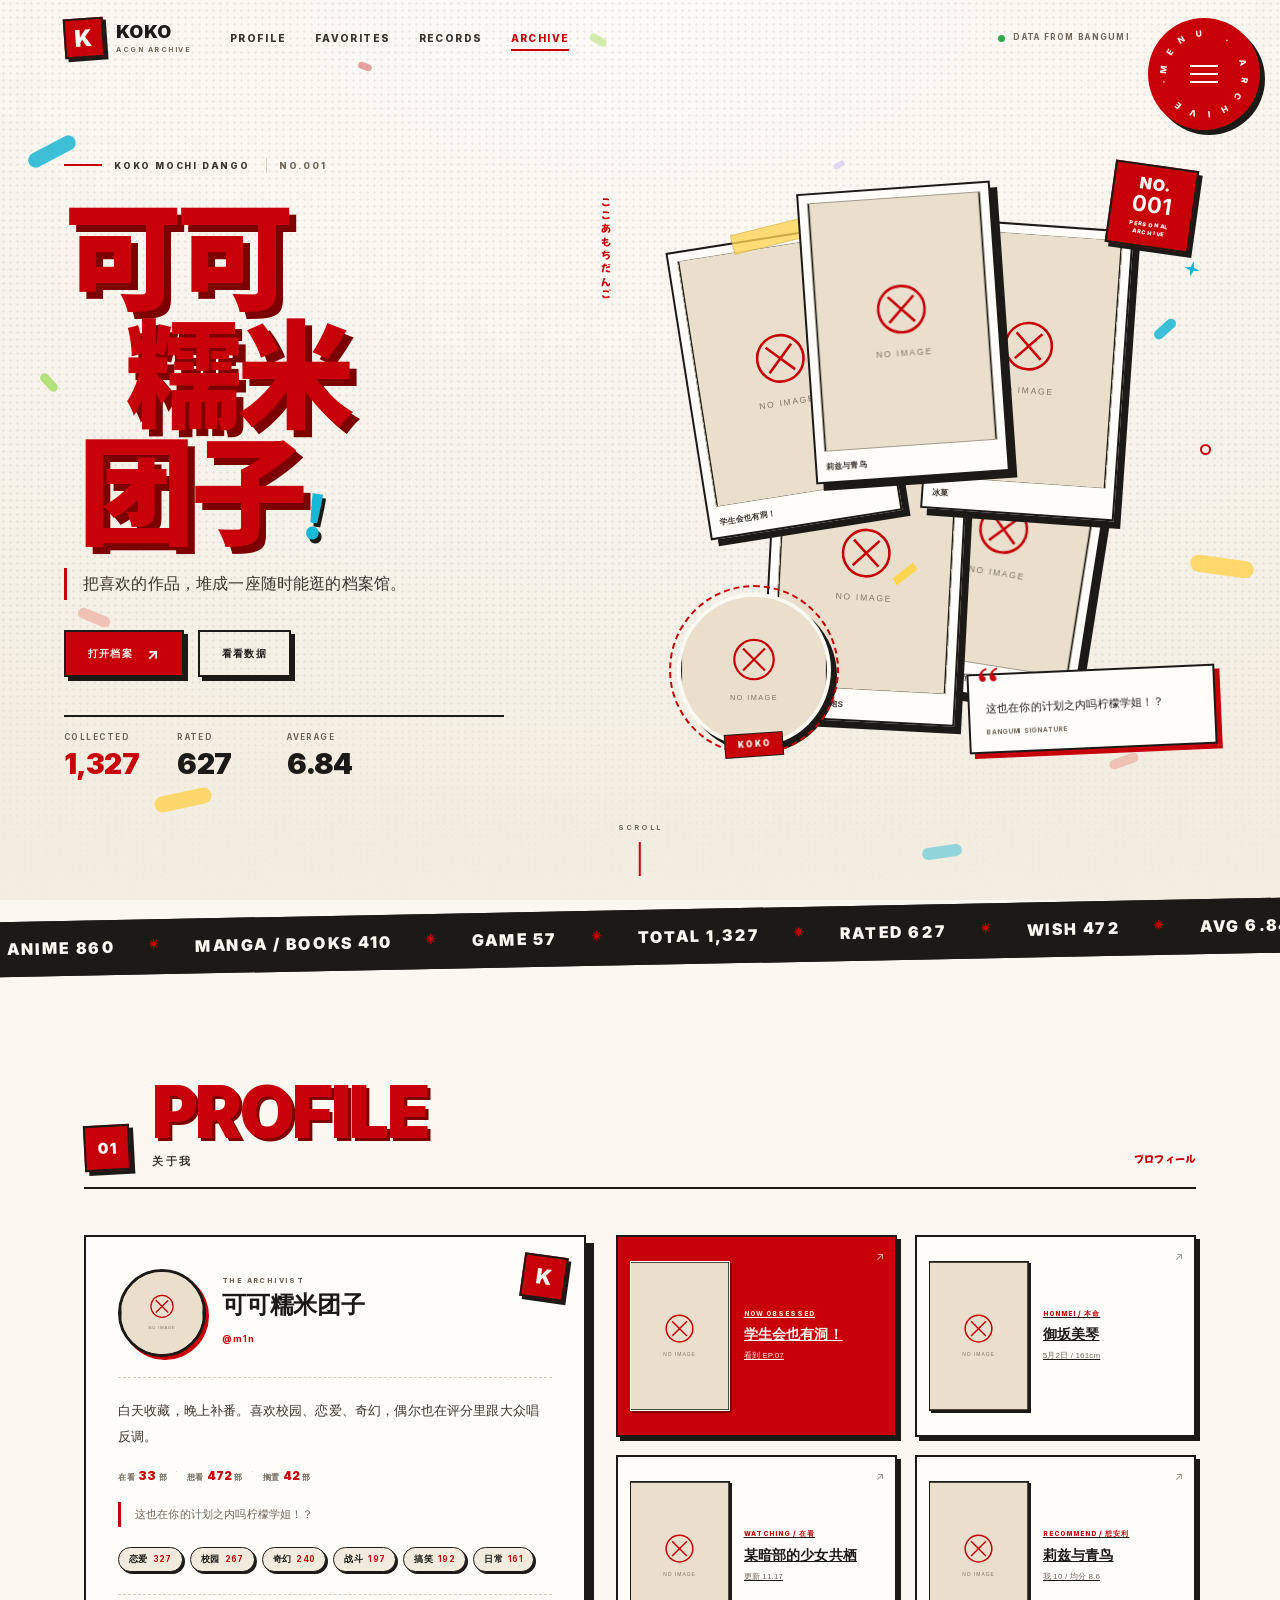
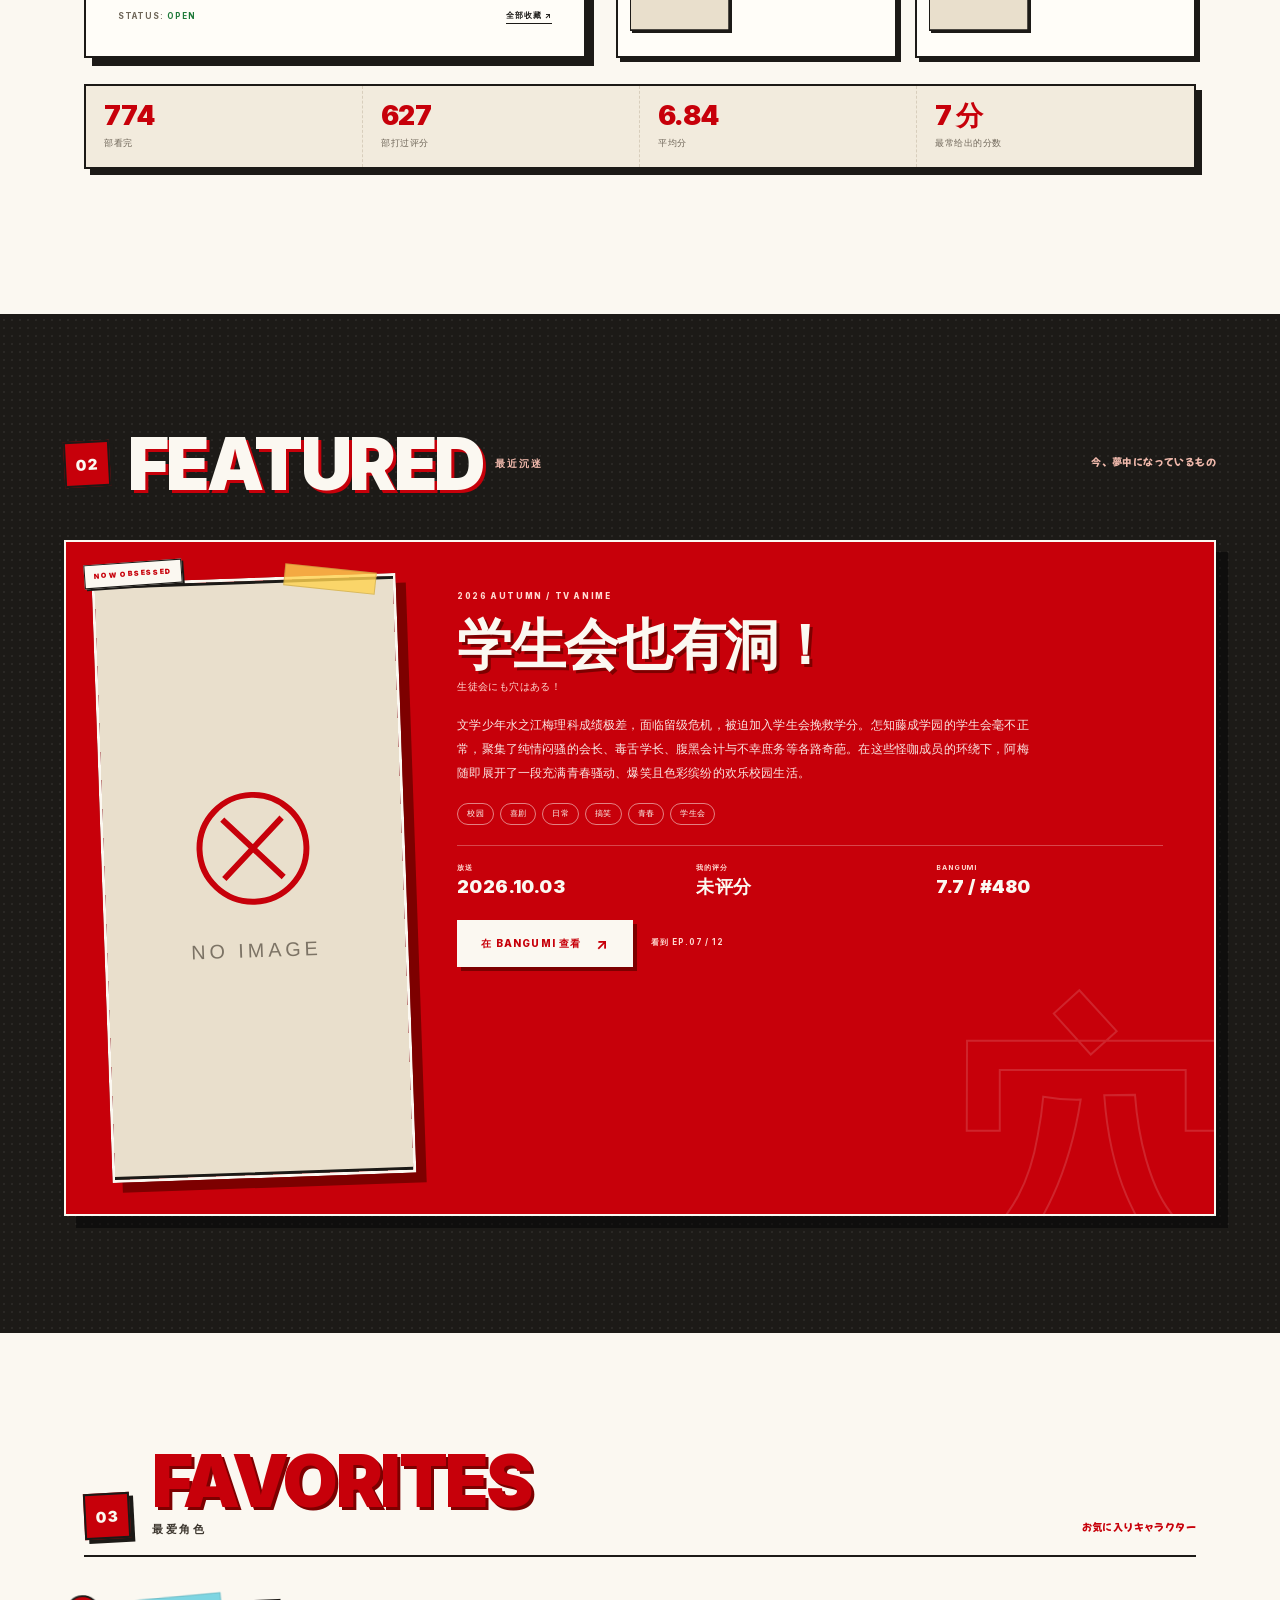
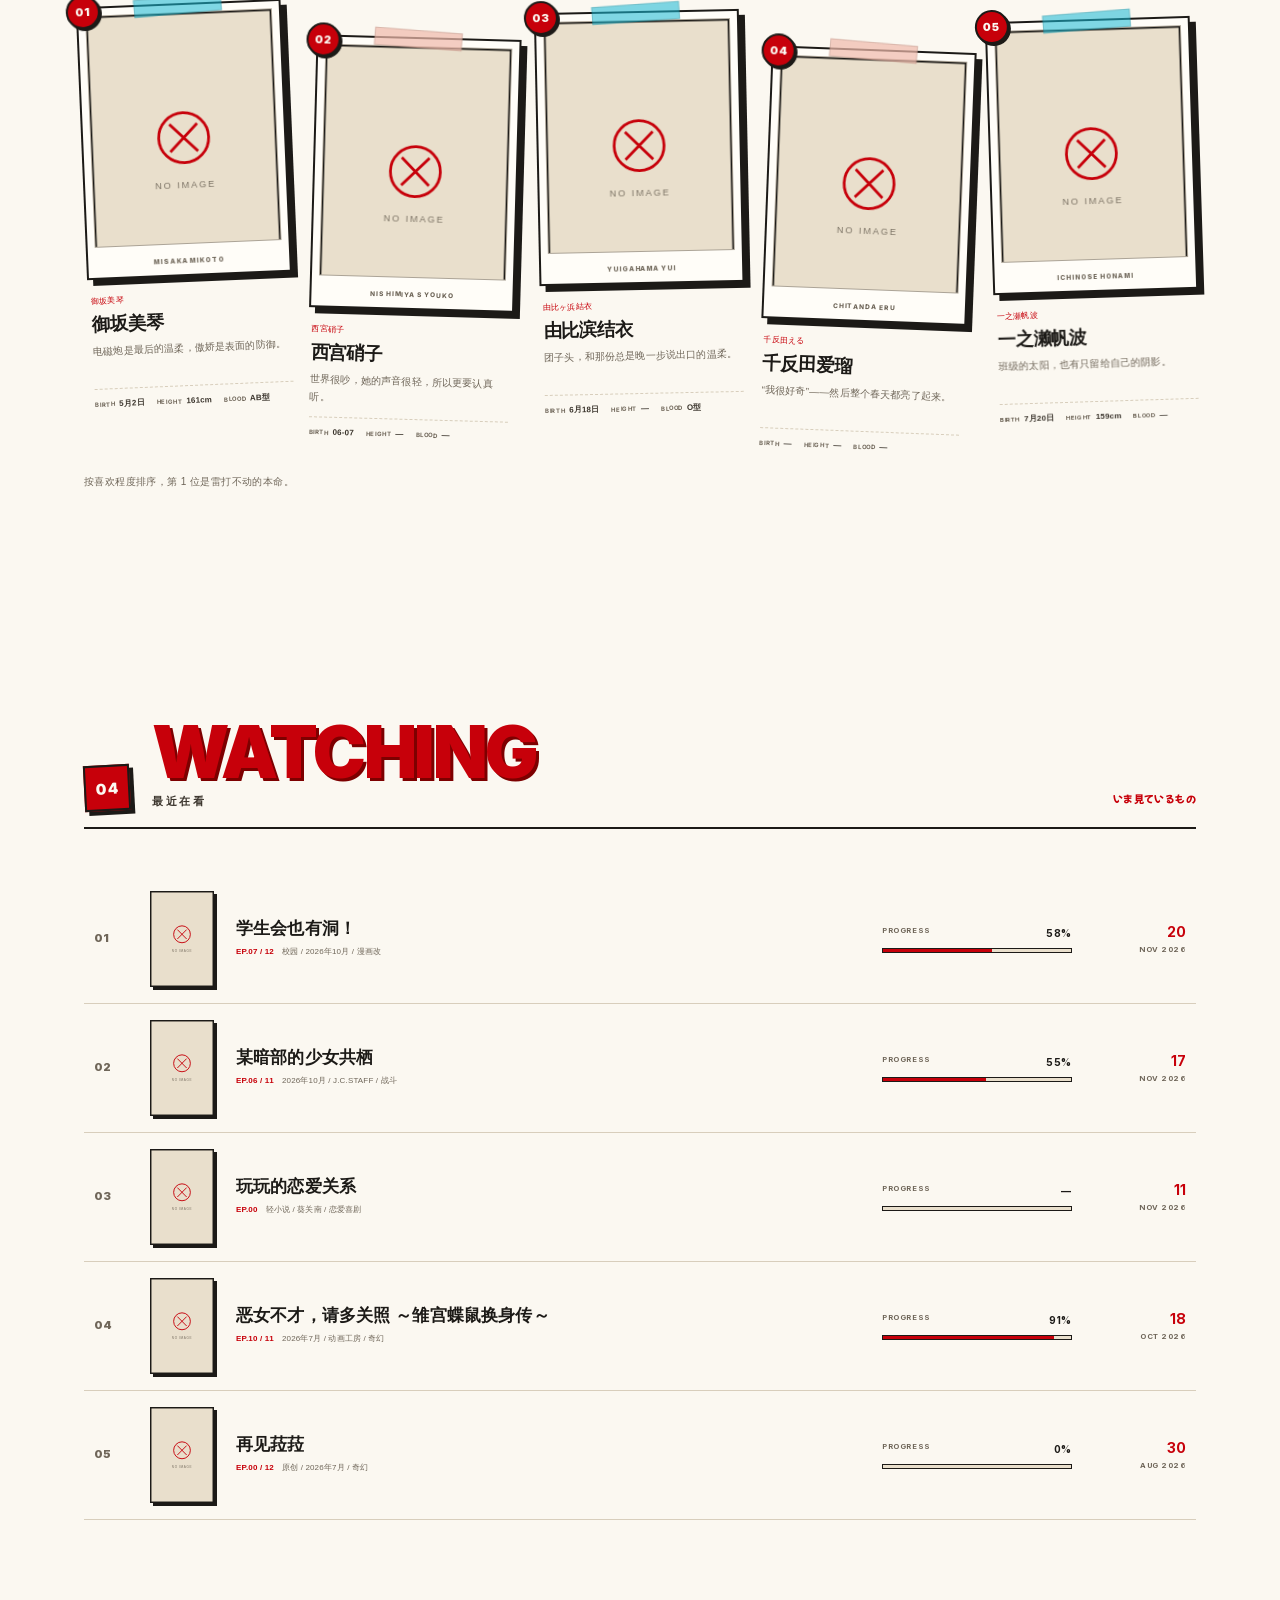
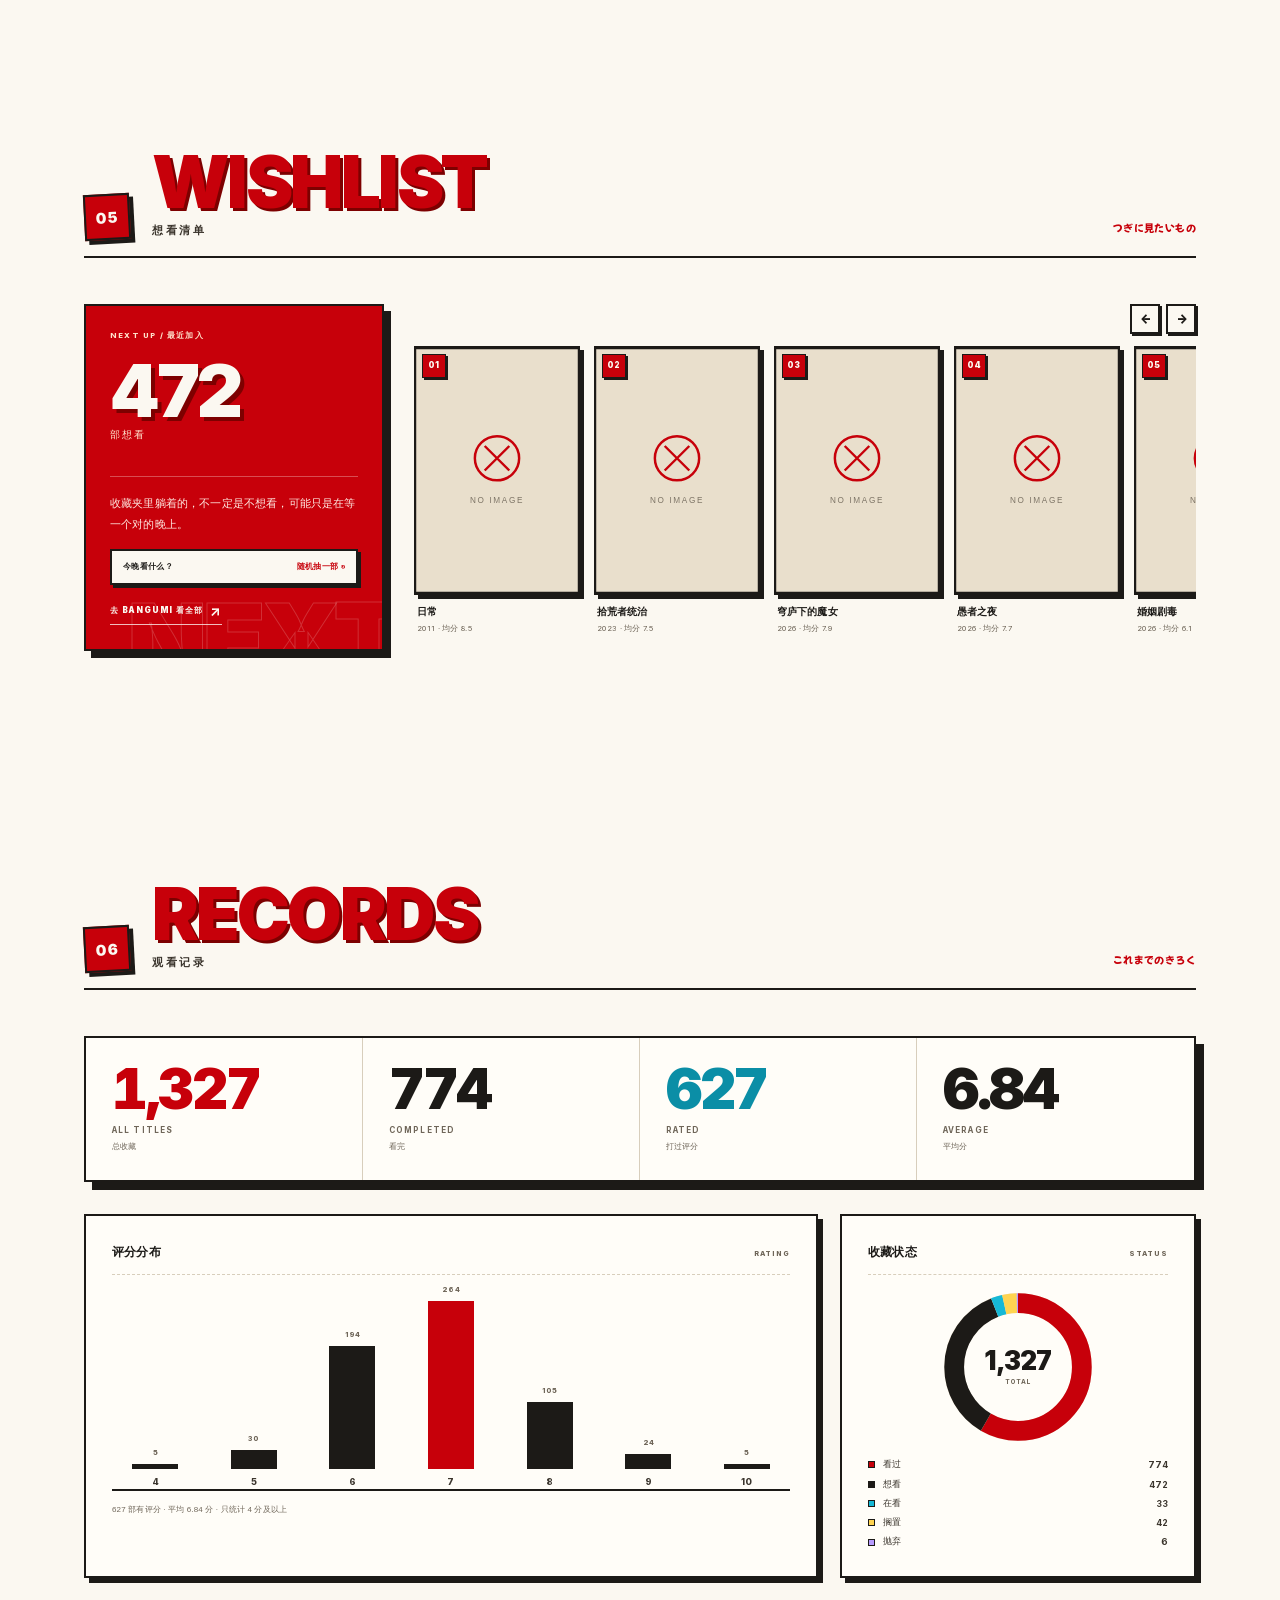
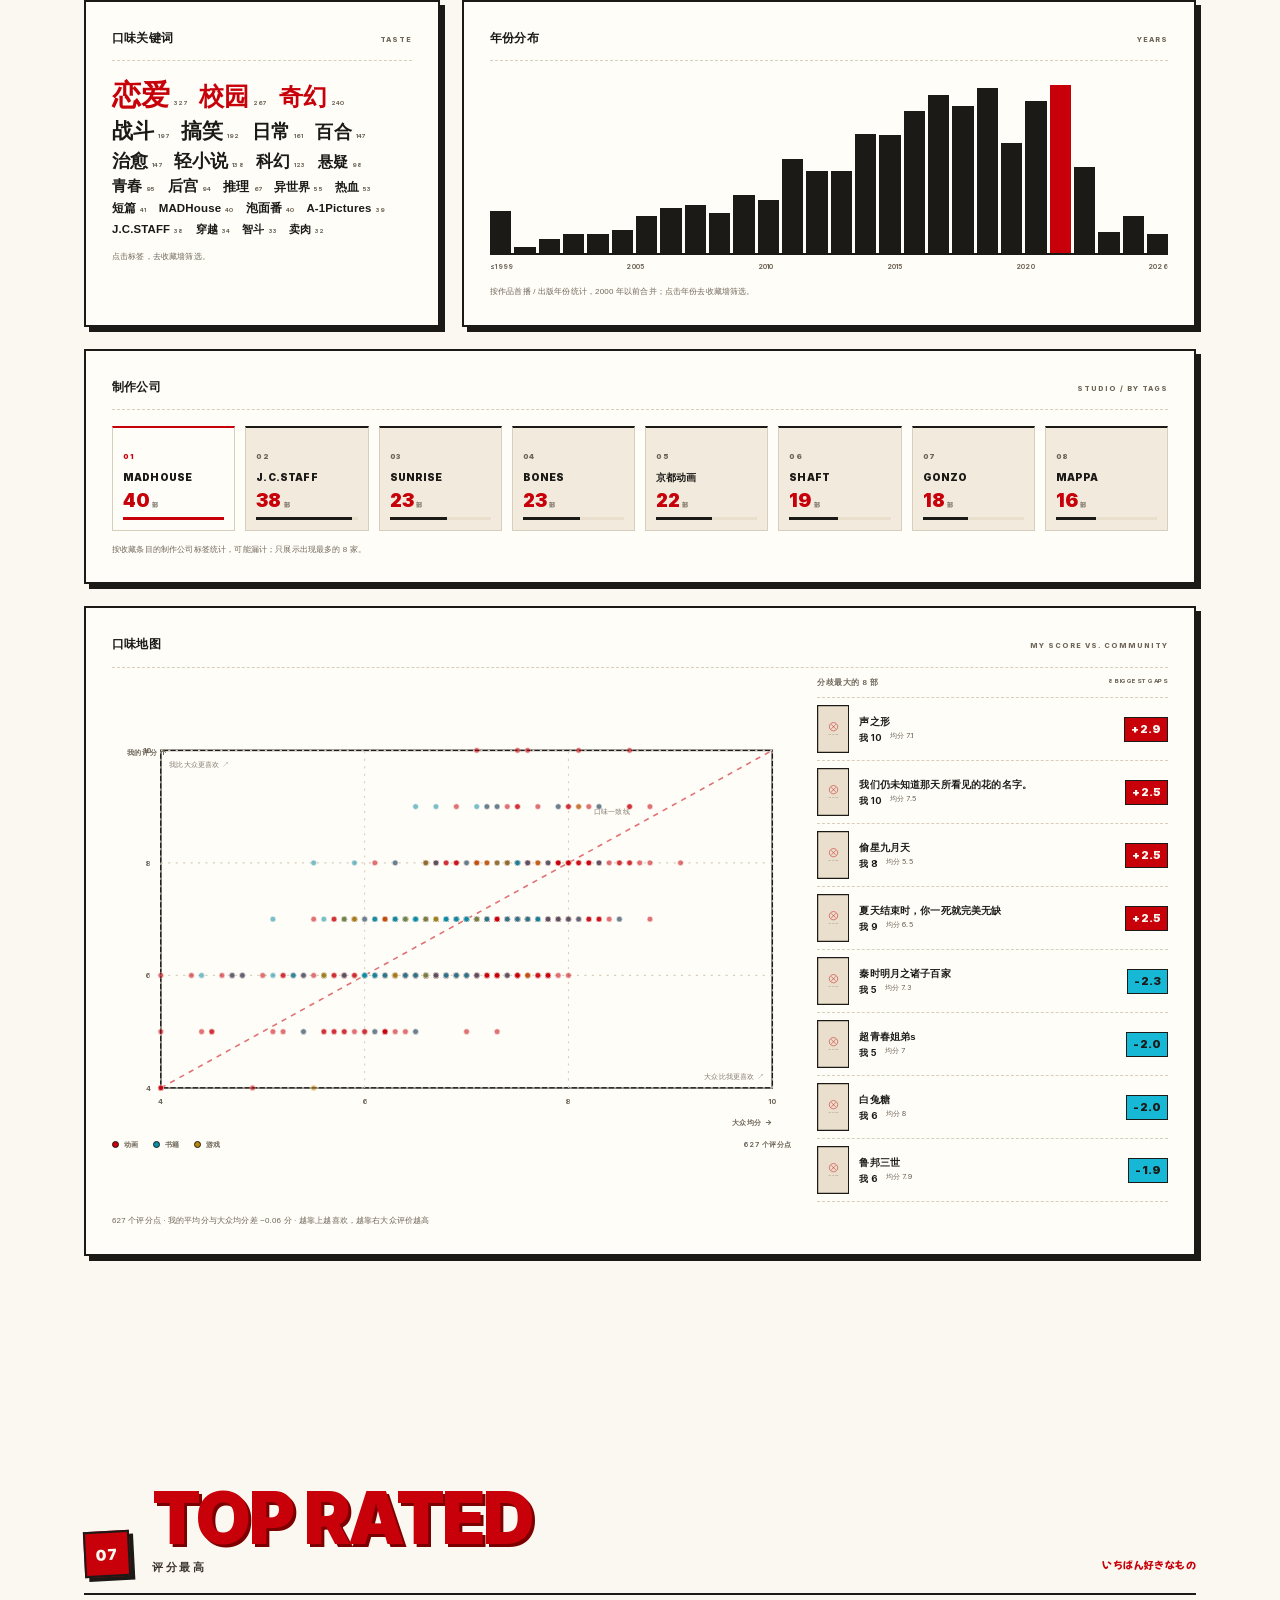
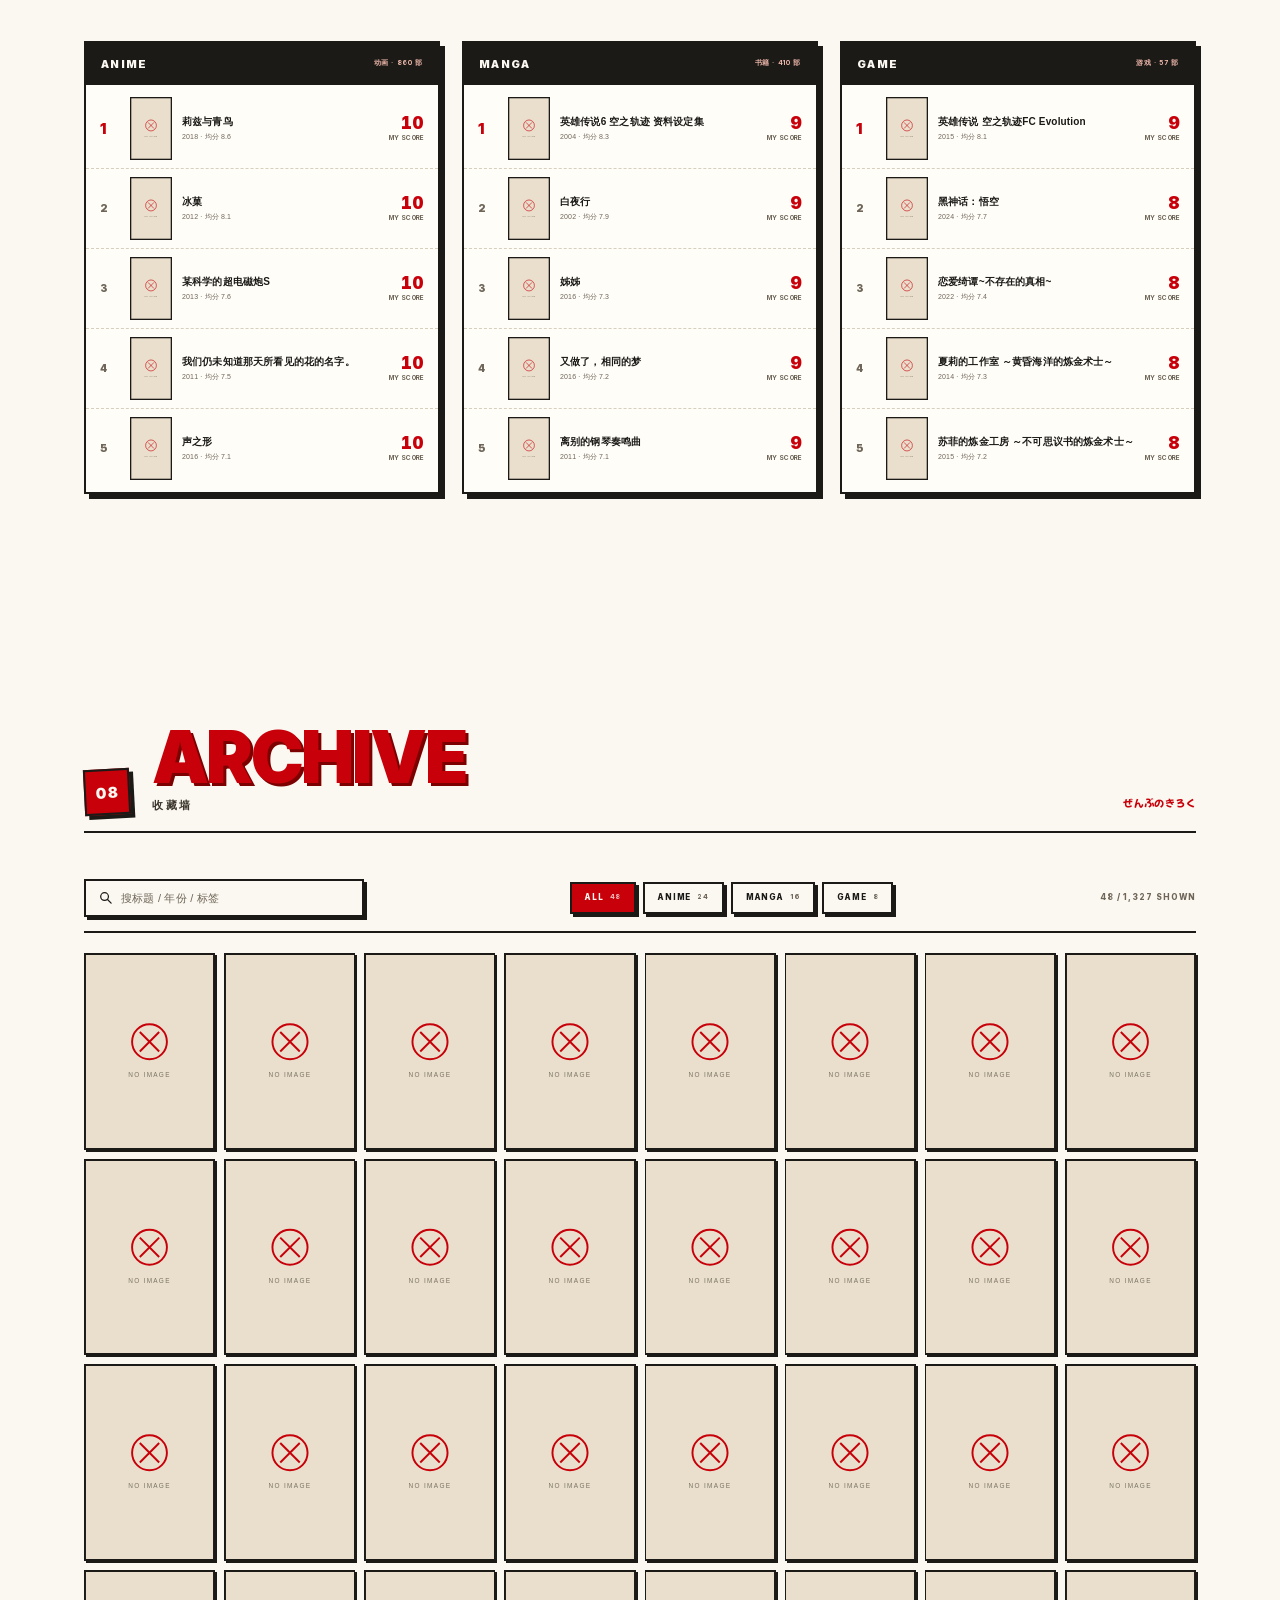
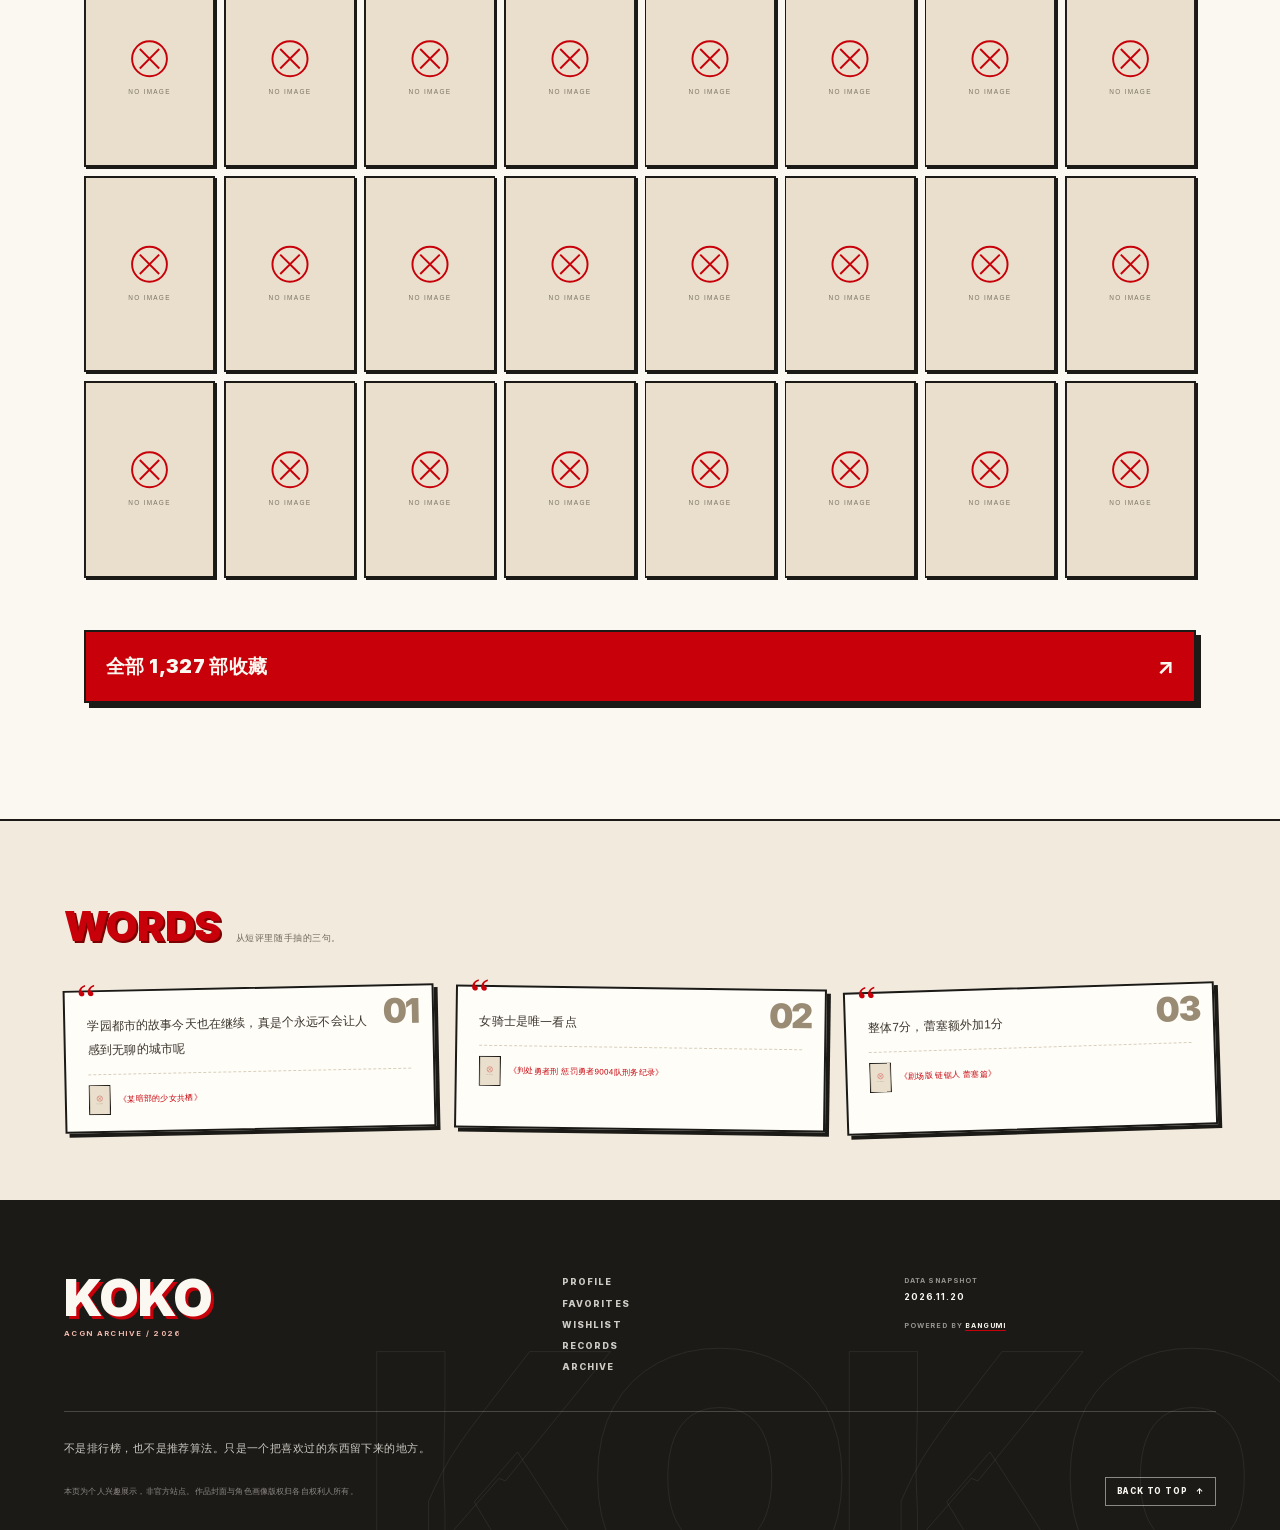
==== index.html @ bf2195f4 "feat: shareable work deep links and copy button" ====
<!DOCTYPE html>
<html lang="zh-CN">
<head>
<meta charset="UTF-8">
<meta name="viewport" content="width=device-width, initial-scale=1.0">
<title>可可糯米团子 · ACGN Archive</title>
<meta name="description" content="可可糯米团子的 ACGN 档案馆 — 动画、漫画、游戏，以及认真喜欢过的证据。">
<meta name="theme-color" content="#c7000a">
<meta property="og:type" content="website">
<meta property="og:title" content="可可糯米团子 · ACGN Archive">
<meta property="og:description" content="动画、漫画、游戏，以及认真喜欢过的证据。">
<meta property="og:image" content="https://lain.bgm.tv/pic/user/l/000/64/53/645372_wx312.jpg">
<meta name="twitter:card" content="summary_large_image">
<link rel="preconnect" href="https://lain.bgm.tv">
<link rel="icon" href="data:image/svg+xml,%3Csvg xmlns='http://www.w3.org/2000/svg' viewBox='0 0 64 64'%3E%3Crect width='64' height='64' rx='14' fill='%23c7000a'/%3E%3Ctext x='32' y='45' font-family='Arial Black,Arial' font-size='38' font-weight='900' text-anchor='middle' fill='%23fbf8f1'%3EK%3C/text%3E%3C/svg%3E">
<link rel="manifest" href="site.webmanifest">
<link rel="apple-touch-icon" href="assets/apple-touch-icon.png">
<meta name="application-name" content="KOKO">
<meta name="apple-mobile-web-app-title" content="KOKO">
<link rel="stylesheet" href="style.css">
<script>document.documentElement.classList.add('js');</script>
</head>
<body>

<a class="skip" href="#main">跳到主要内容</a>
<div class="progress" id="progress" aria-hidden="true"></div>

<!-- 纸张 / 点阵 / 纸屑 -->
<div class="paper" aria-hidden="true"></div>
<div class="dots" aria-hidden="true"></div>
<div class="confetti" aria-hidden="true">
  <i></i><i></i><i></i><i></i><i></i><i></i><i></i><i></i><i></i><i></i><i></i><i></i>
</div>

<!-- ================= 顶栏 ================= -->
<header class="site-head">
  <a class="brand" href="#top" aria-label="可可糯米团子，回到顶部">
    <span class="brand-mark">K</span>
    <span class="brand-word"><strong>KOKO</strong><small>ACGN ARCHIVE</small></span>
  </a>
  <nav class="head-nav" aria-label="主导航">
    <a href="#profile">PROFILE</a>
    <a href="#favorites">FAVORITES</a>
    <a href="#records">RECORDS</a>
    <a href="#archive">ARCHIVE</a>
  </nav>
  <p class="head-status"><i aria-hidden="true"></i><span>DATA FROM BANGUMI</span></p>
</header>

<button class="menu-stamp" id="menu-button" type="button" aria-expanded="false" aria-controls="menu">
    <svg class="stamp-ring" viewBox="0 0 100 100" aria-hidden="true">
      <defs><path id="ring-path" d="M50,50 m-37,0 a37,37 0 1,1 74,0 a37,37 0 1,1 -74,0"></path></defs>
      <text><textPath href="#ring-path" startOffset="0" textLength="228" lengthAdjust="spacing">MENU · ARCHIVE ·</textPath></text>
    </svg>
    <span class="stamp-bars" aria-hidden="true"><i></i><i></i><i></i></span>
    <span class="sr-only">打开菜单</span>
  </button>

<!-- ================= 全屏菜单 ================= -->
<div class="menu" id="menu" role="dialog" aria-modal="true" aria-label="站点菜单" aria-hidden="true">
  <div class="menu-pattern" aria-hidden="true"></div>
  <div class="menu-bigword" aria-hidden="true">ARCHIVE</div>
  <div class="menu-inner">
    <div class="menu-head">
      <a class="menu-brand" href="#top">
        <strong>KOKO</strong>
        <span>ACGN ARCHIVE / 2026</span>
      </a>
      <p class="menu-note">SELECT A SECTION<br>AND DIVE IN.</p>
    </div>
    <nav class="menu-list" aria-label="全站导航">
      <a class="menu-link" href="#top" data-i="0"><span class="menu-no">00</span><span class="menu-en">TOP</span><span class="menu-zh">回到开头</span></a>
      <a class="menu-link" href="#profile" data-i="1"><span class="menu-no">01</span><span class="menu-en">PROFILE</span><span class="menu-zh">关于我</span></a>
      <a class="menu-link" href="#feature" data-i="2"><span class="menu-no">02</span><span class="menu-en">FEATURED</span><span class="menu-zh">最近沉迷</span></a>
      <a class="menu-link" href="#favorites" data-i="3"><span class="menu-no">03</span><span class="menu-en">FAVORITES</span><span class="menu-zh">最爱角色</span></a>
      <a class="menu-link" href="#watching" data-i="4"><span class="menu-no">04</span><span class="menu-en">WATCHING</span><span class="menu-zh">最近在看</span></a>
      <a class="menu-link" href="#wishlist" data-i="5"><span class="menu-no">05</span><span class="menu-en">WISHLIST</span><span class="menu-zh">想看清单</span></a>
      <a class="menu-link" href="#records" data-i="6"><span class="menu-no">06</span><span class="menu-en">RECORDS</span><span class="menu-zh">观看记录</span></a>
      <a class="menu-link" href="#top-rated" data-i="7"><span class="menu-no">07</span><span class="menu-en">TOP RATED</span><span class="menu-zh">评分最高</span></a>
      <a class="menu-link" href="#archive" data-i="8"><span class="menu-no">08</span><span class="menu-en">ARCHIVE</span><span class="menu-zh">收藏墙</span></a>
    </nav>
    <div class="menu-foot">
      <div class="menu-social">
        <a href="https://bgm.tv/user/m1n" target="_blank" rel="noopener noreferrer">BANGUMI ↗</a>
      </div>
      <p>FAN-MADE, NOT AFFILIATED.<br>DATA © BANGUMI.TV</p>
    </div>
  </div>
</div>

<!-- ================= 作品详情 ================= -->
<div class="detail" id="detail" role="dialog" aria-modal="true" aria-labelledby="detail-title" aria-hidden="true">
  <div class="detail-backdrop" data-detail-close></div>
  <div class="detail-card">
    <button type="button" class="detail-close" id="detail-close" aria-label="关闭详情">×</button>

    <div class="detail-media">
      <img id="detail-cover" alt="" width="360" height="540" loading="eager" decoding="async" referrerpolicy="no-referrer">
      <span class="detail-status" id="detail-status">—</span>
    </div>

    <div class="detail-body">
      <p class="detail-kicker" id="detail-kicker">—</p>
      <h2 id="detail-title">—</h2>
      <p class="detail-jp" id="detail-jp" lang="ja"></p>
      <ul class="detail-tags" id="detail-tags"></ul>

      <dl class="detail-meta">
        <div><dt>YEAR</dt><dd id="detail-year">—</dd></div>
        <div><dt>MY SCORE</dt><dd id="detail-rate">—</dd></div>
        <div><dt>COMMUNITY</dt><dd id="detail-score">—</dd></div>
        <div><dt>PROGRESS</dt><dd id="detail-progress">—</dd></div>
      </dl>

      <p class="detail-note" id="detail-note"></p>

      <div class="detail-actions">
        <a class="btn btn-red detail-link" id="detail-link" href="https://bgm.tv" target="_blank" rel="noopener noreferrer">
          <span>在 BANGUMI 查看</span><b aria-hidden="true">↗</b>
        </a>
        <button type="button" class="btn btn-line detail-copy" id="detail-copy">复制链接</button>
      </div>
    </div>
  </div>
</div>

<main id="main">

  <!-- ================= HERO ================= -->
  <section class="hero" id="top">
    <div class="hero-copy">
      <p class="kicker">
        <span class="kicker-line" aria-hidden="true"></span>
        <span id="kicker">KOKO MOCHI DANGO</span>
        <span class="kicker-index">NO.001</span>
      </p>
      <div class="hero-title-wrap">
        <h1 class="hero-title" aria-label="可可糯米团子">
          <span class="line l1"><span>可可</span></span>
          <span class="line l2"><span>糯米</span></span>
          <span class="line l3"><span>团子</span><em aria-hidden="true">!</em></span>
        </h1>
        <span class="hero-furigana" lang="ja" aria-hidden="true">ここあもちだんご</span>
      </div>
      <p class="hero-tagline" id="tagline"></p>
      <div class="hero-actions">
        <a class="btn btn-red" href="#profile"><span>打开档案</span><b aria-hidden="true">↗</b></a>
        <a class="btn btn-line" href="#records">看看数据</a>
      </div>
      <dl class="hero-stats" id="hero-stats">
        <div><dt>COLLECTED</dt><dd>—</dd></div>
        <div><dt>RATED</dt><dd>—</dd></div>
        <div><dt>AVERAGE</dt><dd>—</dd></div>
      </dl>
    </div>

    <div class="hero-art">
      <div class="cover-stack" id="hero-stack" aria-hidden="true"></div>
      <div class="avatar-sticker">
        <img id="avatar" alt="可可糯米团子的头像" width="160" height="160" decoding="async" fetchpriority="high">
        <span class="avatar-ring" aria-hidden="true"></span>
        <span class="avatar-label">KOKO</span>
      </div>
      <div class="stamp-no" aria-hidden="true">NO.<b>001</b><small>PERSONAL<br>ARCHIVE</small></div>
      <div class="quote-note">
        <span class="quote-mark" aria-hidden="true">“</span>
        <p id="hero-quote"></p>
        <small id="hero-quote-from"></small>
      </div>
      <span class="art-spark s1" aria-hidden="true"></span>
      <span class="art-spark s2" aria-hidden="true"></span>
      <span class="art-spark s3" aria-hidden="true"></span>
    </div>

    <a class="scroll-cue" href="#profile"><span>SCROLL</span><i aria-hidden="true"></i></a>
  </section>

  <!-- ================= TICKER ================= -->
  <div class="ticker" aria-hidden="true">
    <div class="ticker-track" id="ticker-track"></div>
  </div>

  <!-- ================= PROFILE ================= -->
  <section class="section" id="profile">
    <header class="sec-head reveal">
      <span class="sec-no">01</span>
      <div class="sec-title"><p class="sec-en">PROFILE</p><h2>关于我</h2></div>
      <p class="sec-jp" lang="ja">プロフィール</p>
    </header>

    <div class="profile-grid">
      <article class="profile-card reveal">
        <div class="profile-top">
          <div class="profile-avatar"><img id="profile-avatar" alt="" width="96" height="96" loading="lazy"></div>
          <div class="profile-id">
            <p class="micro">THE ARCHIVIST</p>
            <h3 id="profile-name">—</h3>
            <a id="profile-handle" href="https://bgm.tv/user/m1n" target="_blank" rel="noopener noreferrer">@m1n</a>
          </div>
          <span class="profile-seal" aria-hidden="true">K</span>
        </div>
        <p class="profile-intro" id="profile-intro"></p>
        <p class="profile-now" id="profile-now"></p>
        <blockquote class="profile-quote" id="profile-quote"></blockquote>
        <div class="tag-row" id="profile-tags"></div>
        <div class="profile-foot">
          <span>STATUS: <b>OPEN</b></span>
          <a href="https://bgm.tv/user/m1n/collections" target="_blank" rel="noopener noreferrer">全部收藏 ↗</a>
        </div>
      </article>

      <div class="now-grid" id="now-grid"></div>
    </div>

    <div class="fact-strip" id="fact-strip"></div>
  </section>

  <!-- ================= FEATURED ================= -->
  <section class="feature" id="feature">
    <div class="feature-head reveal">
      <span class="sec-no">02</span>
      <p class="sec-en">FEATURED</p>
      <p class="feature-zh">最近沉迷</p>
      <p class="sec-jp" lang="ja">今、夢中になっているもの</p>
    </div>

    <div class="feature-card reveal">
      <div class="feature-media">
        <span class="feature-label">NOW OBSESSED</span>
        <img id="feature-cover" alt="" width="420" height="600" loading="lazy">
        <span class="feature-tape" aria-hidden="true"></span>
      </div>
      <div class="feature-body">
        <p class="feature-kicker" id="feature-kicker">2026 AUTUMN / TV ANIME</p>
        <h2 id="feature-title">—</h2>
        <p class="feature-jp" id="feature-jp" lang="ja">—</p>
        <p class="feature-summary" id="feature-summary"></p>
        <ul class="feature-tags" id="feature-tags"></ul>
        <dl class="feature-meta" id="feature-meta"></dl>
        <div class="feature-actions">
          <a class="btn btn-paper" id="feature-link" href="https://bgm.tv/subject/554779" target="_blank" rel="noopener noreferrer"><span>在 BANGUMI 查看</span><b aria-hidden="true">↗</b></a>
          <span class="feature-ep" id="feature-ep"></span>
        </div>
      </div>
      <span class="feature-watermark" aria-hidden="true">穴</span>
    </div>
  </section>

  <!-- ================= FAVORITES ================= -->
  <section class="section" id="favorites">
    <header class="sec-head reveal">
      <span class="sec-no">03</span>
      <div class="sec-title"><p class="sec-en">FAVORITES</p><h2>最爱角色</h2></div>
      <p class="sec-jp" lang="ja">お気に入りキャラクター</p>
    </header>

    <div class="char-grid" id="char-grid"></div>
    <p class="sec-footnote reveal">按喜欢程度排序，第 1 位是雷打不动的本命。</p>
  </section>

  <!-- ================= WATCHING ================= -->
  <section class="section" id="watching">
    <header class="sec-head reveal">
      <span class="sec-no">04</span>
      <div class="sec-title"><p class="sec-en">WATCHING</p><h2>最近在看</h2></div>
      <p class="sec-jp" lang="ja">いま見ているもの</p>
    </header>

    <div class="watch-board" id="watch-board"></div>
  </section>

  <!-- ================= WISHLIST ================= -->
  <section class="section" id="wishlist">
    <header class="sec-head reveal">
      <span class="sec-no">05</span>
      <div class="sec-title"><p class="sec-en">WISHLIST</p><h2>想看清单</h2></div>
      <p class="sec-jp" lang="ja">つぎに見たいもの</p>
    </header>

    <div class="wish-layout reveal">
      <aside class="wish-lead">
        <p class="wish-kicker">NEXT UP / 最近加入</p>
        <strong id="wish-total">—</strong>
        <span class="wish-unit">部想看</span>
        <p class="wish-note" id="wish-note"></p>
        <button type="button" class="wish-random" id="wish-random" aria-label="从想看清单随机抽一部">
          <span>今晚看什么？</span><b>随机抽一部 ↻</b>
        </button>
        <a class="wish-link" href="https://bgm.tv/user/m1n/collections" target="_blank" rel="noopener noreferrer">去 BANGUMI 看全部 <b aria-hidden="true">↗</b></a>
      </aside>

      <div class="wish-shelf">
        <div class="wish-grid" id="wish-grid" tabindex="0" aria-label="最近加入想看的作品"></div>
        <div class="wish-arrows">
          <button type="button" class="shelf-btn" data-dir="-1" aria-label="向前看">←</button>
          <button type="button" class="shelf-btn" data-dir="1" aria-label="向后看">→</button>
        </div>
      </div>
    </div>
  </section>

  <!-- ================= RECORDS ================= -->
  <section class="section" id="records">
    <header class="sec-head reveal">
      <span class="sec-no">06</span>
      <div class="sec-title"><p class="sec-en">RECORDS</p><h2>观看记录</h2></div>
      <p class="sec-jp" lang="ja">これまでのきろく</p>
    </header>

    <div class="number-row" id="number-row"></div>

    <div class="record-grid">
      <article class="panel panel-rating reveal">
        <div class="panel-head"><h3>评分分布</h3><span>RATING</span></div>
        <div class="rating-chart" id="rating-chart"></div>
        <p class="panel-note" id="rating-note"></p>
      </article>

      <article class="panel panel-status reveal">
        <div class="panel-head"><h3>收藏状态</h3><span>STATUS</span></div>
        <div class="status-wrap" id="status-donut"></div>
      </article>

      <article class="panel panel-tags reveal">
        <div class="panel-head"><h3>口味关键词</h3><span>TASTE</span></div>
        <div class="tag-cloud" id="tag-cloud"></div>
        <p class="panel-note">点击标签，去收藏墙筛选。</p>
      </article>

      <article class="panel panel-year reveal">
        <div class="panel-head"><h3>年份分布</h3><span>YEARS</span></div>
        <div class="year-chart" id="year-chart"></div>
        <p class="panel-note">按作品首播 / 出版年份统计，2000 年以前合并；点击年份去收藏墙筛选。</p>
      </article>

      <article class="panel panel-studio reveal">
        <div class="panel-head"><h3>制作公司</h3><span>STUDIO / BY TAGS</span></div>
        <div class="studio-grid" id="studio-grid"></div>
        <p class="panel-note">按收藏条目的制作公司标签统计，可能漏计；只展示出现最多的 8 家。</p>
      </article>

      <article class="panel panel-diff reveal">
        <div class="panel-head"><h3>口味地图</h3><span>MY SCORE VS. COMMUNITY</span></div>
        <div class="taste-grid">
          <div class="taste-scatter" id="taste-scatter"></div>
          <div class="taste-side">
            <p class="taste-caption">分歧最大的 8 部 <span>8 BIGGEST GAPS</span></p>
            <div class="diff-list" id="deviation-list"></div>
          </div>
        </div>
        <p class="panel-note" id="taste-note"></p>
      </article>
    </div>
  </section>

  <!-- ================= TOP RATED ================= -->
  <section class="section" id="top-rated">
    <header class="sec-head reveal">
      <span class="sec-no">07</span>
      <div class="sec-title"><p class="sec-en">TOP RATED</p><h2>评分最高</h2></div>
      <p class="sec-jp" lang="ja">いちばん好きなもの</p>
    </header>

    <div class="top-grid" id="top-grid"></div>
  </section>

  <!-- ================= ARCHIVE ================= -->
  <section class="section archive" id="archive">
    <header class="sec-head reveal">
      <span class="sec-no">08</span>
      <div class="sec-title"><p class="sec-en">ARCHIVE</p><h2>收藏墙</h2></div>
      <p class="sec-jp" lang="ja">ぜんぶのきろく</p>
    </header>

    <div class="archive-bar reveal">
      <div class="archive-search" role="search">
        <svg viewBox="0 0 24 24" aria-hidden="true"><circle cx="10.5" cy="10.5" r="6.2"></circle><path d="M15.2 15.2 21 21"></path></svg>
        <label class="sr-only" for="archive-search">在收藏里搜索</label>
        <input id="archive-search" type="search" placeholder="搜标题 / 年份 / 标签" autocomplete="off" spellcheck="false" aria-controls="archive-grid">
        <button type="button" class="search-clear" id="archive-clear" aria-label="清空搜索" hidden>×</button>
      </div>

      <div class="filters" id="archive-filters" role="group" aria-label="按类型筛选收藏">
        <button type="button" class="filter is-on" data-filter="all" aria-pressed="true">ALL <span>48</span></button>
        <button type="button" class="filter" data-filter="2" aria-pressed="false">ANIME <span>—</span></button>
        <button type="button" class="filter" data-filter="1" aria-pressed="false">MANGA <span>—</span></button>
        <button type="button" class="filter" data-filter="4" aria-pressed="false">GAME <span>—</span></button>
      </div>
      <p class="archive-count" id="archive-count" aria-live="polite">— / —</p>
    </div>

    <div class="archive-grid" id="archive-grid"></div>
    <p class="archive-empty" id="archive-empty" role="status" hidden></p>
    <div class="archive-load-wrap">
      <button type="button" class="archive-load" id="archive-load" aria-controls="archive-grid" hidden>
        显示更多 <span id="archive-load-count"></span>
      </button>
    </div>

    <a class="archive-more reveal" href="https://bgm.tv/user/m1n/collections" target="_blank" rel="noopener noreferrer">
      <span>全部 1327 部收藏</span><b aria-hidden="true">↗</b>
    </a>
  </section>

  <!-- ================= WORDS ================= -->
  <section class="words" id="words">
    <div class="words-head">
      <h2>WORDS</h2>
      <p>从短评里随手抽的三句。</p>
    </div>
    <div class="word-grid" id="word-grid"></div>
  </section>

</main>

<!-- ================= FOOTER ================= -->
<footer class="footer">
  <div class="footer-big" aria-hidden="true">KOKO</div>
  <div class="footer-inner">
    <div class="footer-brand">
      <p>KOKO</p>
      <span>ACGN ARCHIVE / 2026</span>
    </div>
    <div class="footer-nav">
      <a href="#profile">PROFILE</a>
      <a href="#favorites">FAVORITES</a>
      <a href="#wishlist">WISHLIST</a>
      <a href="#records">RECORDS</a>
      <a href="#archive">ARCHIVE</a>
    </div>
    <div class="footer-meta">
      <p>DATA SNAPSHOT<br><b id="snapshot-date">—</b></p>
      <p>POWERED BY <a href="https://bgm.tv" target="_blank" rel="noopener noreferrer">BANGUMI</a></p>
    </div>
  </div>
  <p class="footer-manifesto">不是排行榜，也不是推荐算法。只是一个把喜欢过的东西留下来的地方。</p>
  <div class="footer-bottom">
    <p>本页为个人兴趣展示，非官方站点。作品封面与角色画像版权归各自权利人所有。</p>
    <a href="#top" class="to-top">BACK TO TOP <span aria-hidden="true">↑</span></a>
  </div>
</footer>

<a class="to-top-fab" id="to-top" href="#top" aria-label="回到顶部">↑</a>

<noscript><p class="noscript">这个页面需要 JavaScript 来读取 Bangumi 数据。</p></noscript>

<script src="content.js"></script>
<script src="app.js"></script>
</body>
</html>
---- style.css ----
/* ============================================================
   KOKO / ACGN ARCHIVE
   A paper-zine take on an anime official site.
   Palette, type, stickers, stamp menu, dot grid.
   ============================================================ */

*, *::before, *::after { box-sizing: border-box; }

@font-face {
  font-family: "KOKO Inter";
  src: url("assets/fonts/inter-subset.woff2") format("woff2");
  font-weight: 100 900;
  font-style: normal;
  font-display: swap;
}
@font-face {
  font-family: "KOKO Pop";
  src: url("assets/fonts/mochiy-subset.woff2") format("woff2");
  font-weight: 400;
  font-style: normal;
  font-display: swap;
}
@font-face {
  font-family: "KOKO Display";
  src: url("assets/fonts/noto-display.woff2") format("woff2");
  font-weight: 900;
  font-style: normal;
  font-display: swap;
}

:root {
  --paper: #fbf8f1;
  --paper-2: #f2ebdd;
  --paper-3: #e9dfcc;
  --ink: #1c1a17;
  --ink-soft: #3b352d;
  --muted: #6f6659;
  --line: #d8cebc;
  --red: #c7000a;
  --red-deep: #7d0000;
  --red-soft: #f1d5cf;
  --cyan: #16b8d6;
  --pink: #f0b9ac;
  --yellow: #ffd451;
  --green: #a8e063;
  --violet: #b79cff;
  --white: #fffdf8;

  --wrap: 1240px;
  --pad: clamp(20px, 5vw, 64px);
  --r: 4px;

  --font-sans: "PingFang SC", "Hiragino Sans GB", "Microsoft YaHei", "Noto Sans SC", sans-serif;
  --font-en: "KOKO Inter", "Helvetica Neue", Arial, sans-serif;
  --font-jp: "KOKO Pop", "Hiragino Sans", "Yu Gothic", sans-serif;
  --font-jp-text: "Hiragino Sans", "Yu Gothic", "Noto Sans JP", "PingFang SC", sans-serif;
  --font-display: "KOKO Display", "PingFang SC", "Hiragino Sans GB", "Microsoft YaHei", sans-serif;

  --shadow: 8px 8px 0 var(--ink);
  --shadow-sm: 4px 4px 0 var(--ink);
  --shadow-red: 5px 5px 0 var(--red-deep);
}

::selection { background: var(--red); color: var(--paper); }

html {
  scroll-behavior: smooth;
  -webkit-text-size-adjust: 100%;
  overflow-x: hidden;
  overflow-x: clip;
}

body {
  margin: 0;
  min-height: 100vh;
  background: var(--paper);
  color: var(--ink);
  font-family: var(--font-sans);
  font-size: 16px;
  line-height: 1.7;
  letter-spacing: .01em;
  -webkit-font-smoothing: antialiased;
  overflow-x: hidden;
}

body.menu-open { overflow: hidden; }
body.menu-open .progress { opacity: 0; }

img { display: block; max-width: 100%; }
a { color: inherit; }
button { font: inherit; color: inherit; }
h1, h2, h3, h4, p, dl, dd, blockquote { margin: 0; }
ul { margin: 0; padding: 0; list-style: none; }

.sr-only {
  position: absolute !important;
  width: 1px; height: 1px;
  padding: 0; margin: -1px;
  overflow: hidden; clip: rect(0 0 0 0);
  white-space: nowrap; border: 0;
}

.skip {
  position: fixed;
  top: -100px; left: 16px;
  z-index: 2000;
  padding: 10px 18px;
  background: var(--ink);
  color: var(--paper);
  font-size: 12px;
  text-decoration: none;
  border: 2px solid var(--paper);
  transition: top .2s;
}
.skip:focus { top: 16px; }

:focus-visible {
  outline: 3px solid var(--yellow);
  outline-offset: 2px;
  box-shadow: 0 0 0 6px var(--ink);
}

/* ============================================================
   Background: paper, dots, confetti
   ============================================================ */
.paper {
  position: fixed;
  inset: 0;
  z-index: -3;
  pointer-events: none;
  background:
    radial-gradient(120% 90% at 50% 0%, #fffdf8 0%, var(--paper) 45%, #f6f0e4 100%);
}

.paper::after {
  content: "";
  position: absolute;
  inset: 0;
  opacity: .16;
  background-image: url("data:image/svg+xml,%3Csvg xmlns='http://www.w3.org/2000/svg' width='180' height='180'%3E%3Cfilter id='n'%3E%3CfeTurbulence type='fractalNoise' baseFrequency='.9' numOctaves='2' stitchTiles='stitch'/%3E%3CfeColorMatrix type='saturate' values='0'/%3E%3C/filter%3E%3Crect width='180' height='180' filter='url(%23n)' opacity='.45'/%3E%3C/svg%3E");
  mix-blend-mode: multiply;
}

.dots {
  position: fixed;
  inset: 0;
  z-index: -2;
  pointer-events: none;
  background-image: radial-gradient(rgba(28, 26, 23, .16) 1px, transparent 1.2px);
  background-size: 7px 7px;
  opacity: .42;
  -webkit-mask-image: linear-gradient(180deg, #000 0%, #000 70%, transparent 100%);
  mask-image: linear-gradient(180deg, #000 0%, #000 70%, transparent 100%);
}

.confetti {
  position: fixed;
  inset: 0;
  z-index: -1;
  pointer-events: none;
  overflow: hidden;
}
.confetti i {
  position: absolute;
  display: block;
  width: 42px;
  height: 13px;
  border-radius: 999px;
  opacity: .85;
  filter: saturate(.95);
  animation: drift 11s ease-in-out infinite alternate;
}
.confetti i:nth-child(1)  { left: 2%;  top: 16%; width: 52px; height: 15px; background: var(--cyan);   transform: rotate(-28deg); animation-delay: -1s; }
.confetti i:nth-child(2)  { left: 6%;  top: 68%; width: 34px; height: 11px; background: var(--pink);   transform: rotate(22deg);  animation-delay: -4s; }
.confetti i:nth-child(3)  { left: 12%; top: 88%; width: 58px; height: 16px; background: var(--yellow); transform: rotate(-12deg); animation-delay: -2s; }
.confetti i:nth-child(4)  { left: 3%;  top: 42%; width: 22px; height: 9px;  background: var(--green);  transform: rotate(48deg);  animation-delay: -6s; }
.confetti i:nth-child(5)  { right: 3%; top: 12%; width: 46px; height: 14px; background: var(--violet); transform: rotate(18deg);  animation-delay: -3s; }
.confetti i:nth-child(6)  { right: 8%; top: 36%; width: 26px; height: 10px; background: var(--cyan);   transform: rotate(-42deg); animation-delay: -7s; }
.confetti i:nth-child(7)  { right: 2%; top: 62%; width: 64px; height: 17px; background: var(--yellow); transform: rotate(8deg);   animation-delay: -5s; }
.confetti i:nth-child(8)  { right: 11%; top: 84%; width: 30px; height: 10px; background: var(--pink);  transform: rotate(-20deg); animation-delay: -9s; }
.confetti i:nth-child(9)  { left: 46%; top: 4%; width: 18px; height: 8px;  background: var(--green);  transform: rotate(30deg);  opacity: .5; animation-delay: -8s; }
.confetti i:nth-child(10) { left: 72%; top: 94%; width: 40px; height: 12px; background: var(--cyan);  transform: rotate(-8deg);  opacity: .45; animation-delay: -10s; }
.confetti i:nth-child(11) { left: 28%; top: 7%; width: 14px; height: 7px;  background: var(--red);   transform: rotate(20deg);  opacity: .35; animation-delay: -4s; }
.confetti i:nth-child(12) { right: 34%; top: 18%; width: 12px; height: 6px; background: var(--violet); transform: rotate(-30deg); opacity: .35; animation-delay: -6s; }

@keyframes drift {
  from { translate: 0 0; }
  to   { translate: 10px 26px; }
}

/* ============================================================
   Top bar
   ============================================================ */
.progress {
  position: fixed;
  transition: opacity .3s;
  top: 0; left: 0;
  z-index: 1100;
  width: 0;
  height: 3px;
  background: var(--red);
  box-shadow: 0 0 12px rgba(199, 0, 10, .4);
}

.site-head {
  position: fixed;
  top: 0; left: 0; right: 0;
  z-index: 900;
  display: flex;
  align-items: center;
  gap: clamp(18px, 3vw, 40px);
  padding: 18px var(--pad);
  padding-right: 150px;
  transition: background .35s, border-color .35s, backdrop-filter .35s, transform .38s cubic-bezier(.4, 0, .2, 1);
  border-bottom: 1px solid transparent;
  will-change: transform;
}
.site-head.is-hidden { transform: translateY(-110%); }
.site-head.is-scrolled {
  background: rgba(251, 248, 241, .9);
  -webkit-backdrop-filter: blur(14px);
  backdrop-filter: blur(14px);
  border-bottom-color: var(--line);
}

.brand {
  display: inline-flex;
  align-items: center;
  gap: 12px;
  text-decoration: none;
  flex-shrink: 0;
}
.brand-mark {
  width: 40px; height: 40px;
  display: grid;
  place-items: center;
  background: var(--red);
  color: var(--paper);
  font-family: var(--font-en);
  font-weight: 900;
  font-size: 23px;
  line-height: 1;
  border: 2px solid var(--ink);
  box-shadow: 3px 3px 0 var(--ink);
  transform: rotate(-4deg);
}
.brand-word { display: flex; flex-direction: column; line-height: 1; }
.brand-word strong {
  font-family: var(--font-en);
  font-weight: 900;
  font-size: 18px;
  letter-spacing: .02em;
}
.brand-word small {
  margin-top: 5px;
  font-family: var(--font-en);
  font-weight: 700;
  font-size: 7px;
  letter-spacing: .22em;
  color: var(--muted);
}

.head-nav { display: flex; align-items: center; gap: clamp(14px, 2.2vw, 30px); }
.head-nav a {
  position: relative;
  font-family: var(--font-en);
  font-weight: 800;
  font-size: 10px;
  letter-spacing: .14em;
  text-decoration: none;
  color: var(--ink-soft);
  padding: 4px 0;
}
.head-nav a::after {
  content: "";
  position: absolute;
  left: 0; bottom: 0;
  width: 100%; height: 2px;
  background: var(--red);
  transform: scaleX(0);
  transform-origin: left;
  transition: transform .25s;
}
.head-nav a:hover { color: var(--red); }
.head-nav a:hover::after { transform: scaleX(1); }

.head-status {
  display: flex;
  align-items: center;
  gap: 8px;
  margin-left: auto;
  font-family: var(--font-en);
  font-weight: 700;
  font-size: 8px;
  letter-spacing: .16em;
  color: var(--muted);
  white-space: nowrap;
}
.head-status i {
  width: 7px; height: 7px;
  border-radius: 50%;
  background: #2fa84f;
  box-shadow: 0 0 0 0 rgba(47, 168, 79, .5);
  animation: pulse 2.4s infinite;
}
@keyframes pulse {
  70% { box-shadow: 0 0 0 7px rgba(47, 168, 79, 0); }
  100% { box-shadow: 0 0 0 0 rgba(47, 168, 79, 0); }
}

/* Stamp menu button */
.menu-stamp {
  position: fixed;
  top: 18px; right: 20px;
  z-index: 1002;
  width: 112px; height: 112px;
  padding: 0;
  border: 0;
  border-radius: 50%;
  background: var(--red);
  color: var(--paper);
  cursor: pointer;
  display: grid;
  place-items: center;
  box-shadow: 5px 5px 0 var(--ink);
  transition: transform .3s cubic-bezier(.2, .9, .3, 1.3), background .3s, color .3s, box-shadow .3s;
}
.menu-stamp:hover { transform: translateY(-3px) rotate(-3deg); }
.menu-stamp:active { transform: translateY(1px) rotate(0); }

.stamp-ring {
  position: absolute;
  inset: 5px;
  width: calc(100% - 10px);
  height: calc(100% - 10px);
  overflow: visible;
  animation: spin 20s linear infinite;
  transition: opacity .3s;
}
.stamp-ring text {
  fill: currentColor;
  font-family: var(--font-en);
  font-weight: 800;
  font-size: 8.4px;
  letter-spacing: 1.5px;
}
.menu-stamp:hover .stamp-ring { animation-duration: 7s; }
@keyframes spin { to { transform: rotate(360deg); } }

.stamp-bars {
  position: relative;
  display: flex;
  flex-direction: column;
  gap: 6px;
  width: 28px;
}
.stamp-bars i {
  display: block;
  width: 100%;
  height: 2px;
  background: currentColor;
  transition: transform .4s cubic-bezier(.7, 0, .2, 1), opacity .3s;
}
.menu-stamp[aria-expanded="true"] { background: var(--paper); color: var(--red); box-shadow: 5px 5px 0 var(--red-deep); }
.menu-stamp[aria-expanded="true"] .stamp-ring { opacity: 0; }
.menu-stamp[aria-expanded="true"] .stamp-bars i:nth-child(1) { transform: translateY(8px) rotate(45deg); }
.menu-stamp[aria-expanded="true"] .stamp-bars i:nth-child(2) { opacity: 0; transform: scaleX(0); }
.menu-stamp[aria-expanded="true"] .stamp-bars i:nth-child(3) { transform: translateY(-8px) rotate(-45deg); }

/* ============================================================
   Fullscreen menu
   ============================================================ */
.menu {
  position: fixed;
  inset: 0;
  z-index: 1000;
  background: var(--red);
  color: var(--paper);
  clip-path: circle(0 at calc(100% - 76px) 74px);
  visibility: hidden;
  overflow: hidden;
  transition: clip-path .75s cubic-bezier(.77, 0, .18, 1), visibility 0s .75s;
}
.menu.is-open {
  clip-path: circle(155% at calc(100% - 76px) 74px);
  visibility: visible;
  transition: clip-path .8s cubic-bezier(.77, 0, .18, 1), visibility 0s;
}

.menu-pattern {
  position: absolute;
  inset: 0;
  background-image: radial-gradient(rgba(255, 253, 248, .22) 1.2px, transparent 1.4px);
  background-size: 8px 8px;
  opacity: .7;
}
.menu-bigword {
  position: absolute;
  left: -2vw;
  bottom: -9vw;
  font-family: var(--font-en);
  font-weight: 900;
  font-size: 23vw;
  line-height: .8;
  letter-spacing: -.06em;
  color: transparent;
  -webkit-text-stroke: 1px rgba(255, 253, 248, .16);
  pointer-events: none;
  white-space: nowrap;
}

.menu-inner {
  position: relative;
  z-index: 2;
  height: 100%;
  max-width: var(--wrap);
  margin: 0 auto;
  padding: 34px var(--pad) 30px;
  display: flex;
  flex-direction: column;
  overflow-y: auto;
  overscroll-behavior: contain;
}
.menu-head {
  display: flex;
  justify-content: space-between;
  align-items: flex-start;
  gap: 20px;
  padding-right: 110px;
}
.menu-brand { display: flex; flex-direction: column; text-decoration: none; line-height: 1; }
.menu-brand strong {
  font-family: var(--font-en);
  font-weight: 900;
  font-size: 26px;
  letter-spacing: .02em;
}
.menu-brand span {
  margin-top: 7px;
  font-family: var(--font-en);
  font-weight: 700;
  font-size: 8px;
  letter-spacing: .2em;
  opacity: .8;
}
.menu-note {
  font-family: var(--font-en);
  font-weight: 800;
  font-size: 8px;
  line-height: 1.9;
  letter-spacing: .16em;
  text-align: right;
  opacity: .8;
}

.menu-list {
  flex: 1;
  display: flex;
  flex-direction: column;
  justify-content: center;
  margin: 20px 0;
}
.menu-link {
  position: relative;
  display: grid;
  grid-template-columns: 46px 1fr auto;
  align-items: center;
  gap: 18px;
  padding: 5px 0 7px;
  text-decoration: none;
  color: var(--paper);
  border-bottom: 1px solid rgba(255, 253, 248, .25);
  opacity: 0;
  transform: translateY(28px);
  transition: transform .5s cubic-bezier(.22, 1, .36, 1), opacity .5s;
}
.menu.is-open .menu-link {
  opacity: 1;
  transform: none;
}
.menu.is-open .menu-link:nth-child(1) { transition-delay: .18s; }
.menu.is-open .menu-link:nth-child(2) { transition-delay: .23s; }
.menu.is-open .menu-link:nth-child(3) { transition-delay: .28s; }
.menu.is-open .menu-link:nth-child(4) { transition-delay: .33s; }
.menu.is-open .menu-link:nth-child(5) { transition-delay: .38s; }
.menu.is-open .menu-link:nth-child(6) { transition-delay: .43s; }
.menu.is-open .menu-link:nth-child(7) { transition-delay: .48s; }
.menu.is-open .menu-link:nth-child(8) { transition-delay: .53s; }

.menu-no {
  font-family: var(--font-en);
  font-weight: 700;
  font-size: 9px;
  letter-spacing: .1em;
  opacity: .65;
}
.menu-en {
  font-family: var(--font-en);
  font-weight: 900;
  font-size: clamp(2rem, 5.1vw, 4rem);
  line-height: .95;
  letter-spacing: -.03em;
  text-shadow: 3px 3px 0 var(--red-deep);
  transition: transform .35s cubic-bezier(.22, 1, .36, 1), color .35s;
}
.menu-zh {
  font-size: 10px;
  letter-spacing: .14em;
  opacity: .75;
}
.menu-link::after {
  content: "↗";
  position: absolute;
  right: 0;
  font-family: var(--font-en);
  font-size: 22px;
  opacity: 0;
  transform: translate(-8px, 8px);
  transition: .3s;
}
.menu-link:hover .menu-en { transform: translateX(12px); color: #ffe5a3; }
.menu-link:hover::after { opacity: 1; transform: none; }
.menu-link:hover { border-bottom-color: var(--paper); }

.menu :focus-visible,
.detail :focus-visible {
  outline: 2px solid var(--yellow);
  outline-offset: 2px;
  box-shadow: none;
}
.menu-link:focus-visible { outline-offset: -2px; }

.menu-foot {
  display: flex;
  justify-content: space-between;
  align-items: flex-end;
  gap: 20px;
  border-top: 1px solid rgba(255, 253, 248, .3);
  padding-top: 16px;
}
.menu-social { display: flex; flex-wrap: wrap; gap: 14px; }
.menu-social a {
  font-family: var(--font-en);
  font-weight: 900;
  font-size: 13px;
  letter-spacing: .08em;
  text-decoration: none;
  border-bottom: 2px solid var(--paper);
  padding-bottom: 2px;
}
.menu-foot p {
  font-family: var(--font-en);
  font-weight: 700;
  font-size: 7px;
  line-height: 2;
  letter-spacing: .16em;
  text-align: right;
  opacity: .7;
}

/* ============================================================
   HERO
   ============================================================ */
.hero {
  position: relative;
  max-width: 1440px;
  min-height: 100vh;
  min-height: 100svh;
  margin: 0 auto;
  padding: clamp(118px, 14vh, 160px) var(--pad) 90px;
  display: grid;
  grid-template-columns: minmax(0, 1.02fr) minmax(0, .98fr);
  gap: clamp(20px, 4vw, 60px);
  align-items: center;
}

.hero-copy { position: relative; z-index: 3; }

.kicker {
  display: flex;
  align-items: center;
  gap: 12px;
  font-family: var(--font-en);
  font-weight: 800;
  font-size: 9px;
  letter-spacing: .2em;
  color: var(--ink-soft);
}
.kicker-line { width: 38px; height: 2px; background: var(--red); }
.kicker-index {
  margin-left: 4px;
  padding-left: 12px;
  border-left: 1px solid var(--line);
  color: var(--muted);
}

.hero-title-wrap { position: relative; margin: 18px 0 24px; }

.hero-title {
  font-family: var(--font-display);
  position: relative;
  display: flex;
  flex-direction: column;
  align-items: flex-start;
  font-weight: 900;
  font-size: clamp(4.4rem, 9.2vw, 8.6rem);
  line-height: 1;
  letter-spacing: -.055em;
  color: var(--red);
  text-shadow: 7px 7px 0 var(--red-deep);
  margin: 0;
}
.hero-title .line { display: block; position: relative; }
.hero-title .l2 { position: relative; padding-left: .52em; }
.hero-title .l3 { position: relative; padding-left: .12em; }
.hero-title em {
  position: absolute;
  left: calc(100% + .03em);
  bottom: .02em;
  display: inline-block;
  font-style: normal;
  font-size: .5em;
  line-height: 1;
  color: var(--cyan);
  text-shadow: 4px 4px 0 var(--ink);
  transform: rotate(8deg);
  margin: 0;
}

.hero-furigana {
  position: absolute;
  top: 6px;
  right: 2%;
  writing-mode: vertical-rl;
  font-family: var(--font-jp);
  font-size: 10px;
  letter-spacing: .32em;
  color: var(--red);
}

.hero-tagline {
  max-width: 27em;
  font-size: clamp(.95rem, 1.25vw, 1.08rem);
  font-weight: 500;
  line-height: 2;
  color: var(--ink-soft);
  padding-left: 16px;
  border-left: 3px solid var(--red);
}

.hero-actions {
  display: flex;
  flex-wrap: wrap;
  align-items: center;
  gap: 14px;
  margin: 30px 0 38px;
}

.btn {
  display: inline-flex;
  align-items: center;
  justify-content: center;
  gap: 14px;
  padding: 13px 22px;
  border: 2px solid var(--ink);
  background: var(--paper);
  color: var(--ink);
  font-family: var(--font-en);
  font-weight: 800;
  font-size: 10px;
  letter-spacing: .12em;
  text-decoration: none;
  cursor: pointer;
  box-shadow: 4px 4px 0 var(--ink);
  transition: transform .18s, box-shadow .18s, background .18s, color .18s;
  white-space: nowrap;
}
.btn b { font-size: 15px; line-height: 1; }
.btn:hover { transform: translate(3px, 3px); box-shadow: 1px 1px 0 var(--ink); }
.btn:active { transform: translate(4px, 4px); box-shadow: 0 0 0 var(--ink); }
.btn-red { background: var(--red); color: var(--paper); }
.btn-red:hover { background: var(--red-deep); }
.btn-line { background: transparent; }
.btn-line:hover { background: var(--ink); color: var(--paper); }
.btn-paper { background: var(--paper); color: var(--red); border-color: var(--paper); box-shadow: 4px 4px 0 var(--red-deep); }
.btn-paper:hover { background: var(--ink); color: var(--paper); border-color: var(--ink); box-shadow: 1px 1px 0 var(--ink); }

.hero-stats {
  display: flex;
  flex-wrap: wrap;
  gap: clamp(18px, 3vw, 38px);
  padding-top: 14px;
  border-top: 2px solid var(--ink);
  max-width: 440px;
}
.hero-stats div { min-width: 72px; }
.hero-stats dt {
  font-family: var(--font-en);
  font-weight: 700;
  font-size: 8px;
  letter-spacing: .18em;
  color: var(--muted);
}
.hero-stats dd {
  margin: 5px 0 0;
  font-family: var(--font-en);
  font-weight: 900;
  font-size: clamp(1.25rem, 2.3vw, 1.8rem);
  line-height: 1;
  letter-spacing: -.02em;
}
.hero-stats div:nth-child(1) dd { color: var(--red); }

/* Hero art */
.hero-art {
  position: relative;
  height: clamp(440px, 56vw, 610px);
  min-height: 420px;
}

.cover-stack { position: absolute; inset: 0; }
.stack-card {
  position: absolute;
  width: 36%;
  max-width: 196px;
  aspect-ratio: 2 / 3;
  padding: 8px 8px 30px;
  background: var(--white);
  border: 2px solid var(--ink);
  box-shadow: 7px 7px 0 var(--ink);
  transform: rotate(var(--r, 0deg));
  transition: transform .5s cubic-bezier(.2, .9, .3, 1.2), box-shadow .4s;
  z-index: var(--z, 1);
}
.stack-card img {
  width: 100%;
  height: 100%;
  object-fit: cover;
  background: var(--paper-3);
  border: 1px solid rgba(28, 26, 23, .35);
}
.stack-card .stack-title {
  position: absolute;
  left: 9px; right: 9px; bottom: 9px;
  font-size: 8px;
  line-height: 1.25;
  font-weight: 700;
  white-space: nowrap;
  overflow: hidden;
  text-overflow: ellipsis;
  color: var(--ink-soft);
}
.stack-card:nth-child(1) { left: 2%;  top: 12%; --r: -9deg;  --z: 5; }
.stack-card:nth-child(2) { left: 24%; top: 4%;  --r: -4deg;  --z: 6; }
.stack-card:nth-child(3) { left: 47%; top: 10%; --r: 4deg;   --z: 4; }
.stack-card:nth-child(4) { left: 17%; top: 44%; --r: 3deg;   --z: 3; }
.stack-card:nth-child(5) { left: 42%; top: 40%; --r: 9deg;   --z: 2; }
.stack-card:hover { transform: rotate(0deg) translateY(-12px); box-shadow: 10px 12px 0 var(--red-deep); z-index: 12; }

.stack-card:nth-child(1)::before {
  content: "";
  position: absolute;
  top: -13px; left: 34%;
  width: 46%; height: 20px;
  background: rgba(255, 212, 81, .78);
  border: 1px solid rgba(28, 26, 23, .12);
  transform: rotate(-5deg);
  z-index: 2;
}

.avatar-sticker {
  position: absolute;
  left: 0;
  bottom: 26px;
  z-index: 15;
  width: clamp(108px, 13vw, 154px);
  aspect-ratio: 1;
  border-radius: 50%;
  border: 4px solid var(--paper);
  box-shadow: 6px 6px 0 var(--ink);
  background: var(--paper-3);
}
.avatar-sticker img {
  width: 100%; height: 100%;
  border-radius: 50%;
  object-fit: cover;
}
.avatar-ring {
  position: absolute;
  inset: -12px;
  border: 2px dashed var(--red);
  border-radius: 50%;
  animation: spin 26s linear infinite reverse;
}
.avatar-label {
  position: absolute;
  left: 50%; bottom: -14px;
  transform: translateX(-50%) rotate(-4deg);
  background: var(--red);
  color: var(--paper);
  font-family: var(--font-en);
  font-weight: 900;
  font-size: 8px;
  letter-spacing: .16em;
  padding: 4px 12px;
  border: 1.5px solid var(--ink);
  white-space: nowrap;
}

.stamp-no {
  position: absolute;
  top: 2px; right: 4%;
  z-index: 8;
  width: 84px;
  padding: 9px 8px 8px;
  text-align: center;
  background: var(--red);
  color: var(--paper);
  border: 2px solid var(--ink);
  box-shadow: 4px 4px 0 var(--ink);
  transform: rotate(8deg);
  font-family: var(--font-en);
  font-weight: 900;
  line-height: 1;
}
.stamp-no b { display: block; font-size: 22px; margin: 2px 0 5px; }
.stamp-no small { display: block; font-size: 5.5px; letter-spacing: .15em; line-height: 1.5; color: var(--paper); opacity: 1; }

.quote-note {
  position: absolute;
  right: 0;
  bottom: 4%;
  z-index: 10;
  width: min(252px, 46%);
  padding: 14px 16px 13px;
  background: var(--white);
  border: 2px solid var(--ink);
  box-shadow: 5px 5px 0 var(--red);
  transform: rotate(-2.5deg);
}
.quote-mark {
  position: absolute;
  top: -15px; left: 8px;
  font-family: Georgia, serif;
  font-size: 52px;
  line-height: 1;
  color: var(--red);
}
.quote-note p {
  font-size: 11px;
  line-height: 1.8;
  font-weight: 500;
  padding-top: 10px;
}
.quote-note small {
  display: block;
  margin-top: 8px;
  font-family: var(--font-en);
  font-weight: 700;
  font-size: 6.5px;
  letter-spacing: .14em;
  color: var(--muted);
}

.art-spark { position: absolute; z-index: 20; pointer-events: none; }
.art-spark.s1 {
  width: 16px; height: 16px;
  top: 16%; right: 3%;
  background: var(--cyan);
  clip-path: polygon(50% 0, 61% 39%, 100% 50%, 61% 61%, 50% 100%, 39% 61%, 0 50%, 39% 39%);
  transform: rotate(12deg);
}
.art-spark.s2 {
  width: 26px; height: 8px;
  bottom: 32%; left: 40%;
  background: var(--yellow);
  transform: rotate(-38deg);
}
.art-spark.s3 {
  width: 11px; height: 11px;
  top: 46%; right: 1%;
  border: 2px solid var(--red);
  border-radius: 50%;
}

.scroll-cue {
  position: absolute;
  left: 50%;
  bottom: 24px;
  transform: translateX(-50%);
  display: flex;
  flex-direction: column;
  align-items: center;
  gap: 8px;
  font-family: var(--font-en);
  font-weight: 700;
  font-size: 7px;
  letter-spacing: .32em;
  text-decoration: none;
  color: var(--muted);
}
.scroll-cue i {
  width: 2px; height: 34px;
  background: linear-gradient(var(--red) 50%, transparent 50%);
  background-size: 100% 200%;
  animation: cue 2s linear infinite;
}
@keyframes cue {
  from { background-position: 0 0; }
  to { background-position: 0 -200%; }
}

/* ============================================================
   Ticker
   ============================================================ */
.ticker {
  position: relative;
  z-index: 4;
  width: 104vw;
  margin: 10px 0 0 -2vw;
  padding: 12px 0;
  background: var(--ink);
  color: var(--paper);
  border-top: 2px solid var(--ink);
  border-bottom: 2px solid var(--ink);
  overflow: hidden;
  transform: rotate(-1.1deg);
}
.ticker-track {
  display: flex;
  align-items: center;
  gap: 34px;
  width: max-content;
  font-family: var(--font-en);
  font-weight: 900;
  font-size: clamp(.8rem, 1.4vw, 1rem);
  letter-spacing: .1em;
  white-space: nowrap;
  animation: ticker 32s linear infinite;
}
.ticker-track span { display: inline-flex; align-items: center; gap: 34px; }
.ticker-track b { color: var(--red); font-size: .6em; transform: translateY(-1px); }
.ticker-track em { font-style: normal; color: var(--yellow); }
@keyframes ticker { to { transform: translateX(-50%); } }

/* ============================================================
   Section shell
   ============================================================ */
.section {
  position: relative;
  max-width: var(--wrap);
  margin: 0 auto;
  padding: clamp(72px, 9vw, 126px) var(--pad);
}

.sec-head {
  display: grid;
  grid-template-columns: auto 1fr auto;
  align-items: end;
  gap: 22px;
  padding-bottom: 16px;
  border-bottom: 2px solid var(--ink);
  margin-bottom: clamp(30px, 4vw, 46px);
}
.sec-no {
  display: inline-grid;
  place-items: center;
  width: 46px; height: 46px;
  background: var(--red);
  color: var(--paper);
  border: 2px solid var(--ink);
  box-shadow: 4px 4px 0 var(--ink);
  font-family: var(--font-en);
  font-weight: 900;
  font-size: 15px;
  line-height: 1;
  transform: rotate(-3deg);
  flex-shrink: 0;
}
.sec-title { min-width: 0; }
.sec-en {
  font-family: var(--font-en);
  font-weight: 900;
  font-size: clamp(2.6rem, 5.6vw, 4.7rem);
  line-height: .9;
  letter-spacing: -.035em;
  color: var(--red);
  text-shadow: 3px 3px 0 var(--red-deep);
}
.sec-title h2 {
  margin-top: 7px;
  font-size: 11px;
  font-weight: 700;
  letter-spacing: .24em;
  color: var(--ink-soft);
}
.sec-jp {
  font-family: var(--font-jp);
  font-size: 10px;
  letter-spacing: .04em;
  color: var(--red);
  white-space: nowrap;
  padding-bottom: 4px;
}

.sec-footnote {
  margin-top: 20px;
  font-size: 10px;
  color: var(--muted);
  letter-spacing: .04em;
}

/* reveal */
.js .reveal { opacity: 0; transform: translateY(26px); }
.js .reveal.in {
  opacity: 1;
  transform: none;
  transition: opacity .8s cubic-bezier(.2, 1, .3, 1), transform .8s cubic-bezier(.2, 1, .3, 1);
  transition-delay: var(--d, 0s);
}

/* ============================================================
   Profile
   ============================================================ */
.profile-grid {
  display: grid;
  grid-template-columns: 1.02fr 1.18fr;
  gap: clamp(18px, 2.4vw, 30px);
  align-items: stretch;
}

.profile-card {
  position: relative;
  padding: clamp(22px, 3vw, 32px);
  background: var(--white);
  border: 2px solid var(--ink);
  box-shadow: var(--shadow);
  transform: rotate(-.5deg);
}
.profile-top {
  display: flex;
  align-items: center;
  gap: 16px;
  padding-bottom: 20px;
  border-bottom: 1px dashed var(--line);
}
.profile-avatar {
  width: 88px; height: 88px;
  flex-shrink: 0;
  border: 3px solid var(--ink);
  border-radius: 50%;
  overflow: hidden;
  background: var(--paper-3);
  box-shadow: 3px 3px 0 var(--red);
}
.profile-avatar img { width: 100%; height: 100%; object-fit: cover; }
.profile-id { min-width: 0; }
.micro {
  font-family: var(--font-en);
  font-weight: 800;
  font-size: 7px;
  letter-spacing: .2em;
  color: var(--muted);
}
.profile-id h3 {
  margin: 4px 0 3px;
  font-size: clamp(1.2rem, 2vw, 1.5rem);
  font-weight: 900;
  line-height: 1.2;
  letter-spacing: -.01em;
}
.profile-id a {
  font-family: var(--font-en);
  font-weight: 700;
  font-size: 9px;
  letter-spacing: .1em;
  color: var(--red);
  text-decoration: none;
}
.profile-id a:hover { text-decoration: underline; }
.profile-seal {
  position: absolute;
  top: 18px; right: 18px;
  width: 44px; height: 44px;
  display: grid;
  place-items: center;
  background: var(--red);
  color: var(--paper);
  font-family: var(--font-en);
  font-weight: 900;
  font-size: 21px;
  border: 2px solid var(--ink);
  box-shadow: 3px 3px 0 var(--ink);
  transform: rotate(8deg);
}

.profile-intro {
  margin: 20px 0 16px;
  font-size: 13px;
  line-height: 2;
  color: var(--ink-soft);
}
.profile-now {
  display: flex;
  flex-wrap: wrap;
  gap: 4px 8px;
  margin: 0 0 16px;
  font-family: var(--font-en);
  font-size: 8px;
  font-weight: 700;
  letter-spacing: .08em;
  color: var(--muted);
}
.profile-now b {
  font-size: 12px;
  font-weight: 900;
  color: var(--red);
  letter-spacing: 0;
}
.profile-now i {
  font-style: normal;
  color: var(--line);
}

.profile-quote {
  margin: 0 0 20px;
  padding: 2px 0 2px 14px;
  border-left: 3px solid var(--red);
  font-size: 11px;
  line-height: 1.9;
  color: var(--muted);
}
.tag-row { display: flex; flex-wrap: wrap; gap: 7px; }
.tag {
  display: inline-flex;
  align-items: center;
  gap: 5px;
  padding: 4px 10px;
  background: var(--paper-2);
  border: 1.5px solid var(--ink);
  border-radius: 999px;
  font-size: 9px;
  font-weight: 700;
  letter-spacing: .04em;
  box-shadow: 2px 2px 0 var(--ink);
}
.tag b { color: var(--red); font-family: var(--font-en); font-size: 8px; }

.profile-foot {
  display: flex;
  justify-content: space-between;
  align-items: center;
  gap: 12px;
  margin-top: 22px;
  padding-top: 14px;
  border-top: 1px dashed var(--line);
  font-family: var(--font-en);
  font-size: 8px;
  font-weight: 700;
  letter-spacing: .12em;
  color: var(--muted);
}
.profile-foot b { color: #1f7a3a; }
.profile-foot a { color: var(--ink); text-decoration: none; border-bottom: 1px solid var(--ink); }
.profile-foot a:hover { color: var(--red); border-color: var(--red); }

.now-grid {
  display: grid;
  grid-template-columns: 1fr 1fr;
  gap: clamp(12px, 1.6vw, 18px);
}
.now-card {
  position: relative;
  display: grid;
  grid-template-columns: 100px minmax(0, 1fr);
  gap: 14px;
  align-items: center;
  padding: 12px;
  background: var(--white);
  border: 2px solid var(--ink);
  box-shadow: 4px 4px 0 var(--ink);
  transition: transform .25s, box-shadow .25s;
}
.now-card:hover { transform: translate(-2px, -2px); box-shadow: 6px 6px 0 var(--ink); }
.now-card.is-red { background: var(--red); color: var(--paper); }
.now-card.is-red .now-label { color: #ffe3cd; }
.now-card.is-red .now-meta { color: #ffe9e2; }
.now-card.is-red .now-title { color: var(--paper); }
.now-card.is-red .now-cover { border-color: var(--paper); box-shadow: 2px 2px 0 var(--red-deep); }
.now-card.is-red .now-arrow { color: var(--paper); }

.now-cover {
  width: 100px;
  aspect-ratio: 2 / 3;
  object-fit: cover;
  border: 1.5px solid var(--ink);
  box-shadow: 2px 2px 0 var(--ink);
  background: var(--paper-3);
}
.now-text { min-width: 0; }
.now-label {
  display: block;
  font-family: var(--font-en);
  font-weight: 800;
  font-size: 6.5px;
  letter-spacing: .16em;
  color: var(--red);
  margin-bottom: 4px;
}
.now-title {
  display: -webkit-box;
  -webkit-line-clamp: 2;
  -webkit-box-orient: vertical;
  overflow: hidden;
  font-size: 14px;
  font-weight: 800;
  line-height: 1.45;
  color: var(--ink);
}
.now-meta {
  display: block;
  margin-top: 5px;
  font-size: 8px;
  letter-spacing: .02em;
  color: var(--muted);
  white-space: nowrap;
  overflow: hidden;
  text-overflow: ellipsis;
}
.now-arrow {
  position: absolute;
  top: 10px; right: 10px;
  font-family: var(--font-en);
  font-size: 11px;
  color: var(--muted);
  opacity: .7;
}

.fact-strip {
  display: grid;
  grid-template-columns: repeat(4, 1fr);
  margin-top: 26px;
  background: var(--paper-2);
  border: 2px solid var(--ink);
  box-shadow: 6px 6px 0 var(--ink);
}
.fact-strip div {
  padding: 16px 18px;
  border-right: 1px dashed var(--line);
}
.fact-strip div:last-child { border-right: 0; }
.fact-strip b {
  display: block;
  font-family: var(--font-en);
  font-weight: 900;
  font-size: clamp(1.35rem, 2.3vw, 1.7rem);
  line-height: 1;
  color: var(--red);
  letter-spacing: -.02em;
}
.fact-strip span {
  display: block;
  margin-top: 7px;
  font-size: 9px;
  letter-spacing: .06em;
  color: var(--muted);
}

/* ============================================================
   Featured
   ============================================================ */
.feature {
  position: relative;
  background: var(--ink);
  color: var(--paper);
  padding: clamp(70px, 9vw, 118px) var(--pad);
  overflow: hidden;
  margin: 30px 0 0;
  border-top: 2px solid var(--ink);
  border-bottom: 2px solid var(--ink);
}
.feature::before {
  content: "";
  position: absolute;
  inset: 0;
  background-image: radial-gradient(rgba(251, 248, 241, .1) 1px, transparent 1.2px);
  background-size: 8px 8px;
  opacity: .6;
}
.feature-head {
  position: relative;
  z-index: 2;
  max-width: var(--wrap);
  margin: 0 auto;
  display: flex;
  align-items: center;
  gap: 18px;
}
.feature-head .sec-no { background: var(--red); }
.feature-head .sec-en { color: var(--paper); text-shadow: 3px 3px 0 var(--red); }
.feature-head .sec-jp { color: var(--pink); margin-left: auto; }
.feature-zh { font-size: 10px; font-weight: 700; letter-spacing: .2em; color: var(--pink); margin-left: -6px; }

.feature-card {
  position: relative;
  z-index: 2;
  max-width: var(--wrap);
  margin: clamp(26px, 4vw, 44px) auto 0;
  display: grid;
  grid-template-columns: minmax(240px, 340px) minmax(0, 1fr);
  background: var(--red);
  border: 2px solid var(--paper);
  box-shadow: 12px 12px 0 rgba(0, 0, 0, .45);
  overflow: hidden;
}
.feature-media {
  position: relative;
  padding: 36px 0 36px 36px;
  align-self: center;
}
.feature-media img {
  width: 100%;
  aspect-ratio: 2 / 3;
  object-fit: cover;
  border: 3px solid var(--paper);
  box-shadow: 10px 10px 0 var(--red-deep);
  transform: rotate(-2deg);
  transition: transform .4s;
  background: var(--red-deep);
}
.feature-media img:hover { transform: rotate(0); }
.feature-label {
  position: absolute;
  top: 20px; left: 18px;
  z-index: 3;
  padding: 5px 9px;
  background: var(--paper);
  color: var(--red);
  font-family: var(--font-en);
  font-weight: 900;
  font-size: 7px;
  letter-spacing: .14em;
  border: 1.5px solid var(--ink);
  box-shadow: 2px 2px 0 var(--ink);
  transform: rotate(-4deg);
}
.feature-tape {
  position: absolute;
  top: 26px; right: 30px;
  width: 92px; height: 22px;
  background: rgba(255, 212, 81, .8);
  border: 1px solid rgba(28, 26, 23, .15);
  transform: rotate(6deg);
  z-index: 3;
}
.feature-body {
  position: relative;
  z-index: 2;
  padding: clamp(28px, 4.4vw, 48px) clamp(24px, 4vw, 52px);
}
.feature-kicker {
  font-family: var(--font-en);
  font-weight: 800;
  font-size: 8px;
  letter-spacing: .2em;
  color: #ffd9d1;
}
.feature-body h2 {
  text-wrap: balance;
  margin: 12px 0 4px;
  font-size: clamp(2.1rem, 4.3vw, 3.6rem);
  font-weight: 900;
  line-height: 1.06;
  letter-spacing: -.03em;
  color: var(--paper);
  text-shadow: 3px 3px 0 var(--red-deep);
}
.feature-jp {
  font-family: var(--font-jp-text);
  font-size: 10px;
  letter-spacing: .04em;
  color: #ffd9d1;
}
.feature-summary {
  max-width: 48em;
  margin: 18px 0;
  font-size: 12px;
  line-height: 2;
  color: rgba(255, 253, 248, .9);
}
.feature-tags { display: flex; flex-wrap: wrap; gap: 6px; }
.feature-tags li {
  padding: 3px 9px;
  border: 1px solid rgba(255, 253, 248, .5);
  border-radius: 999px;
  font-size: 8px;
  letter-spacing: .04em;
}
.feature-meta {
  display: grid;
  margin: 20px 0 0;
  grid-template-columns: repeat(3, 1fr);
  gap: 12px;
  margin-top: 20px;
  padding-top: 16px;
  border-top: 1px solid rgba(255, 253, 248, .28);
}
.feature-meta dt {
  font-family: var(--font-en);
  font-weight: 700;
  font-size: 7px;
  letter-spacing: .14em;
  color: #ffd9d1;
}
.feature-meta dd {
  margin: 4px 0 0;
  font-family: var(--font-en);
  font-weight: 900;
  font-size: 18px;
  line-height: 1;
}
.feature-actions {
  display: flex;
  flex-wrap: wrap;
  align-items: center;
  gap: 18px;
  margin-top: 24px;
}
.feature-ep {
  font-family: var(--font-en);
  font-weight: 700;
  font-size: 8px;
  letter-spacing: .12em;
  color: #ffd9d1;
}
.feature-watermark {
  position: absolute;
  right: -20px;
  bottom: -80px;
  z-index: 1;
  font-size: 290px;
  font-weight: 900;
  line-height: 1;
  color: transparent;
  -webkit-text-stroke: 2px rgba(255, 253, 248, .14);
  pointer-events: none;
  user-select: none;
}

/* ============================================================
   Favorites
   ============================================================ */
.char-grid {
  display: grid;
  grid-template-columns: repeat(5, minmax(0, 1fr));
  gap: clamp(12px, 1.8vw, 22px);
  align-items: start;
}
.char-card {
  position: relative;
  transform: rotate(var(--tilt, 0deg));
  margin-top: var(--offset, 0);
  transition: transform .45s cubic-bezier(.2, .9, .3, 1.1), filter .3s;
}
.char-card:hover { transform: rotate(0) translateY(-10px); z-index: 3; }

.char-pic {
  position: relative;
  padding: 7px 7px 30px;
  aspect-ratio: 3 / 4;
  background: var(--white);
  border: 2px solid var(--ink);
  box-shadow: 6px 6px 0 var(--ink);
  transition: box-shadow .3s;
}
.char-card:hover .char-pic { box-shadow: 8px 10px 0 var(--red-deep); }
.char-pic img {
  width: 100%; height: 100%;
  object-fit: cover;
  object-position: top center;
  border: 1px solid rgba(28, 26, 23, .3);
  background: var(--paper-3);
  transition: transform .6s cubic-bezier(.2, .9, .3, 1.1), filter .4s;
}
.char-card:hover .char-pic img { transform: scale(1.04); filter: saturate(1.08); }
.char-pic::before {
  content: "";
  position: absolute;
  top: -9px; left: 50%;
  width: 44%; height: 18px;
  background: rgba(22, 184, 214, .55);
  border: 1px solid rgba(28, 26, 23, .12);
  transform: translateX(-50%) rotate(-3deg);
  z-index: 3;
}
.char-card:nth-child(2n) .char-pic::before { background: rgba(240, 185, 172, .7); transform: translateX(-50%) rotate(3deg); }
.char-no {
  position: absolute;
  top: -12px; left: -10px;
  z-index: 4;
  width: 34px; height: 34px;
  display: grid;
  place-items: center;
  background: var(--red);
  color: var(--paper);
  font-family: var(--font-en);
  font-weight: 900;
  font-size: 11px;
  border: 2px solid var(--ink);
  border-radius: 50%;
  box-shadow: 2px 2px 0 var(--ink);
}
.char-open {
  position: absolute;
  top: 12px; right: 12px;
  z-index: 5;
  width: 26px; height: 26px;
  display: grid;
  place-items: center;
  background: var(--paper);
  color: var(--red);
  border: 1.5px solid var(--ink);
  border-radius: 50%;
  box-shadow: 2px 2px 0 var(--ink);
  font-family: var(--font-en);
  font-size: 12px;
  font-weight: 900;
  line-height: 1;
  text-decoration: none;
  opacity: 0;
  transform: translate(-4px, 4px);
  transition: opacity .25s, transform .25s, background .2s, color .2s;
}
.char-card:hover .char-open, .char-open:focus-visible { opacity: 1; transform: none; }
.char-open:hover { background: var(--red); color: var(--paper); }

.char-name-onpic {
  position: absolute;
  left: 8px; right: 8px; bottom: 7px;
  font-family: var(--font-en);
  font-weight: 800;
  font-size: 6.5px;
  letter-spacing: .14em;
  color: var(--muted);
  text-align: center;
  white-space: nowrap;
  overflow: hidden;
  text-overflow: ellipsis;
}
.char-info { padding: 15px 3px 0; }
.char-jp {
  font-family: var(--font-jp-text);
  font-size: 8px;
  color: var(--red);
  letter-spacing: .02em;
  white-space: nowrap;
  overflow: hidden;
  text-overflow: ellipsis;
}
.char-name {
  margin: 4px 0 7px;
  font-size: clamp(1rem, 1.5vw, 1.15rem);
  font-weight: 900;
  line-height: 1.25;
  letter-spacing: -.01em;
}
.char-note {
  min-height: 3.6em;
  font-size: 10px;
  line-height: 1.8;
  color: var(--muted);
}
.char-meta {
  display: flex;
  flex-wrap: wrap;
  gap: 7px 12px;
  margin-top: 10px;
  padding-top: 8px;
  border-top: 1px dashed var(--line);
}
.char-meta div { display: flex; align-items: baseline; gap: 4px; }
.char-meta dt {
  font-family: var(--font-en);
  font-weight: 700;
  font-size: 6px;
  letter-spacing: .1em;
  color: var(--muted);
}
.char-meta dd {
  margin: 0;
  font-size: 8px;
  font-weight: 700;
  color: var(--ink-soft);
}

/* ============================================================
   Watching
   ============================================================ */
.watch-board { border-top: 0; }
.watch-row {
  position: relative;
  display: grid;
  grid-template-columns: 34px 64px minmax(0, 1fr) minmax(140px, 190px) 92px;
  align-items: center;
  gap: clamp(12px, 2vw, 22px);
  padding: 16px 10px;
  border-bottom: 1px solid var(--line);
  text-decoration: none;
  transition: background .25s, padding .25s;
}
.watch-row:hover { background: var(--paper-2); padding-left: 16px; }
.watch-no {
  font-family: var(--font-en);
  font-weight: 900;
  font-size: 11px;
  color: var(--muted);
}
.watch-cover {
  width: 64px;
  aspect-ratio: 2 / 3;
  object-fit: cover;
  border: 1.5px solid var(--ink);
  box-shadow: 3px 3px 0 var(--ink);
  background: var(--paper-3);
}
.watch-main { min-width: 0; }
.watch-main h3 {
  font-size: clamp(.9rem, 1.4vw, 1.05rem);
  font-weight: 800;
  line-height: 1.35;
  white-space: nowrap;
  overflow: hidden;
  text-overflow: ellipsis;
}
.watch-sub {
  display: flex;
  flex-wrap: wrap;
  gap: 8px;
  margin-top: 4px;
  font-size: 8px;
  color: var(--muted);
}
.watch-sub b { color: var(--red); font-weight: 800; }
.watch-progress { min-width: 0; }
.watch-progress p {
  display: flex;
  justify-content: space-between;
  font-family: var(--font-en);
  font-weight: 700;
  font-size: 7.5px;
  letter-spacing: .08em;
  color: var(--muted);
  margin-bottom: 6px;
}
.watch-progress p b { color: var(--ink); font-size: 10px; }
.watch-bar { height: 5px; background: var(--paper-3); border: 1px solid var(--ink); }
.watch-bar i { display: block; height: 100%; background: var(--red); }
.watch-date {
  font-family: var(--font-en);
  font-weight: 700;
  font-size: 7.5px;
  letter-spacing: .06em;
  color: var(--muted);
  text-align: right;
}
.watch-date b { display: block; color: var(--red); font-size: 14px; letter-spacing: 0; }

/* ============================================================
   Wishlist
   ============================================================ */
.wish-layout {
  display: grid;
  grid-template-columns: 300px minmax(0, 1fr);
  gap: clamp(18px, 2.4vw, 30px);
  align-items: stretch;
}
.wish-lead {
  position: relative;
  overflow: hidden;
  display: flex;
  flex-direction: column;
  min-height: 300px;
  padding: 24px;
  background: var(--red);
  color: var(--paper);
  border: 2px solid var(--ink);
  box-shadow: 7px 7px 0 var(--ink);
}
.wish-lead::after {
  content: "NEXT";
  position: absolute;
  right: -18px;
  bottom: -34px;
  font-family: var(--font-en);
  font-weight: 900;
  font-size: 104px;
  line-height: .8;
  letter-spacing: -.05em;
  color: transparent;
  -webkit-text-stroke: 1px rgba(255, 253, 248, .18);
  pointer-events: none;
}
.wish-kicker {
  position: relative;
  z-index: 2;
  font-family: var(--font-en);
  font-weight: 800;
  font-size: 7.5px;
  letter-spacing: .16em;
  color: #ffe3cd;
}
.wish-lead strong {
  position: relative;
  z-index: 2;
  display: block;
  margin: 18px 0 4px;
  font-family: var(--font-en);
  font-weight: 900;
  font-size: clamp(3.6rem, 5.6vw, 5rem);
  line-height: .85;
  letter-spacing: -.04em;
  color: var(--paper);
  text-shadow: 4px 4px 0 var(--red-deep);
}
.wish-unit {
  position: relative;
  z-index: 2;
  font-size: 10px;
  letter-spacing: .2em;
  color: #ffe3cd;
}
.wish-note {
  position: relative;
  z-index: 2;
  margin-top: auto;
  padding-top: 16px;
  border-top: 1px solid rgba(255, 253, 248, .3);
  font-size: 11px;
  line-height: 1.9;
  color: #ffe9e2;
}
.wish-random {
  position: relative;
  z-index: 2;
  display: flex;
  align-items: center;
  justify-content: space-between;
  gap: 8px;
  width: 100%;
  margin-top: 14px;
  padding: 9px 11px;
  background: var(--paper);
  color: var(--ink);
  border: 2px solid var(--ink);
  box-shadow: 3px 3px 0 var(--ink);
  font-family: var(--font-sans);
  font-size: 8px;
  font-weight: 800;
  letter-spacing: .04em;
  text-align: left;
  cursor: pointer;
  transition: transform .2s, box-shadow .2s, background .2s, color .2s;
}
.wish-random b {
  font-family: var(--font-en);
  font-size: 8px;
  letter-spacing: .04em;
  color: var(--red);
  white-space: nowrap;
  transition: color .2s;
}
.wish-random:hover { background: var(--ink); color: var(--paper); transform: translate(2px, 2px); box-shadow: 1px 1px 0 var(--ink); }
.wish-random:hover b { color: var(--yellow); }

.wish-link {
  position: relative;
  z-index: 2;
  display: inline-flex;
  align-items: center;
  gap: 8px;
  width: fit-content;
  margin-top: 14px;
  padding-bottom: 2px;
  border-bottom: 1px solid rgba(255, 253, 248, .75);
  font-family: var(--font-en);
  font-weight: 900;
  font-size: 8px;
  letter-spacing: .1em;
  color: var(--paper);
  text-decoration: none;
}
.wish-link b { font-size: 14px; }
.wish-link:hover { color: var(--yellow); border-color: var(--yellow); }

.wish-shelf { position: relative; min-width: 0; padding-top: 38px; }
.wish-grid {
  display: flex;
  gap: 14px;
  overflow-x: auto;
  scroll-snap-type: x mandatory;
  padding: 4px 4px 16px;
  scrollbar-width: thin;
  scrollbar-color: var(--red) var(--paper-3);
}
.wish-grid::-webkit-scrollbar { height: 6px; }
.wish-grid::-webkit-scrollbar-track { background: var(--paper-3); }
.wish-grid::-webkit-scrollbar-thumb { background: var(--red); }
.wish-grid:focus-visible { outline-offset: 5px; }

.wish-card {
  flex: 0 0 clamp(140px, 15vw, 166px);
  scroll-snap-align: start;
  min-width: 0;
  text-decoration: none;
  color: inherit;
}
.wish-pic {
  position: relative;
  display: block;
  aspect-ratio: 2 / 3;
  overflow: hidden;
  background: var(--paper-3);
  border: 2px solid var(--ink);
  box-shadow: 4px 4px 0 var(--ink);
  transition: transform .3s, box-shadow .3s;
}
.wish-pic img {
  width: 100%; height: 100%;
  object-fit: cover;
  transition: transform .5s cubic-bezier(.2, .9, .3, 1.1);
}
.wish-no {
  position: absolute;
  top: 6px; left: 6px;
  width: 24px; height: 24px;
  display: grid;
  place-items: center;
  background: var(--red);
  color: var(--paper);
  border: 1.5px solid var(--ink);
  box-shadow: 2px 2px 0 var(--ink);
  font-family: var(--font-en);
  font-weight: 900;
  font-size: 8px;
}
.wish-info { display: block; padding: 10px 3px 0; }
.wish-info strong {
  display: -webkit-box;
  -webkit-line-clamp: 2;
  -webkit-box-orient: vertical;
  overflow: hidden;
  font-size: 10px;
  font-weight: 700;
  line-height: 1.45;
  letter-spacing: .01em;
}
.wish-info small {
  display: block;
  margin-top: 3px;
  font-family: var(--font-en);
  font-size: 7.5px;
  letter-spacing: .04em;
  color: var(--muted);
}
.wish-card:hover .wish-pic { transform: translateY(-4px); box-shadow: 6px 8px 0 var(--red-deep); }
.wish-card:hover .wish-pic img { transform: scale(1.05); }

.wish-arrows { position: absolute; top: 0; right: 0; display: flex; gap: 6px; }
.shelf-btn {
  width: 30px; height: 30px;
  display: grid;
  place-items: center;
  padding: 0;
  background: var(--paper);
  color: var(--ink);
  border: 2px solid var(--ink);
  box-shadow: 2px 2px 0 var(--ink);
  font-family: var(--font-en);
  font-weight: 900;
  font-size: 12px;
  cursor: pointer;
  transition: background .2s, color .2s, transform .2s;
}
.shelf-btn:hover { background: var(--red); color: var(--paper); transform: translate(1px, 1px); box-shadow: 1px 1px 0 var(--ink); }

/* ============================================================
   Records
   ============================================================ */
.number-row {
  display: grid;
  grid-template-columns: repeat(4, 1fr);
  background: var(--white);
  border: 2px solid var(--ink);
  box-shadow: var(--shadow);
  margin-bottom: clamp(22px, 3vw, 32px);
}
.number-row div {
  padding: clamp(16px, 2.4vw, 26px);
  border-right: 1px solid var(--line);
}
.number-row div:last-child { border-right: 0; }
.number-row strong {
  display: block;
  font-family: var(--font-en);
  font-weight: 900;
  font-size: clamp(2.1rem, 4.4vw, 3.6rem);
  line-height: .9;
  letter-spacing: -.04em;
  color: var(--red);
  font-variant-numeric: tabular-nums;
}
.number-row div:nth-child(2) strong { color: var(--ink); }
.number-row div:nth-child(3) strong { color: #0b8ea6; }
.number-row div:nth-child(4) strong { color: var(--ink); }
.number-row span {
  display: block;
  margin-top: 9px;
  font-family: var(--font-en);
  font-weight: 700;
  font-size: 8px;
  letter-spacing: .14em;
  color: var(--muted);
}
.number-row small {
  display: block;
  margin-top: 3px;
  font-size: 8px;
  color: var(--muted);
}

.record-grid {
  display: grid;
  grid-template-columns: repeat(3, minmax(0, 1fr));
  gap: clamp(14px, 2vw, 22px);
}
.panel {
  position: relative;
  background: var(--white);
  border: 2px solid var(--ink);
  box-shadow: 5px 5px 0 var(--ink);
  padding: clamp(18px, 2.4vw, 26px);
  min-width: 0;
}
.panel-head {
  display: flex;
  justify-content: space-between;
  align-items: baseline;
  gap: 10px;
  padding-bottom: 12px;
  border-bottom: 1px dashed var(--line);
}
.panel-head h3 { font-size: 12px; font-weight: 900; letter-spacing: .02em; }
.panel-head span {
  font-family: var(--font-en);
  font-weight: 800;
  font-size: 7px;
  letter-spacing: .14em;
  color: var(--muted);
  text-align: right;
}
.panel-note {
  margin-top: 12px;
  font-size: 8px;
  line-height: 1.7;
  color: var(--muted);
}
.panel-rating { grid-column: span 2; }
.panel-year { grid-column: span 2; }
.panel-studio { grid-column: span 3; }
.panel-diff { grid-column: span 3; }

/* rating histogram */
.rating-chart {
  display: flex;
  align-items: stretch;
  gap: clamp(5px, 1vw, 12px);
  height: 190px;
  margin-top: 26px;
  padding-bottom: 20px;
  border-bottom: 2px solid var(--ink);
  position: relative;
}
.bar-col {
  flex: 1;
  display: flex;
  flex-direction: column;
  justify-content: flex-end;
  align-items: center;
  height: 100%;
  position: relative;
}
.bar-col .bar {
  width: 100%;
  max-width: 46px;
  min-height: 2px;
  background: var(--ink);
  position: relative;
  transition: height .9s cubic-bezier(.2, 1, .3, 1), background .2s;
}
.bar-col.is-hot .bar { background: var(--red); }
.bar-col:hover .bar { background: var(--red); }
.bar-col .bar-count {
  position: absolute;
  top: -17px;
  left: 50%;
  transform: translateX(-50%);
  font-family: var(--font-en);
  font-weight: 800;
  font-size: 7px;
  color: var(--muted);
}
.bar-col .bar-x {
  position: absolute;
  bottom: -20px;
  font-family: var(--font-en);
  font-weight: 800;
  font-size: 9px;
  color: var(--ink-soft);
}

/* donut */
.status-wrap {
  display: flex;
  flex-direction: column;
  align-items: center;
  gap: 14px;
  padding-top: 16px;
}
.donut { position: relative; width: 152px; height: 152px; }
.donut svg { width: 100%; height: 100%; transform: rotate(-90deg); }
.donut circle { fill: none; stroke-width: 13; }
.donut .track { stroke: var(--paper-3); }
.donut .seg { transition: stroke-dasharray 1s cubic-bezier(.2, 1, .3, 1); }
.donut-center {
  position: absolute;
  inset: 0;
  display: flex;
  flex-direction: column;
  align-items: center;
  justify-content: center;
  line-height: 1;
}
.donut-center b {
  font-family: var(--font-en);
  font-weight: 900;
  font-size: 26px;
  letter-spacing: -.03em;
}
.donut-center span {
  margin-top: 5px;
  font-family: var(--font-en);
  font-weight: 700;
  font-size: 6.5px;
  letter-spacing: .16em;
  color: var(--muted);
}
.status-legend { width: 100%; display: grid; gap: 4px; }
.status-legend li {
  display: grid;
  grid-template-columns: 8px 1fr auto;
  align-items: center;
  gap: 7px;
  font-size: 9px;
  color: var(--ink-soft);
}
.status-legend .dot { width: 7px; height: 7px; border: 1px solid var(--ink); }
.status-legend b {
  font-family: var(--font-en);
  font-size: 9px;
  font-variant-numeric: tabular-nums;
}

/* year chart */
.year-chart { margin-top: 24px; }
.year-bars {
  display: flex;
  align-items: flex-end;
  gap: 3px;
  height: 170px;
  border-bottom: 2px solid var(--ink);
  position: relative;
}
.year-col {
  flex: 1;
  color: inherit;
  text-decoration: none;
  -webkit-tap-highlight-color: transparent;
  display: flex;
  flex-direction: column;
  justify-content: flex-end;
  align-items: center;
  height: 100%;
  position: relative;
}
.year-col .ybar {
  width: 100%;
  min-height: 1px;
  background: var(--ink);
  transition: height .9s cubic-bezier(.2, 1, .3, 1), background .2s;
}
.year-col.is-peak .ybar { background: var(--red); }
a.year-col { cursor: pointer; }
.year-col:hover .ybar { background: var(--red); }
.year-col .ycount {
  position: absolute;
  top: -15px;
  font-family: var(--font-en);
  font-weight: 700;
  font-size: 6px;
  color: var(--muted);
  opacity: 0;
  transition: opacity .2s;
}
.year-col:hover .ycount { opacity: 1; }
.year-label {
  display: flex;
  justify-content: space-between;
  margin-top: 7px;
  font-family: var(--font-en);
  font-weight: 700;
  font-size: 6.5px;
  letter-spacing: .04em;
  color: var(--muted);
}

/* tags */
.tag-cloud {
  display: flex;
  flex-wrap: wrap;
  align-items: baseline;
  gap: 5px 12px;
  padding-top: 18px;
}
.cloud-tag {
  display: inline-flex;
  align-items: baseline;
  gap: 4px;
  font-weight: 900;
  line-height: 1.15;
  color: var(--ink);
  text-decoration: none;
  border-bottom: 2px solid transparent;
  transition: color .2s, border-color .2s, transform .2s;
}
.cloud-tag sup {
  font-family: var(--font-en);
  font-weight: 700;
  font-size: 6px;
  color: var(--muted);
  top: -.5em;
}
.cloud-tag:hover { color: var(--red); border-color: var(--red); transform: translateY(-2px); }

/* deviations */
.diff-list {
  display: grid;
  grid-template-columns: 1fr 1fr;
  gap: 0 28px;
  margin-top: 6px;
}
.diff-row {
  display: grid;
  grid-template-columns: 32px minmax(0, 1fr) auto;
  align-items: center;
  gap: 10px;
  padding: 10px 0;
  border-bottom: 1px dashed var(--line);
  text-decoration: none;
}
.diff-row:hover .diff-title { color: var(--red); }
.diff-row img {
  width: 32px;
  aspect-ratio: 2 / 3;
  object-fit: cover;
  border: 1px solid var(--ink);
  background: var(--paper-3);
}
.diff-main { min-width: 0; }
.diff-title {
  display: block;
  font-size: 10px;
  font-weight: 700;
  white-space: nowrap;
  overflow: hidden;
  text-overflow: ellipsis;
  transition: color .2s;
}
.diff-scores {
  display: flex;
  gap: 8px;
  font-family: var(--font-en);
  font-size: 7px;
  color: var(--muted);
}
.diff-scores b { color: var(--ink); font-size: 9px; }
.diff-badge {
  font-family: var(--font-en);
  font-weight: 900;
  font-size: 11px;
  padding: 2px 6px;
  border: 1.5px solid var(--ink);
  white-space: nowrap;
}
.diff-badge.up { background: var(--red); color: var(--paper); }
.diff-badge.down { background: var(--cyan); color: var(--ink); }

/* studio panel */
.studio-grid {
  display: grid;
  grid-template-columns: repeat(8, minmax(0, 1fr));
  gap: 10px;
  margin-top: 16px;
}
.studio-item {
  min-width: 0;
  padding: 12px 10px 10px;
  background: var(--paper-2);
  border: 1px solid var(--line);
  border-top: 2px solid var(--ink);
}
.studio-item.is-top { border-top-color: var(--red); background: var(--white); }
.studio-rank {
  font-family: var(--font-en);
  font-weight: 900;
  font-size: 7px;
  letter-spacing: .1em;
  color: var(--muted);
}
.studio-item.is-top .studio-rank { color: var(--red); }
.studio-name {
  display: block;
  margin-top: 4px;
  font-family: var(--font-en);
  font-size: 10px;
  font-weight: 900;
  line-height: 1.25;
  white-space: nowrap;
  overflow: hidden;
  text-overflow: ellipsis;
}
.studio-count {
  display: block;
  margin-top: 7px;
  font-family: var(--font-en);
  font-weight: 900;
  font-size: 19px;
  line-height: 1;
  color: var(--red);
}
.studio-count small {
  margin-left: 2px;
  font-size: 6px;
  font-weight: 700;
  color: var(--muted);
  letter-spacing: .06em;
}
.studio-bar { display: block; height: 3px; margin-top: 7px; background: var(--paper-3); overflow: hidden; }
.studio-bar i { display: block; height: 100%; background: var(--ink); }
.studio-item.is-top .studio-bar i { background: var(--red); }

/* taste map */
.taste-grid {
  display: grid;
  grid-template-columns: minmax(0, 1.55fr) minmax(240px, .8fr);
  gap: clamp(16px, 2.2vw, 26px);
  align-items: center;
  margin-top: 8px;
}
.taste-scatter { min-width: 0; }
.taste-scatter svg { display: block; width: 100%; height: auto; overflow: visible; }
.scatter-tick {
  font-family: var(--font-en);
  font-weight: 700;
  font-size: 7px;
  fill: var(--muted);
}
.scatter-axis-label {
  font-family: var(--font-en);
  font-weight: 800;
  font-size: 7px;
  letter-spacing: .08em;
  fill: var(--muted);
}
.scatter-side-label {
  font-family: var(--font-sans);
  font-size: 6.5px;
  fill: var(--muted);
  opacity: .85;
}
.scatter-dot {
  opacity: .55;
  stroke: var(--paper);
  stroke-width: .6;
  transition: opacity .15s;
}
.scatter-dot:hover { opacity: 1; }
.taste-legend {
  display: flex;
  flex-wrap: wrap;
  align-items: center;
  gap: 8px 14px;
  margin-top: 8px;
  font-family: var(--font-en);
  font-weight: 700;
  font-size: 7px;
  letter-spacing: .06em;
  color: var(--muted);
}
.taste-legend span { display: inline-flex; align-items: center; gap: 5px; }
.taste-legend i { width: 7px; height: 7px; border-radius: 50%; border: 1px solid var(--ink); }
.taste-legend-count { margin-left: auto; }
.taste-side { min-width: 0; }
.taste-caption {
  display: flex;
  justify-content: space-between;
  gap: 6px;
  padding-bottom: 8px;
  border-bottom: 1px dashed var(--line);
  font-size: 8px;
  font-weight: 700;
  letter-spacing: .06em;
  color: var(--muted);
}
.taste-caption span {
  font-family: var(--font-en);
  font-size: 6px;
  letter-spacing: .08em;
}
.taste-side .diff-list { grid-template-columns: 1fr; margin-top: 0; }
.taste-side .diff-row { padding: 7px 0; }
.taste-side .diff-title { font-size: 9.5px; }

/* ============================================================
   Top rated
   ============================================================ */
.top-grid {
  display: grid;
  grid-template-columns: repeat(3, minmax(0, 1fr));
  gap: clamp(14px, 2vw, 22px);
  align-items: start;
}
.top-column {
  background: var(--white);
  border: 2px solid var(--ink);
  box-shadow: 5px 5px 0 var(--ink);
}
.top-head {
  display: flex;
  justify-content: space-between;
  align-items: center;
  gap: 10px;
  padding: 12px 15px;
  background: var(--ink);
  color: var(--paper);
}
.top-head h3 {
  font-family: var(--font-en);
  font-weight: 900;
  font-size: 11px;
  letter-spacing: .12em;
}
.top-head span {
  font-family: var(--font-en);
  font-weight: 700;
  font-size: 6.5px;
  letter-spacing: .1em;
  color: var(--pink);
}
.top-list { padding: 4px 0; }
.top-item {
  display: grid;
  grid-template-columns: 20px 42px minmax(0, 1fr) auto;
  align-items: center;
  gap: 10px;
  padding: 8px 14px;
  text-decoration: none;
  border-bottom: 1px dashed var(--line);
  transition: background .2s, padding .2s;
}
.top-item:last-child { border-bottom: 0; }
.top-item:hover { background: var(--paper-2); padding-left: 18px; }
.top-rank {
  font-family: var(--font-en);
  font-weight: 900;
  font-size: 10px;
  color: var(--muted);
}
.top-item:nth-child(1) .top-rank { color: var(--red); font-size: 14px; }
.top-cover {
  width: 42px;
  aspect-ratio: 2 / 3;
  object-fit: cover;
  border: 1px solid var(--ink);
  background: var(--paper-3);
}
.top-main { min-width: 0; }
.top-title {
  display: -webkit-box;
  -webkit-line-clamp: 2;
  -webkit-box-orient: vertical;
  overflow: hidden;
  font-size: 10px;
  font-weight: 700;
  line-height: 1.4;
}
.top-sub {
  display: block;
  margin-top: 2px;
  font-size: 7px;
  color: var(--muted);
}
.top-score {
  text-align: right;
  font-family: var(--font-en);
  font-weight: 900;
  font-size: 17px;
  line-height: 1;
  color: var(--red);
  font-variant-numeric: tabular-nums;
}
.top-score small {
  display: block;
  margin-top: 3px;
  font-size: 6.5px;
  font-weight: 700;
  color: var(--muted);
}

/* ============================================================
   Archive
   ============================================================ */
.archive-bar {
  display: flex;
  justify-content: space-between;
  align-items: center;
  flex-wrap: wrap;
  gap: 14px;
  padding-bottom: 14px;
  margin-bottom: 20px;
  border-bottom: 2px solid var(--ink);
}
.archive-search {
  display: flex;
  align-items: center;
  gap: 8px;
  flex: 0 1 280px;
  min-width: 220px;
  height: 38px;
  padding: 0 10px 0 12px;
  background: var(--paper);
  border: 2px solid var(--ink);
  box-shadow: 3px 3px 0 var(--ink);
  transition: border-color .2s, box-shadow .2s;
}
.archive-search:focus-within {
  border-color: var(--red);
  box-shadow: 3px 3px 0 var(--red-deep);
}
.archive-search svg {
  width: 15px; height: 15px;
  flex-shrink: 0;
  fill: none;
  stroke: var(--ink);
  stroke-width: 2;
  stroke-linecap: round;
}
.archive-search input {
  flex: 1;
  min-width: 0;
  height: 100%;
  padding: 0;
  border: 0;
  background: transparent;
  color: var(--ink);
  font-family: var(--font-sans);
  font-size: 11px;
  font-weight: 500;
  letter-spacing: .02em;
  outline: none;
  appearance: none;
}
.archive-search input::placeholder { color: var(--muted); opacity: 1; }
.archive-search input::-webkit-search-cancel-button,
.archive-search input::-webkit-search-decoration { display: none; }
.archive-search input:focus-visible { outline: none; box-shadow: none; }
.search-clear {
  width: 22px; height: 22px;
  flex-shrink: 0;
  display: grid;
  place-items: center;
  padding: 0;
  border: 1.5px solid var(--ink);
  border-radius: 50%;
  background: var(--paper-2);
  color: var(--ink);
  font-family: var(--font-en);
  font-size: 14px;
  font-weight: 700;
  line-height: 1;
  cursor: pointer;
  transition: background .2s, color .2s;
}
.search-clear:hover { background: var(--red); color: var(--paper); border-color: var(--red); }
.search-clear[hidden] { display: none; }
.archive-empty {
  margin: 0 0 24px;
  padding: 46px 20px;
  border: 2px dashed var(--line);
  background: var(--paper-2);
  text-align: center;
  font-size: 11px;
  line-height: 1.9;
  color: var(--muted);
}
.archive-grid.is-empty { display: none; }

.filters { display: flex; flex-wrap: wrap; gap: 7px; }
.filter {
  display: inline-flex;
  align-items: center;
  gap: 6px;
  padding: 7px 13px;
  background: var(--paper);
  border: 2px solid var(--ink);
  box-shadow: 3px 3px 0 var(--ink);
  cursor: pointer;
  font-family: var(--font-en);
  font-weight: 800;
  font-size: 8px;
  letter-spacing: .1em;
  transition: transform .18s, box-shadow .18s, background .18s, color .18s;
}
.filter span { font-size: 6.5px; color: var(--muted); }
.filter:hover { transform: translate(2px, 2px); box-shadow: 1px 1px 0 var(--ink); }
.filter.is-on { background: var(--red); color: var(--paper); }
.filter.is-on span { color: rgba(255, 253, 248, .7); }
.archive-count {
  font-family: var(--font-en);
  font-weight: 800;
  font-size: 8px;
  letter-spacing: .12em;
  color: var(--muted);
}

.archive-grid {
  display: grid;
  grid-template-columns: repeat(8, minmax(0, 1fr));
  gap: 9px;
}
.arch-item {
  position: relative;
  display: block;
  aspect-ratio: 2 / 3;
  overflow: hidden;
  background: var(--paper-3);
  border: 1.5px solid var(--ink);
  box-shadow: 2px 2px 0 var(--ink);
  transition: transform .25s, box-shadow .25s;
}
.arch-item img {
  width: 100%; height: 100%;
  object-fit: cover;
  transition: transform .5s cubic-bezier(.2, .9, .3, 1.1), filter .3s;
}
.arch-item:hover { transform: translateY(-4px) rotate(-1deg); box-shadow: 5px 6px 0 var(--ink); z-index: 2; }
.arch-item:hover img { transform: scale(1.06); filter: saturate(1.1); }
.arch-info {
  position: absolute;
  inset: auto 0 0;
  padding: 22px 6px 6px;
  background: linear-gradient(to top, rgba(16, 14, 12, .92), rgba(16, 14, 12, 0));
  opacity: 0;
  transition: opacity .25s;
}
.arch-item:hover .arch-info { opacity: 1; }
.arch-title {
  display: -webkit-box;
  -webkit-line-clamp: 2;
  -webkit-box-orient: vertical;
  overflow: hidden;
  font-size: 7.5px;
  font-weight: 700;
  line-height: 1.4;
  color: var(--paper);
}
.arch-score {
  position: absolute;
  top: 4px; right: 4px;
  padding: 2px 5px;
  background: var(--red);
  color: var(--paper);
  font-family: var(--font-en);
  font-weight: 900;
  font-size: 7px;
  border: 1px solid var(--paper);
  opacity: 0;
  transform: translateY(-4px);
  transition: .25s;
}
.arch-item:hover .arch-score { opacity: 1; transform: none; }
.arch-item.is-hidden { display: none; }

.archive-load-wrap {
  display: flex;
  justify-content: center;
  margin-top: 24px;
}
.archive-load {
  display: inline-flex;
  align-items: center;
  gap: 8px;
  padding: 10px 18px;
  background: var(--paper);
  color: var(--ink);
  border: 2px solid var(--ink);
  box-shadow: 3px 3px 0 var(--ink);
  font-family: var(--font-en);
  font-weight: 800;
  font-size: 9px;
  letter-spacing: .08em;
  cursor: pointer;
  transition: transform .18s, box-shadow .18s, background .18s, color .18s;
}
.archive-load span { color: var(--muted); font-size: 7px; letter-spacing: .04em; }
.archive-load:hover { background: var(--red); color: var(--paper); transform: translate(2px, 2px); box-shadow: 1px 1px 0 var(--ink); }
.archive-load:hover span { color: rgba(255, 253, 248, .8); }
.archive-load[hidden] { display: none; }

.archive-more {
  display: flex;
  justify-content: space-between;
  align-items: center;
  gap: 16px;
  margin-top: 28px;
  padding: 16px 20px;
  background: var(--red);
  color: var(--paper);
  border: 2px solid var(--ink);
  box-shadow: 5px 5px 0 var(--ink);
  text-decoration: none;
  font-family: var(--font-en);
  font-weight: 900;
  font-size: clamp(.95rem, 1.8vw, 1.2rem);
  letter-spacing: .02em;
  transition: transform .18s, box-shadow .18s, background .18s;
}
.archive-more b { font-size: 22px; }
.archive-more:hover { transform: translate(3px, 3px); box-shadow: 2px 2px 0 var(--ink); background: var(--red-deep); }

/* ============================================================
   Words
   ============================================================ */
.words {
  position: relative;
  background: var(--paper-2);
  border-top: 2px solid var(--ink);
  border-bottom: 2px solid var(--ink);
  padding: clamp(46px, 6vw, 70px) var(--pad);
}
.words-head {
  max-width: var(--wrap);
  margin: 0 auto;
  display: flex;
  align-items: baseline;
  gap: 16px;
}
.words-head h2 {
  font-family: var(--font-en);
  font-weight: 900;
  font-size: clamp(1.6rem, 3.4vw, 2.6rem);
  letter-spacing: -.02em;
  color: var(--red);
  text-shadow: 2px 2px 0 var(--red-deep);
}
.words-head p { font-size: 9px; color: var(--muted); letter-spacing: .06em; }
.word-grid {
  max-width: var(--wrap);
  margin: 26px auto 0;
  display: grid;
  grid-template-columns: repeat(3, 1fr);
  gap: clamp(12px, 2vw, 20px);
}
.word-card {
  position: relative;
  background: var(--white);
  border: 2px solid var(--ink);
  box-shadow: 4px 4px 0 var(--ink);
  padding: 22px 22px 16px;
  min-height: 132px;
  transform: rotate(var(--r, 0deg));
  transition: transform .3s;
}
.word-index {
  position: absolute;
  top: 8px; right: 13px;
  font-family: var(--font-en);
  font-weight: 900;
  font-size: 34px;
  line-height: 1;
  color: #9a8b74;
  letter-spacing: -.04em;
}
.word-card:hover { transform: rotate(0); }
.word-card:nth-child(1) { --r: -1.2deg; }
.word-card:nth-child(2) { --r: .8deg; }
.word-card:nth-child(3) { --r: -1.8deg; }
.word-card blockquote {
  max-width: calc(100% - 34px);
  font-size: 12px;
  line-height: 2;
  color: var(--ink-soft);
}
.word-card cite {
  display: flex;
  align-items: center;
  gap: 8px;
  margin-top: 12px;
  padding-top: 10px;
  border-top: 1px dashed var(--line);
  font-style: normal;
  font-size: 8px;
  color: var(--red);
  letter-spacing: .04em;
}
.word-card cite img {
  width: 22px;
  height: 30px;
  object-fit: cover;
  border: 1px solid var(--ink);
  background: var(--paper-3);
}
.word-quote-mark {
  position: absolute;
  top: -14px; left: 12px;
  font-family: Georgia, serif;
  font-size: 44px;
  line-height: 1;
  color: var(--red);
}

/* ============================================================
   Footer
   ============================================================ */
.footer {
  position: relative;
  overflow: hidden;
  background: var(--ink);
  color: var(--paper);
  padding: clamp(46px, 6vw, 72px) var(--pad) 24px;
}
.footer-big {
  position: absolute;
  right: -2vw;
  bottom: -6vw;
  font-family: var(--font-en);
  font-weight: 900;
  font-size: 27vw;
  line-height: .75;
  letter-spacing: -.06em;
  color: transparent;
  -webkit-text-stroke: 1px rgba(251, 248, 241, .07);
  pointer-events: none;
  user-select: none;
}
.footer-inner {
  position: relative;
  z-index: 2;
  max-width: var(--wrap);
  margin: 0 auto;
  display: grid;
  grid-template-columns: 1.5fr 1fr 1fr;
  gap: 30px;
  padding-bottom: 36px;
  border-bottom: 1px solid rgba(251, 248, 241, .2);
}
.footer-brand p {
  font-family: var(--font-en);
  font-weight: 900;
  font-size: clamp(2.4rem, 4vw, 3.4rem);
  line-height: .9;
  letter-spacing: -.03em;
  text-shadow: 3px 3px 0 var(--red);
}
.footer-brand span {
  display: block;
  margin-top: 8px;
  font-family: var(--font-en);
  font-weight: 700;
  font-size: 7.5px;
  letter-spacing: .18em;
  color: var(--pink);
}
.footer-nav { display: flex; flex-direction: column; gap: 6px; }
.footer-nav a {
  width: fit-content;
  font-family: var(--font-en);
  font-weight: 800;
  font-size: 9px;
  letter-spacing: .12em;
  text-decoration: none;
  color: var(--paper);
  opacity: .8;
}
.footer-nav a:hover { color: var(--yellow); opacity: 1; }
.footer-meta { display: flex; flex-direction: column; gap: 14px; }
.footer-meta p {
  font-family: var(--font-en);
  font-weight: 700;
  font-size: 7px;
  line-height: 1.9;
  letter-spacing: .12em;
  color: rgba(251, 248, 241, .55);
}
.footer-meta b { color: var(--paper); font-size: 9px; }
.footer-meta a { color: var(--paper); text-decoration: none; border-bottom: 1px solid var(--red); }
.footer-manifesto {
  position: relative;
  z-index: 2;
  max-width: var(--wrap);
  margin: 26px auto 0;
  font-size: 11px;
  line-height: 1.9;
  letter-spacing: .04em;
  color: rgba(251, 248, 241, .78);
}

.footer-bottom {
  position: relative;
  z-index: 2;
  max-width: var(--wrap);
  margin: 18px auto 0;
  display: flex;
  justify-content: space-between;
  align-items: center;
  gap: 16px;
  font-size: 8px;
  color: rgba(251, 248, 241, .5);
}
.to-top {
  font-family: var(--font-en);
  font-weight: 800;
  font-size: 8px;
  letter-spacing: .1em;
  color: var(--paper);
  text-decoration: none;
  border: 1.5px solid rgba(251, 248, 241, .5);
  padding: 7px 11px;
  white-space: nowrap;
  transition: .2s;
}
.to-top:hover { background: var(--red); border-color: var(--red); }
.to-top span { margin-left: 6px; }

.noscript {
  position: fixed;
  bottom: 0; left: 0; right: 0;
  z-index: 3000;
  padding: 12px;
  background: var(--red);
  color: var(--paper);
  font-size: 12px;
  text-align: center;
}

/* ============================================================
   Work detail dialog
   ============================================================ */
.detail {
  position: fixed;
  inset: 0;
  z-index: 1200;
  display: grid;
  place-items: center;
  padding: 24px;
  visibility: hidden;
  opacity: 0;
  transition: opacity .25s, visibility 0s .25s;
}
.detail.is-open {
  visibility: visible;
  opacity: 1;
  transition: opacity .25s, visibility 0s;
}
.detail-backdrop {
  position: absolute;
  inset: 0;
  background: rgba(18, 15, 12, .64);
  -webkit-backdrop-filter: blur(6px);
  backdrop-filter: blur(6px);
}
.detail-card {
  position: relative;
  z-index: 2;
  display: grid;
  grid-template-columns: 330px minmax(0, 1fr);
  width: min(920px, 100%);
  max-height: min(88vh, 780px);
  overflow: auto;
  overscroll-behavior: contain;
  background: var(--paper);
  border: 2px solid var(--ink);
  box-shadow: 12px 12px 0 rgba(0, 0, 0, .35);
  transform: translateY(10px) scale(.985);
  transition: transform .3s cubic-bezier(.2, 1, .3, 1);
}
.detail.is-open .detail-card { transform: none; }
.detail-card::-webkit-scrollbar { width: 6px; }
.detail-card::-webkit-scrollbar-thumb { background: var(--red); }

.detail-close {
  position: absolute;
  top: 12px; right: 12px;
  z-index: 6;
  width: 34px; height: 34px;
  display: grid;
  place-items: center;
  padding: 0;
  background: var(--red);
  color: var(--paper);
  border: 2px solid var(--ink);
  border-radius: 50%;
  box-shadow: 2px 2px 0 var(--ink);
  font-family: var(--font-en);
  font-size: 18px;
  font-weight: 700;
  line-height: 1;
  cursor: pointer;
  transition: background .2s, transform .2s;
}
.detail-close:hover { background: var(--ink); transform: rotate(90deg); }

.detail-media {
  position: relative;
  align-self: center;
  padding: 30px 0 30px 30px;
}
.detail-media img {
  width: 100%;
  height: auto;
  aspect-ratio: 2 / 3;
  object-fit: cover;
  background: var(--paper-3);
  border: 2px solid var(--ink);
  box-shadow: 8px 8px 0 var(--ink);
  transform: rotate(-1.5deg);
}
.detail-status {
  position: absolute;
  top: 16px; left: 16px;
  z-index: 3;
  padding: 5px 10px;
  background: var(--red);
  color: var(--paper);
  border: 1.5px solid var(--ink);
  box-shadow: 2px 2px 0 var(--ink);
  font-family: var(--font-en);
  font-weight: 900;
  font-size: 7px;
  letter-spacing: .12em;
}

.detail-body {
  min-width: 0;
  padding: 36px 38px 32px;
}
.detail-kicker {
  font-family: var(--font-en);
  font-weight: 800;
  font-size: 8px;
  letter-spacing: .16em;
  color: var(--red);
}
.detail-body h2 {
  text-wrap: balance;
  margin: 10px 0 4px;
  font-size: clamp(1.5rem, 3vw, 2.3rem);
  font-weight: 900;
  line-height: 1.18;
  letter-spacing: -.02em;
}
.detail-jp {
  font-family: var(--font-jp-text);
  font-size: 9px;
  color: var(--muted);
  line-height: 1.7;
}
.detail-tags {
  display: flex;
  flex-wrap: wrap;
  gap: 5px;
  margin: 15px 0 0;
  padding: 0;
  list-style: none;
}
.detail-tags li {
  padding: 3px 9px;
  border: 1px solid var(--line);
  border-radius: 999px;
  font-size: 8px;
  color: var(--ink-soft);
  background: var(--paper-2);
}
.detail-meta {
  display: grid;
  grid-template-columns: repeat(4, minmax(0, 1fr));
  gap: 10px;
  margin: 18px 0;
  padding: 14px 0;
  border-top: 1px dashed var(--line);
  border-bottom: 1px dashed var(--line);
}
.detail-meta dt {
  font-family: var(--font-en);
  font-weight: 700;
  font-size: 6px;
  letter-spacing: .12em;
  color: var(--muted);
}
.detail-meta dd {
  margin: 4px 0 0;
  font-family: var(--font-en);
  font-weight: 900;
  font-size: 15px;
  line-height: 1.1;
  color: var(--ink);
  white-space: nowrap;
  overflow: hidden;
  text-overflow: ellipsis;
}
.detail-note {
  min-height: 2.2em;
  margin: 0 0 20px;
  padding-left: 12px;
  border-left: 2px solid var(--red);
  font-size: 11px;
  line-height: 1.9;
  color: var(--muted);
}
.detail-actions { display: flex; flex-wrap: wrap; gap: 10px; align-items: center; }
.detail-link { width: fit-content; }
.detail-copy { padding: 11px 16px; }
body.detail-open { overflow: hidden; }
body.detail-open .to-top-fab,
body.detail-open .menu-stamp,
body.detail-open .site-head { opacity: 0; visibility: hidden; pointer-events: none; }

/* floating back to top */
.to-top-fab {
  position: fixed;
  right: 22px;
  bottom: 22px;
  z-index: 950;
  width: 46px;
  height: 46px;
  display: grid;
  place-items: center;
  background: var(--red);
  color: var(--paper);
  border: 2px solid var(--ink);
  border-radius: 50%;
  box-shadow: 4px 4px 0 var(--ink);
  font-family: var(--font-en);
  font-weight: 900;
  font-size: 18px;
  line-height: 1;
  text-decoration: none;
  visibility: hidden;
  opacity: 0;
  transform: translateY(12px);
  transition: opacity .25s, transform .25s, visibility 0s .25s, background .2s;
}
.to-top-fab.is-visible {
  visibility: visible;
  opacity: 1;
  transform: none;
  transition: opacity .25s, transform .25s, visibility 0s, background .2s;
}
.to-top-fab:hover { background: var(--ink); color: var(--paper); }
body.menu-open .to-top-fab { opacity: 0; visibility: hidden; pointer-events: none; }

/* ============================================================
   Loading & error
   ============================================================ */
.data-error {
  max-width: var(--wrap);
  margin: 24px auto;
  padding: 16px 20px;
  background: var(--red);
  color: var(--paper);
  border: 2px solid var(--ink);
  box-shadow: 4px 4px 0 var(--ink);
  font-size: 12px;
  line-height: 1.8;
}
.data-error code { background: rgba(0, 0, 0, .2); padding: 1px 5px; }

.cloud-tag.is-top { color: var(--red); }
.empty {
  padding: 26px 0;
  font-size: 11px;
  color: var(--muted);
  letter-spacing: .04em;
}
.img-fallback { object-fit: cover; }
section[id] { scroll-margin-top: 92px; }
.head-nav a.is-active { color: var(--red); }
.head-nav a.is-active::after { transform: scaleX(1); }

/* ============================================================
   Responsive
   ============================================================ */
@media (hover: none) {
  .char-open { opacity: 1; transform: none; }
}

@media (max-width: 1120px) {
  .char-grid { grid-template-columns: repeat(6, minmax(0, 1fr)); gap: 24px 18px; }
  .char-card { grid-column: span 2; margin-top: 0; }
  .char-card:nth-child(4) { grid-column: 2 / span 2; }
  .char-card:nth-child(5) { grid-column: 4 / span 2; }
  .panel-diff .panel-head span { display: none; }
  .archive-grid { grid-template-columns: repeat(6, minmax(0, 1fr)); }
}

@media (max-width: 980px) {
  .hero { grid-template-columns: 1fr; min-height: auto; padding-top: 120px; padding-bottom: 70px; }
  .hero-art { height: 500px; max-width: 540px; margin: 20px auto 0; width: 100%; }
  .hero-title { font-size: clamp(4.6rem, 13vw, 7.4rem); }
  .hero-tagline { max-width: 34em; }
  .scroll-cue { display: none; }
  .profile-grid { grid-template-columns: 1fr; }
  .fact-strip { grid-template-columns: repeat(2, 1fr); }
  .fact-strip div:nth-child(2) { border-right: 0; }
  .fact-strip div:nth-child(1), .fact-strip div:nth-child(2) { border-bottom: 1px dashed var(--line); }
  .record-grid { grid-template-columns: 1fr 1fr; }
  .panel-rating, .panel-year, .panel-studio { grid-column: span 2; }
  .panel-diff { grid-column: span 2; }
  .studio-grid { grid-template-columns: repeat(4, minmax(0, 1fr)); }
  .panel-tags, .panel-status { grid-column: span 1; }
  .wish-layout { grid-template-columns: 240px minmax(0, 1fr); gap: 20px; }
  .wish-lead { min-height: 280px; padding: 20px; }
  .wish-card { flex-basis: 150px; }
  .taste-grid { grid-template-columns: 1fr; }
  .taste-side .diff-list { grid-template-columns: 1fr 1fr; }
  .top-grid { grid-template-columns: 1fr; }
  .top-column { max-width: 620px; width: 100%; margin: 0 auto; }
  .feature-card { grid-template-columns: 260px minmax(0, 1fr); }
  .feature-media { padding: 26px 0 26px 26px; }
  .words .word-grid { grid-template-columns: 1fr; }
  .word-card { max-width: 620px; }
}

@media (max-width: 820px) {
  .site-head { padding-top: 14px; padding-bottom: 14px; }
  .head-nav, .head-status { display: none; }
  .menu-stamp { width: 92px; height: 92px; top: 14px; right: 14px; }
  .stamp-ring text { font-size: 8px; }
  .brand-mark { width: 36px; height: 36px; font-size: 21px; }
  .brand-word strong { font-size: 16px; }
  .menu-inner { padding-top: 26px; }
  .menu-link { grid-template-columns: 34px 1fr auto; gap: 12px; }
  .menu-en { font-size: clamp(1.8rem, 7vw, 3rem); }
  .feature-card { grid-template-columns: 1fr; }
  .feature-media { max-width: 250px; margin: 0 auto; padding: 28px 0 0; width: 60%; }
  .feature-body { padding-top: 26px; }
  .feature-watermark { font-size: 210px; bottom: -50px; }
  .watch-row { grid-template-columns: 28px 56px minmax(0, 1fr) 92px; }
  .watch-progress { display: none; }
  .watch-cover { width: 56px; }
  .archive-grid { grid-template-columns: repeat(5, minmax(0, 1fr)); }
  .footer-inner { grid-template-columns: 1fr 1fr; }
  .footer-brand { grid-column: span 2; }
}

@media (max-width: 640px) {
  :root { --pad: 18px; }
  .site-head { background: rgba(251, 248, 241, .9); -webkit-backdrop-filter: blur(14px); backdrop-filter: blur(14px); border-bottom-color: var(--line); padding-right: 100px; }
  .brand-word small { display: none; }
  .menu-stamp { width: 78px; height: 78px; top: 10px; right: 10px; box-shadow: 4px 4px 0 var(--ink); }
  .stamp-ring text { font-size: 7.6px; letter-spacing: 1px; }
  .stamp-bars { width: 22px; gap: 5px; }
  .menu-head { padding-right: 78px; }
  .menu-brand strong { font-size: 20px; }
  .menu-note { display: none; }
  .menu-inner { padding-bottom: 20px; }
  .menu-list { margin: 10px 0; }
  .menu-link { padding: 4px 0 5px; }
  .menu-en { font-size: 1.75rem; text-shadow: 2px 2px 0 var(--red-deep); }
  .menu-zh { font-size: 8px; }
  .menu-foot { flex-direction: column; align-items: flex-start; gap: 10px; }
  .menu-foot p { text-align: left; }

  .hero { padding-top: 105px; padding-bottom: 46px; gap: 20px; }
  .hero-title { font-size: clamp(3.5rem, 17.5vw, 5.2rem); line-height: 1.01; text-shadow: 5px 5px 0 var(--red-deep); }
  .hero-title .l2 { padding-left: .42em; }
  .hero-furigana { display: none; }
  .hero-tagline { font-size: .9rem; line-height: 1.9; padding-left: 12px; }
  .hero-actions { margin: 24px 0 28px; gap: 10px; }
  .btn { padding: 11px 16px; font-size: 9px; }
  .hero-stats { gap: 18px; }
  .hero-art { height: 390px; margin-top: 6px; }
  .stack-card { width: 38%; max-width: 140px; padding: 6px 6px 24px; box-shadow: 5px 5px 0 var(--ink); }
  .stack-card:nth-child(1) { left: 0; top: 10%; }
  .stack-card:nth-child(2) { left: 22%; top: 2%; }
  .stack-card:nth-child(3) { left: 44%; top: 9%; }
  .stack-card:nth-child(4) { left: 12%; top: 42%; }
  .stack-card:nth-child(5) { left: 36%; top: 38%; }
  .stack-card .stack-title { font-size: 6px; bottom: 6px; }
  .avatar-sticker { width: 96px; bottom: 10px; border-width: 3px; }
  .avatar-label { font-size: 6.5px; padding: 3px 8px; bottom: -11px; }
  .stamp-no { width: 64px; top: -8px; right: 0; padding: 6px; }
  .stamp-no b { font-size: 16px; }
  .stamp-no small { font-size: 4.5px; }
  .quote-note { width: 44%; padding: 10px 12px; bottom: 0; right: 0; }
  .quote-note p { font-size: 9px; line-height: 1.7; padding-top: 6px; }
  .quote-note small { font-size: 5.5px; margin-top: 5px; }
  .quote-mark { font-size: 38px; top: -10px; }

  .ticker { margin-top: 4px; }
  .ticker-track { gap: 20px; font-size: .7rem; }
  .ticker-track span { gap: 20px; }

  .section { padding-top: 62px; padding-bottom: 62px; }
  .sec-head { grid-template-columns: auto 1fr; gap: 14px; padding-bottom: 12px; margin-bottom: 26px; }
  .sec-no { width: 36px; height: 36px; font-size: 12px; box-shadow: 3px 3px 0 var(--ink); }
  .sec-en { font-size: clamp(2.2rem, 11vw, 3rem); text-shadow: 2px 2px 0 var(--red-deep); }
  .sec-title h2 { margin-top: 5px; font-size: 9px; letter-spacing: .18em; }
  .sec-jp { display: none; }

  .profile-card { padding: 18px; box-shadow: 6px 6px 0 var(--ink); }
  .profile-top { gap: 12px; padding-bottom: 14px; }
  .profile-avatar { width: 70px; height: 70px; }
  .profile-seal { width: 34px; height: 34px; font-size: 16px; top: 12px; right: 12px; }
  .profile-intro { font-size: 12px; margin: 16px 0 12px; }
  .profile-quote { font-size: 10px; }
  .now-grid { grid-template-columns: 1fr; gap: 10px; }
  .now-card { grid-template-columns: 58px minmax(0, 1fr); padding: 11px; }
  .now-cover { width: 58px; }
  .now-title { font-size: 12px; }
  .fact-strip { grid-template-columns: 1fr 1fr; }
  .fact-strip div { padding: 13px 14px; }
  .fact-strip b { font-size: 1.3rem; }

  .feature { padding-top: 56px; padding-bottom: 56px; }
  .feature-head { gap: 12px; }
  .feature-head .sec-en { font-size: 2.2rem; }
  .feature-head .sec-jp, .feature-zh { display: none; }
  .feature-media { width: 64%; max-width: 220px; padding-top: 22px; }
  .feature-body { padding: 22px 18px 26px; }
  .feature-body h2 { font-size: clamp(1.9rem, 8vw, 2.6rem); }
  .feature-summary { font-size: 11px; line-height: 1.9; margin: 14px 0; }
  .feature-meta { gap: 8px; }
  .feature-meta dd { font-size: 15px; }
  .feature-watermark { font-size: 160px; bottom: -30px; right: -10px; }
  .feature-actions { margin-top: 18px; }

  .char-grid { grid-template-columns: repeat(2, minmax(0, 1fr)); gap: 22px 12px; }
  .char-card { margin-top: 0 !important; grid-column: auto !important; }
  .char-card:last-child:nth-child(odd) { grid-column: 1 / span 2 !important; width: calc(50% - 6px); margin-inline: auto; }
  .char-pic { padding: 5px 5px 24px; box-shadow: 4px 4px 0 var(--ink); }
  .char-no { width: 27px; height: 27px; font-size: 9px; top: -9px; left: -7px; }
  .char-name-onpic { font-size: 5.5px; bottom: 5px; }
  .char-info { padding-top: 12px; }
  .char-jp { font-size: 7px; }
  .char-name { font-size: 1rem; }
  .char-note { min-height: 0; font-size: 9px; line-height: 1.7; }
  .char-meta { gap: 5px 8px; }
  .char-meta dt { font-size: 5.5px; }
  .char-meta dd { font-size: 7px; }

  .watch-row { grid-template-columns: 22px 52px minmax(0, 1fr); gap: 10px; padding: 13px 4px; }
  .watch-cover { width: 52px; }
  .watch-date { display: none; }
  .watch-main h3 { font-size: .9rem; }
  .watch-sub { font-size: 7px; }

  .number-row { grid-template-columns: 1fr 1fr; box-shadow: 5px 5px 0 var(--ink); }
  .number-row div:nth-child(2) { border-right: 0; }
  .number-row div:nth-child(1), .number-row div:nth-child(2) { border-bottom: 1px dashed var(--line); }
  .record-grid { grid-template-columns: 1fr; }
  .panel-rating, .panel-year, .panel-diff, .panel-tags, .panel-status, .panel-studio { grid-column: span 1; }
  .studio-grid { grid-template-columns: repeat(2, minmax(0, 1fr)); gap: 8px; }
  .panel { padding: 17px; box-shadow: 4px 4px 0 var(--ink); }
  .rating-chart { height: 160px; gap: 5px; }
  .year-bars { height: 140px; gap: 2px; }
  .year-col:nth-child(even) .ycount { display: none; }
  .diff-list { grid-template-columns: 1fr; }
  .donut { width: 140px; height: 140px; }

  .wish-layout { grid-template-columns: 1fr; }
  .wish-lead { min-height: 0; padding: 20px; }
  .wish-lead strong { font-size: 3.6rem; }
  .wish-shelf { padding-top: 0; }
  .wish-arrows { display: none; }
  .wish-note { margin-top: 18px; }
  .wish-grid { gap: 12px; padding-right: 0; }
  .wish-card { flex-basis: 42vw; max-width: 168px; }
  .taste-legend-count { width: 100%; margin-left: 0; }
  .taste-caption span { display: none; }
  .taste-side .diff-list { grid-template-columns: 1fr; }
  .scatter-tick { font-size: 14px; }
  .scatter-axis-label { font-size: 13px; }
  .scatter-side-label { display: none; }
  .scatter-dot { r: 4.5; }
  .archive-search { flex: 1 1 100%; order: -1; min-width: 0; height: 40px; }
  .archive-search input { font-size: 16px; }
  .archive-count { flex: 1 1 100%; text-align: right; margin-top: 2px; }
  .archive-grid { grid-template-columns: repeat(4, minmax(0, 1fr)); gap: 6px; }
  .filter { padding: 6px 9px; font-size: 7px; }
  .archive-count { font-size: 7px; }
  .archive-bar { gap: 10px; }
  .archive-more { font-size: .9rem; padding: 14px 15px; }

  .words { padding-top: 38px; padding-bottom: 38px; }
  .words-head { flex-direction: column; gap: 4px; }
  .word-card { padding: 16px; }

  .to-top-fab { right: 14px; bottom: 16px; width: 42px; height: 42px; font-size: 16px; }

  .detail { padding: 10px; }
  .detail-card { grid-template-columns: 108px minmax(0, 1fr); max-height: 92vh; align-items: start; }
  .detail-media { width: auto; max-width: none; margin: 0; padding: 18px 0 0 14px; align-self: start; }
  .detail-media img { transform: none; box-shadow: 3px 3px 0 var(--ink); }
  .detail-status { top: 22px; left: 14px; padding: 3px 5px; font-size: 5.5px; box-shadow: 1px 1px 0 var(--ink); }
  .detail-body { padding: 16px 34px 18px 12px; }
  .detail-kicker { font-size: 7px; }
  .detail-body h2 { margin-top: 6px; font-size: clamp(1.05rem, 5vw, 1.3rem); line-height: 1.25; }
  .detail-jp { font-size: 7px; }
  .detail-tags { gap: 3px; margin-top: 8px; }
  .detail-tags li { padding: 2px 6px; font-size: 6.5px; }
  .detail-meta { grid-template-columns: 1fr 1fr; gap: 6px 8px; margin: 10px 0; padding: 8px 0; }
  .detail-meta dt { font-size: 5.5px; }
  .detail-meta dd { font-size: 12px; }
  .detail-note { margin-bottom: 10px; padding-left: 8px; font-size: 9.5px; line-height: 1.7; }
  .detail-link { padding: 9px 12px; font-size: 8px; }
  .detail-close { top: 6px; right: 6px; width: 28px; height: 28px; font-size: 16px; }

  .footer { padding-top: 40px; }
  .footer-inner { grid-template-columns: 1fr; gap: 22px; padding-bottom: 24px; }
  .footer-brand { grid-column: span 1; }
  .footer-nav { flex-direction: row; flex-wrap: wrap; gap: 14px; }
  .footer-bottom { flex-direction: column; align-items: flex-start; gap: 12px; }
}

@media (max-width: 380px) {
  .hero-title { font-size: 3.2rem; }
  .char-grid { grid-template-columns: 1fr; }
  .char-card:last-child:nth-child(odd) { grid-column: auto !important; width: auto; margin-inline: 0; }
  .archive-grid { grid-template-columns: repeat(3, minmax(0, 1fr)); }
}

/* ============================================================
   Reduced motion
   ============================================================ */
@media (prefers-reduced-motion: reduce) {
  html { scroll-behavior: auto; }
  *, *::before, *::after {
    animation-duration: .001ms !important;
    animation-iteration-count: 1 !important;
    transition-duration: .001ms !important;
  }
  .js .reveal { opacity: 1; transform: none; }
  .ticker-track { animation: none; }
}
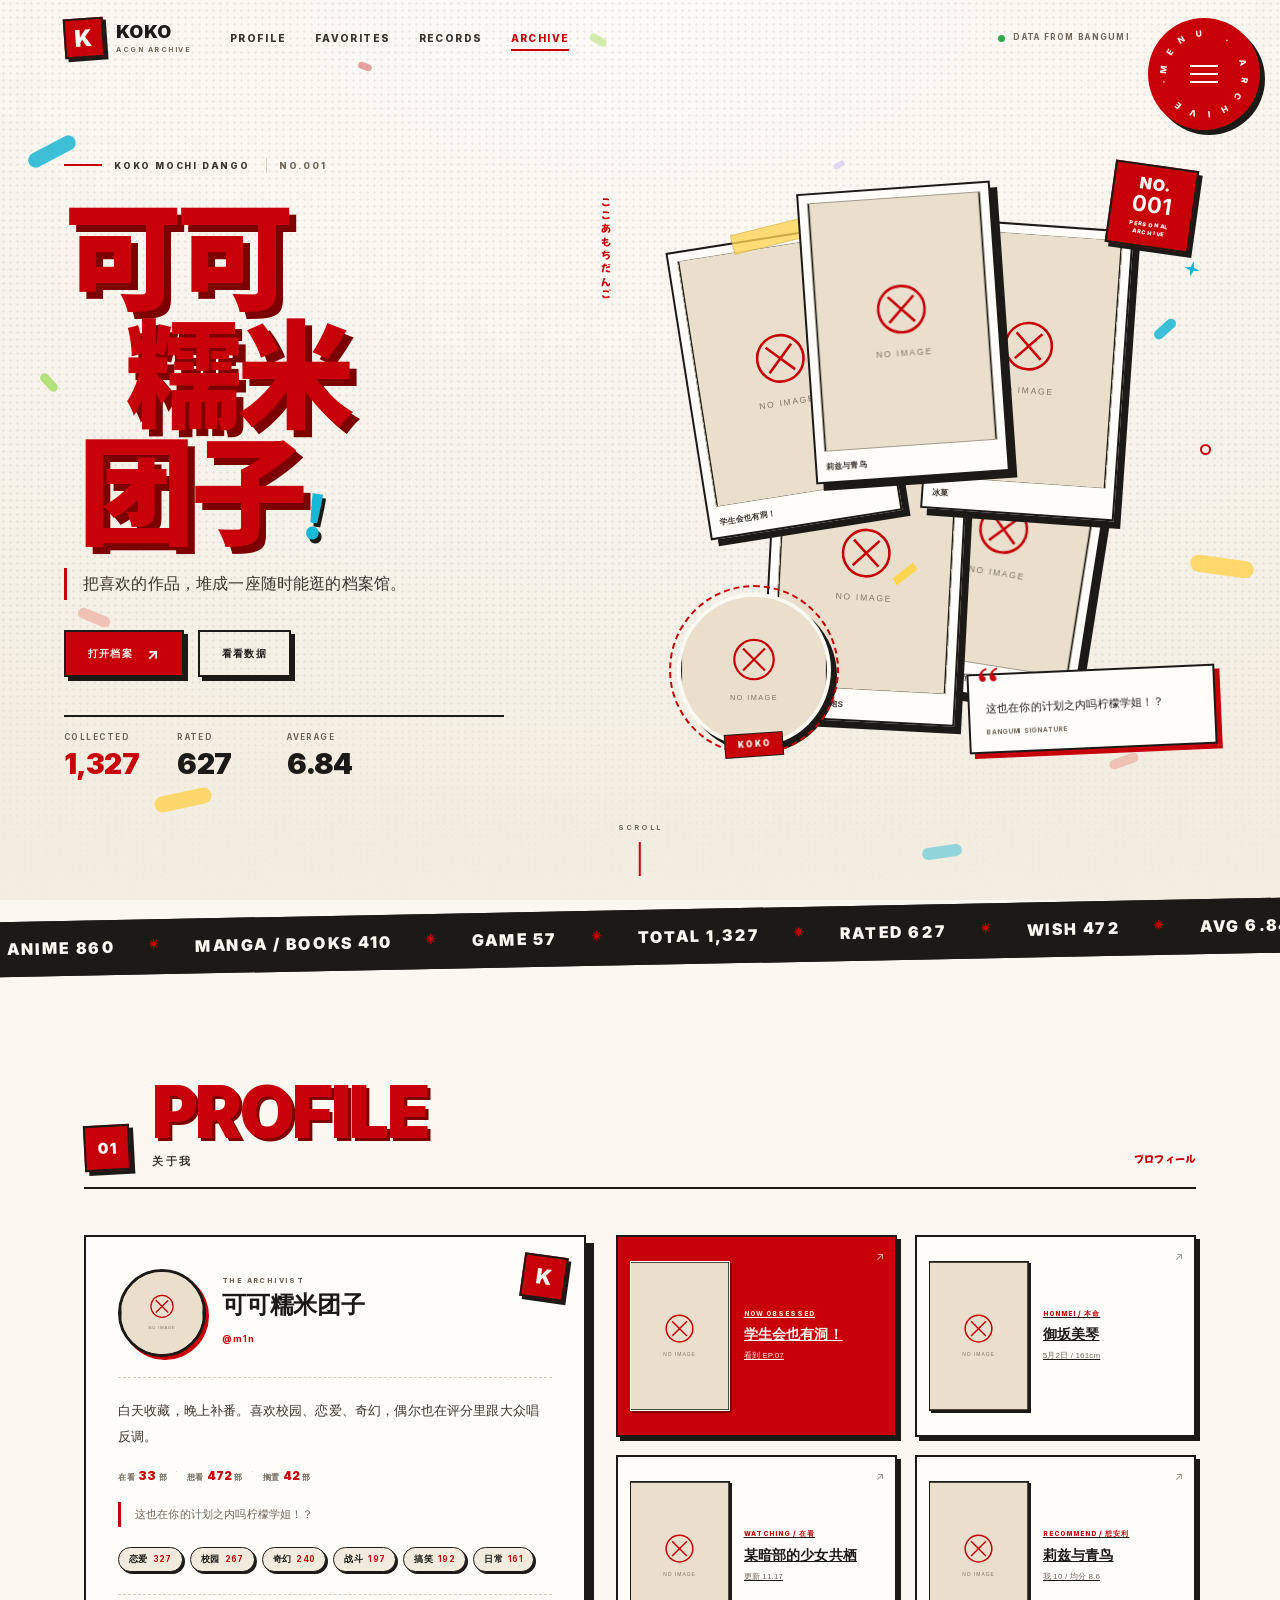
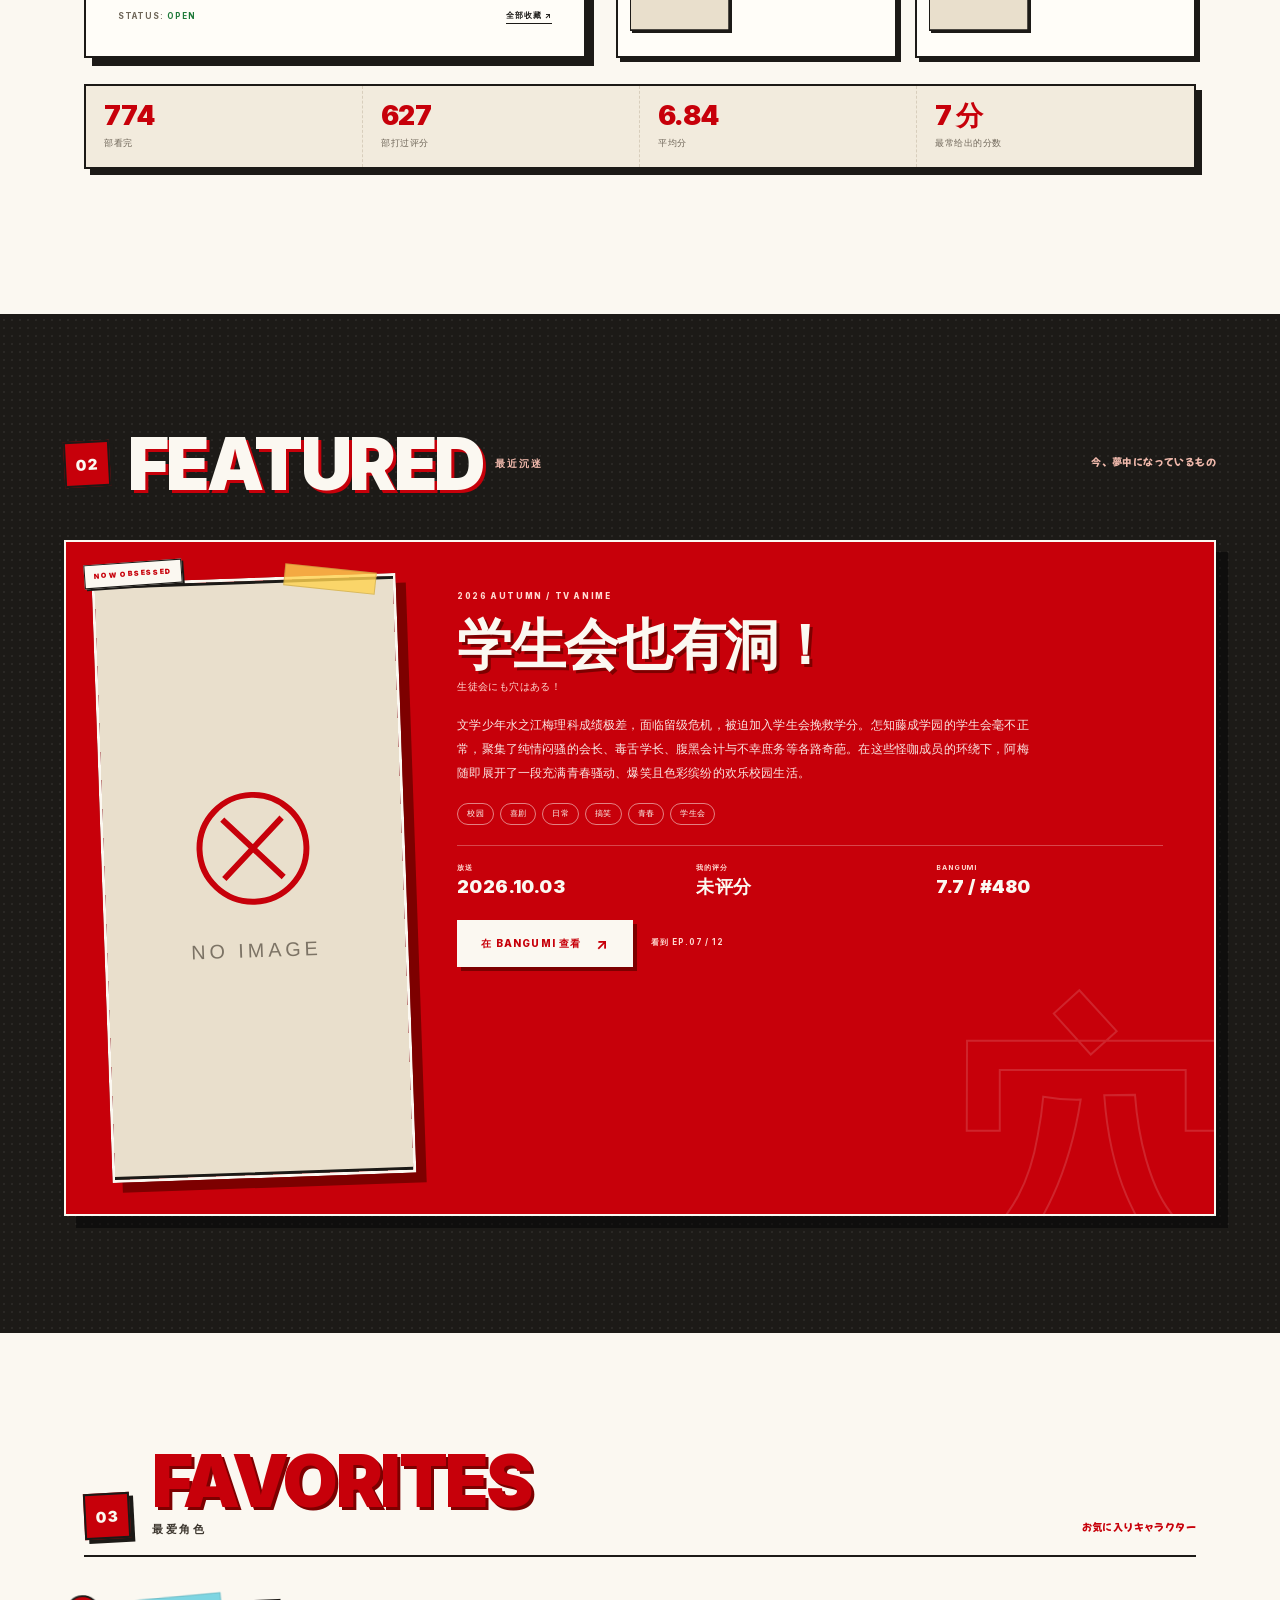
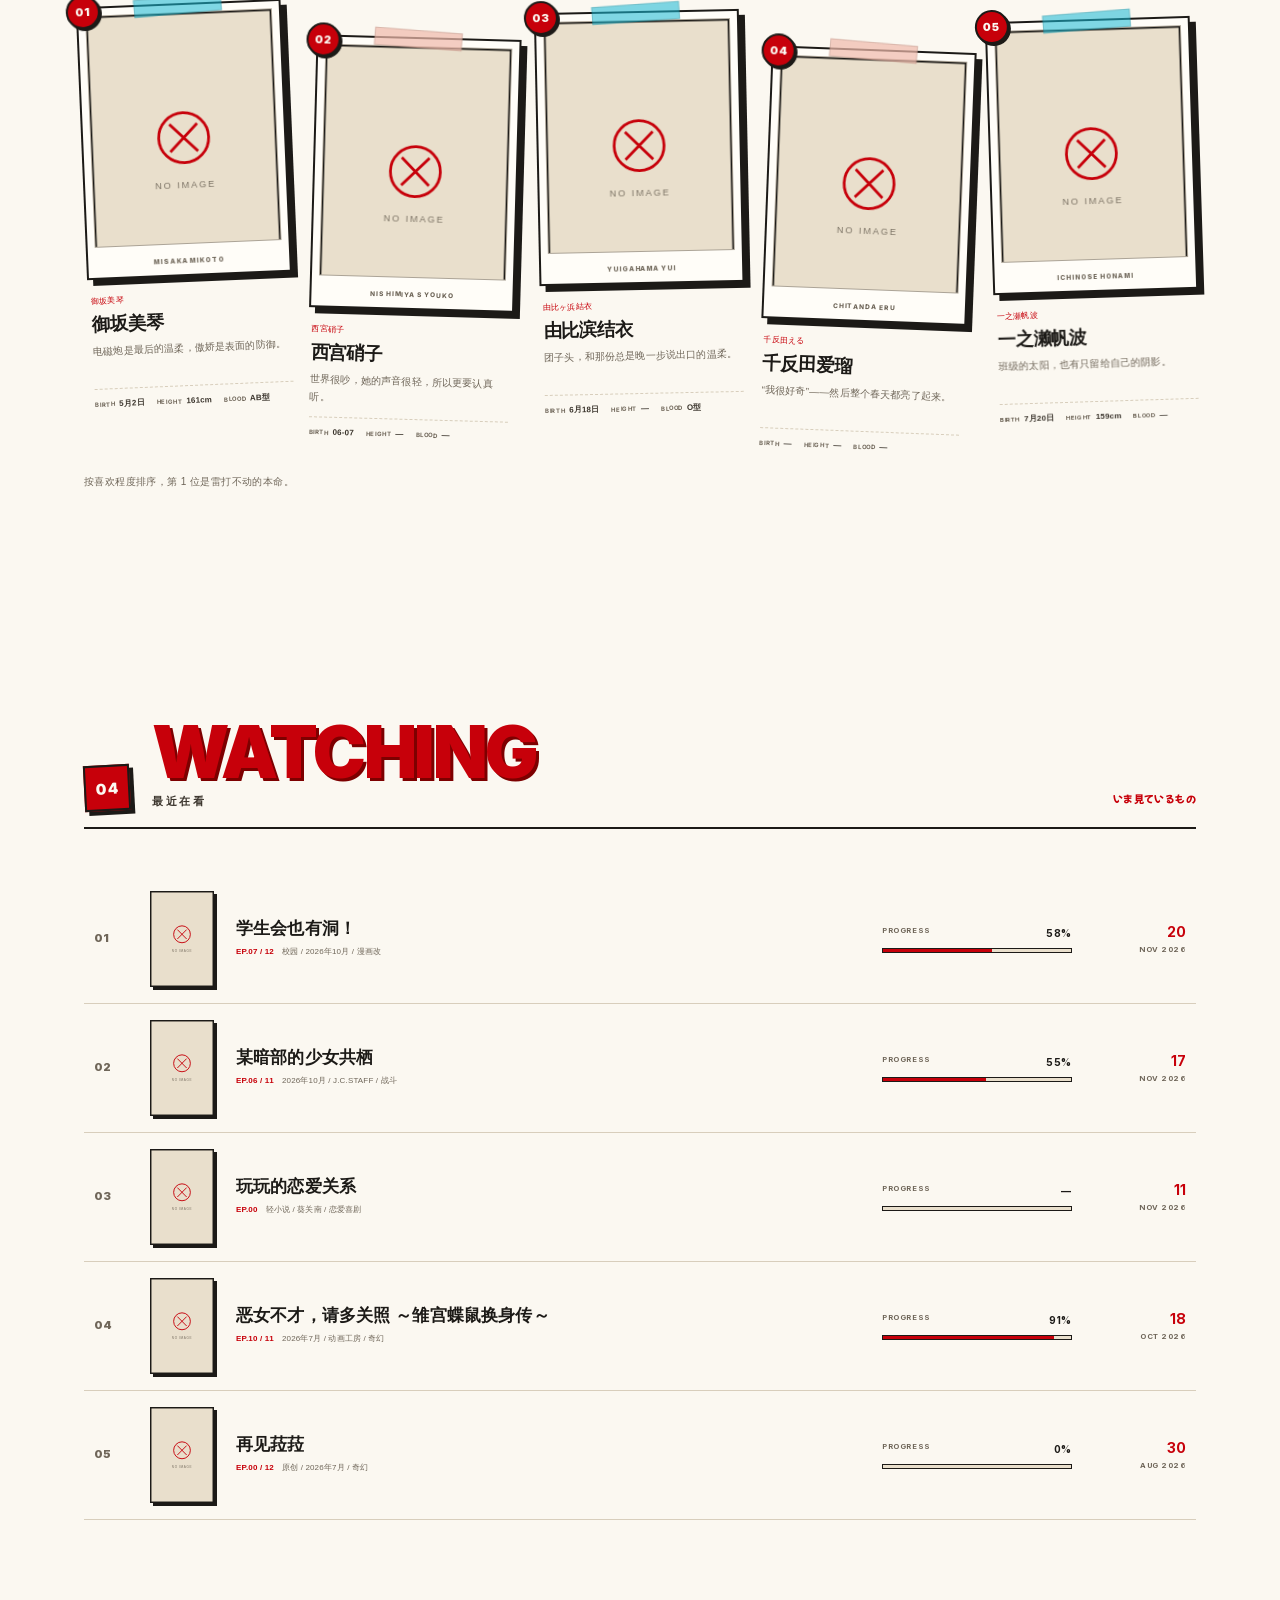
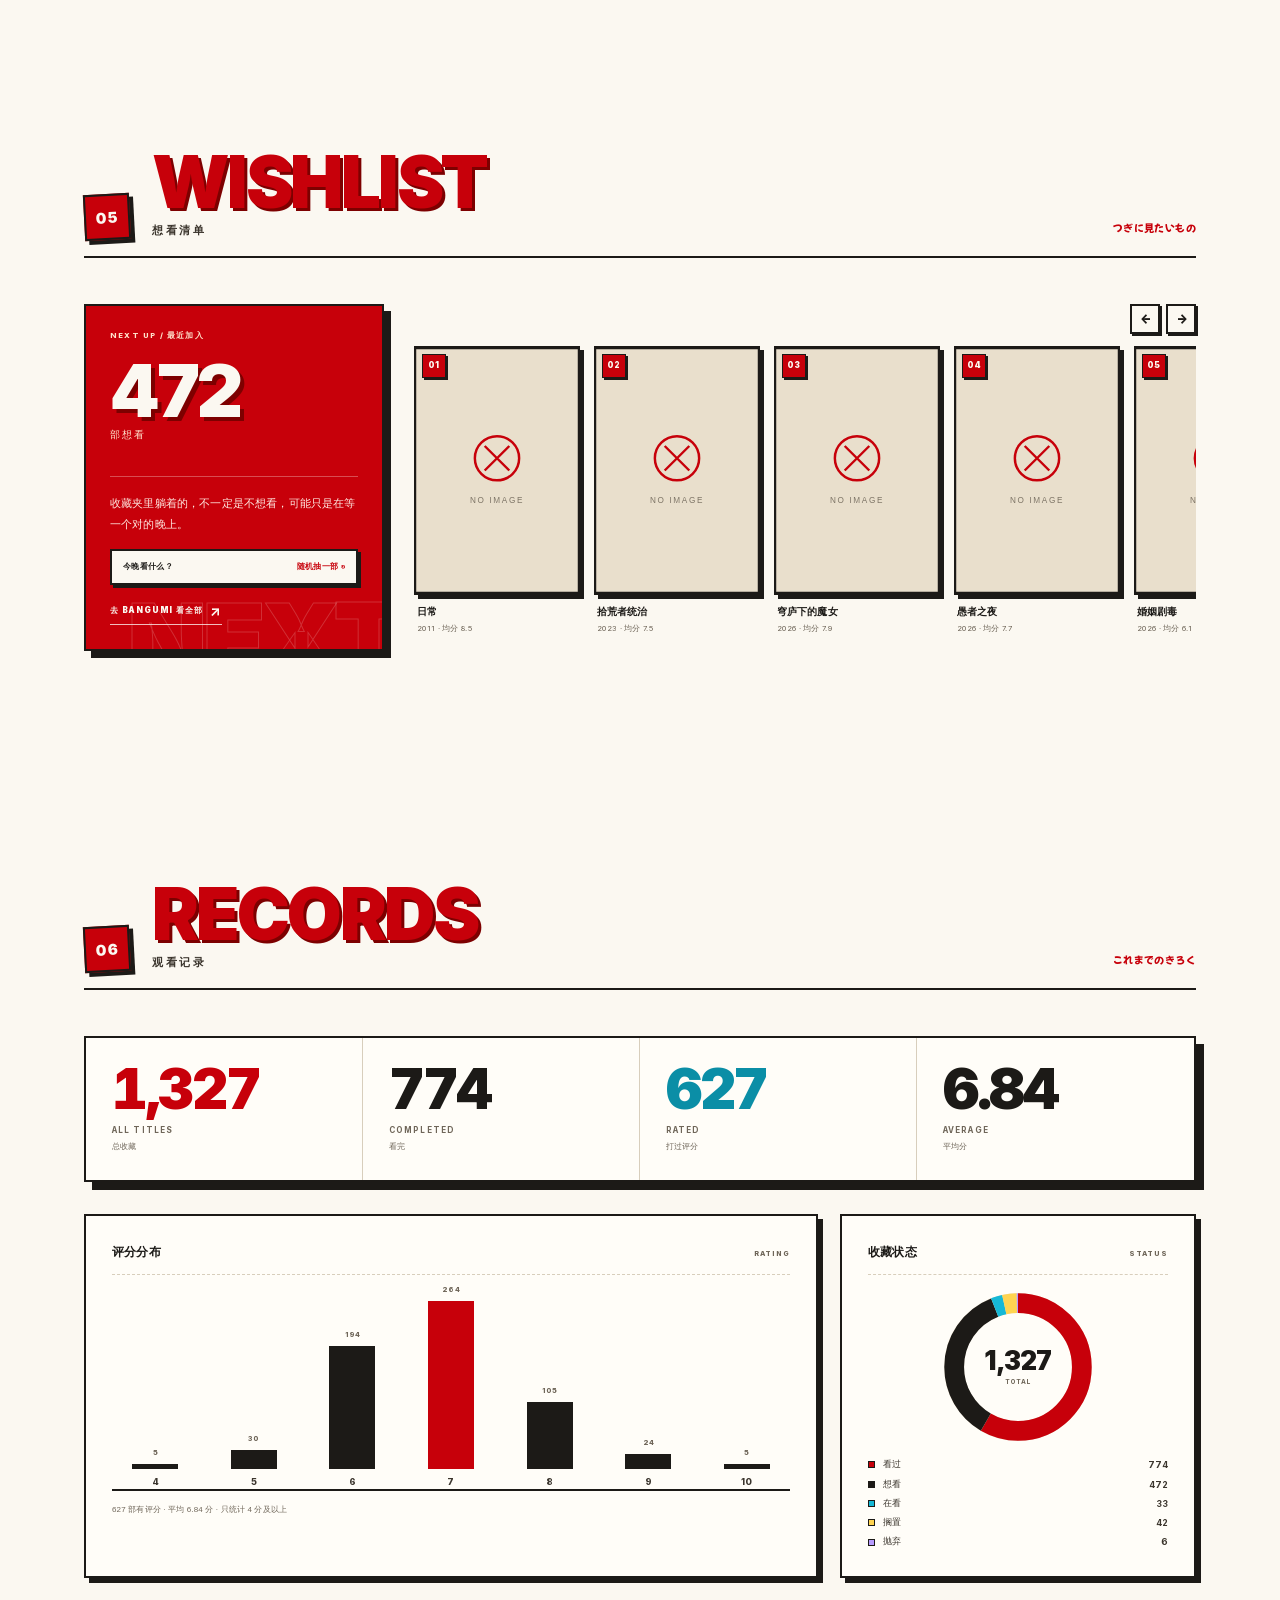
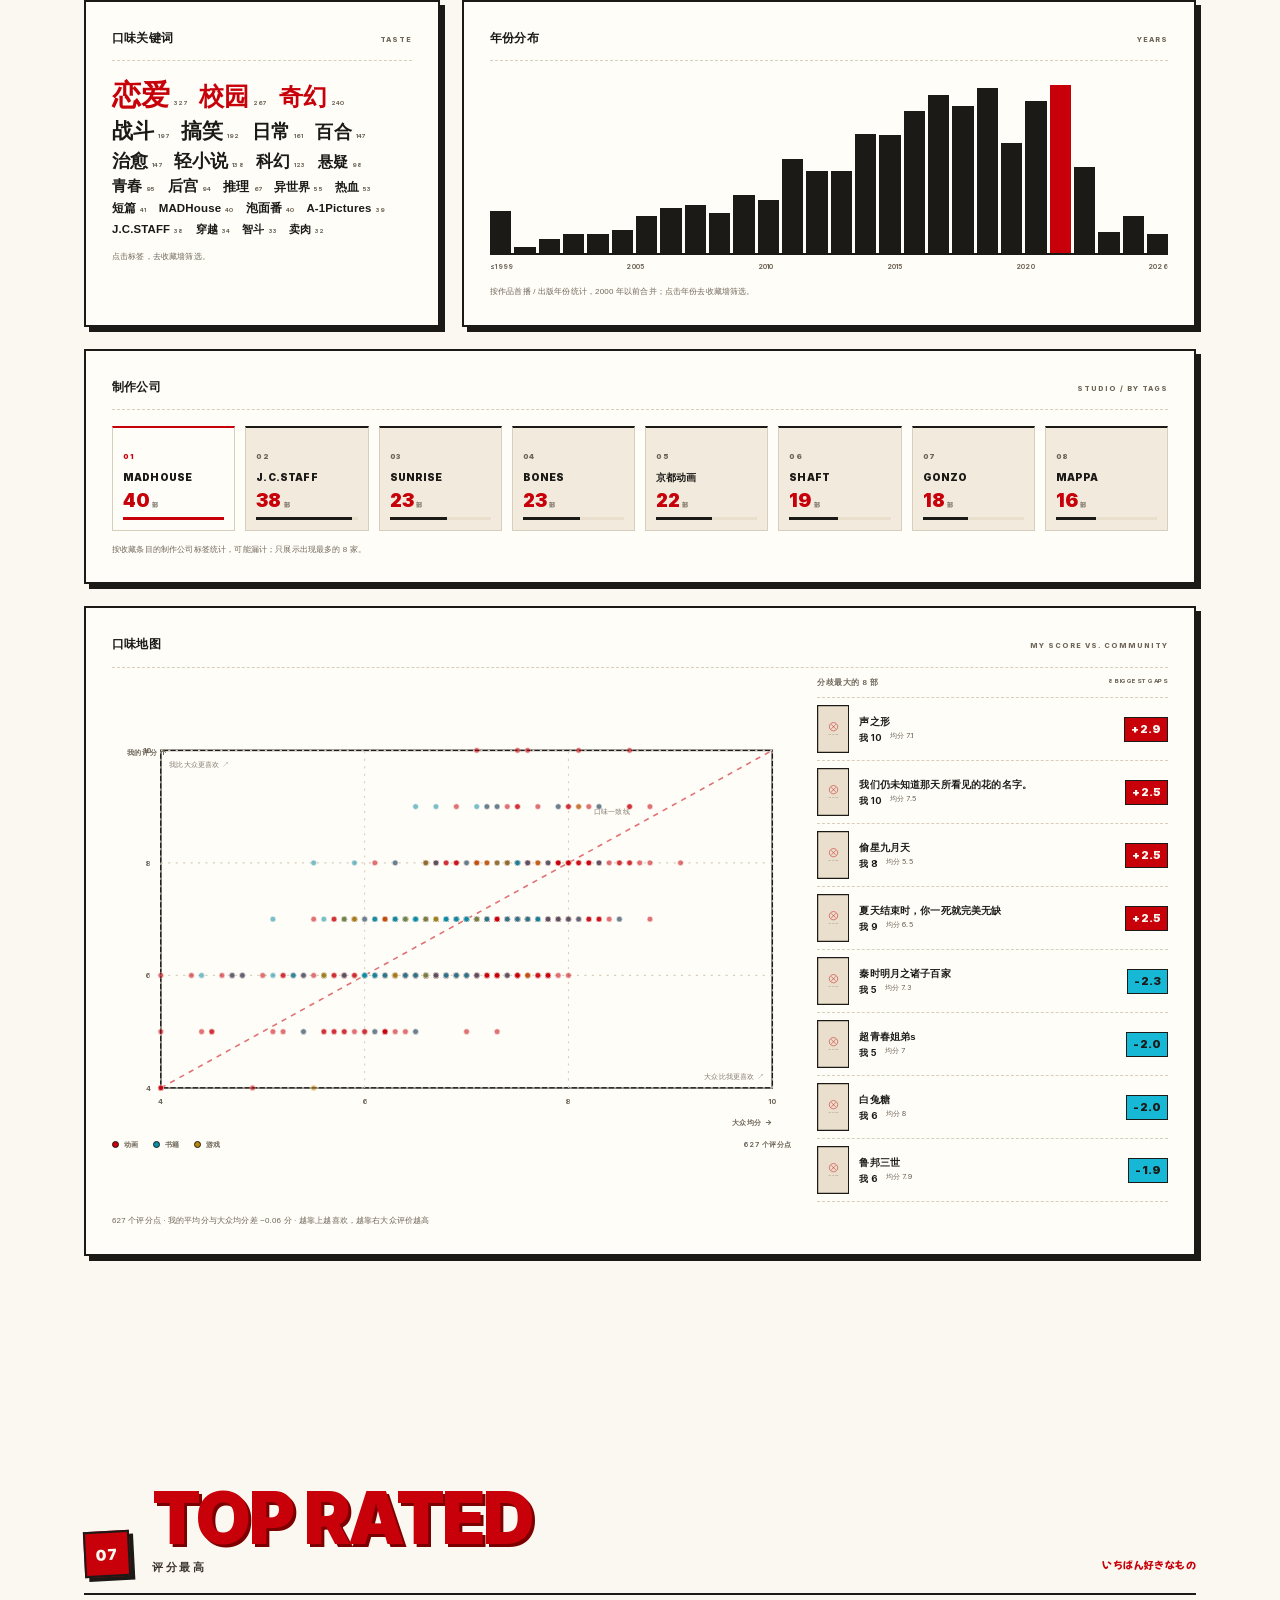
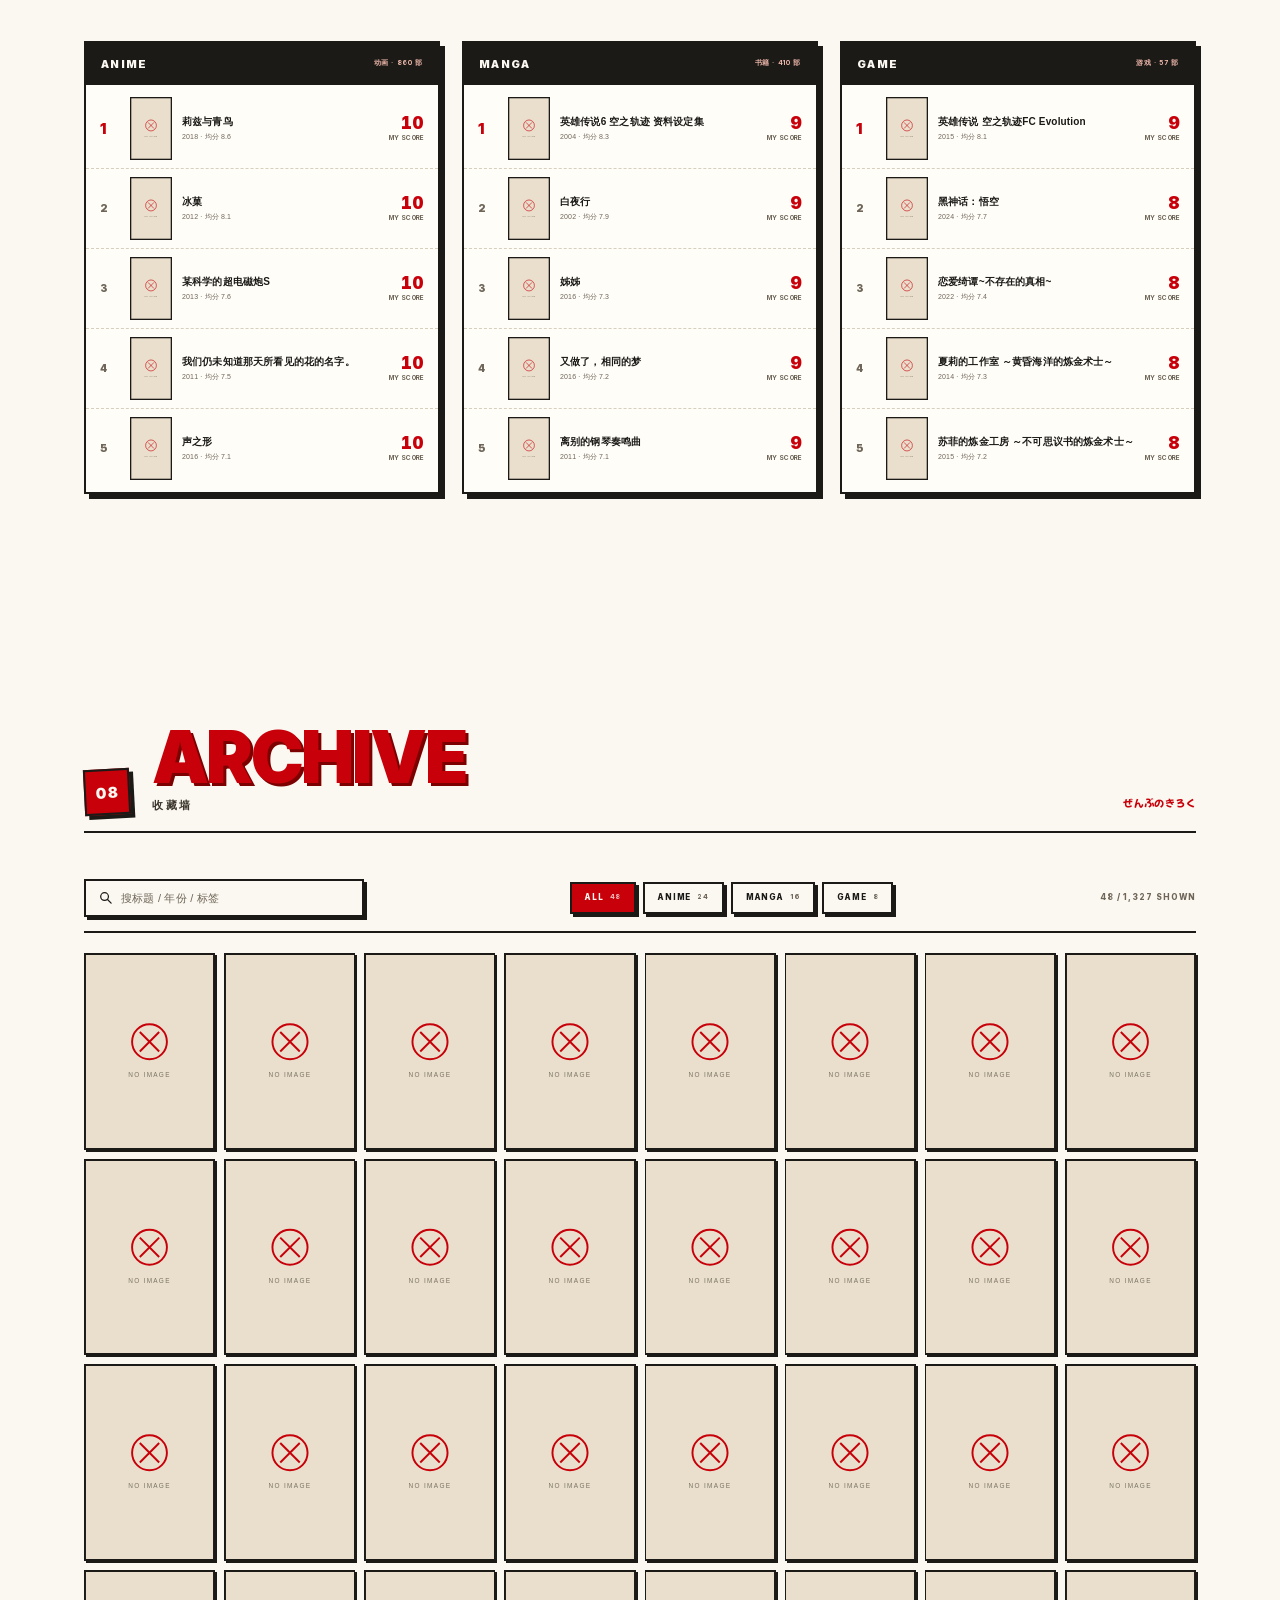
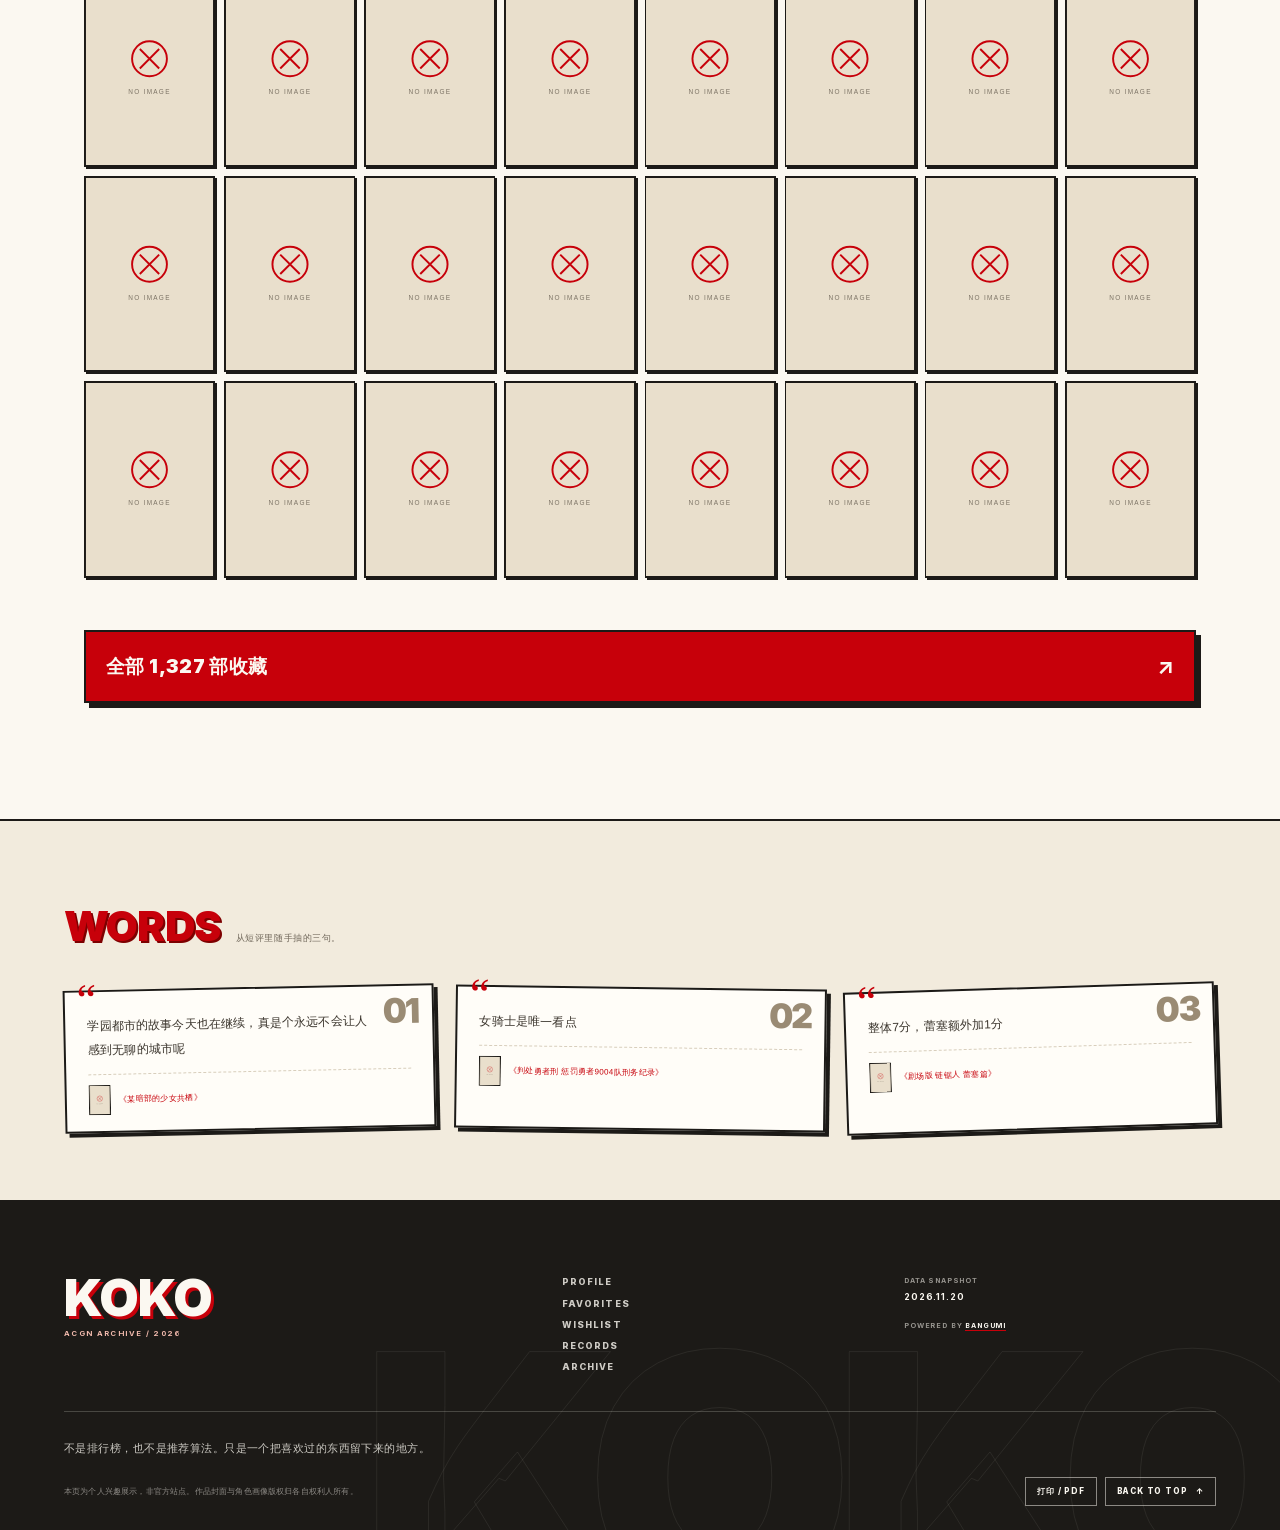
==== commit 23ef5da2: "feat: print / PDF stylesheet and footer action" ====
--- a/index.html
+++ b/index.html
@@ -148,14 +148,20 @@
         <a class="btn btn-line" href="#records">看看数据</a>
       </div>
       <dl class="hero-stats" id="hero-stats">
-        <div><dt>COLLECTED</dt><dd>—</dd></div>
-        <div><dt>RATED</dt><dd>—</dd></div>
-        <div><dt>AVERAGE</dt><dd>—</dd></div>
+        <div><dt>COLLECTED</dt><dd>1,327</dd></div>
+        <div><dt>RATED</dt><dd>627</dd></div>
+        <div><dt>AVERAGE</dt><dd>6.84</dd></div>
       </dl>
     </div>
 
     <div class="hero-art">
-      <div class="cover-stack" id="hero-stack" aria-hidden="true"></div>
+      <div class="cover-stack" id="hero-stack" aria-hidden="true">
+        <div class="stack-card"><img src="https://lain.bgm.tv/r/400/pic/cover/l/17/c7/554779_oPitO.jpg" alt="" loading="eager" fetchpriority="high" decoding="async" referrerpolicy="no-referrer"><span class="stack-title">学生会也有洞！</span></div>
+        <div class="stack-card"><img src="https://lain.bgm.tv/r/400/pic/cover/l/1d/35/216371_5926R.jpg" alt="" loading="eager" decoding="async" referrerpolicy="no-referrer"><span class="stack-title">莉兹与青鸟</span></div>
+        <div class="stack-card"><img src="https://lain.bgm.tv/r/400/pic/cover/l/cd/38/27364_1ZFmr.jpg" alt="" loading="lazy" decoding="async" referrerpolicy="no-referrer"><span class="stack-title">冰菓</span></div>
+        <div class="stack-card"><img src="https://lain.bgm.tv/r/400/pic/cover/l/99/8c/51928_wuG5D.jpg" alt="" loading="lazy" decoding="async" referrerpolicy="no-referrer"><span class="stack-title">某科学的超电磁炮S</span></div>
+        <div class="stack-card"><img src="https://lain.bgm.tv/r/400/pic/cover/l/6c/e8/10440_8HP6O.jpg" alt="" loading="lazy" decoding="async" referrerpolicy="no-referrer"><span class="stack-title">我们仍未知道那天所看见的花的名字。</span></div>
+      </div>
       <div class="avatar-sticker">
         <img id="avatar" alt="可可糯米团子的头像" width="160" height="160" decoding="async" fetchpriority="high">
         <span class="avatar-ring" aria-hidden="true"></span>
@@ -436,7 +442,10 @@
   <p class="footer-manifesto">不是排行榜，也不是推荐算法。只是一个把喜欢过的东西留下来的地方。</p>
   <div class="footer-bottom">
     <p>本页为个人兴趣展示，非官方站点。作品封面与角色画像版权归各自权利人所有。</p>
-    <a href="#top" class="to-top">BACK TO TOP <span aria-hidden="true">↑</span></a>
+    <div class="footer-actions">
+      <button type="button" class="print-link" id="print-page">打印 / PDF</button>
+      <a href="#top" class="to-top">BACK TO TOP <span aria-hidden="true">↑</span></a>
+    </div>
   </div>
 </footer>
 
--- a/style.css
+++ b/style.css
@@ -2836,6 +2836,21 @@
   font-size: 8px;
   color: rgba(251, 248, 241, .5);
 }
+.footer-actions { display: flex; align-items: center; gap: 8px; }
+.print-link {
+  padding: 7px 11px;
+  background: transparent;
+  color: var(--paper);
+  border: 1.5px solid rgba(251, 248, 241, .5);
+  font-family: var(--font-en);
+  font-weight: 800;
+  font-size: 8px;
+  letter-spacing: .1em;
+  cursor: pointer;
+  white-space: nowrap;
+  transition: background .2s, border-color .2s;
+}
+.print-link:hover { background: var(--red); border-color: var(--red); }
 .to-top {
   font-family: var(--font-en);
   font-weight: 800;
@@ -3362,3 +3377,67 @@
   .js .reveal { opacity: 1; transform: none; }
   .ticker-track { animation: none; }
 }
+
+/* ============================================================
+   Print
+   ============================================================ */
+@media print {
+  @page { size: A4; margin: 12mm; }
+  * { -webkit-print-color-adjust: exact; print-color-adjust: exact; }
+  html, body { background: #fff !important; color: #111 !important; }
+  body { font-size: 10pt; line-height: 1.6; }
+  .paper, .dots, .confetti, .progress, .site-head, .menu, .menu-stamp,
+  .ticker, .to-top-fab, .hero-art, .hero-actions, .scroll-cue, .skip,
+  .feature, .wishlist, #wishlist, .archive, .words, .detail, .footer-big,
+  .footer-manifesto, .footer-nav, .footer-actions, .print-link, .to-top,
+  .theme-switch { display: none !important; }
+  main { max-width: none; padding: 0; }
+  .hero { display: block; min-height: 0; padding: 0 0 8mm; }
+  .hero-copy { max-width: none; }
+  .hero-title { font-size: 56pt; line-height: 1; color: #c7000a; text-shadow: none; }
+  .hero-title em { color: #c7000a; text-shadow: none; }
+  .hero-title-wrap { margin: 4mm 0 3mm; }
+  .hero-furigana { display: none; }
+  .hero-tagline { max-width: none; font-size: 11pt; color: #333; border-left: 2px solid #c7000a; }
+  .hero-stats { border-top: 1px solid #999; padding-top: 3mm; }
+  .hero-stats dt { color: #555; }
+  .sec-head { border-bottom: 1px solid #999; padding-bottom: 2mm; margin-bottom: 4mm; break-after: avoid; }
+  .sec-no { background: #c7000a !important; color: #fff !important; border: 0; box-shadow: none; }
+  .sec-en { color: #c7000a; text-shadow: none; font-size: 22pt; }
+  .sec-title h2 { color: #111; }
+  .sec-jp { color: #c7000a; }
+  .section { max-width: none; padding: 6mm 0; }
+  .reveal { opacity: 1 !important; transform: none !important; }
+  .profile-grid { grid-template-columns: 1fr 1fr; gap: 4mm; }
+  .profile-card, .now-card, .fact-strip, .panel, .top-column, .number-row,
+  .char-pic, .watch-row { box-shadow: none !important; background: #fff !important; }
+  .profile-card, .now-card, .panel, .top-column { border: 1px solid #bbb; }
+  .now-grid { gap: 3mm; }
+  .now-card { break-inside: avoid; padding: 2mm; }
+  .tag { background: #fff; box-shadow: none; }
+  .fact-strip { border: 1px solid #bbb; }
+  .fact-strip div { border-color: #ddd; }
+  .char-grid { grid-template-columns: repeat(5, 1fr); gap: 3mm; }
+  .char-card { grid-column: auto !important; width: auto !important; margin: 0 !important; transform: none !important; break-inside: avoid; }
+  .char-pic { border: 1px solid #999; padding: 1mm 1mm 5mm; }
+  .char-pic::before, .char-no, .char-open { display: none !important; }
+  .char-note { min-height: 0; }
+  .watch-board { border-top: 1px solid #999; }
+  .watch-row { break-inside: avoid; grid-template-columns: 7mm 14mm 1fr 35mm 22mm; padding: 2mm 0; }
+  .watch-progress { display: block !important; }
+  .number-row { border: 1px solid #bbb; }
+  .record-grid { grid-template-columns: 1fr 1fr; gap: 3mm; }
+  .panel-rating, .panel-year, .panel-studio, .panel-diff { grid-column: span 2; }
+  .panel-diff { display: none; }
+  .panel { break-inside: avoid; padding: 3mm; }
+  .top-grid { grid-template-columns: repeat(3, 1fr); gap: 3mm; }
+  .top-item { grid-template-columns: 20px 1fr auto; }
+  .top-cover { display: none !important; }
+  .top-column { break-inside: avoid; }
+  .top-head { background: #111 !important; color: #fff !important; }
+  .footer { background: #fff !important; color: #111 !important; padding: 4mm 0 0; }
+  .footer-inner { border-top: 1px solid #999; padding: 3mm 0; }
+  .footer-meta p, .footer-bottom p { color: #555; }
+  a { color: #111 !important; text-decoration: none; }
+  * { animation: none !important; transition: none !important; }
+}
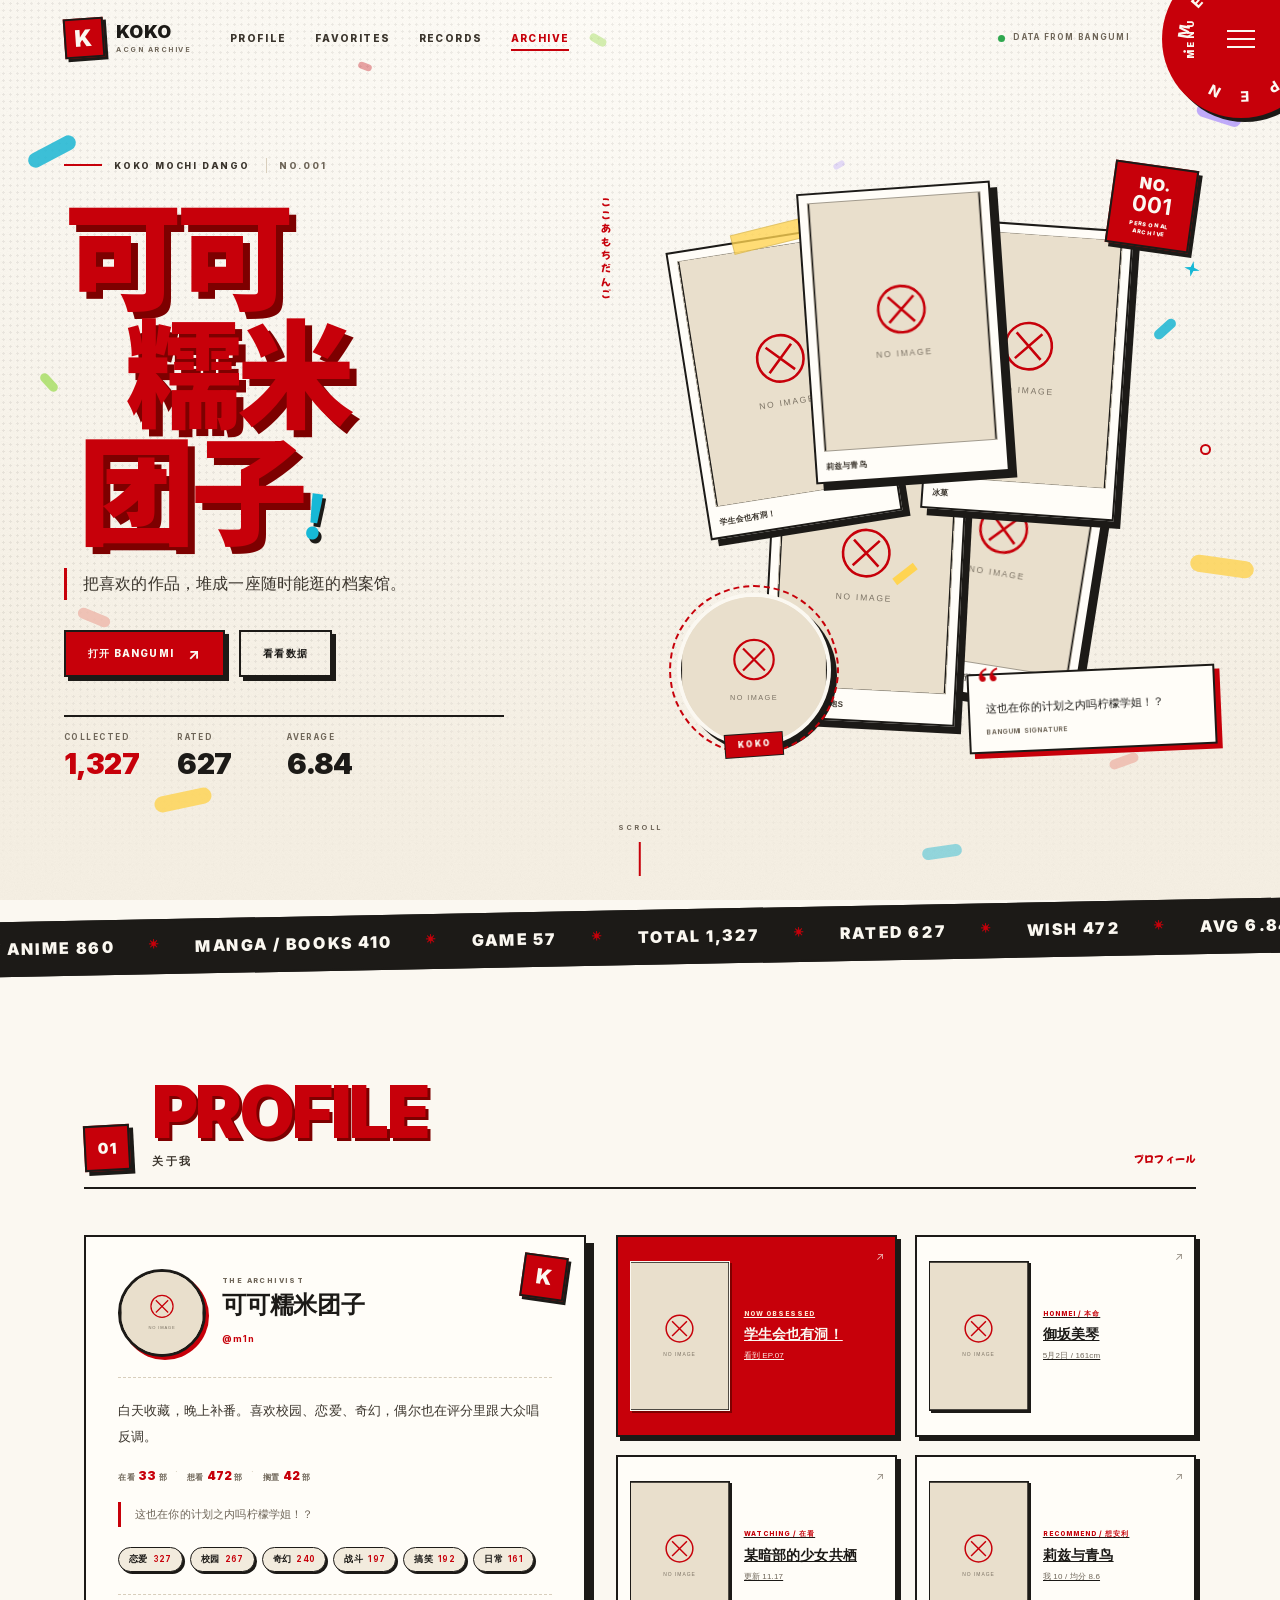
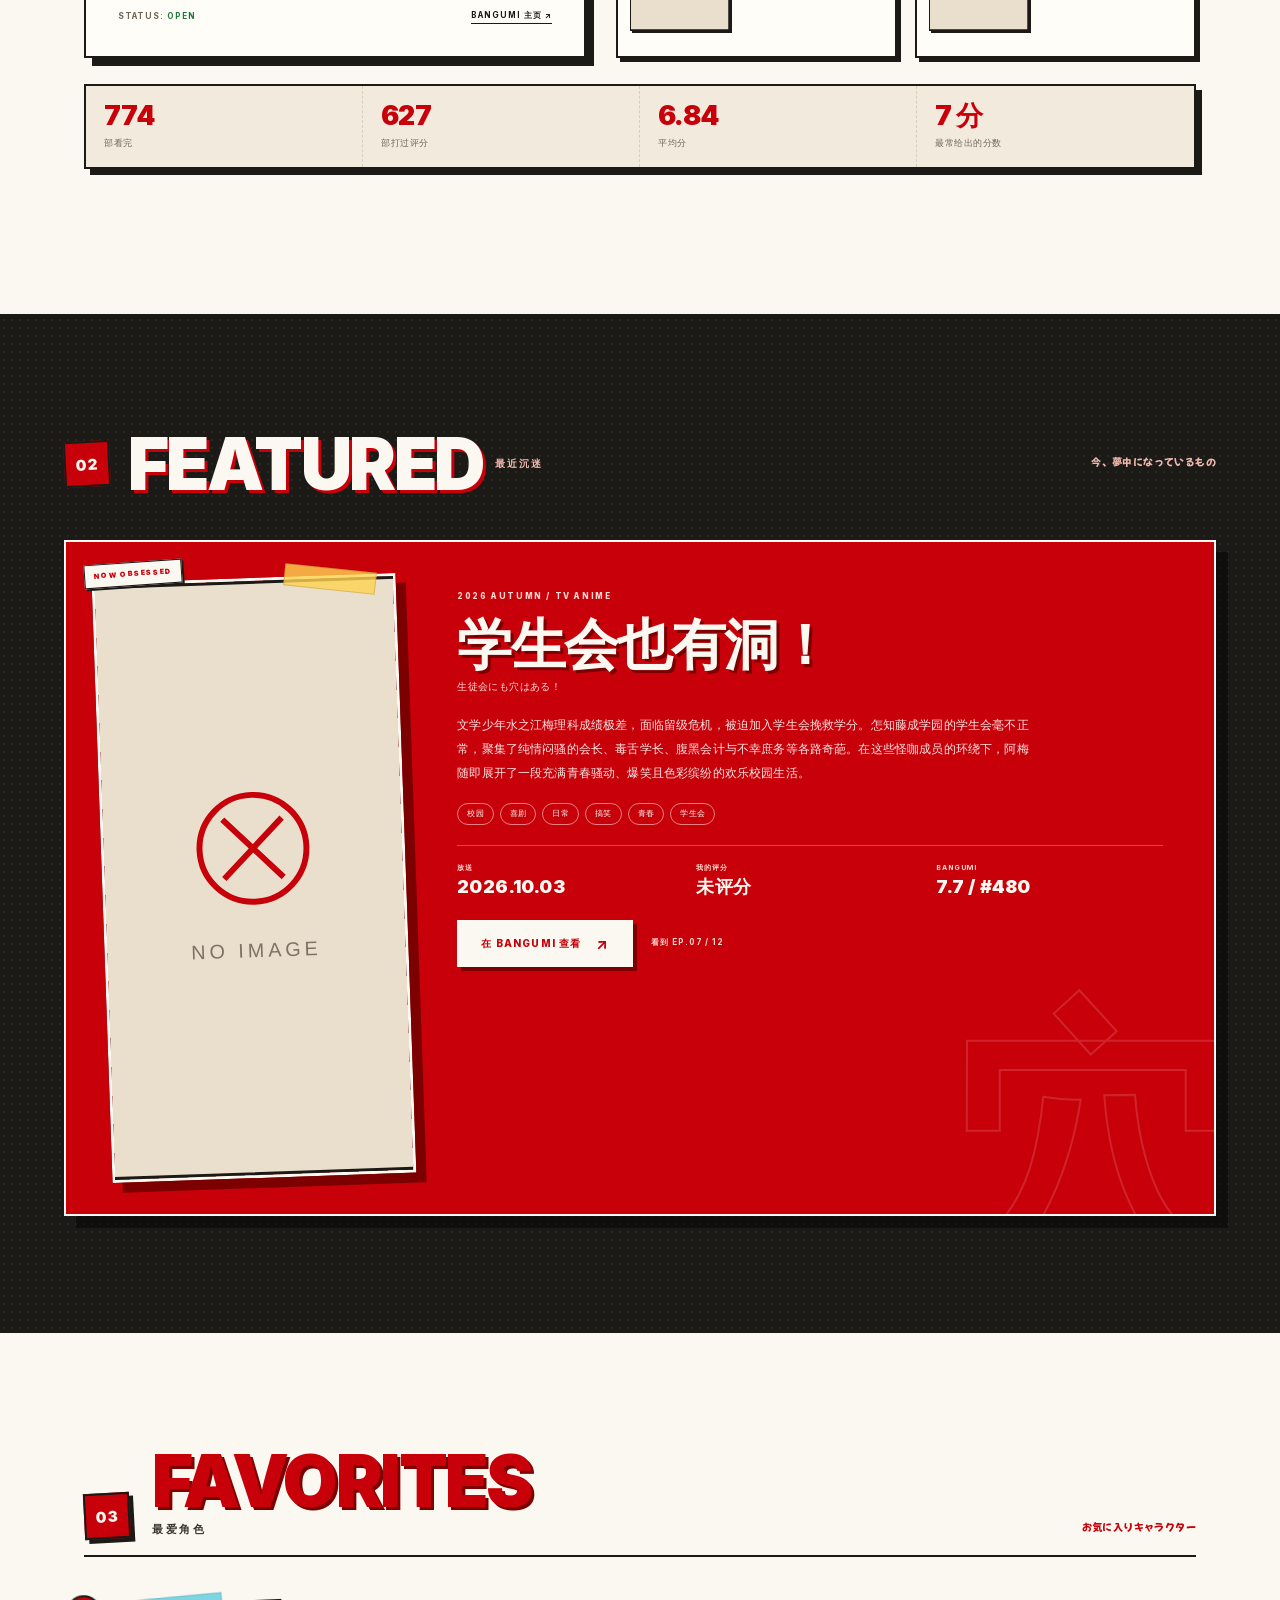
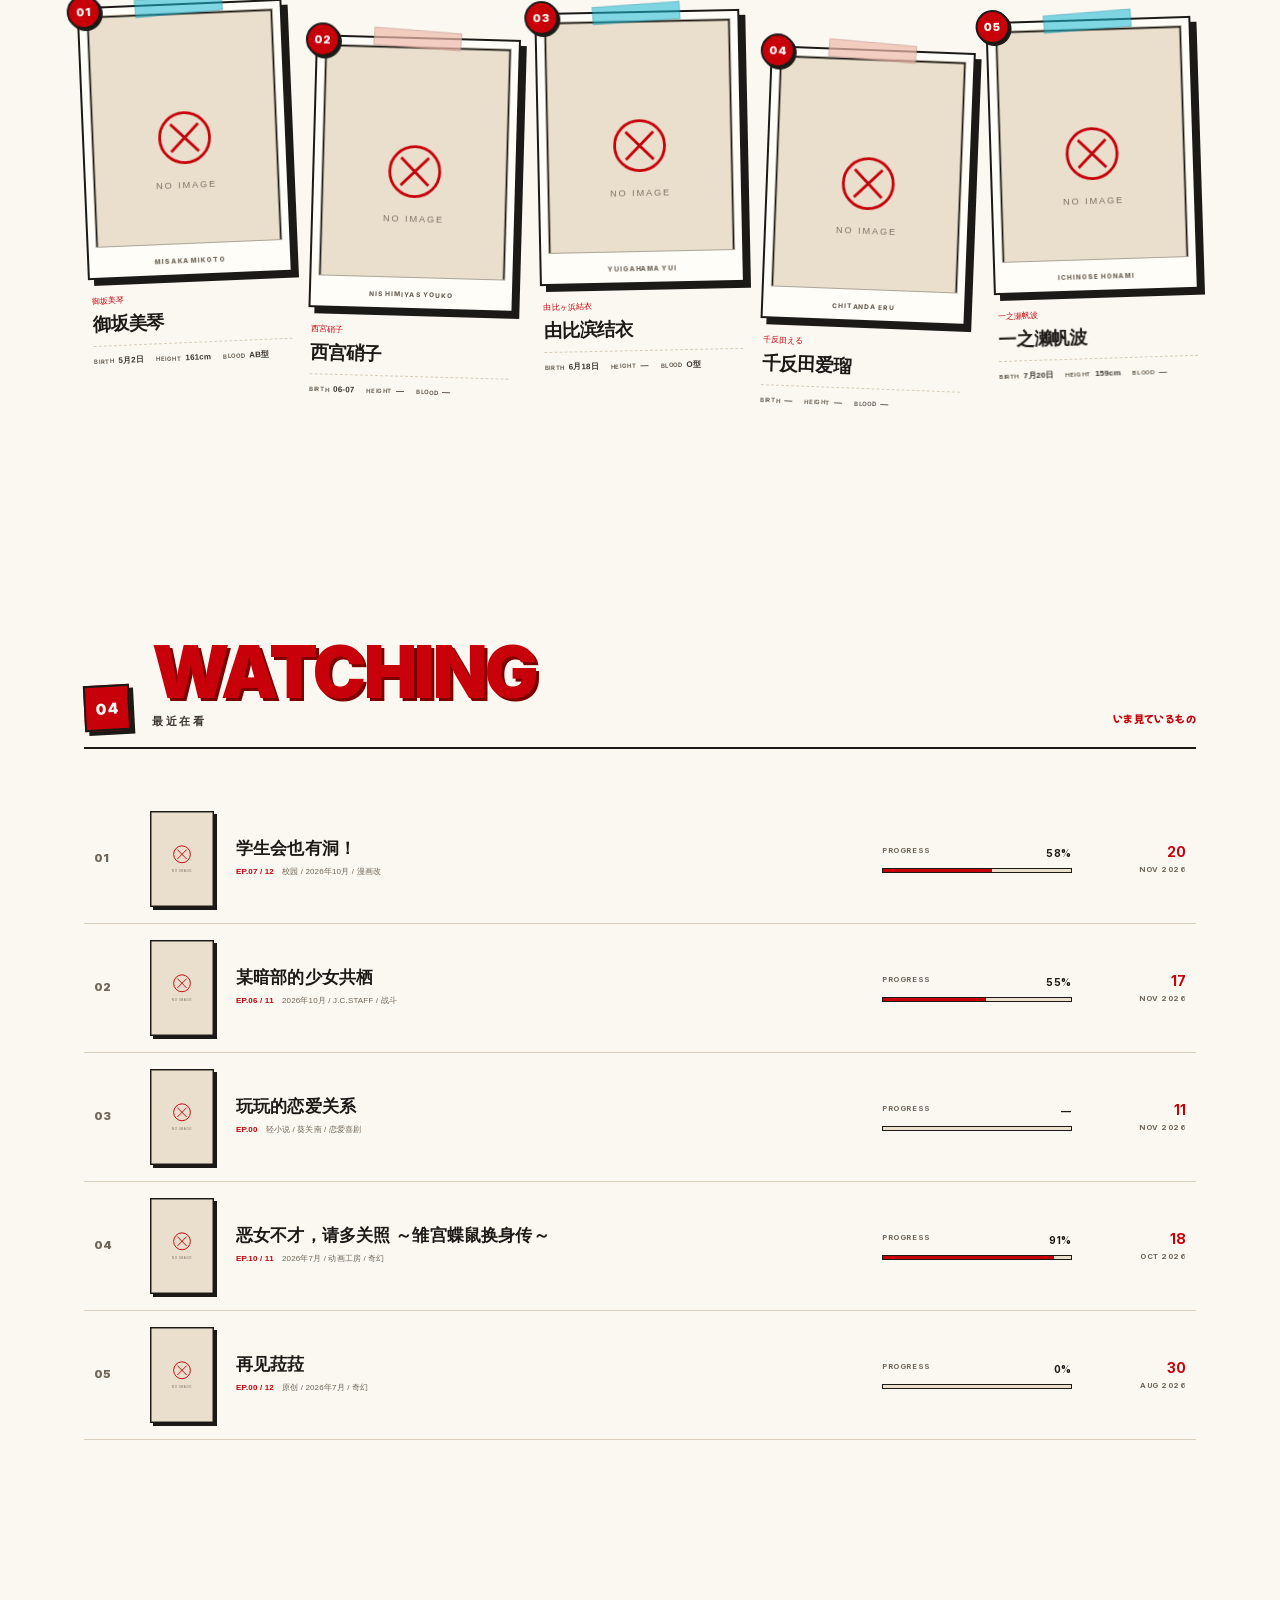
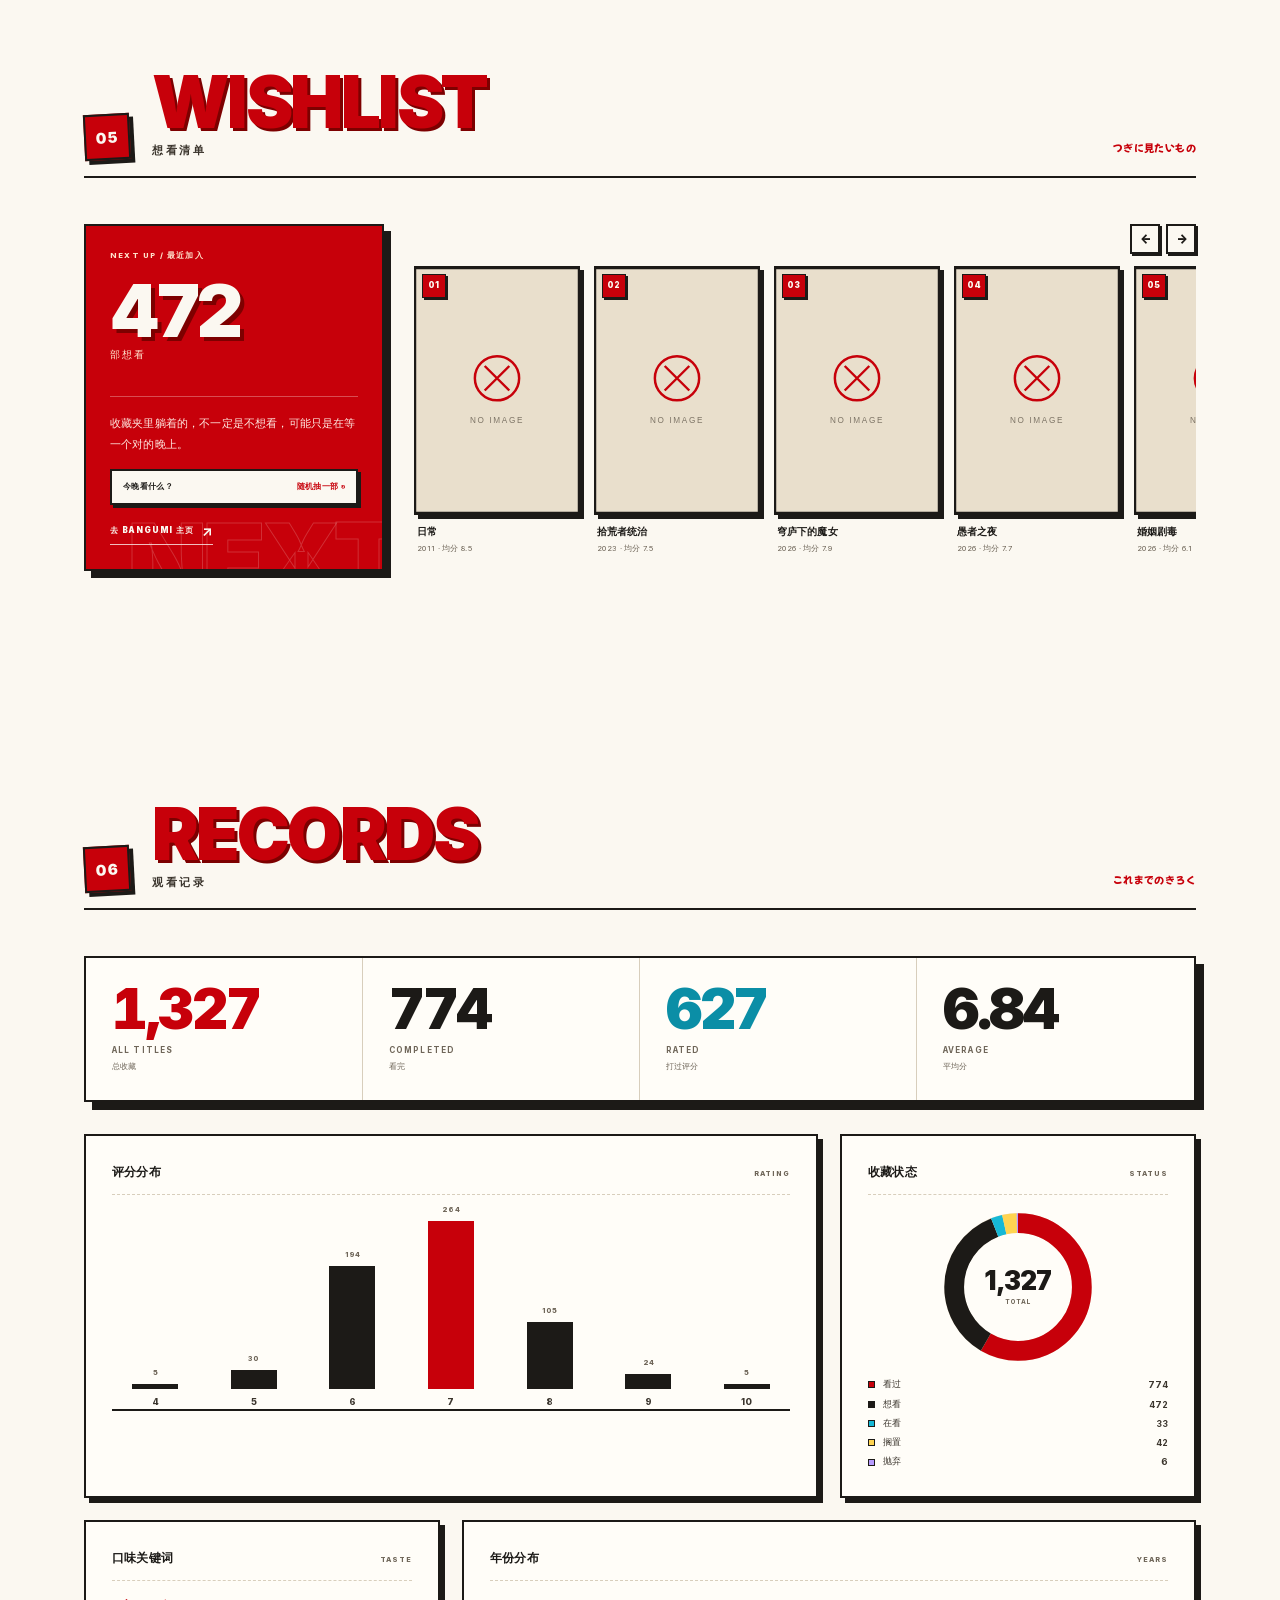
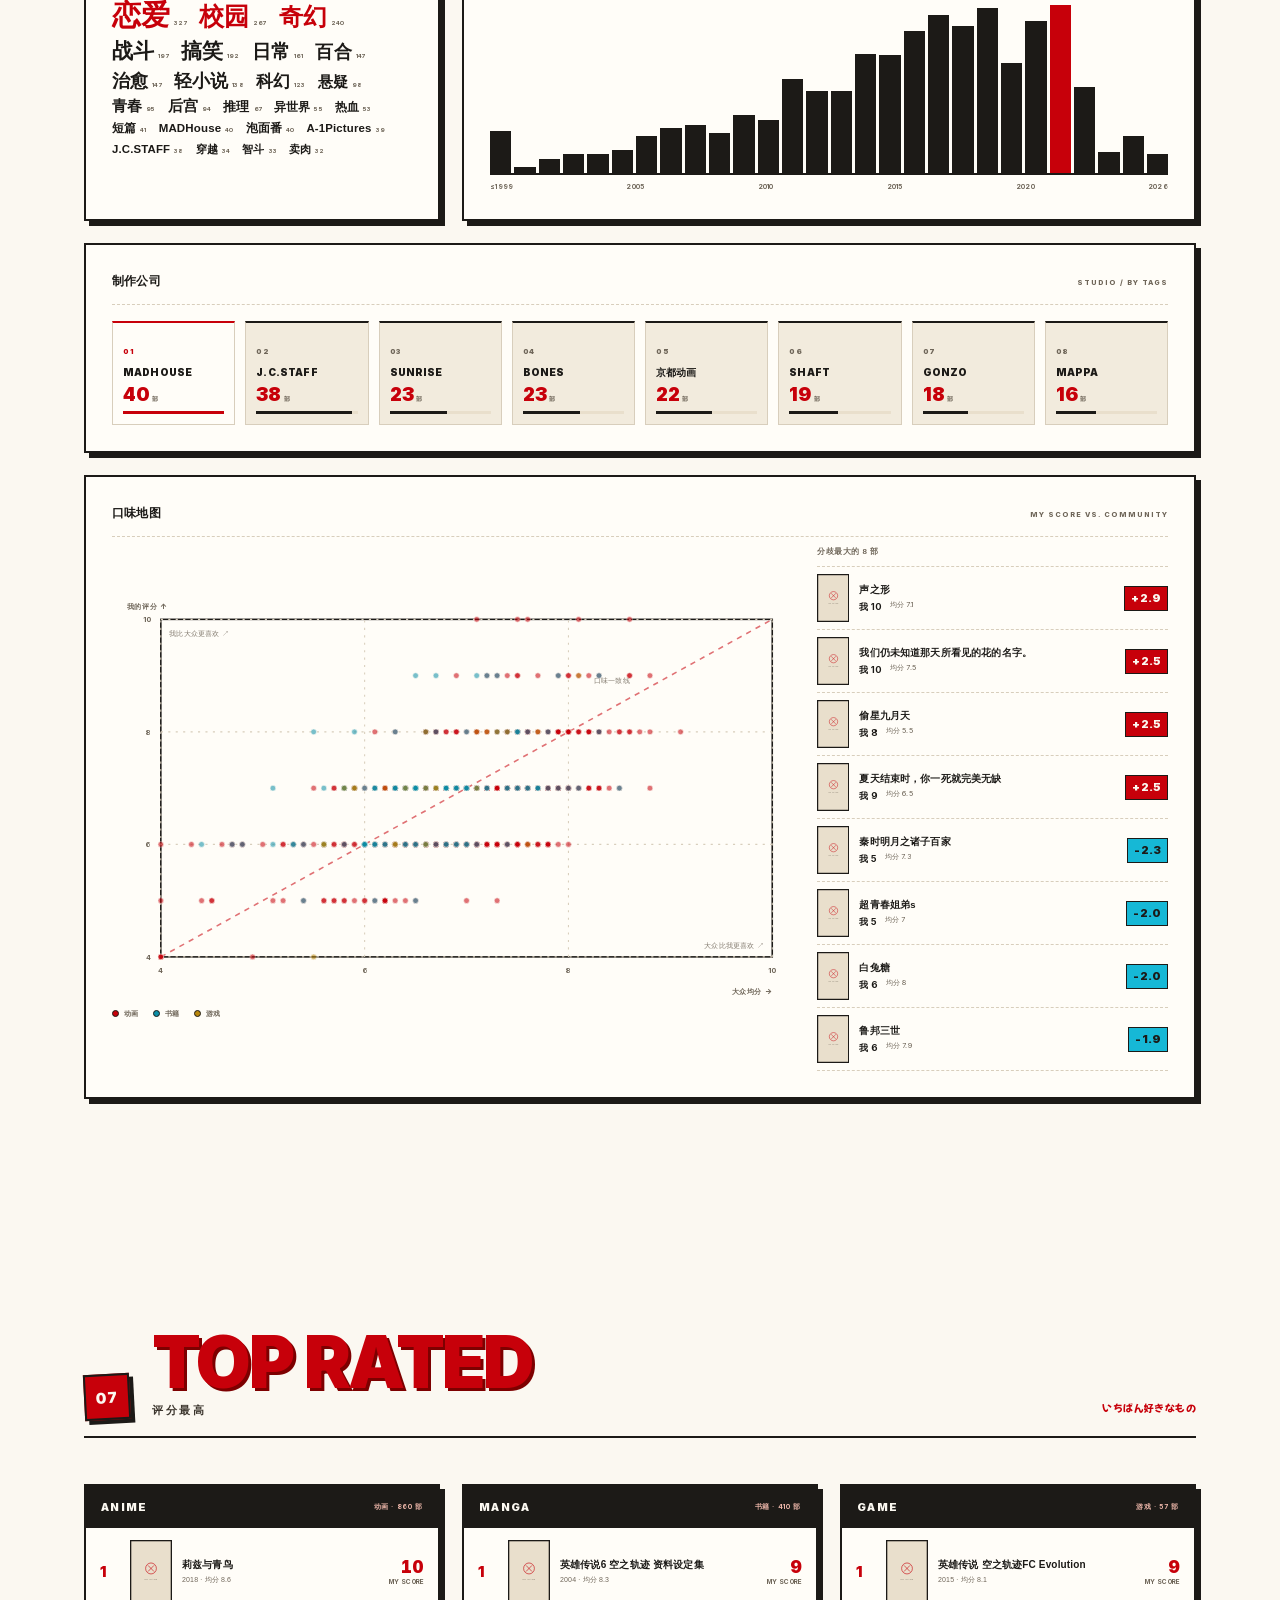
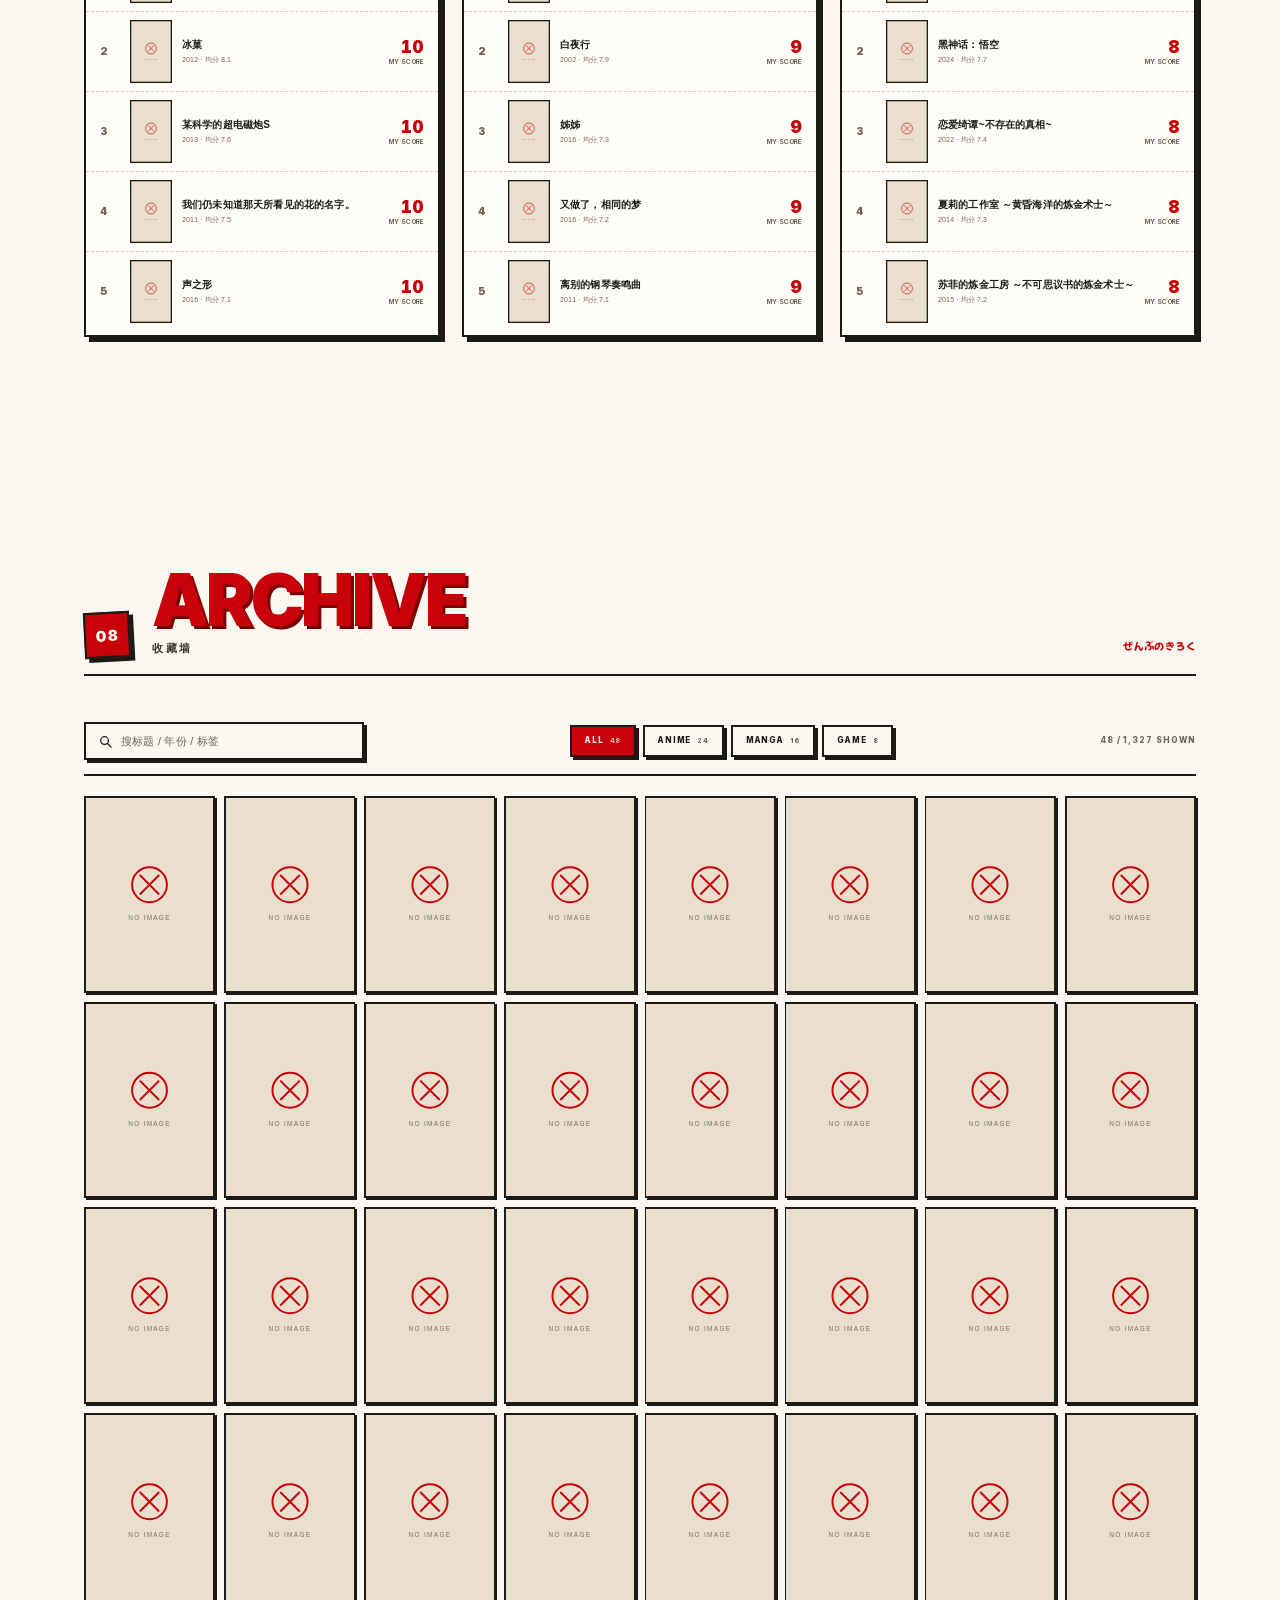
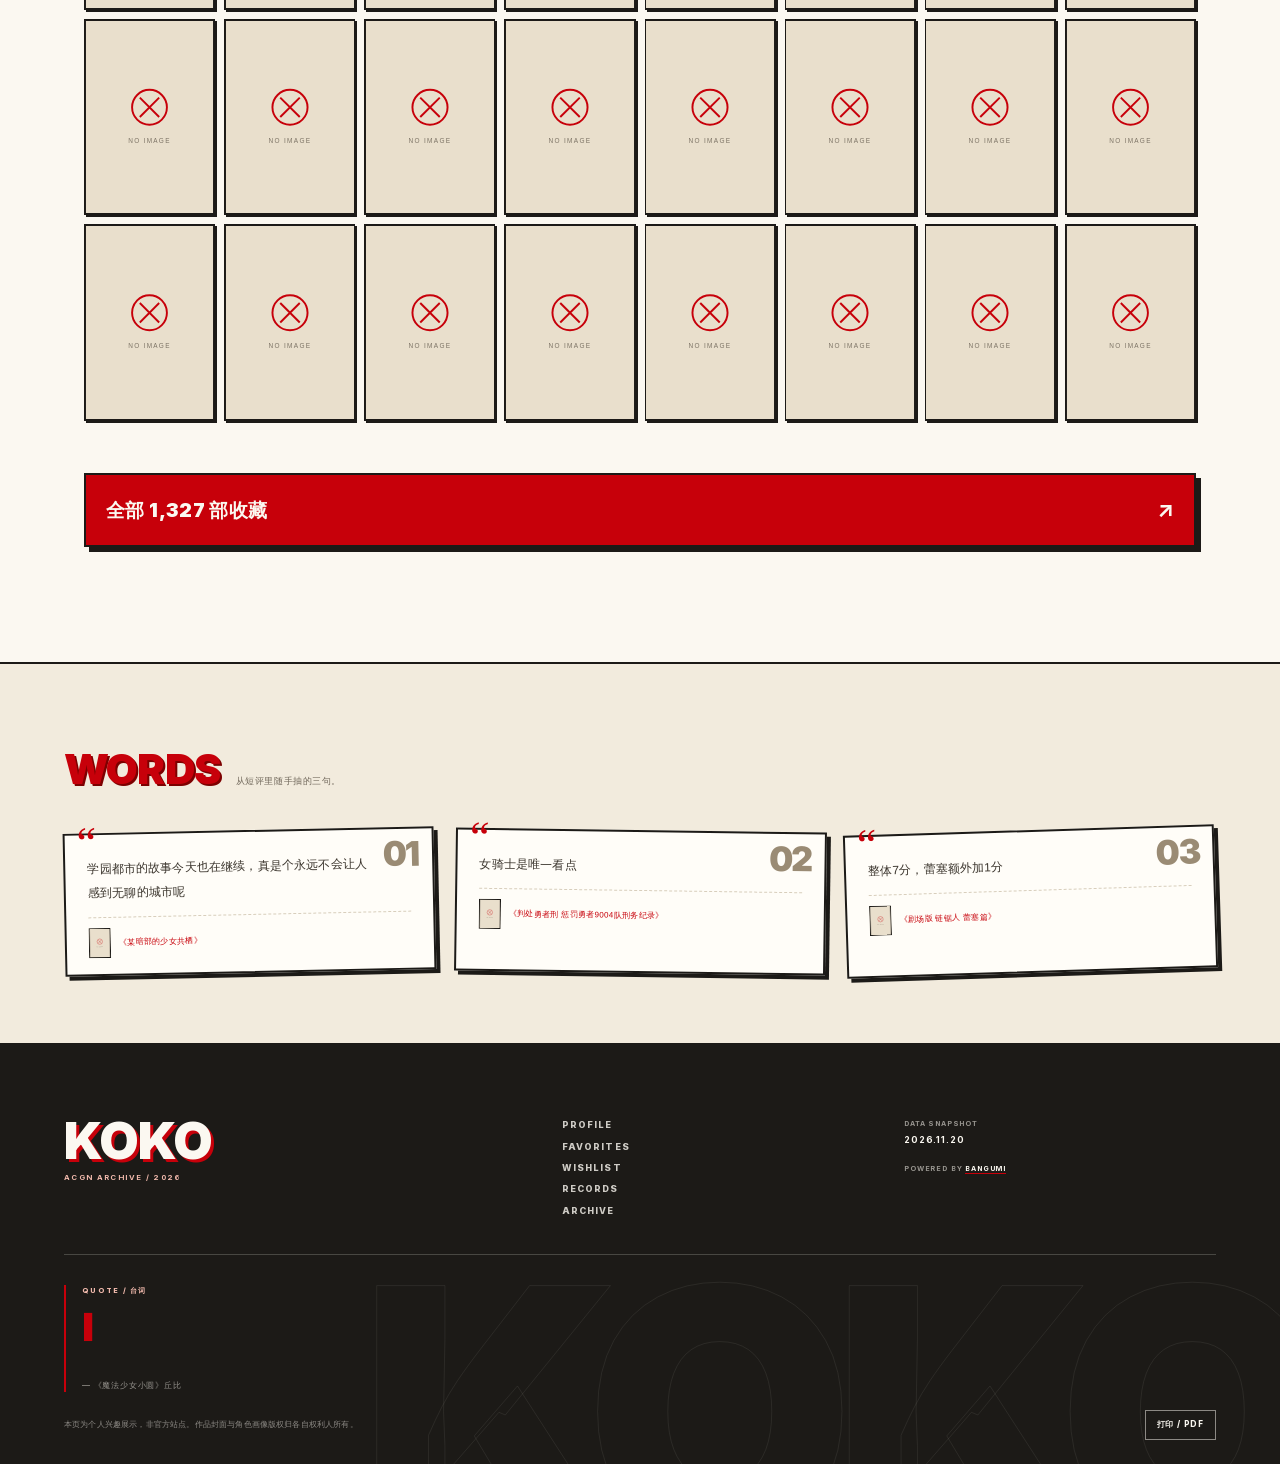
==== commit 7afc4c5e: "feat: feedback pass on menu, links and footer" ====
--- a/index.html
+++ b/index.html
@@ -47,12 +47,14 @@
   <p class="head-status"><i aria-hidden="true"></i><span>DATA FROM BANGUMI</span></p>
 </header>
 
-<button class="menu-stamp" id="menu-button" type="button" aria-expanded="false" aria-controls="menu">
+<button class="menu-stamp" id="menu-button" type="button" aria-expanded="false" aria-controls="menu" aria-haspopup="dialog">
     <svg class="stamp-ring" viewBox="0 0 100 100" aria-hidden="true">
       <defs><path id="ring-path" d="M50,50 m-37,0 a37,37 0 1,1 74,0 a37,37 0 1,1 -74,0"></path></defs>
-      <text><textPath href="#ring-path" startOffset="0" textLength="228" lengthAdjust="spacing">MENU · ARCHIVE ·</textPath></text>
+      <text class="ring-open"><textPath href="#ring-path" startOffset="0" textLength="228" lengthAdjust="spacing">MENU · OPEN ·</textPath></text>
+      <text class="ring-close"><textPath href="#ring-path" startOffset="0" textLength="228" lengthAdjust="spacing">CLOSE ·</textPath></text>
     </svg>
     <span class="stamp-bars" aria-hidden="true"><i></i><i></i><i></i></span>
+    <span class="stamp-edge" aria-hidden="true"><span class="edge-open">MENU</span><span class="edge-close">CLOSE</span></span>
     <span class="sr-only">打开菜单</span>
   </button>
 
@@ -61,28 +63,30 @@
   <div class="menu-pattern" aria-hidden="true"></div>
   <div class="menu-bigword" aria-hidden="true">ARCHIVE</div>
   <div class="menu-inner">
-    <div class="menu-head">
-      <a class="menu-brand" href="#top">
-        <strong>KOKO</strong>
-        <span>ACGN ARCHIVE / 2026</span>
-      </a>
-      <p class="menu-note">SELECT A SECTION<br>AND DIVE IN.</p>
-    </div>
-    <nav class="menu-list" aria-label="全站导航">
-      <a class="menu-link" href="#top" data-i="0"><span class="menu-no">00</span><span class="menu-en">TOP</span><span class="menu-zh">回到开头</span></a>
-      <a class="menu-link" href="#profile" data-i="1"><span class="menu-no">01</span><span class="menu-en">PROFILE</span><span class="menu-zh">关于我</span></a>
-      <a class="menu-link" href="#feature" data-i="2"><span class="menu-no">02</span><span class="menu-en">FEATURED</span><span class="menu-zh">最近沉迷</span></a>
-      <a class="menu-link" href="#favorites" data-i="3"><span class="menu-no">03</span><span class="menu-en">FAVORITES</span><span class="menu-zh">最爱角色</span></a>
-      <a class="menu-link" href="#watching" data-i="4"><span class="menu-no">04</span><span class="menu-en">WATCHING</span><span class="menu-zh">最近在看</span></a>
-      <a class="menu-link" href="#wishlist" data-i="5"><span class="menu-no">05</span><span class="menu-en">WISHLIST</span><span class="menu-zh">想看清单</span></a>
-      <a class="menu-link" href="#records" data-i="6"><span class="menu-no">06</span><span class="menu-en">RECORDS</span><span class="menu-zh">观看记录</span></a>
-      <a class="menu-link" href="#top-rated" data-i="7"><span class="menu-no">07</span><span class="menu-en">TOP RATED</span><span class="menu-zh">评分最高</span></a>
-      <a class="menu-link" href="#archive" data-i="8"><span class="menu-no">08</span><span class="menu-en">ARCHIVE</span><span class="menu-zh">收藏墙</span></a>
-    </nav>
+    <div class="menu-layout">
+      <div class="menu-left">
+        <p class="menu-kicker">KOKO / ACGN ARCHIVE / 2026</p>
+        <a class="menu-title" href="#top" aria-label="回到顶部">
+          <span>可可</span>
+          <span>糯米</span>
+          <span>团子</span>
+        </a>
+        <div class="menu-social" aria-label="社交链接"></div>
+      </div>
+
+      <nav class="menu-list" aria-label="全站导航">
+        <a class="menu-link" href="#profile"><span class="menu-en">PROFILE</span><span class="menu-jp" lang="ja">プロフィール</span></a>
+        <a class="menu-link" href="#feature"><span class="menu-en">FEATURED</span><span class="menu-jp" lang="ja">注目</span></a>
+        <a class="menu-link" href="#favorites"><span class="menu-en">FAVORITES</span><span class="menu-jp" lang="ja">お気に入り</span></a>
+        <a class="menu-link" href="#watching"><span class="menu-en">WATCHING</span><span class="menu-jp" lang="ja">視聴中</span></a>
+        <a class="menu-link" href="#wishlist"><span class="menu-en">WISHLIST</span><span class="menu-jp" lang="ja">観たいもの</span></a>
+        <a class="menu-link" href="#records"><span class="menu-en">RECORDS</span><span class="menu-jp" lang="ja">記録</span></a>
+        <a class="menu-link" href="#top-rated"><span class="menu-en">TOP RATED</span><span class="menu-jp" lang="ja">高評価</span></a>
+        <a class="menu-link" href="#archive"><span class="menu-en">ARCHIVE</span><span class="menu-jp" lang="ja">アーカイブ</span></a>
+      </nav>
+    </div>
+
     <div class="menu-foot">
-      <div class="menu-social">
-        <a href="https://bgm.tv/user/m1n" target="_blank" rel="noopener noreferrer">BANGUMI ↗</a>
-      </div>
       <p>FAN-MADE, NOT AFFILIATED.<br>DATA © BANGUMI.TV</p>
     </div>
   </div>
@@ -144,7 +148,7 @@
       </div>
       <p class="hero-tagline" id="tagline"></p>
       <div class="hero-actions">
-        <a class="btn btn-red" href="#profile"><span>打开档案</span><b aria-hidden="true">↗</b></a>
+        <a class="btn btn-red" href="https://bgm.tv/user/m1n" target="_blank" rel="noopener noreferrer"><span>打开 BANGUMI</span><b aria-hidden="true">↗</b></a>
         <a class="btn btn-line" href="#records">看看数据</a>
       </div>
       <dl class="hero-stats" id="hero-stats">
@@ -211,7 +215,7 @@
         <div class="tag-row" id="profile-tags"></div>
         <div class="profile-foot">
           <span>STATUS: <b>OPEN</b></span>
-          <a href="https://bgm.tv/user/m1n/collections" target="_blank" rel="noopener noreferrer">全部收藏 ↗</a>
+          <a href="https://bgm.tv/user/m1n" target="_blank" rel="noopener noreferrer">BANGUMI 主页 ↗</a>
         </div>
       </article>
 
@@ -261,7 +265,6 @@
     </header>
 
     <div class="char-grid" id="char-grid"></div>
-    <p class="sec-footnote reveal">按喜欢程度排序，第 1 位是雷打不动的本命。</p>
   </section>
 
   <!-- ================= WATCHING ================= -->
@@ -292,7 +295,7 @@
         <button type="button" class="wish-random" id="wish-random" aria-label="从想看清单随机抽一部">
           <span>今晚看什么？</span><b>随机抽一部 ↻</b>
         </button>
-        <a class="wish-link" href="https://bgm.tv/user/m1n/collections" target="_blank" rel="noopener noreferrer">去 BANGUMI 看全部 <b aria-hidden="true">↗</b></a>
+        <a class="wish-link" href="https://bgm.tv/user/m1n" target="_blank" rel="noopener noreferrer">去 BANGUMI 主页 <b aria-hidden="true">↗</b></a>
       </aside>
 
       <div class="wish-shelf">
@@ -319,7 +322,6 @@
       <article class="panel panel-rating reveal">
         <div class="panel-head"><h3>评分分布</h3><span>RATING</span></div>
         <div class="rating-chart" id="rating-chart"></div>
-        <p class="panel-note" id="rating-note"></p>
       </article>
 
       <article class="panel panel-status reveal">
@@ -330,19 +332,16 @@
       <article class="panel panel-tags reveal">
         <div class="panel-head"><h3>口味关键词</h3><span>TASTE</span></div>
         <div class="tag-cloud" id="tag-cloud"></div>
-        <p class="panel-note">点击标签，去收藏墙筛选。</p>
       </article>
 
       <article class="panel panel-year reveal">
         <div class="panel-head"><h3>年份分布</h3><span>YEARS</span></div>
         <div class="year-chart" id="year-chart"></div>
-        <p class="panel-note">按作品首播 / 出版年份统计，2000 年以前合并；点击年份去收藏墙筛选。</p>
       </article>
 
       <article class="panel panel-studio reveal">
         <div class="panel-head"><h3>制作公司</h3><span>STUDIO / BY TAGS</span></div>
         <div class="studio-grid" id="studio-grid"></div>
-        <p class="panel-note">按收藏条目的制作公司标签统计，可能漏计；只展示出现最多的 8 家。</p>
       </article>
 
       <article class="panel panel-diff reveal">
@@ -350,11 +349,10 @@
         <div class="taste-grid">
           <div class="taste-scatter" id="taste-scatter"></div>
           <div class="taste-side">
-            <p class="taste-caption">分歧最大的 8 部 <span>8 BIGGEST GAPS</span></p>
+            <p class="taste-caption">分歧最大的 8 部</p>
             <div class="diff-list" id="deviation-list"></div>
           </div>
         </div>
-        <p class="panel-note" id="taste-note"></p>
       </article>
     </div>
   </section>
@@ -403,8 +401,8 @@
       </button>
     </div>
 
-    <a class="archive-more reveal" href="https://bgm.tv/user/m1n/collections" target="_blank" rel="noopener noreferrer">
-      <span>全部 1327 部收藏</span><b aria-hidden="true">↗</b>
+    <a class="archive-more reveal" href="https://bgm.tv/user/m1n" target="_blank" rel="noopener noreferrer">
+      <span>去 BANGUMI 主页</span><b aria-hidden="true">↗</b>
     </a>
   </section>
 
@@ -435,16 +433,20 @@
       <a href="#archive">ARCHIVE</a>
     </div>
     <div class="footer-meta">
-      <p>DATA SNAPSHOT<br><b id="snapshot-date">—</b></p>
+      <p title="最后一次抓取 Bangumi 数据的时间；收藏更新后需要重新运行 scripts/fetch_bgm.py">DATA SNAPSHOT<br><b id="snapshot-date">—</b></p>
       <p>POWERED BY <a href="https://bgm.tv" target="_blank" rel="noopener noreferrer">BANGUMI</a></p>
     </div>
   </div>
-  <p class="footer-manifesto">不是排行榜，也不是推荐算法。只是一个把喜欢过的东西留下来的地方。</p>
+  <div class="footer-quote" id="footer-quote">
+    <p class="footer-quote-label">QUOTE / 台词</p>
+    <p class="footer-quote-text"><span id="quote-text"></span><span class="quote-cursor" aria-hidden="true">▌</span></p>
+    <p class="footer-quote-from" id="quote-from"></p>
+    <p class="sr-only" id="quote-sr" aria-live="polite"></p>
+  </div>
   <div class="footer-bottom">
     <p>本页为个人兴趣展示，非官方站点。作品封面与角色画像版权归各自权利人所有。</p>
     <div class="footer-actions">
       <button type="button" class="print-link" id="print-page">打印 / PDF</button>
-      <a href="#top" class="to-top">BACK TO TOP <span aria-hidden="true">↑</span></a>
     </div>
   </div>
 </footer>
--- a/style.css
+++ b/style.css
@@ -15,7 +15,7 @@
 }
 @font-face {
   font-family: "KOKO Pop";
-  src: url("assets/fonts/mochiy-subset.woff2") format("woff2");
+  src: url("assets/fonts/mochiy-subset-2.woff2") format("woff2");
   font-weight: 400;
   font-style: normal;
   font-display: swap;
@@ -362,7 +362,22 @@
   transition: transform .4s cubic-bezier(.7, 0, .2, 1), opacity .3s;
 }
 .menu-stamp[aria-expanded="true"] { background: var(--paper); color: var(--red); box-shadow: 5px 5px 0 var(--red-deep); }
-.menu-stamp[aria-expanded="true"] .stamp-ring { opacity: 0; }
+.stamp-edge {
+  position: absolute;
+  left: 9px;
+  top: 50%;
+  transform: translateY(-50%) rotate(-90deg);
+  font-family: var(--font-en);
+  font-weight: 900;
+  font-size: 9px;
+  letter-spacing: .28em;
+  color: currentColor;
+  pointer-events: none;
+  white-space: nowrap;
+}
+.stamp-edge .edge-close { display: none; }
+.menu-stamp[aria-expanded="true"] .stamp-edge .edge-open { display: none; }
+.menu-stamp[aria-expanded="true"] .stamp-edge .edge-close { display: inline; }
 .menu-stamp[aria-expanded="true"] .stamp-bars i:nth-child(1) { transform: translateY(8px) rotate(45deg); }
 .menu-stamp[aria-expanded="true"] .stamp-bars i:nth-child(2) { opacity: 0; transform: scaleX(0); }
 .menu-stamp[aria-expanded="true"] .stamp-bars i:nth-child(3) { transform: translateY(-8px) rotate(-45deg); }
@@ -1003,13 +1018,6 @@
   padding-bottom: 4px;
 }
 
-.sec-footnote {
-  margin-top: 20px;
-  font-size: 10px;
-  color: var(--muted);
-  letter-spacing: .04em;
-}
-
 /* reveal */
 .js .reveal { opacity: 0; transform: translateY(26px); }
 .js .reveal.in {
@@ -1563,12 +1571,6 @@
   font-weight: 900;
   line-height: 1.25;
   letter-spacing: -.01em;
-}
-.char-note {
-  min-height: 3.6em;
-  font-size: 10px;
-  line-height: 1.8;
-  color: var(--muted);
 }
 .char-meta {
   display: flex;
@@ -2813,16 +2815,6 @@
 }
 .footer-meta b { color: var(--paper); font-size: 9px; }
 .footer-meta a { color: var(--paper); text-decoration: none; border-bottom: 1px solid var(--red); }
-.footer-manifesto {
-  position: relative;
-  z-index: 2;
-  max-width: var(--wrap);
-  margin: 26px auto 0;
-  font-size: 11px;
-  line-height: 1.9;
-  letter-spacing: .04em;
-  color: rgba(251, 248, 241, .78);
-}
 
 .footer-bottom {
   position: relative;
@@ -3278,7 +3270,6 @@
   .char-info { padding-top: 12px; }
   .char-jp { font-size: 7px; }
   .char-name { font-size: 1rem; }
-  .char-note { min-height: 0; font-size: 9px; line-height: 1.7; }
   .char-meta { gap: 5px 8px; }
   .char-meta dt { font-size: 5.5px; }
   .char-meta dd { font-size: 7px; }
@@ -3359,8 +3350,6 @@
 
 @media (max-width: 380px) {
   .hero-title { font-size: 3.2rem; }
-  .char-grid { grid-template-columns: 1fr; }
-  .char-card:last-child:nth-child(odd) { grid-column: auto !important; width: auto; margin-inline: 0; }
   .archive-grid { grid-template-columns: repeat(3, minmax(0, 1fr)); }
 }
 
@@ -3389,7 +3378,7 @@
   .paper, .dots, .confetti, .progress, .site-head, .menu, .menu-stamp,
   .ticker, .to-top-fab, .hero-art, .hero-actions, .scroll-cue, .skip,
   .feature, .wishlist, #wishlist, .archive, .words, .detail, .footer-big,
-  .footer-manifesto, .footer-nav, .footer-actions, .print-link, .to-top,
+  .footer-quote, .footer-nav, .footer-actions, .print-link, .to-top,
   .theme-switch { display: none !important; }
   main { max-width: none; padding: 0; }
   .hero { display: block; min-height: 0; padding: 0 0 8mm; }
@@ -3412,6 +3401,8 @@
   .profile-card, .now-card, .fact-strip, .panel, .top-column, .number-row,
   .char-pic, .watch-row { box-shadow: none !important; background: #fff !important; }
   .profile-card, .now-card, .panel, .top-column { border: 1px solid #bbb; }
+  .fact-strip { display: none !important; }
+  .number-row, .char-card, .top-column, .panel, .now-card { break-inside: avoid; }
   .now-grid { gap: 3mm; }
   .now-card { break-inside: avoid; padding: 2mm; }
   .tag { background: #fff; box-shadow: none; }
@@ -3421,7 +3412,6 @@
   .char-card { grid-column: auto !important; width: auto !important; margin: 0 !important; transform: none !important; break-inside: avoid; }
   .char-pic { border: 1px solid #999; padding: 1mm 1mm 5mm; }
   .char-pic::before, .char-no, .char-open { display: none !important; }
-  .char-note { min-height: 0; }
   .watch-board { border-top: 1px solid #999; }
   .watch-row { break-inside: avoid; grid-template-columns: 7mm 14mm 1fr 35mm 22mm; padding: 2mm 0; }
   .watch-progress { display: block !important; }
@@ -3441,3 +3431,201 @@
   a { color: #111 !important; text-decoration: none; }
   * { animation: none !important; transition: none !important; }
 }
+
+/* ============================================================
+   Menu v2 / official-site layout
+   ============================================================ */
+.menu-stamp {
+  top: -40px;
+  right: -40px;
+  width: 158px;
+  height: 158px;
+  box-shadow: 4px 4px 0 var(--ink);
+}
+.stamp-ring { inset: 8px; width: calc(100% - 16px); height: calc(100% - 16px); }
+.stamp-ring text { font-size: 10.2px; letter-spacing: 2.1px; }
+.stamp-ring .ring-close { opacity: 0; transition: opacity .3s; }
+.menu-stamp[aria-expanded="true"] .ring-open { opacity: 0; }
+.menu-stamp[aria-expanded="true"] .ring-close { opacity: 1; }
+.menu-stamp[aria-expanded="true"] { background: var(--paper); color: var(--red); box-shadow: 4px 4px 0 var(--red-deep); }
+.menu-stamp[aria-expanded="true"] .stamp-ring { opacity: 0; }
+
+.menu.is-open { clip-path: circle(155% at calc(100% - 60px) 60px); }
+
+.menu-inner {
+  justify-content: center;
+  padding-top: 74px;
+  padding-bottom: 26px;
+}
+.menu-layout {
+  width: 100%;
+  display: grid;
+  grid-template-columns: minmax(260px, .82fr) minmax(0, 1.18fr);
+  gap: clamp(36px, 7vw, 110px);
+  align-items: center;
+}
+.menu-left { min-width: 0; }
+.menu-kicker {
+  margin: 0 0 16px;
+  font-family: var(--font-en);
+  font-weight: 800;
+  font-size: 8px;
+  letter-spacing: .18em;
+  color: rgba(251, 248, 241, .72);
+}
+.menu-title {
+  display: flex;
+  flex-direction: column;
+  width: fit-content;
+  color: var(--paper);
+  font-size: clamp(2.7rem, 4.4vw, 4.25rem);
+  font-weight: 900;
+  line-height: 1.08;
+  letter-spacing: -.045em;
+  text-decoration: none;
+  text-shadow: 4px 4px 0 var(--red-deep);
+}
+.menu-title span:nth-child(2) { padding-left: .38em; }
+.menu-title span:nth-child(3) { padding-left: .1em; }
+.menu-social {
+  display: flex;
+  flex-wrap: wrap;
+  gap: 8px 18px;
+  margin-top: clamp(24px, 4vw, 42px);
+}
+.menu-social a {
+  font-family: var(--font-en);
+  font-weight: 800;
+  font-size: 9px;
+  letter-spacing: .12em;
+  color: var(--paper);
+  text-decoration: none;
+  border-bottom: 1px solid rgba(251, 248, 241, .55);
+  padding-bottom: 2px;
+  transition: color .2s, border-color .2s;
+}
+.menu-social a:hover { color: var(--yellow); border-color: var(--yellow); }
+
+.menu-list {
+  flex: none;
+  margin: 0;
+  display: flex;
+  flex-direction: column;
+  justify-content: center;
+}
+.menu-link {
+  display: flex;
+  flex-direction: column;
+  align-items: flex-start;
+  gap: 2px;
+  grid-template-columns: none;
+  padding: 8px 0 9px;
+  border-bottom: 1px solid rgba(255, 253, 248, .25);
+}
+.menu-en {
+  font-size: clamp(2.1rem, 4.2vw, 3.5rem);
+  line-height: .95;
+  text-shadow: 3px 3px 0 var(--red-deep);
+}
+.menu-jp {
+  font-family: var(--font-jp);
+  font-size: 10px;
+  line-height: 1.4;
+  letter-spacing: .04em;
+  color: rgba(251, 248, 241, .72);
+  transition: color .25s;
+}
+.menu-link::after {
+  top: 50%;
+  right: 0;
+  transform: translate(-8px, -50%);
+  font-size: 16px;
+}
+.menu-link:hover .menu-en { transform: translateX(10px); color: #ffe5a3; }
+.menu-link:hover .menu-jp { transform: translateX(10px); color: var(--paper); }
+.menu-link:hover::after { transform: translate(0, -50%); }
+.menu-foot {
+  margin-top: auto;
+  padding-top: 16px;
+  border-top: 1px solid rgba(255, 253, 248, .3);
+  justify-content: flex-end;
+}
+.menu-foot p { text-align: right; }
+
+@media (max-width: 820px) {
+  .menu-stamp { top: -26px; right: -26px; width: 108px; height: 108px; }
+  .stamp-ring { inset: 6px; width: calc(100% - 12px); height: calc(100% - 12px); }
+  .stamp-ring text { font-size: 9.4px; letter-spacing: 1.4px; }
+  .stamp-edge { left: 7px; font-size: 7.5px; }
+  .menu-inner { padding-top: 42px; }
+  .menu-layout { grid-template-columns: 1fr; gap: 22px; align-content: start; }
+  .menu-title { font-size: clamp(2.4rem, 7.6vw, 3.1rem); line-height: 1.02; }
+  .menu-social { margin-top: 18px; }
+  .menu-list { margin-top: 6px; }
+  .menu-en { font-size: clamp(1.8rem, 7.4vw, 2.4rem); }
+  .menu-link { padding: 6px 0 7px; }
+  .menu-jp { font-size: 9px; }
+}
+
+@media (max-width: 640px) {
+  .menu-stamp { top: -20px; right: -20px; width: 94px; height: 94px; }
+  .menu-stamp .stamp-bars { width: 22px; gap: 5px; }
+  .stamp-ring text { font-size: 8.4px; letter-spacing: 1px; }
+  .menu-inner { padding-top: 36px; padding-bottom: 18px; }
+  .menu-layout { gap: 16px; }
+  .menu-kicker { font-size: 7px; margin-bottom: 10px; }
+  .menu-title { font-size: 2.25rem; line-height: 1.02; }
+  .menu-social { gap: 6px 14px; margin-top: 14px; }
+  .menu-social a { font-size: 8px; }
+  .menu-list { margin-top: 0; }
+  .menu-en { font-size: 1.7rem; }
+  .menu-jp { font-size: 8px; }
+  .menu-link { padding: 5px 0 6px; }
+  .menu-foot { padding-top: 10px; }
+}
+
+/* ============================================================
+   Footer quote
+   ============================================================ */
+.footer-quote {
+  position: relative;
+  z-index: 2;
+  max-width: var(--wrap);
+  margin: 30px auto 0;
+  padding: 0 0 0 16px;
+  border-left: 2px solid var(--red);
+}
+.footer-quote-label {
+  margin: 0 0 10px;
+  font-family: var(--font-en);
+  font-weight: 800;
+  font-size: 7px;
+  letter-spacing: .18em;
+  color: var(--pink);
+}
+.footer-quote-text {
+  min-height: 2.8em;
+  margin: 0;
+  font-size: clamp(1.05rem, 1.9vw, 1.45rem);
+  font-weight: 500;
+  line-height: 1.7;
+  color: var(--paper);
+}
+.quote-cursor {
+  display: inline-block;
+  margin-left: 2px;
+  color: var(--red);
+  animation: blink 1s steps(1) infinite;
+}
+@keyframes blink { 50% { opacity: 0; } }
+.footer-quote-from {
+  margin: 7px 0 0;
+  font-family: var(--font-en);
+  font-size: 8px;
+  letter-spacing: .1em;
+  color: rgba(251, 248, 241, .55);
+}
+@media (max-width: 640px) {
+  .footer-quote { margin-top: 20px; padding-left: 12px; }
+  .footer-quote-text { font-size: 1rem; }
+}
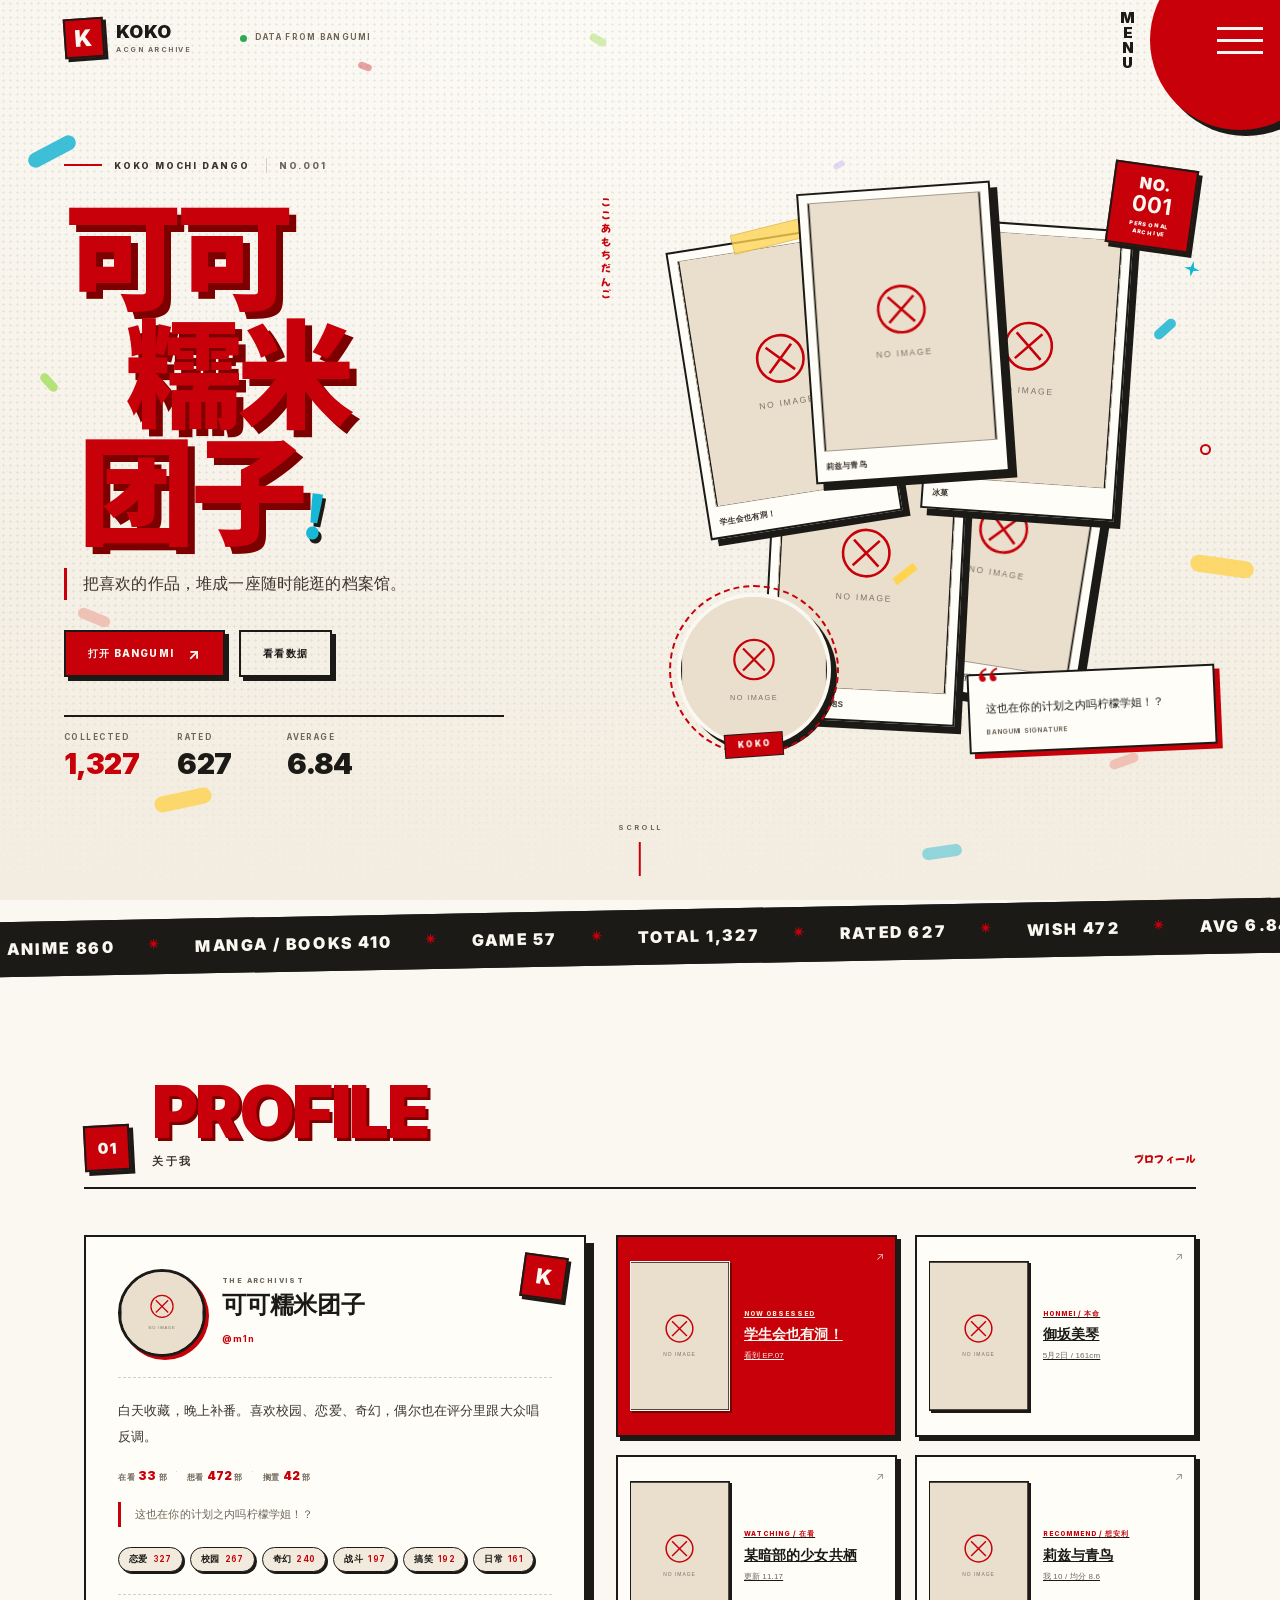
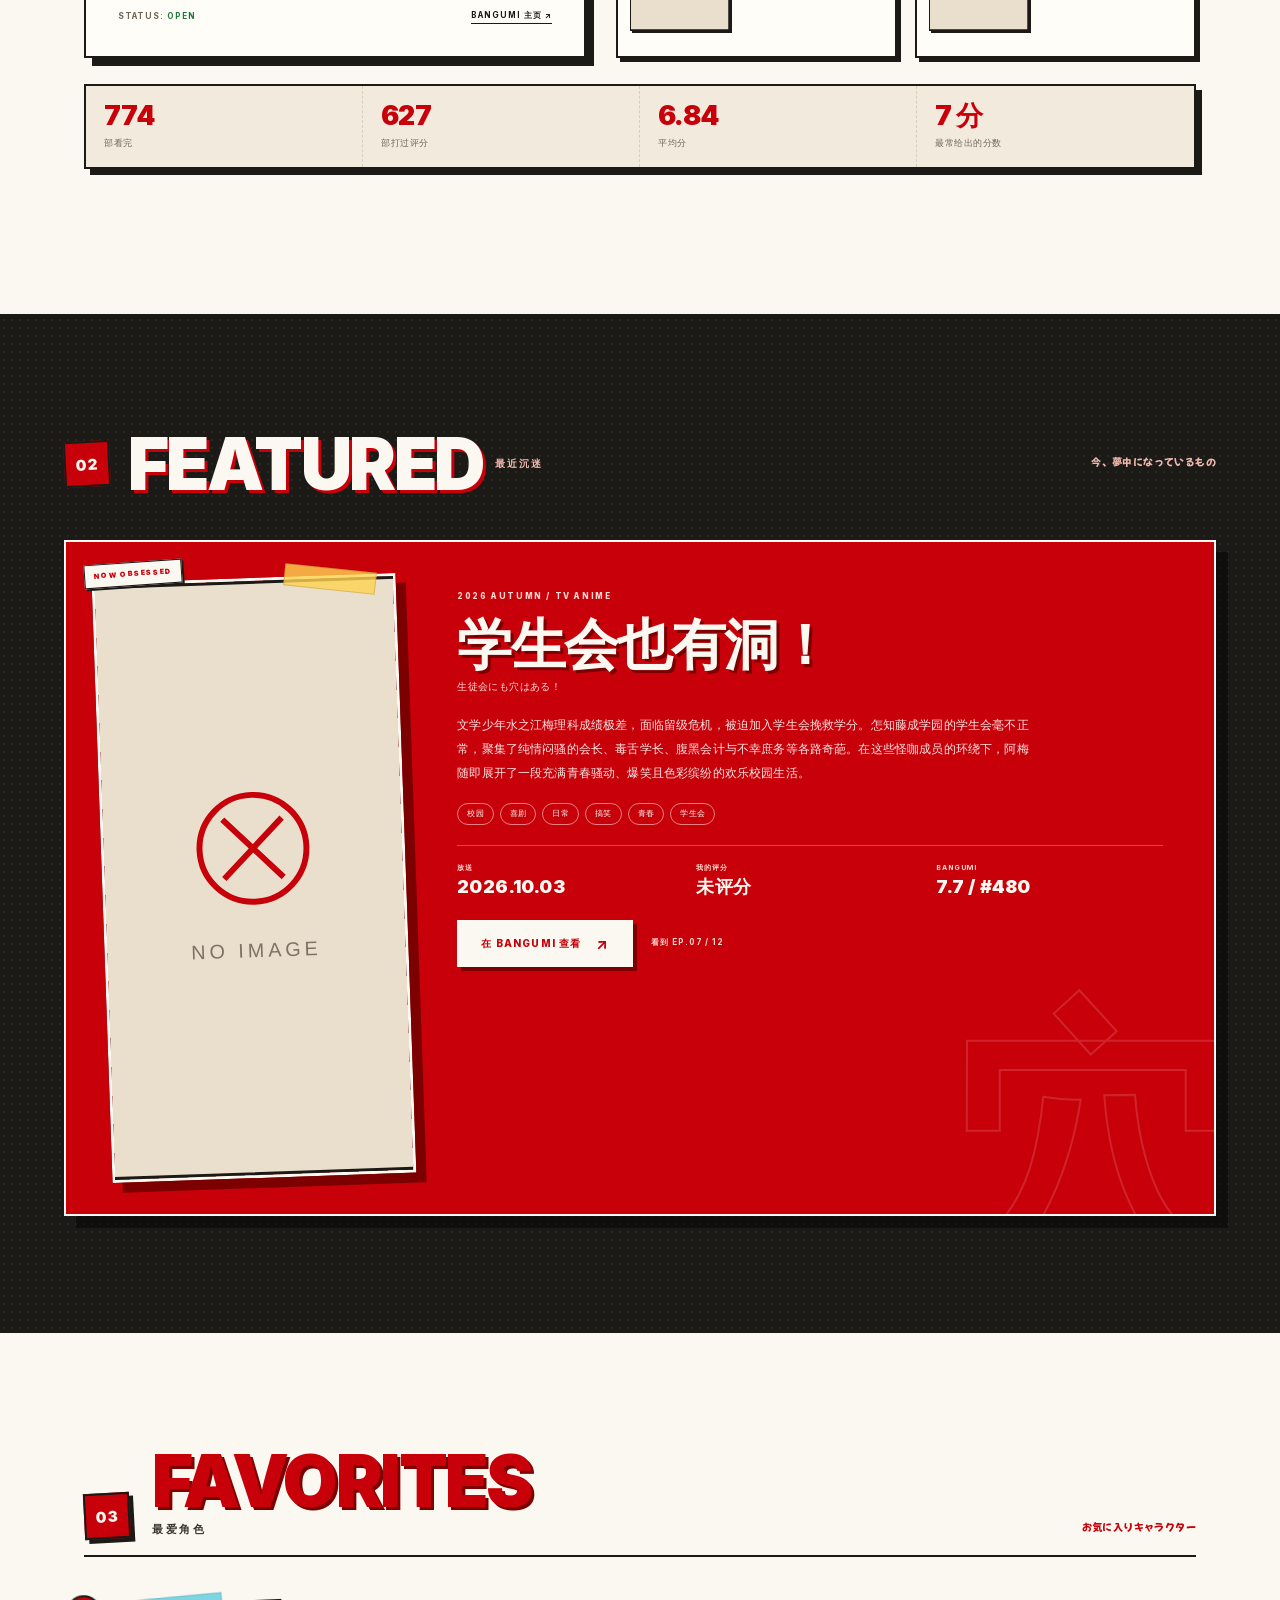
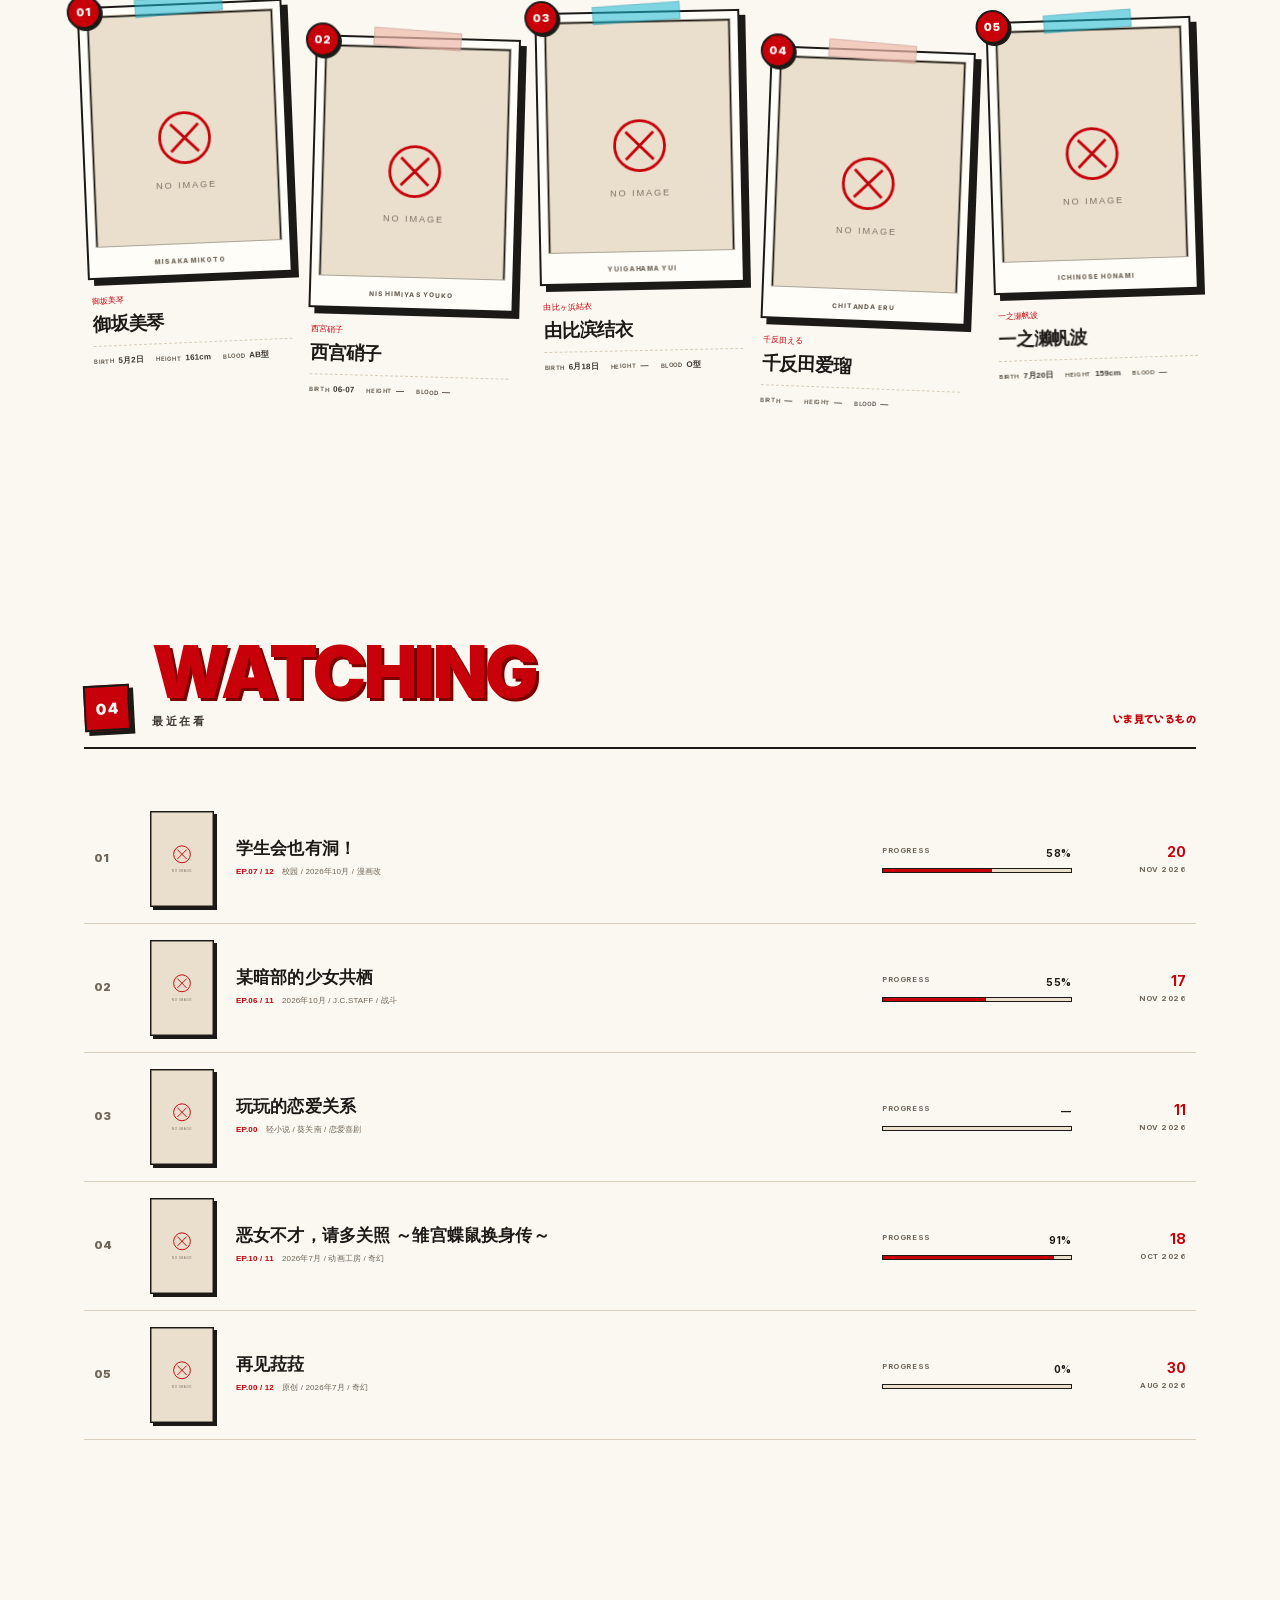
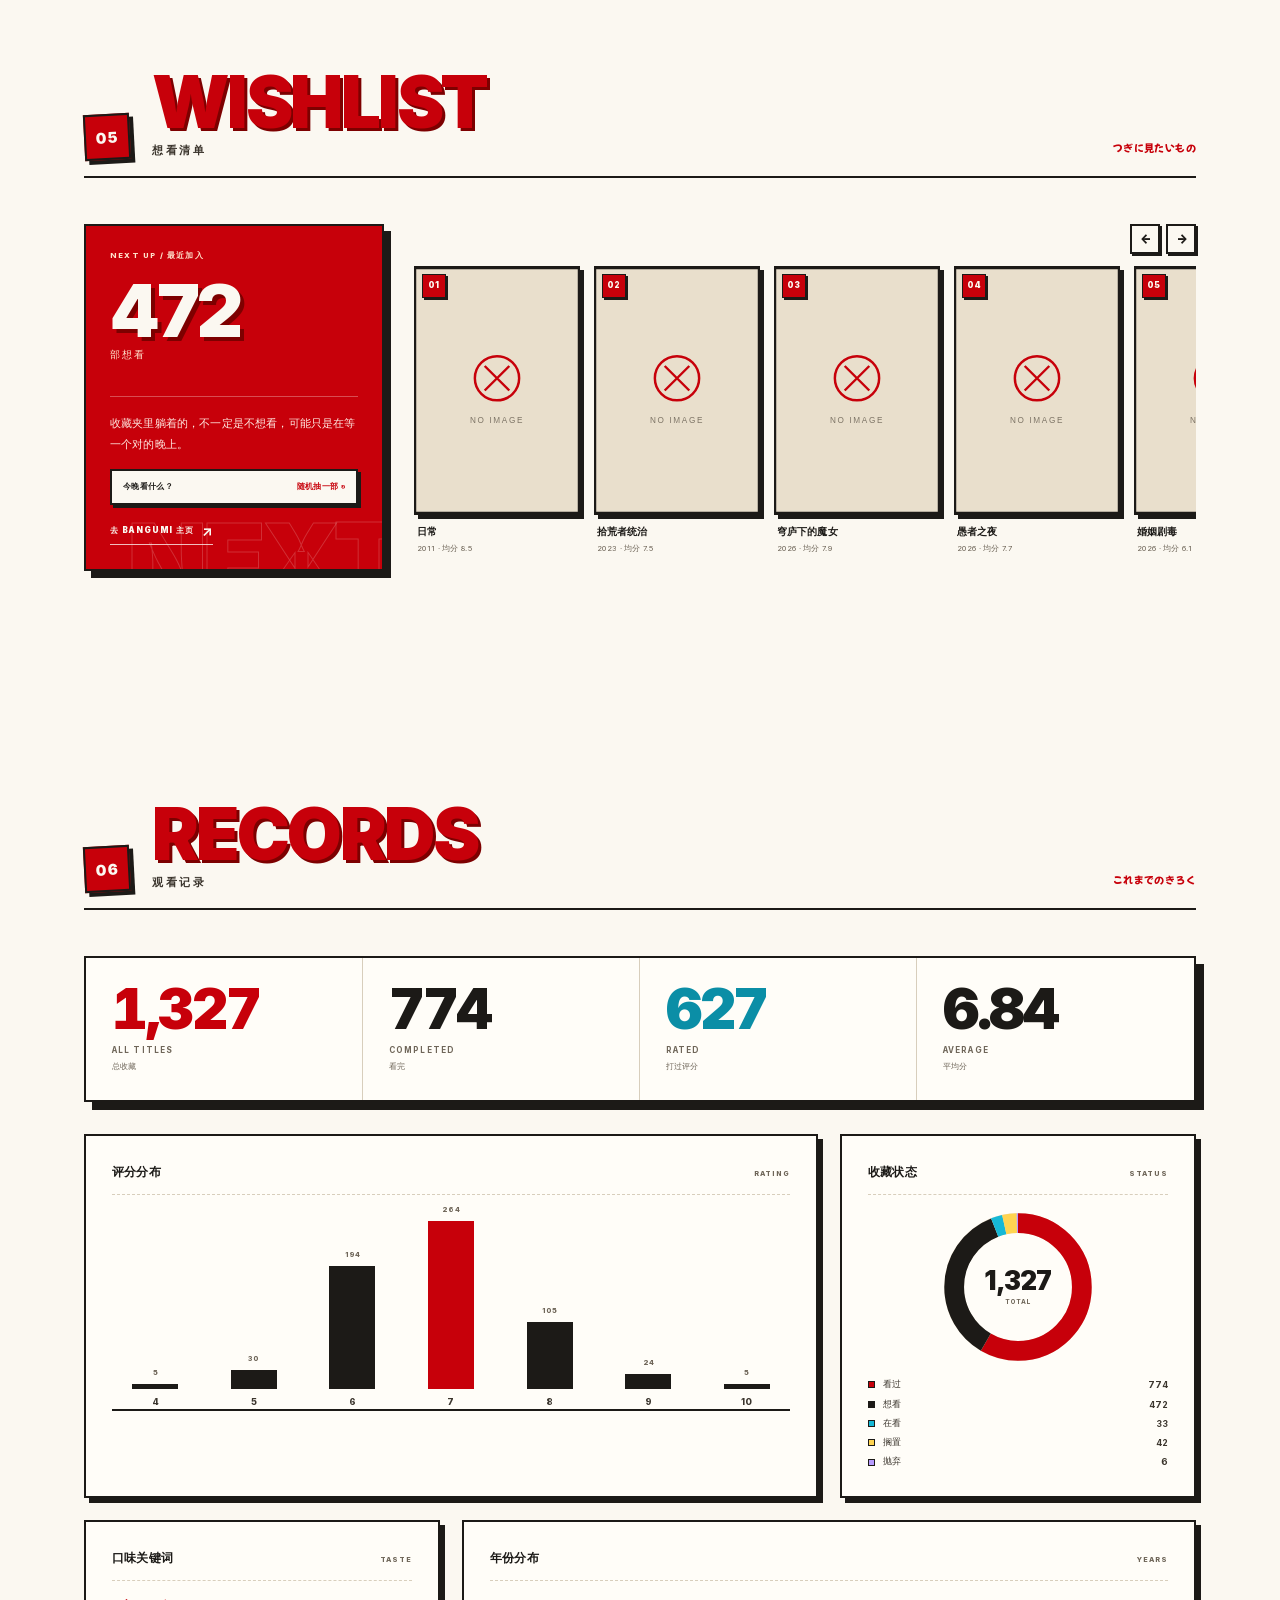
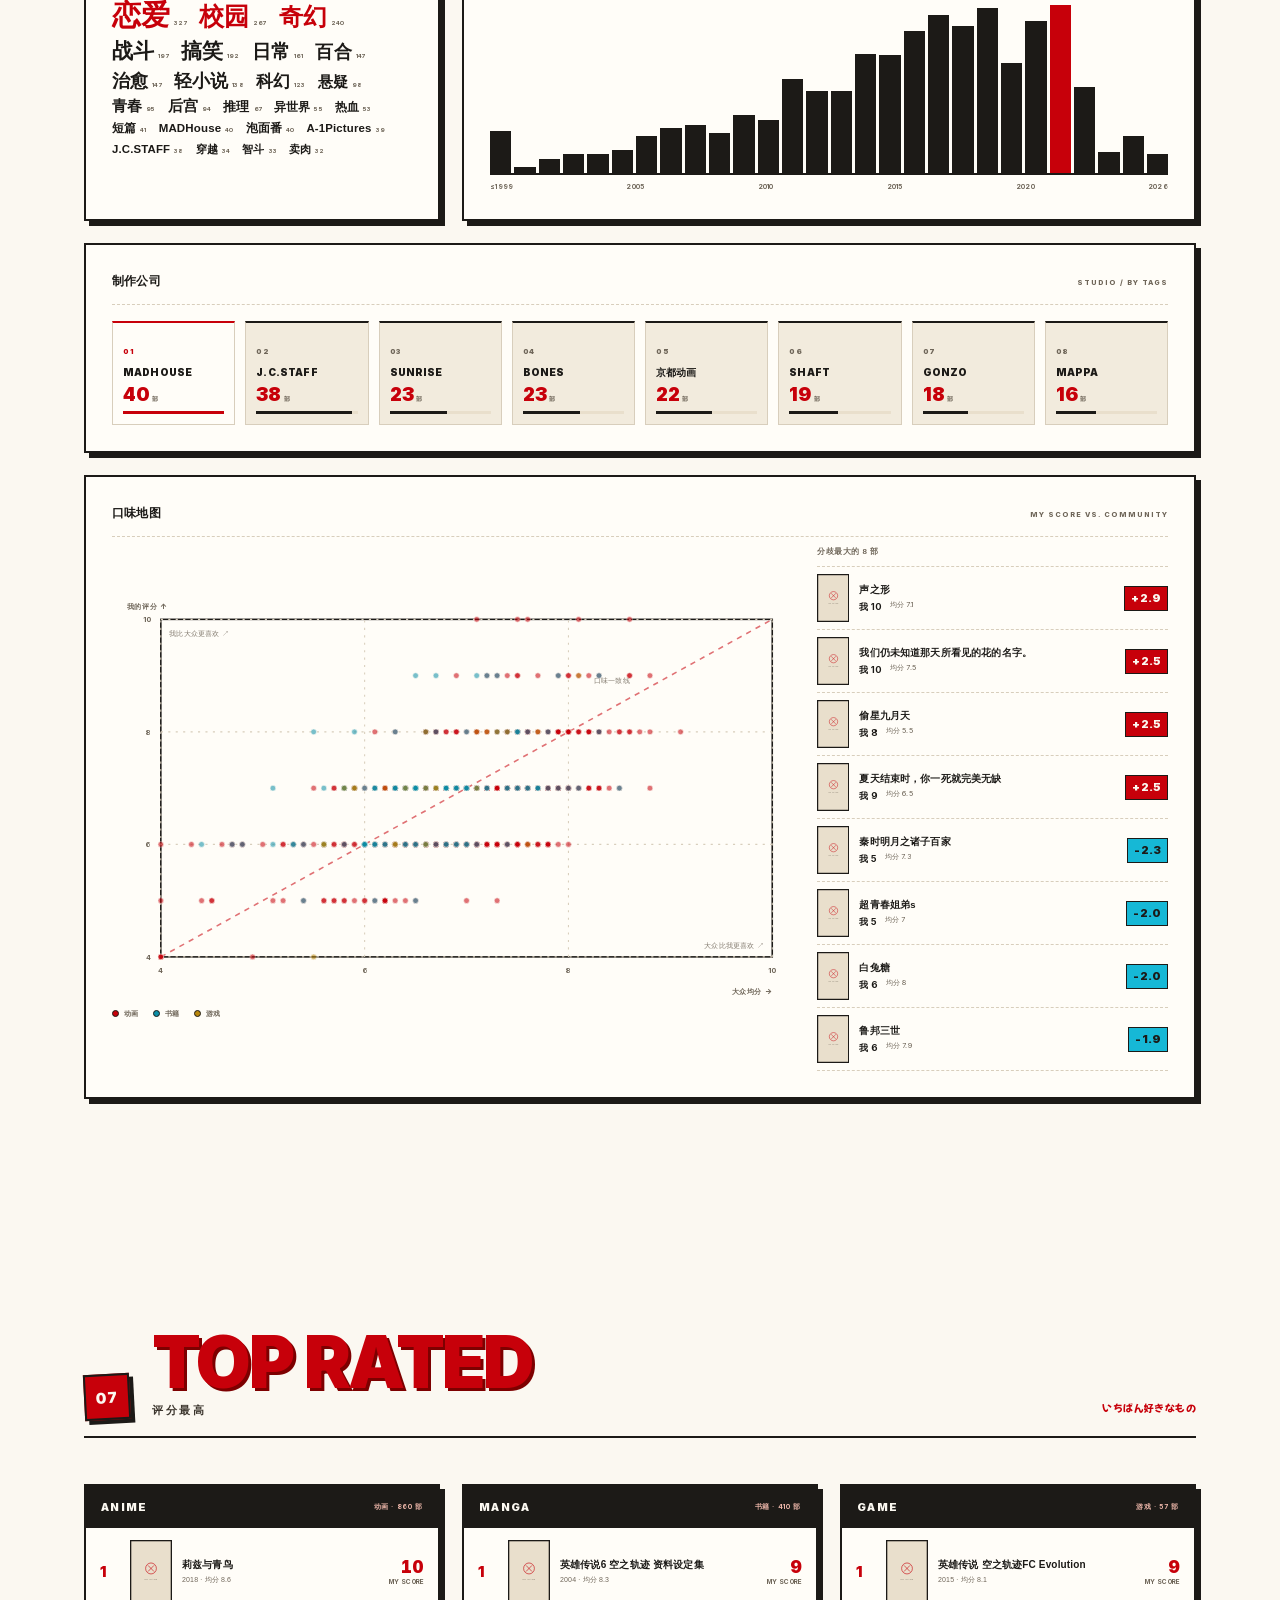
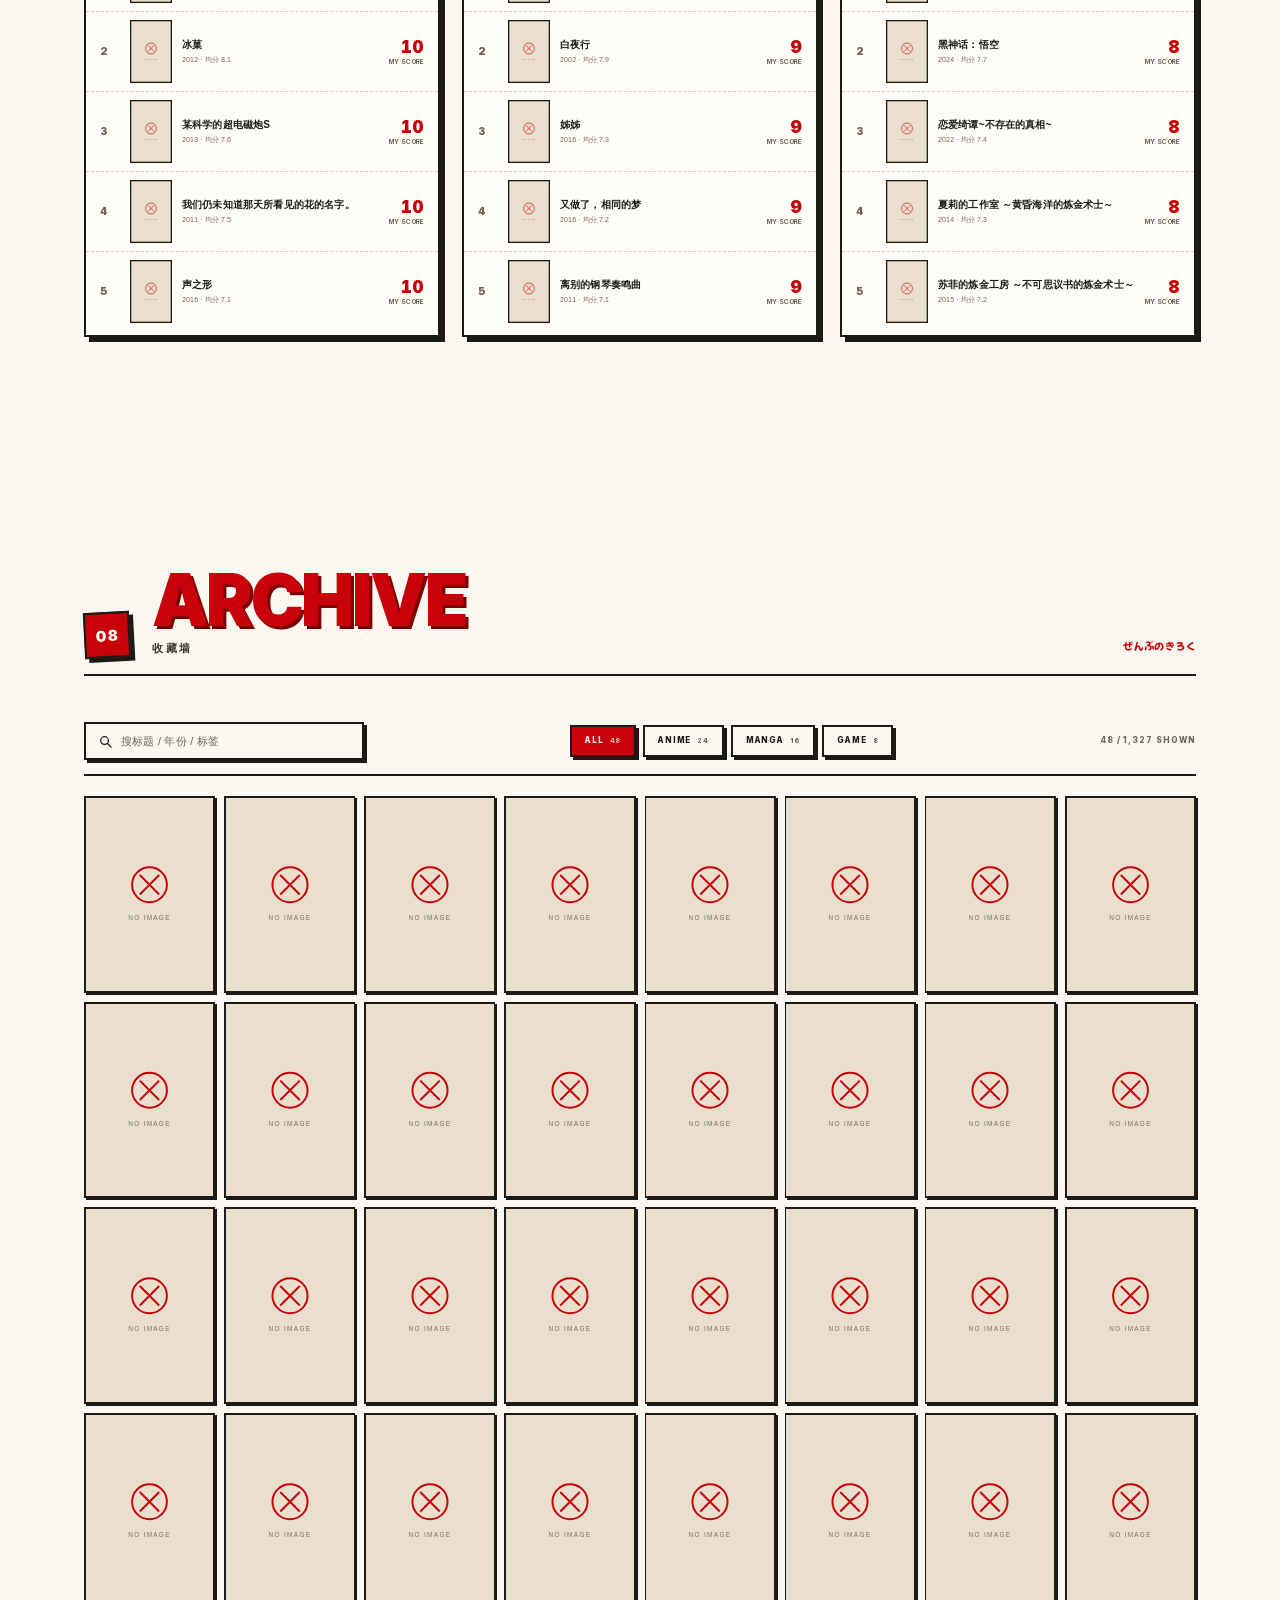
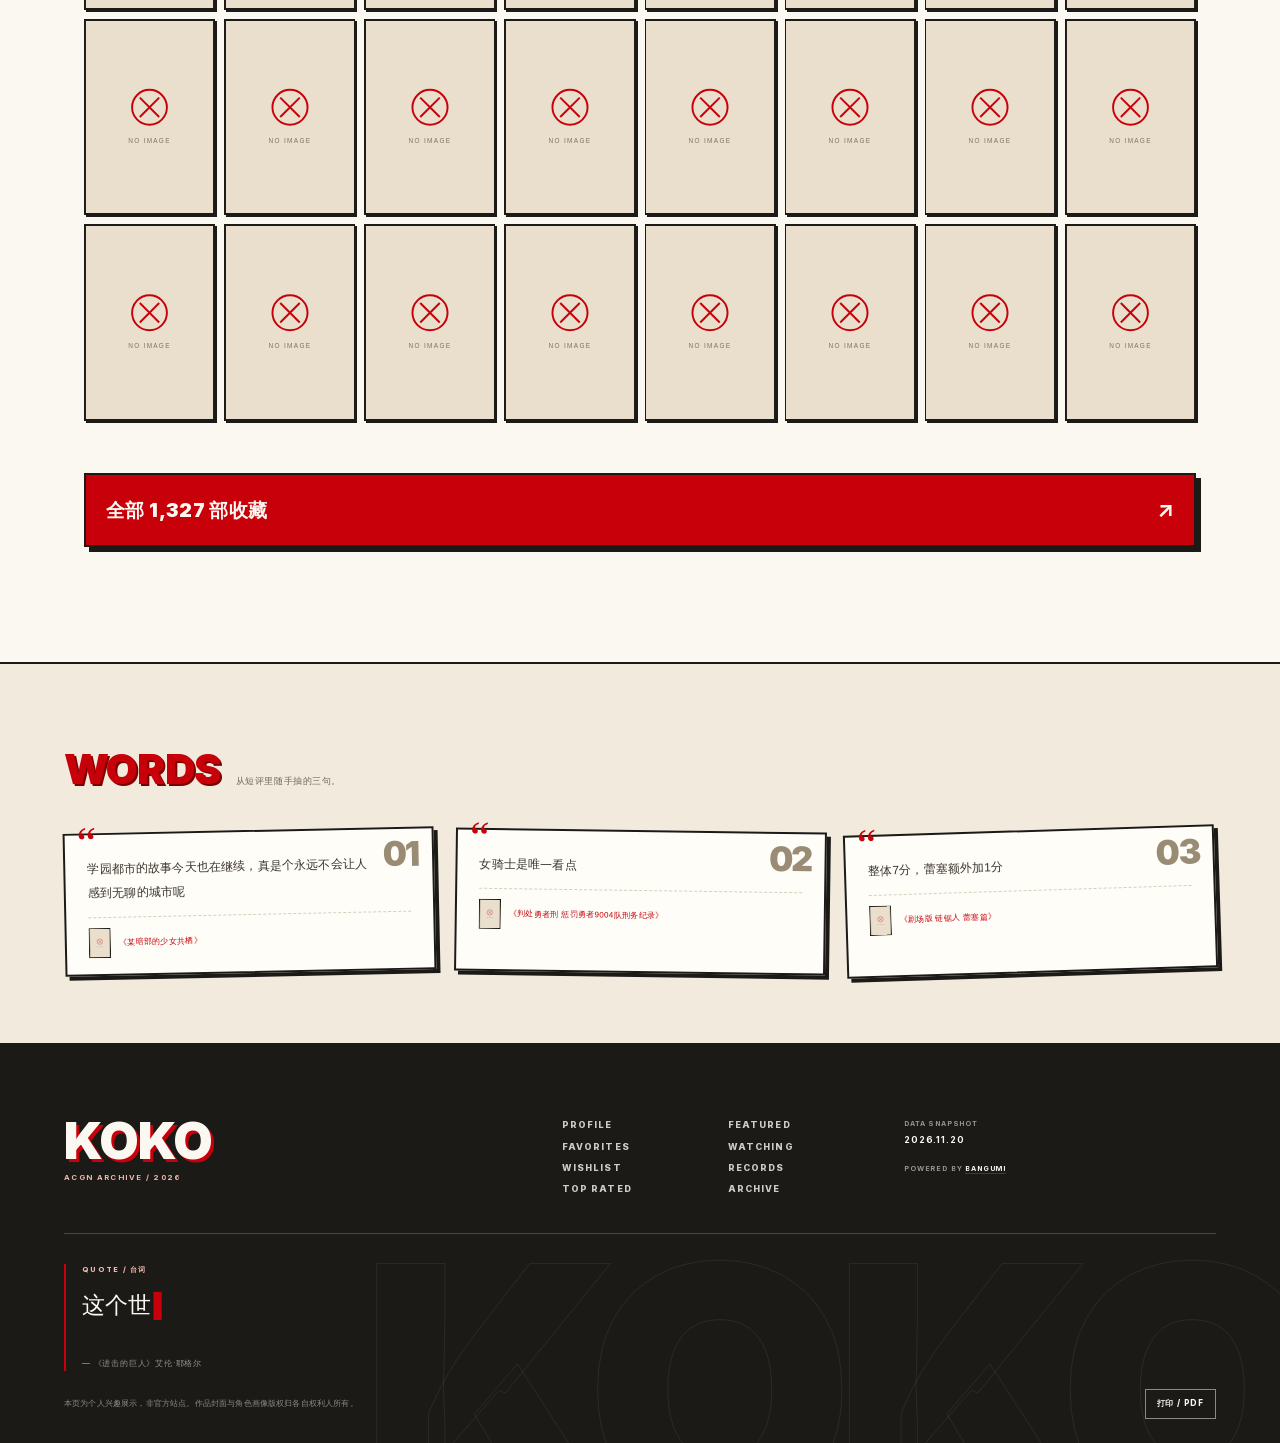
==== commit 0797de3b: "feat: refine menu lettering and complete navigation" ====
--- a/index.html
+++ b/index.html
@@ -38,23 +38,15 @@
     <span class="brand-mark">K</span>
     <span class="brand-word"><strong>KOKO</strong><small>ACGN ARCHIVE</small></span>
   </a>
-  <nav class="head-nav" aria-label="主导航">
-    <a href="#profile">PROFILE</a>
-    <a href="#favorites">FAVORITES</a>
-    <a href="#records">RECORDS</a>
-    <a href="#archive">ARCHIVE</a>
-  </nav>
   <p class="head-status"><i aria-hidden="true"></i><span>DATA FROM BANGUMI</span></p>
 </header>
 
 <button class="menu-stamp" id="menu-button" type="button" aria-expanded="false" aria-controls="menu" aria-haspopup="dialog">
-    <svg class="stamp-ring" viewBox="0 0 100 100" aria-hidden="true">
-      <defs><path id="ring-path" d="M50,50 m-37,0 a37,37 0 1,1 74,0 a37,37 0 1,1 -74,0"></path></defs>
-      <text class="ring-open"><textPath href="#ring-path" startOffset="0" textLength="228" lengthAdjust="spacing">MENU · OPEN ·</textPath></text>
-      <text class="ring-close"><textPath href="#ring-path" startOffset="0" textLength="228" lengthAdjust="spacing">CLOSE ·</textPath></text>
-    </svg>
     <span class="stamp-bars" aria-hidden="true"><i></i><i></i><i></i></span>
-    <span class="stamp-edge" aria-hidden="true"><span class="edge-open">MENU</span><span class="edge-close">CLOSE</span></span>
+    <span class="stamp-label" aria-hidden="true">
+      <span class="label-menu"><i>M</i><i>E</i><i>N</i><i>U</i></span>
+      <span class="label-close"><i>C</i><i>L</i><i>O</i><i>S</i><i>E</i></span>
+    </span>
     <span class="sr-only">打开菜单</span>
   </button>
 
@@ -65,30 +57,29 @@
   <div class="menu-inner">
     <div class="menu-layout">
       <div class="menu-left">
-        <p class="menu-kicker">KOKO / ACGN ARCHIVE / 2026</p>
+        <p class="menu-kicker">PERSONAL ACGN ARCHIVE / 2026</p>
         <a class="menu-title" href="#top" aria-label="回到顶部">
           <span>可可</span>
           <span>糯米</span>
           <span>团子</span>
         </a>
+        <p class="menu-title-en">KOKO MOCHI DANGO</p>
+        <p class="menu-title-sub">ACGN ARCHIVE / COLLECTOR</p>
         <div class="menu-social" aria-label="社交链接"></div>
       </div>
 
       <nav class="menu-list" aria-label="全站导航">
-        <a class="menu-link" href="#profile"><span class="menu-en">PROFILE</span><span class="menu-jp" lang="ja">プロフィール</span></a>
-        <a class="menu-link" href="#feature"><span class="menu-en">FEATURED</span><span class="menu-jp" lang="ja">注目</span></a>
-        <a class="menu-link" href="#favorites"><span class="menu-en">FAVORITES</span><span class="menu-jp" lang="ja">お気に入り</span></a>
-        <a class="menu-link" href="#watching"><span class="menu-en">WATCHING</span><span class="menu-jp" lang="ja">視聴中</span></a>
-        <a class="menu-link" href="#wishlist"><span class="menu-en">WISHLIST</span><span class="menu-jp" lang="ja">観たいもの</span></a>
-        <a class="menu-link" href="#records"><span class="menu-en">RECORDS</span><span class="menu-jp" lang="ja">記録</span></a>
-        <a class="menu-link" href="#top-rated"><span class="menu-en">TOP RATED</span><span class="menu-jp" lang="ja">高評価</span></a>
-        <a class="menu-link" href="#archive"><span class="menu-en">ARCHIVE</span><span class="menu-jp" lang="ja">アーカイブ</span></a>
+        <a class="menu-link" href="#profile"><span class="menu-no">01</span><span class="menu-en">PROFILE</span><span class="menu-jp" lang="ja">プロフィール</span></a>
+        <a class="menu-link" href="#feature"><span class="menu-no">02</span><span class="menu-en">FEATURED</span><span class="menu-jp" lang="ja">注目</span></a>
+        <a class="menu-link" href="#favorites"><span class="menu-no">03</span><span class="menu-en">FAVORITES</span><span class="menu-jp" lang="ja">お気に入り</span></a>
+        <a class="menu-link" href="#watching"><span class="menu-no">04</span><span class="menu-en">WATCHING</span><span class="menu-jp" lang="ja">視聴中</span></a>
+        <a class="menu-link" href="#wishlist"><span class="menu-no">05</span><span class="menu-en">WISHLIST</span><span class="menu-jp" lang="ja">観たいもの</span></a>
+        <a class="menu-link" href="#records"><span class="menu-no">06</span><span class="menu-en">RECORDS</span><span class="menu-jp" lang="ja">記録</span></a>
+        <a class="menu-link" href="#top-rated"><span class="menu-no">07</span><span class="menu-en">TOP RATED</span><span class="menu-jp" lang="ja">高評価</span></a>
+        <a class="menu-link" href="#archive"><span class="menu-no">08</span><span class="menu-en">ARCHIVE</span><span class="menu-jp" lang="ja">アーカイブ</span></a>
       </nav>
     </div>
 
-    <div class="menu-foot">
-      <p>FAN-MADE, NOT AFFILIATED.<br>DATA © BANGUMI.TV</p>
-    </div>
   </div>
 </div>
 
@@ -425,13 +416,16 @@
       <p>KOKO</p>
       <span>ACGN ARCHIVE / 2026</span>
     </div>
-    <div class="footer-nav">
+    <nav class="footer-nav" aria-label="页脚导航">
       <a href="#profile">PROFILE</a>
+      <a href="#feature">FEATURED</a>
       <a href="#favorites">FAVORITES</a>
+      <a href="#watching">WATCHING</a>
       <a href="#wishlist">WISHLIST</a>
       <a href="#records">RECORDS</a>
+      <a href="#top-rated">TOP RATED</a>
       <a href="#archive">ARCHIVE</a>
-    </div>
+    </nav>
     <div class="footer-meta">
       <p title="最后一次抓取 Bangumi 数据的时间；收藏更新后需要重新运行 scripts/fetch_bgm.py">DATA SNAPSHOT<br><b id="snapshot-date">—</b></p>
       <p>POWERED BY <a href="https://bgm.tv" target="_blank" rel="noopener noreferrer">BANGUMI</a></p>
--- a/style.css
+++ b/style.css
@@ -3629,3 +3629,160 @@
   .footer-quote { margin-top: 20px; padding-left: 12px; }
   .footer-quote-text { font-size: 1rem; }
 }
+
+/* ============================================================
+   Menu v3 / outside lettering, designed title
+   ============================================================ */
+.menu-stamp {
+  top: -50px;
+  right: -50px;
+  width: 180px;
+  height: 180px;
+  box-shadow: 6px 6px 0 var(--ink);
+}
+.stamp-bars { width: 46px; gap: 9px; }
+.stamp-bars i { height: 3px; }
+.stamp-label {
+  position: absolute;
+  left: -30px;
+  top: 50%;
+  transform: translateY(-50%);
+  display: flex;
+  flex-direction: column;
+  align-items: center;
+  color: var(--ink);
+  font-family: var(--font-en);
+  font-weight: 900;
+  cursor: pointer;
+}
+.label-menu, .label-close { display: flex; flex-direction: column; line-height: .92; }
+.label-menu i, .label-close i {
+  display: block;
+  font-style: normal;
+  font-size: 15px;
+  line-height: 1;
+  letter-spacing: .02em;
+}
+.label-close { display: none; }
+.menu-stamp[aria-expanded="true"] .label-menu { display: none; }
+.menu-stamp[aria-expanded="true"] .label-close { display: flex; }
+.menu-stamp[aria-expanded="true"] .stamp-label { color: var(--paper); }
+.menu-stamp[aria-expanded="true"] .stamp-bars i:nth-child(1) { transform: translateY(12px) rotate(45deg); }
+.menu-stamp[aria-expanded="true"] .stamp-bars i:nth-child(3) { transform: translateY(-12px) rotate(-45deg); }
+
+.head-status { margin-left: 10px; margin-right: auto; }
+
+.menu-layout {
+  grid-template-columns: minmax(300px, .9fr) minmax(0, 1.1fr);
+  gap: clamp(38px, 6vw, 90px);
+}
+.menu-left { margin-left: clamp(0px, 16vw, 240px); }
+.menu-title {
+  font-family: var(--font-display);
+  font-size: clamp(3rem, 4.9vw, 4.8rem);
+  line-height: 1;
+  letter-spacing: -.055em;
+  text-shadow: 5px 5px 0 var(--red-deep);
+}
+.menu-title span:nth-child(2) { padding-left: .3em; }
+.menu-title span:nth-child(3) { padding-left: .08em; }
+.menu-title-en {
+  margin: 24px 0 0;
+  font-family: var(--font-en);
+  font-weight: 900;
+  font-size: 10px;
+  letter-spacing: .26em;
+  color: var(--paper);
+}
+.menu-title-sub {
+  margin: 6px 0 0;
+  font-family: var(--font-en);
+  font-weight: 800;
+  font-size: 7px;
+  letter-spacing: .18em;
+  color: rgba(251, 248, 241, .62);
+}
+.menu-list { margin-top: 2px; }
+.menu-link {
+  display: grid;
+  grid-template-columns: 34px minmax(0, 1fr);
+  column-gap: 14px;
+  align-items: start;
+  padding: 9px 0 10px;
+}
+.menu-no {
+  grid-row: 1 / span 2;
+  padding-top: 7px;
+  font-family: var(--font-en);
+  font-weight: 800;
+  font-size: 9px;
+  letter-spacing: .08em;
+  color: var(--pink);
+}
+.menu-en { grid-column: 2; font-size: clamp(2.1rem, 4.2vw, 3.55rem); }
+.menu-jp {
+  grid-column: 2;
+  margin-top: 3px;
+  font-size: 13px;
+  color: rgba(251, 248, 241, .86);
+}
+.menu-link::after { right: -2px; }
+.menu-link:hover .menu-en, .menu-link:hover .menu-jp { transform: translateX(8px); }
+
+.footer-nav {
+  display: grid;
+  grid-template-columns: repeat(2, minmax(0, 1fr));
+  gap: 6px 20px;
+}
+
+@media (max-width: 820px) {
+  .menu-stamp { top: -34px; right: -34px; width: 128px; height: 128px; }
+  .stamp-bars { width: 32px; gap: 6px; }
+  .stamp-bars i { height: 2px; }
+  .stamp-label { left: -22px; }
+  .label-menu i, .label-close i { font-size: 11px; }
+  .menu-stamp[aria-expanded="true"] .stamp-bars i:nth-child(1) { transform: translateY(8px) rotate(45deg); }
+  .menu-stamp[aria-expanded="true"] .stamp-bars i:nth-child(3) { transform: translateY(-8px) rotate(-45deg); }
+  .menu-left { margin-left: 0; }
+  .menu-layout { grid-template-columns: 1fr; gap: 24px; }
+  .menu-title { font-size: clamp(2.5rem, 8vw, 3.1rem); }
+  .menu-title-en { margin-top: 16px; font-size: 8px; }
+  .menu-title-sub { font-size: 6px; }
+  .menu-list { margin-top: 0; }
+  .menu-link { grid-template-columns: 26px minmax(0, 1fr); column-gap: 10px; padding: 7px 0 8px; }
+  .menu-no { padding-top: 5px; font-size: 8px; }
+  .menu-en { font-size: clamp(1.75rem, 7.2vw, 2.35rem); }
+  .menu-jp { font-size: 11px; }
+  .footer-nav { grid-template-columns: repeat(2, minmax(0, 1fr)); }
+}
+
+@media (max-width: 640px) {
+  .menu-stamp { top: -26px; right: -26px; width: 108px; height: 108px; }
+  .stamp-bars { width: 28px; gap: 5px; }
+  .stamp-label { left: -18px; }
+  .label-menu i, .label-close i { font-size: 9px; }
+  .menu-stamp[aria-expanded="true"] .stamp-bars i:nth-child(1) { transform: translateY(7px) rotate(45deg); }
+  .menu-stamp[aria-expanded="true"] .stamp-bars i:nth-child(3) { transform: translateY(-7px) rotate(-45deg); }
+  .menu-inner { padding-top: 34px; padding-bottom: 16px; }
+  .menu-title { font-size: 2.25rem; }
+  .menu-title-en { font-size: 7px; letter-spacing: .2em; }
+  .menu-title-sub { font-size: 5.5px; }
+  .menu-social { margin-top: 14px; }
+  .menu-en { font-size: 1.65rem; }
+  .menu-jp { font-size: 10px; }
+  .menu-link { padding: 6px 0 7px; }
+}
+
+/* Menu v3.1: top-align the title with the directory, tighten 320 */
+.menu-layout { align-items: start; }
+.menu-left { align-self: start; }
+@media (max-width: 640px) {
+  .menu-inner { padding-top: 28px; padding-bottom: 12px; }
+  .menu-kicker { margin-bottom: 8px; }
+  .menu-title { font-size: 2.15rem; }
+  .menu-title-en { margin-top: 12px; }
+  .menu-social { margin-top: 10px; }
+  .menu-link { padding: 5px 0 6px; }
+  .menu-en { font-size: 1.6rem; }
+  .menu-jp { font-size: 9.5px; }
+}
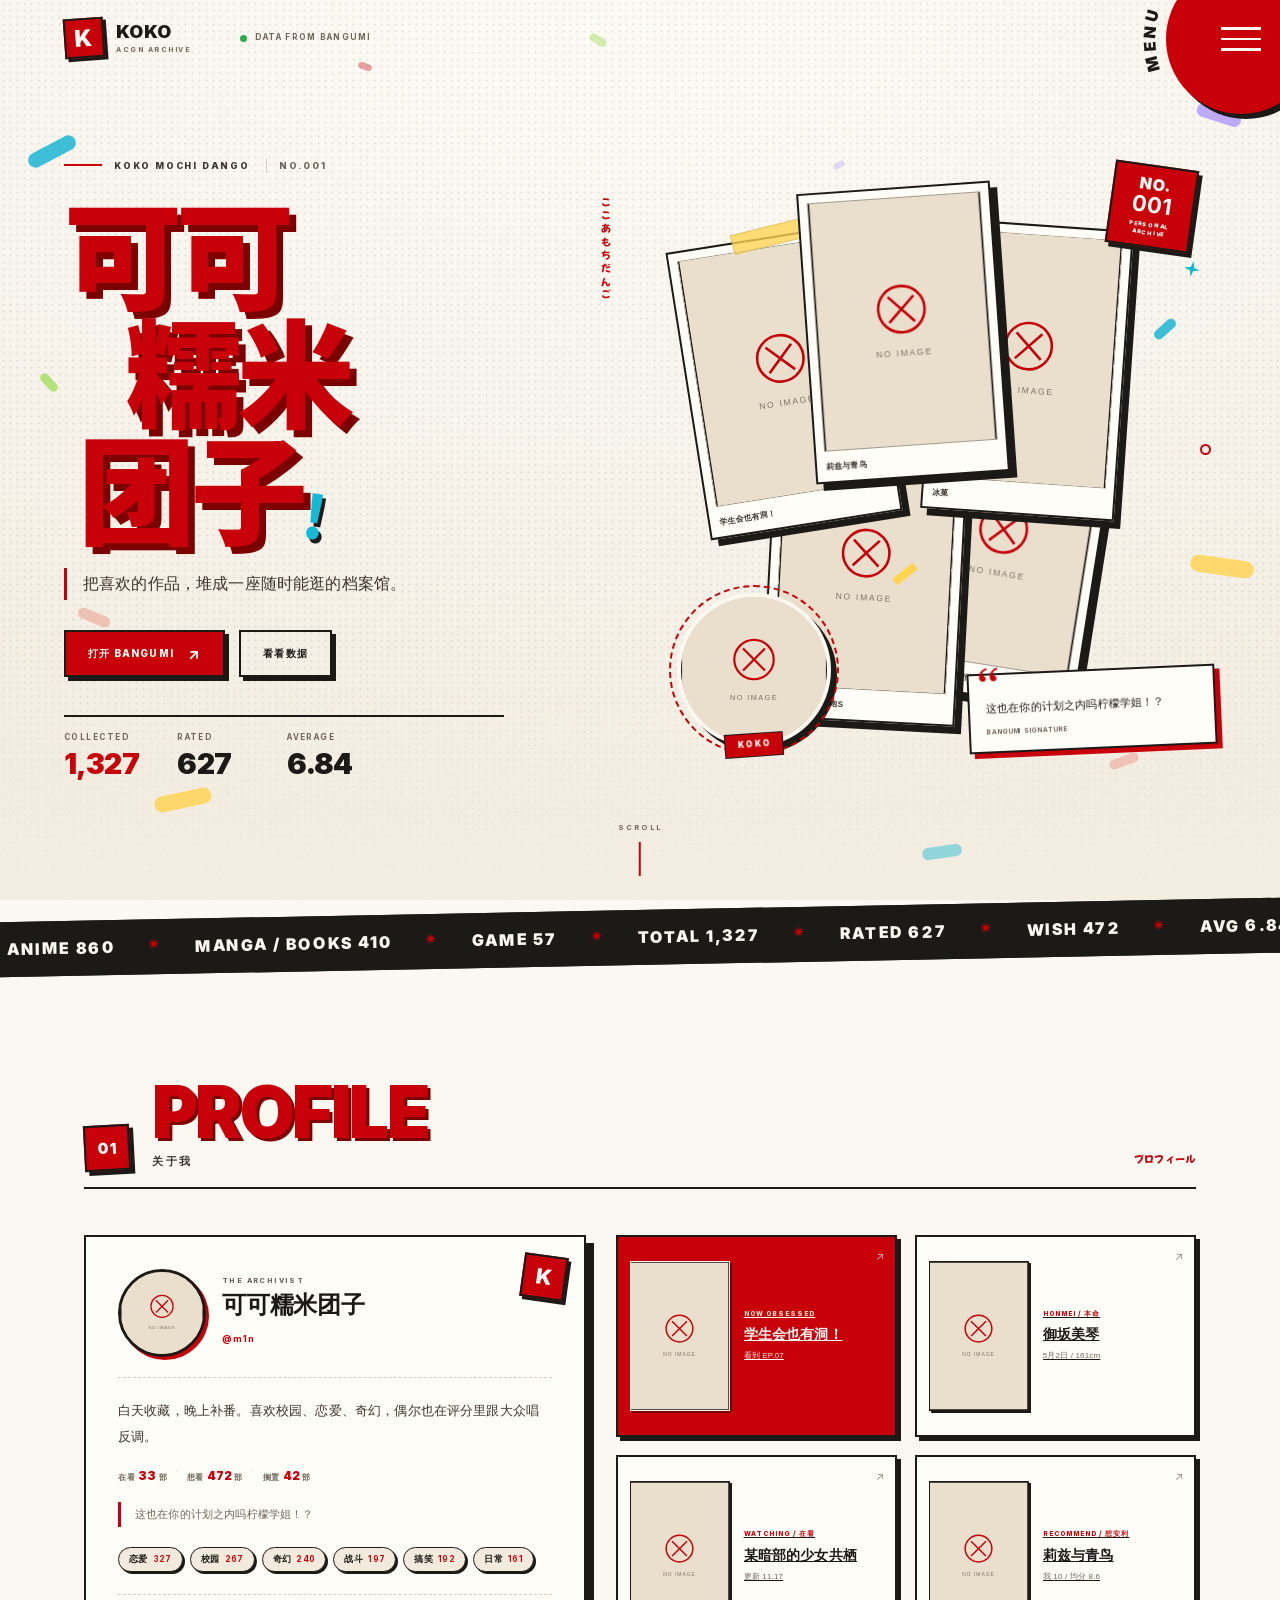
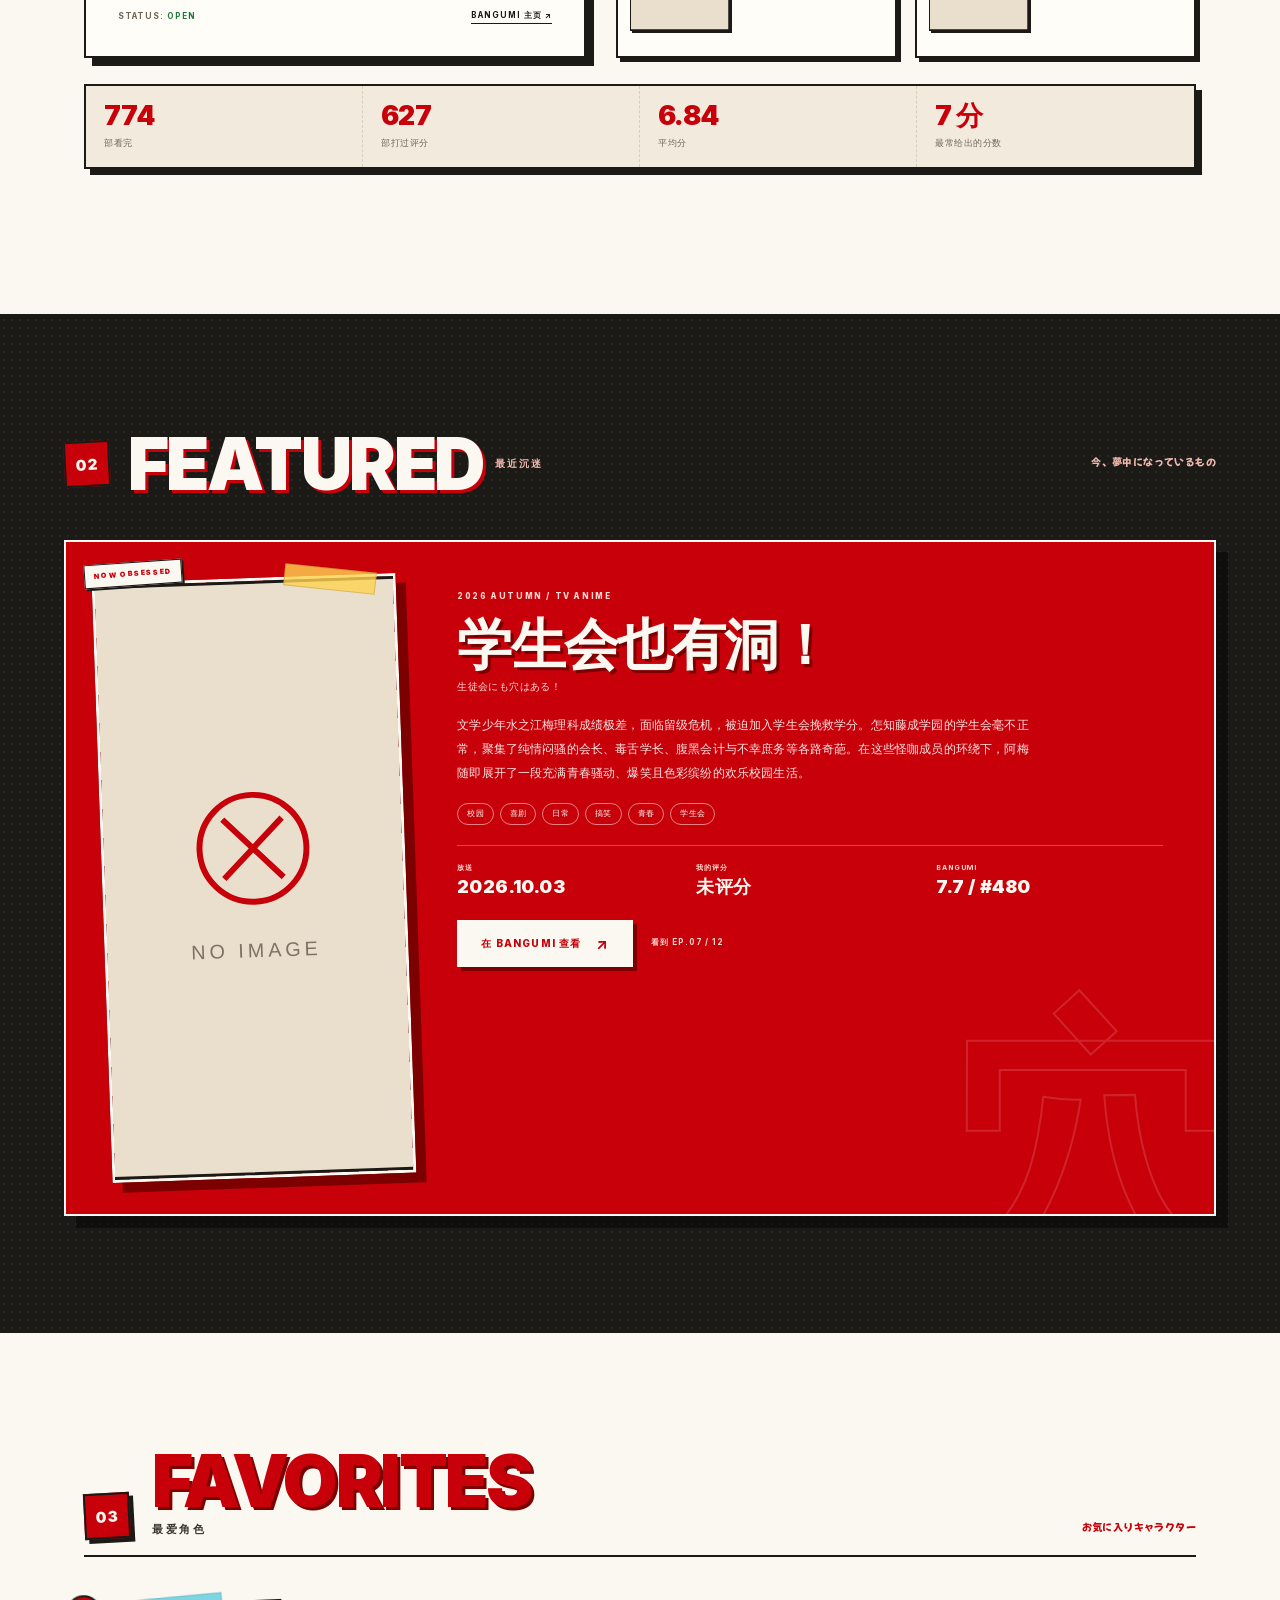
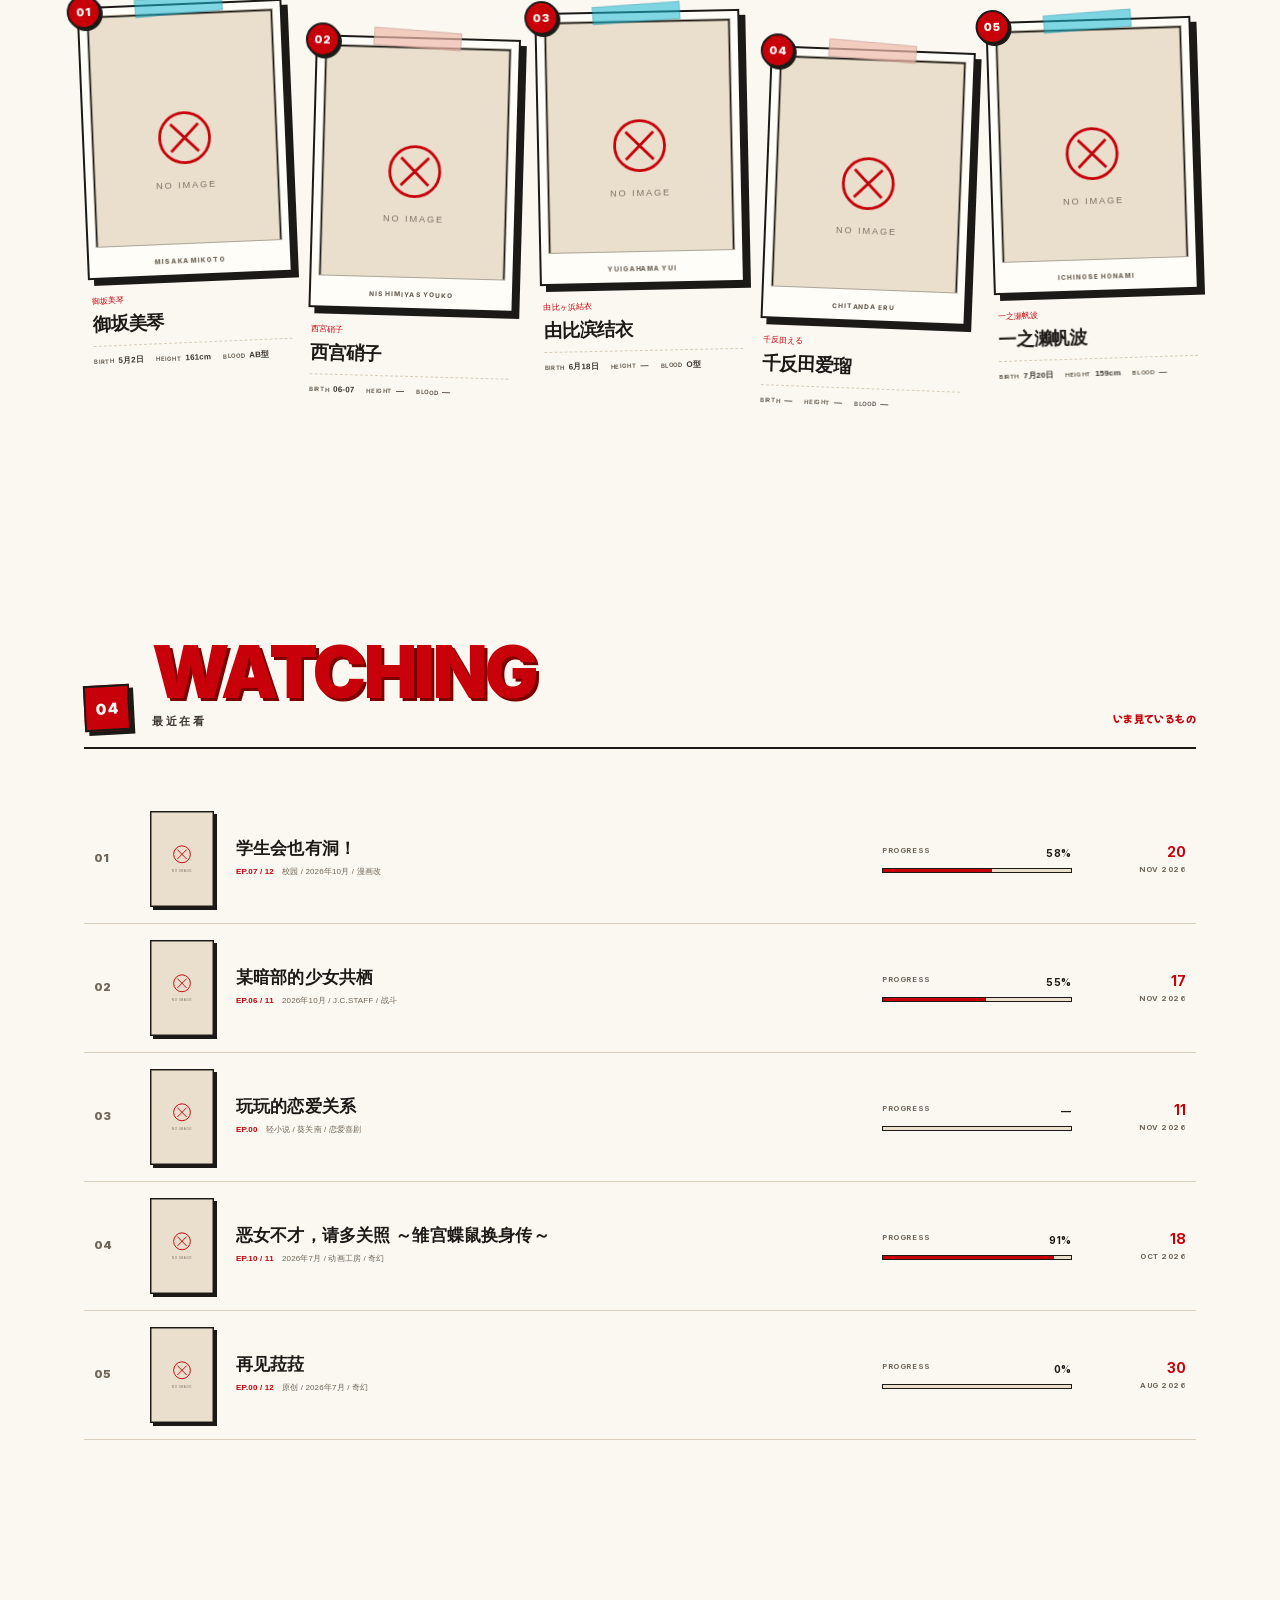
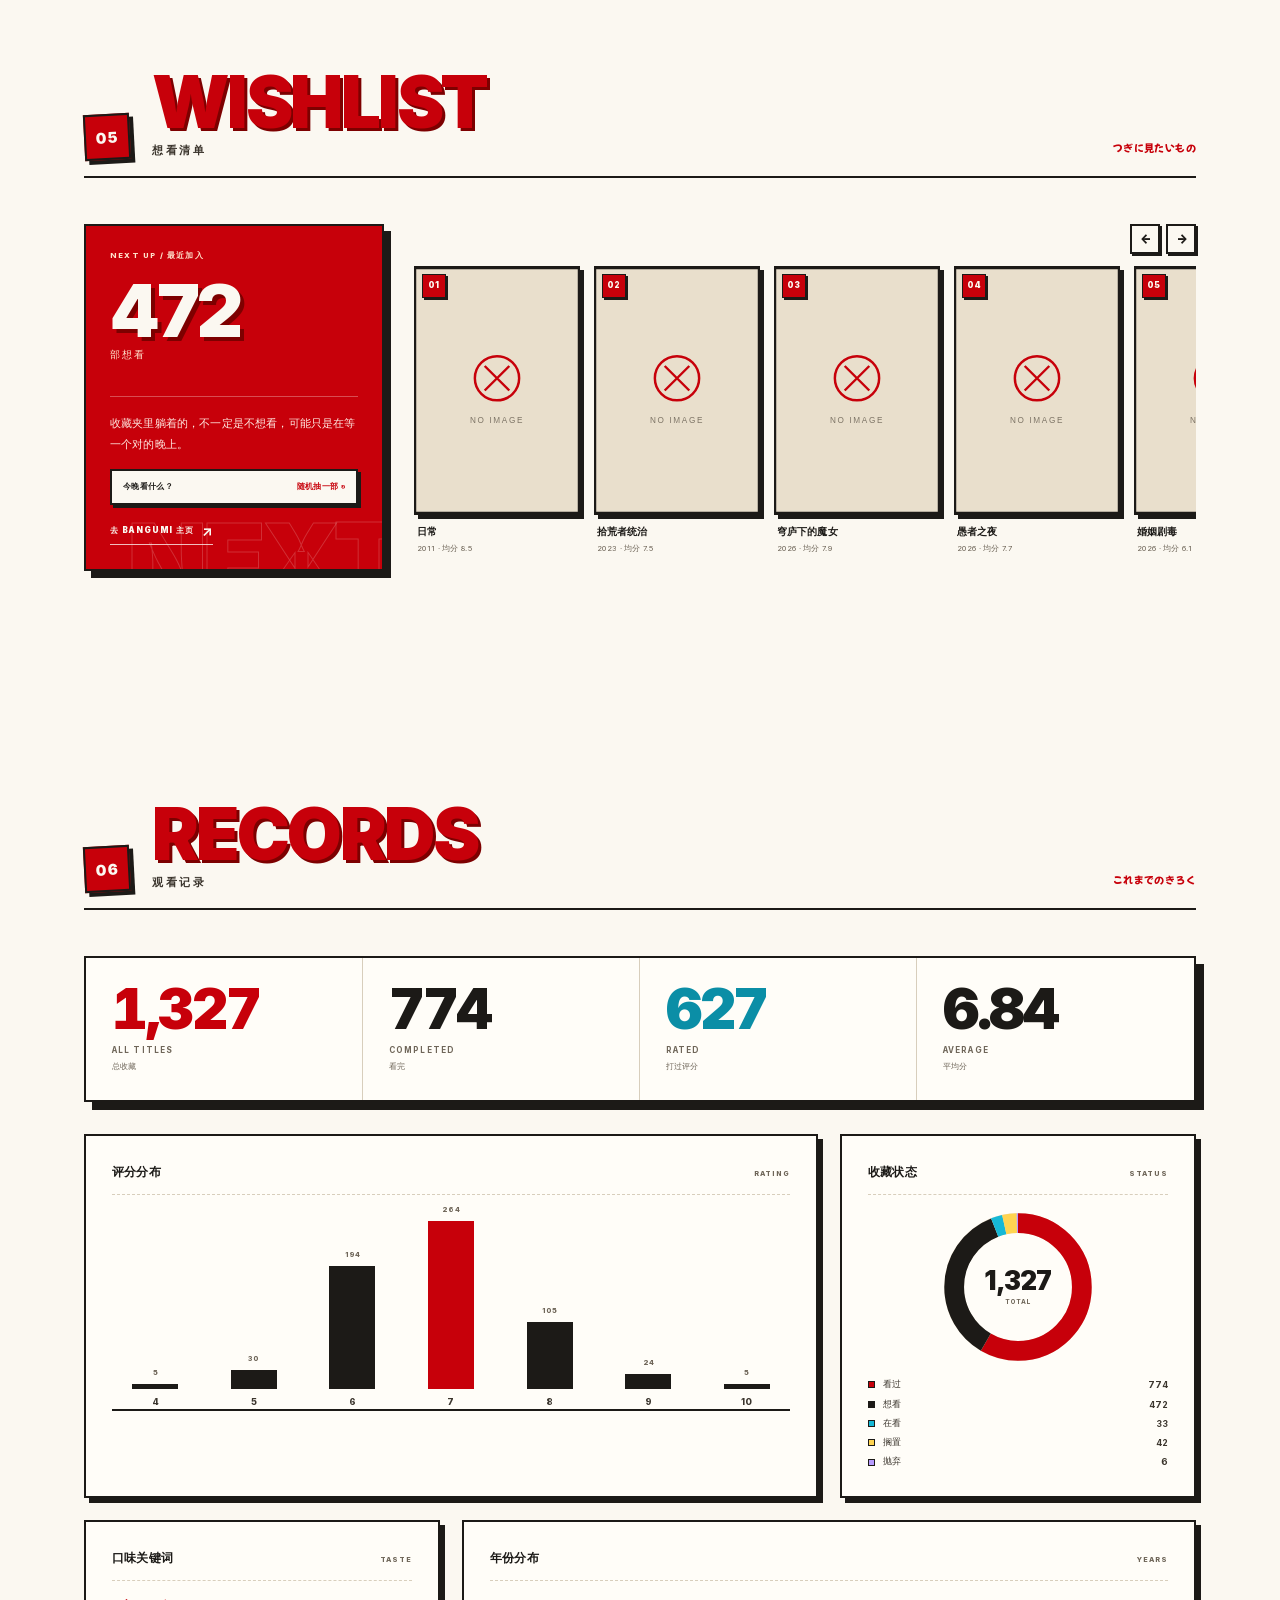
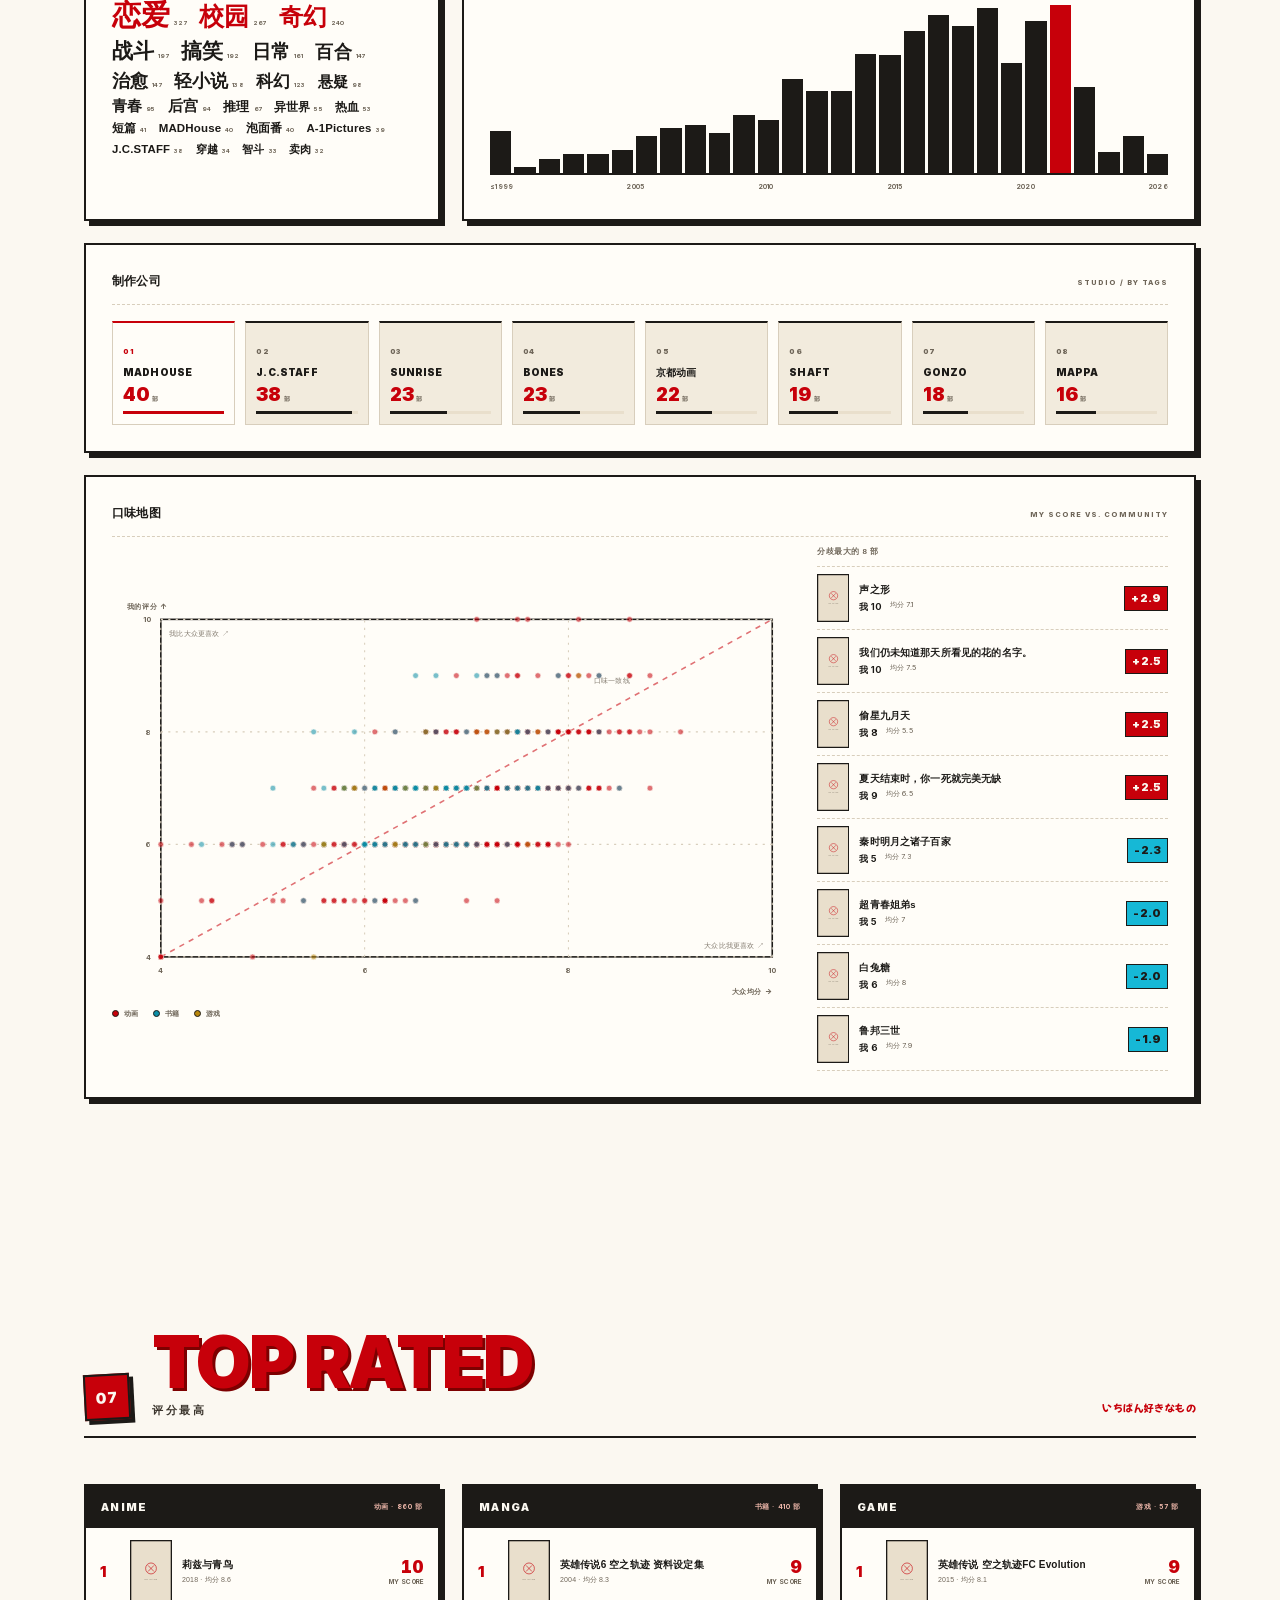
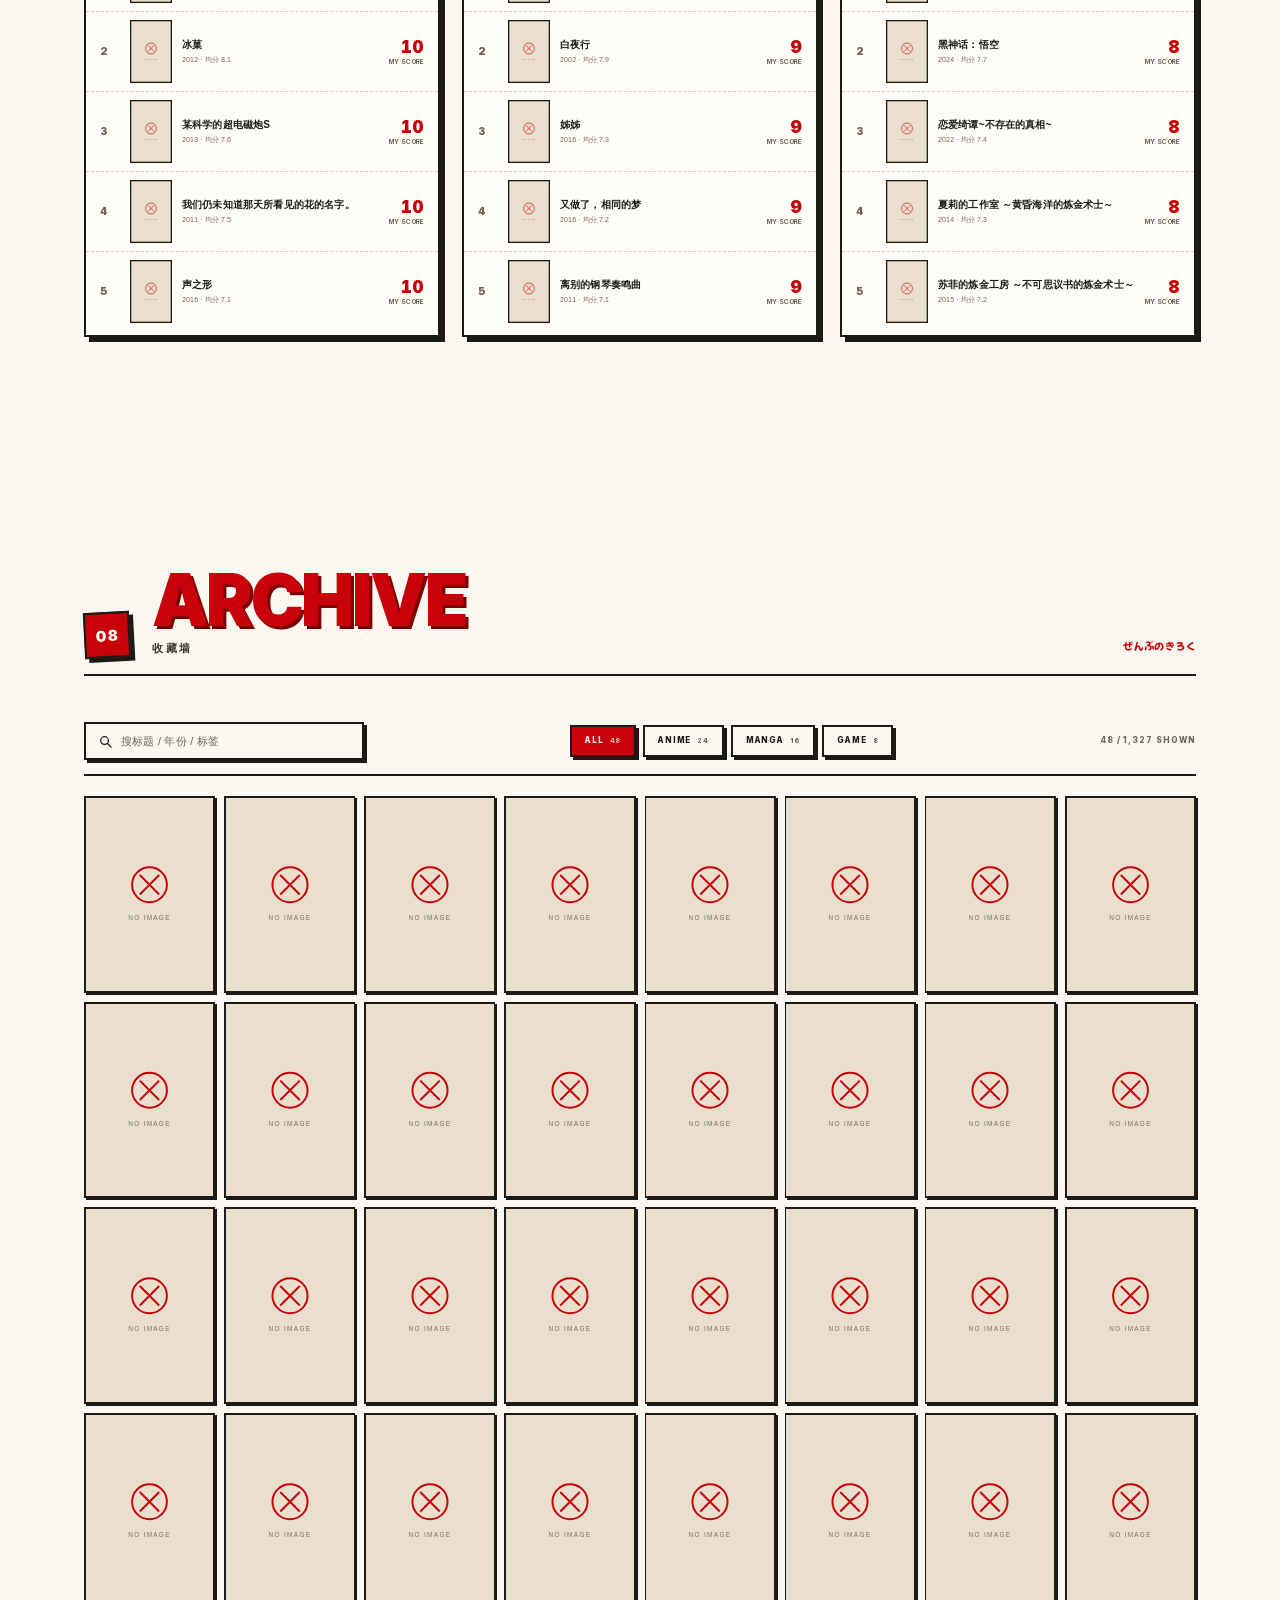
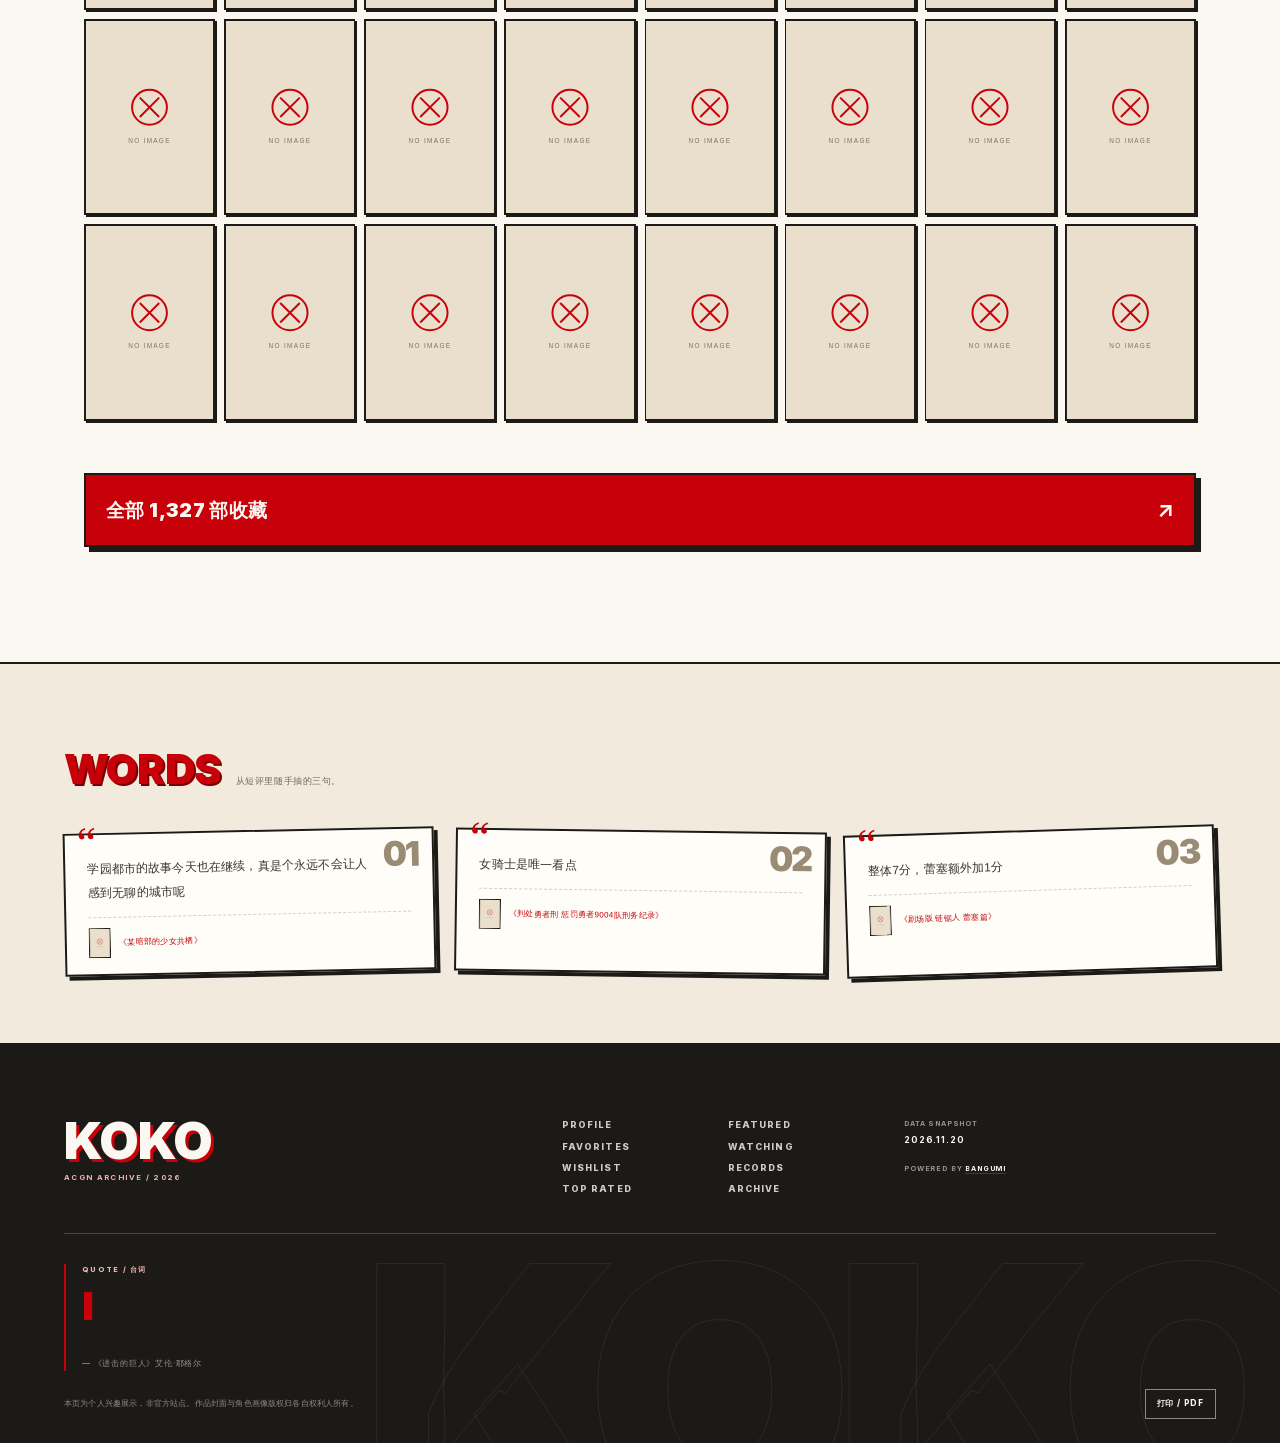
==== commit 3cb2c9fb: "feat: smaller arc-letter menu and title lockup" ====
--- a/index.html
+++ b/index.html
@@ -42,11 +42,15 @@
 </header>
 
 <button class="menu-stamp" id="menu-button" type="button" aria-expanded="false" aria-controls="menu" aria-haspopup="dialog">
+    <svg class="stamp-arc arc-menu" viewBox="0 0 200 200" aria-hidden="true">
+      <defs><path id="stamp-menu-path" d="M100,186 A86,86 0 0 1 100,14"></path></defs>
+      <text><textPath href="#stamp-menu-path" startOffset="50%" text-anchor="middle">MENU</textPath></text>
+    </svg>
+    <svg class="stamp-arc arc-close" viewBox="0 0 200 200" aria-hidden="true">
+      <defs><path id="stamp-close-path" d="M100,186 A86,86 0 0 1 100,14"></path></defs>
+      <text><textPath href="#stamp-close-path" startOffset="50%" text-anchor="middle">CLOSE</textPath></text>
+    </svg>
     <span class="stamp-bars" aria-hidden="true"><i></i><i></i><i></i></span>
-    <span class="stamp-label" aria-hidden="true">
-      <span class="label-menu"><i>M</i><i>E</i><i>N</i><i>U</i></span>
-      <span class="label-close"><i>C</i><i>L</i><i>O</i><i>S</i><i>E</i></span>
-    </span>
     <span class="sr-only">打开菜单</span>
   </button>
 
@@ -57,14 +61,15 @@
   <div class="menu-inner">
     <div class="menu-layout">
       <div class="menu-left">
-        <p class="menu-kicker">PERSONAL ACGN ARCHIVE / 2026</p>
-        <a class="menu-title" href="#top" aria-label="回到顶部">
-          <span>可可</span>
-          <span>糯米</span>
-          <span>团子</span>
-        </a>
+        <div class="menu-logo">
+          <span class="menu-k" aria-hidden="true">K</span>
+          <a class="menu-title" href="#top" aria-label="回到顶部">
+            <span class="l1">可可</span>
+            <span class="l2">糯米</span>
+            <span class="l3">团子</span>
+          </a>
+        </div>
         <p class="menu-title-en">KOKO MOCHI DANGO</p>
-        <p class="menu-title-sub">ACGN ARCHIVE / COLLECTOR</p>
         <div class="menu-social" aria-label="社交链接"></div>
       </div>
 
--- a/style.css
+++ b/style.css
@@ -3786,3 +3786,131 @@
   .menu-en { font-size: 1.6rem; }
   .menu-jp { font-size: 9.5px; }
 }
+
+/* ============================================================
+   Menu v4: smaller stamp, arc lettering, logo lockup
+   ============================================================ */
+.menu-stamp {
+  top: -36px;
+  right: -36px;
+  width: 150px;
+  height: 150px;
+  box-shadow: 5px 5px 0 var(--ink);
+}
+.stamp-bars { width: 40px; gap: 8px; }
+.stamp-bars i { height: 2.5px; }
+.menu-stamp[aria-expanded="true"] .stamp-bars i:nth-child(1) { transform: translateY(10.5px) rotate(45deg); }
+.menu-stamp[aria-expanded="true"] .stamp-bars i:nth-child(3) { transform: translateY(-10.5px) rotate(-45deg); }
+
+.stamp-arc {
+  position: absolute;
+  inset: -25px;
+  width: 200px;
+  height: 200px;
+  color: var(--ink);
+  pointer-events: none;
+  transform-origin: center;
+  transition: transform .55s cubic-bezier(.2, .8, .2, 1), opacity .35s;
+  overflow: visible;
+}
+.stamp-arc text {
+  fill: currentColor;
+  font-family: var(--font-en);
+  font-weight: 900;
+  font-size: 16px;
+  letter-spacing: 3px;
+}
+.arc-close { opacity: 0; transform: rotate(-38deg); }
+.menu-stamp:hover .arc-menu { transform: rotate(5deg); }
+.menu-stamp:hover .arc-close { transform: rotate(-33deg); }
+.menu-stamp[aria-expanded="true"] .stamp-arc { color: var(--paper); }
+.menu-stamp[aria-expanded="true"] .arc-menu { opacity: 0; transform: rotate(42deg); }
+.menu-stamp[aria-expanded="true"] .arc-close { opacity: 1; transform: rotate(0); }
+.menu-stamp[aria-expanded="true"]:hover .arc-close { transform: rotate(4deg); }
+
+.menu-left { margin-left: clamp(0px, 14vw, 210px); }
+.menu-logo { position: relative; display: inline-block; }
+.menu-k {
+  position: absolute;
+  left: -56px;
+  top: 2px;
+  z-index: 2;
+  display: grid;
+  place-items: center;
+  width: 34px;
+  height: 34px;
+  background: var(--paper);
+  color: var(--red);
+  border: 2px solid var(--ink);
+  box-shadow: 3px 3px 0 var(--red-deep);
+  font-family: var(--font-en);
+  font-weight: 900;
+  font-size: 20px;
+  transform: rotate(-7deg);
+}
+.menu-title { line-height: .98; }
+.menu-title span.l1 { display: block; font-size: 1.03em; }
+.menu-title span.l2 { display: block; padding-left: .56em; font-size: .84em; }
+.menu-title span.l3 { display: block; padding-left: .06em; font-size: 1.12em; }
+.menu-title span.l3::after {
+  content: "";
+  display: inline-block;
+  width: .16em;
+  height: .16em;
+  margin-left: .09em;
+  border-radius: 50%;
+  background: var(--yellow);
+  vertical-align: .12em;
+}
+.menu-title-en {
+  display: flex;
+  align-items: center;
+  gap: 10px;
+  margin: 22px 0 0;
+  font-family: var(--font-en);
+  font-weight: 900;
+  font-size: 10px;
+  letter-spacing: .28em;
+  color: var(--paper);
+}
+.menu-title-en::before {
+  content: "";
+  width: 22px;
+  height: 2px;
+  background: var(--yellow);
+}
+.menu-social { margin-top: 22px; }
+
+@media (max-width: 820px) {
+  .menu-stamp { top: -30px; right: -30px; width: 120px; height: 120px; }
+  .stamp-bars { width: 30px; gap: 6px; }
+  .stamp-bars i { height: 2px; }
+  .stamp-arc { inset: -20px; width: 160px; height: 160px; }
+  .stamp-arc text { font-size: 13px; letter-spacing: 2px; }
+  .menu-stamp[aria-expanded="true"] .stamp-bars i:nth-child(1) { transform: translateY(8px) rotate(45deg); }
+  .menu-stamp[aria-expanded="true"] .stamp-bars i:nth-child(3) { transform: translateY(-8px) rotate(-45deg); }
+  .menu-left { margin-left: 0; }
+  .menu-k { left: -42px; width: 28px; height: 28px; font-size: 16px; }
+  .menu-title { font-size: clamp(2.5rem, 8vw, 3.1rem); }
+  .menu-title-en { margin-top: 16px; font-size: 8px; letter-spacing: .2em; }
+  .menu-title-en::before { width: 16px; }
+  .menu-social { margin-top: 16px; }
+}
+
+@media (max-width: 640px) {
+  .menu-stamp { top: -24px; right: -24px; width: 96px; height: 96px; }
+  .stamp-bars { width: 24px; gap: 5px; }
+  .stamp-arc { inset: -16px; width: 128px; height: 128px; }
+  .stamp-arc text { font-size: 11px; letter-spacing: 1.5px; }
+  .menu-stamp[aria-expanded="true"] .stamp-bars i:nth-child(1) { transform: translateY(7px) rotate(45deg); }
+  .menu-stamp[aria-expanded="true"] .stamp-bars i:nth-child(3) { transform: translateY(-7px) rotate(-45deg); }
+  .menu-title { font-size: 2.15rem; }
+  .menu-k { left: -38px; top: 0; width: 24px; height: 24px; font-size: 14px; }
+  .menu-title-en { margin-top: 12px; font-size: 7px; }
+  .menu-social { margin-top: 12px; }
+}
+
+/* Mobile: drop the K sticker rather than clipping it at the edge */
+@media (max-width: 820px) {
+  .menu-k { display: none; }
+}
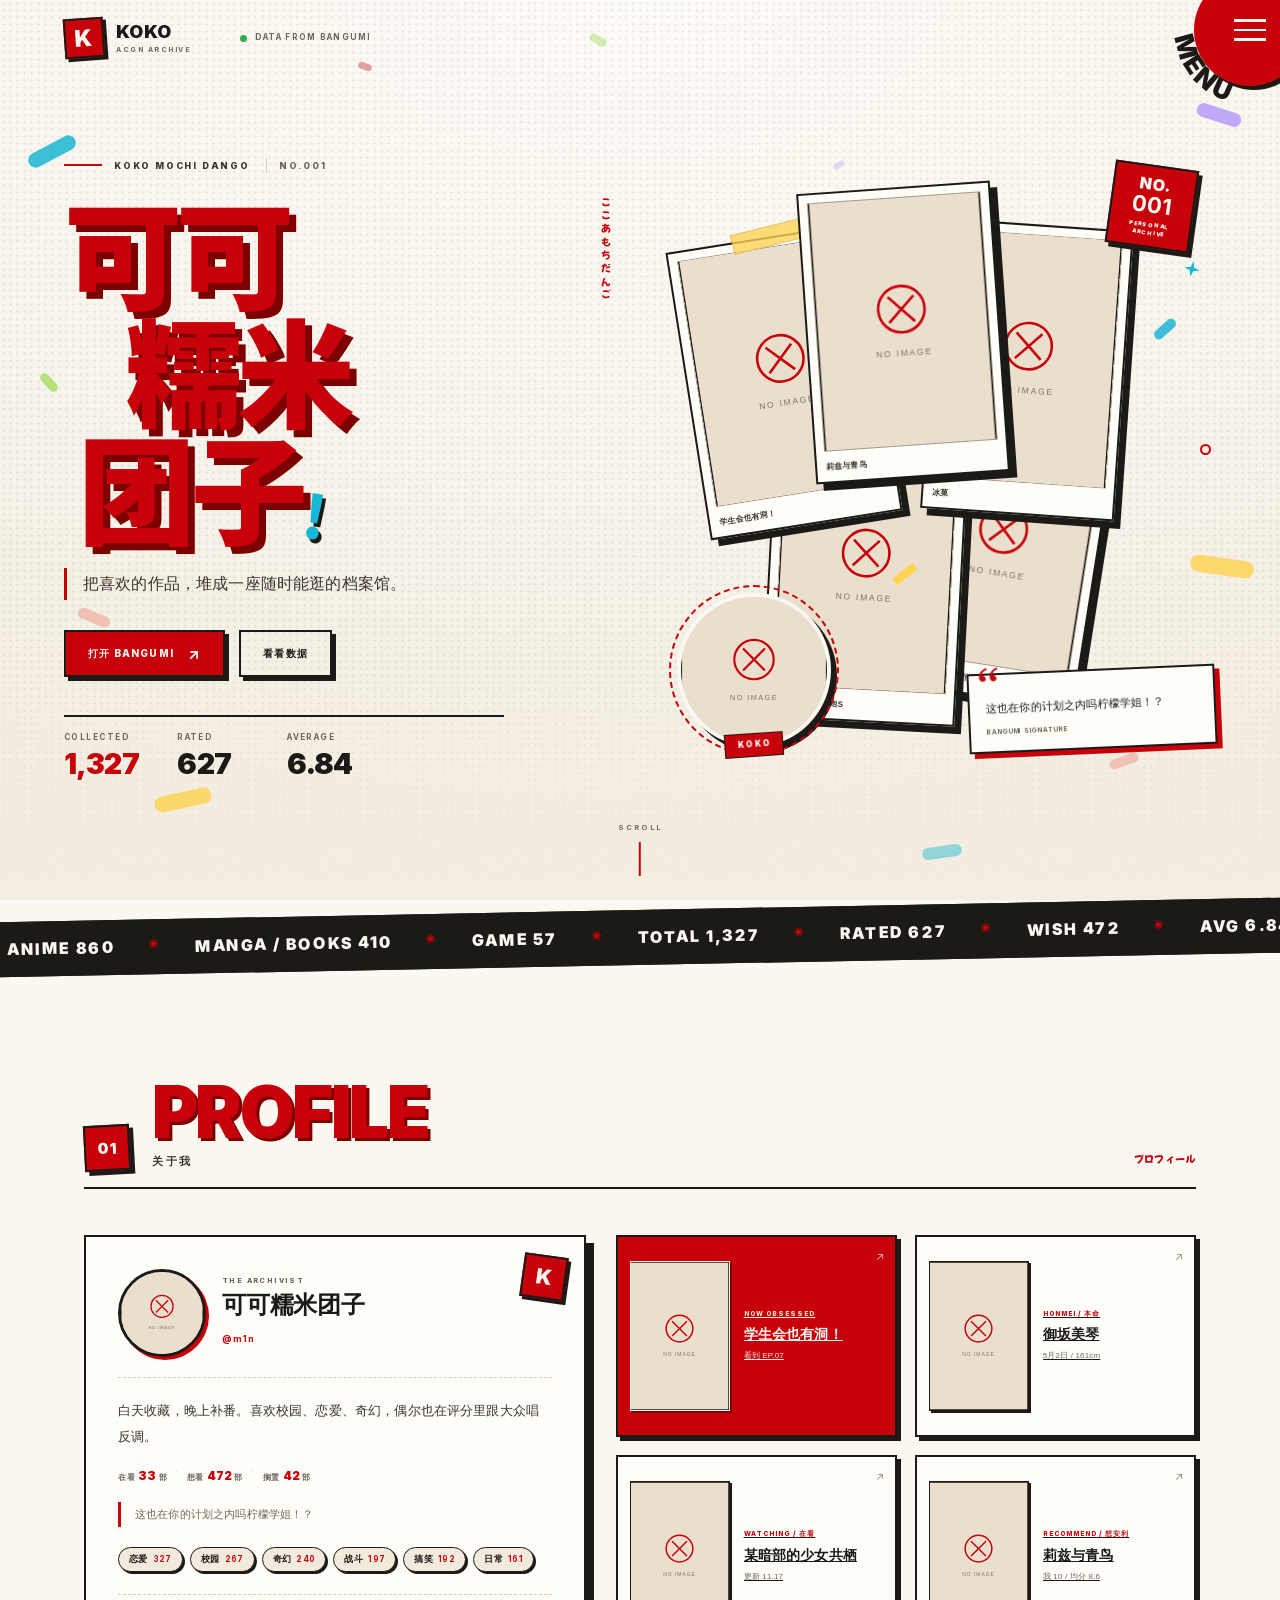
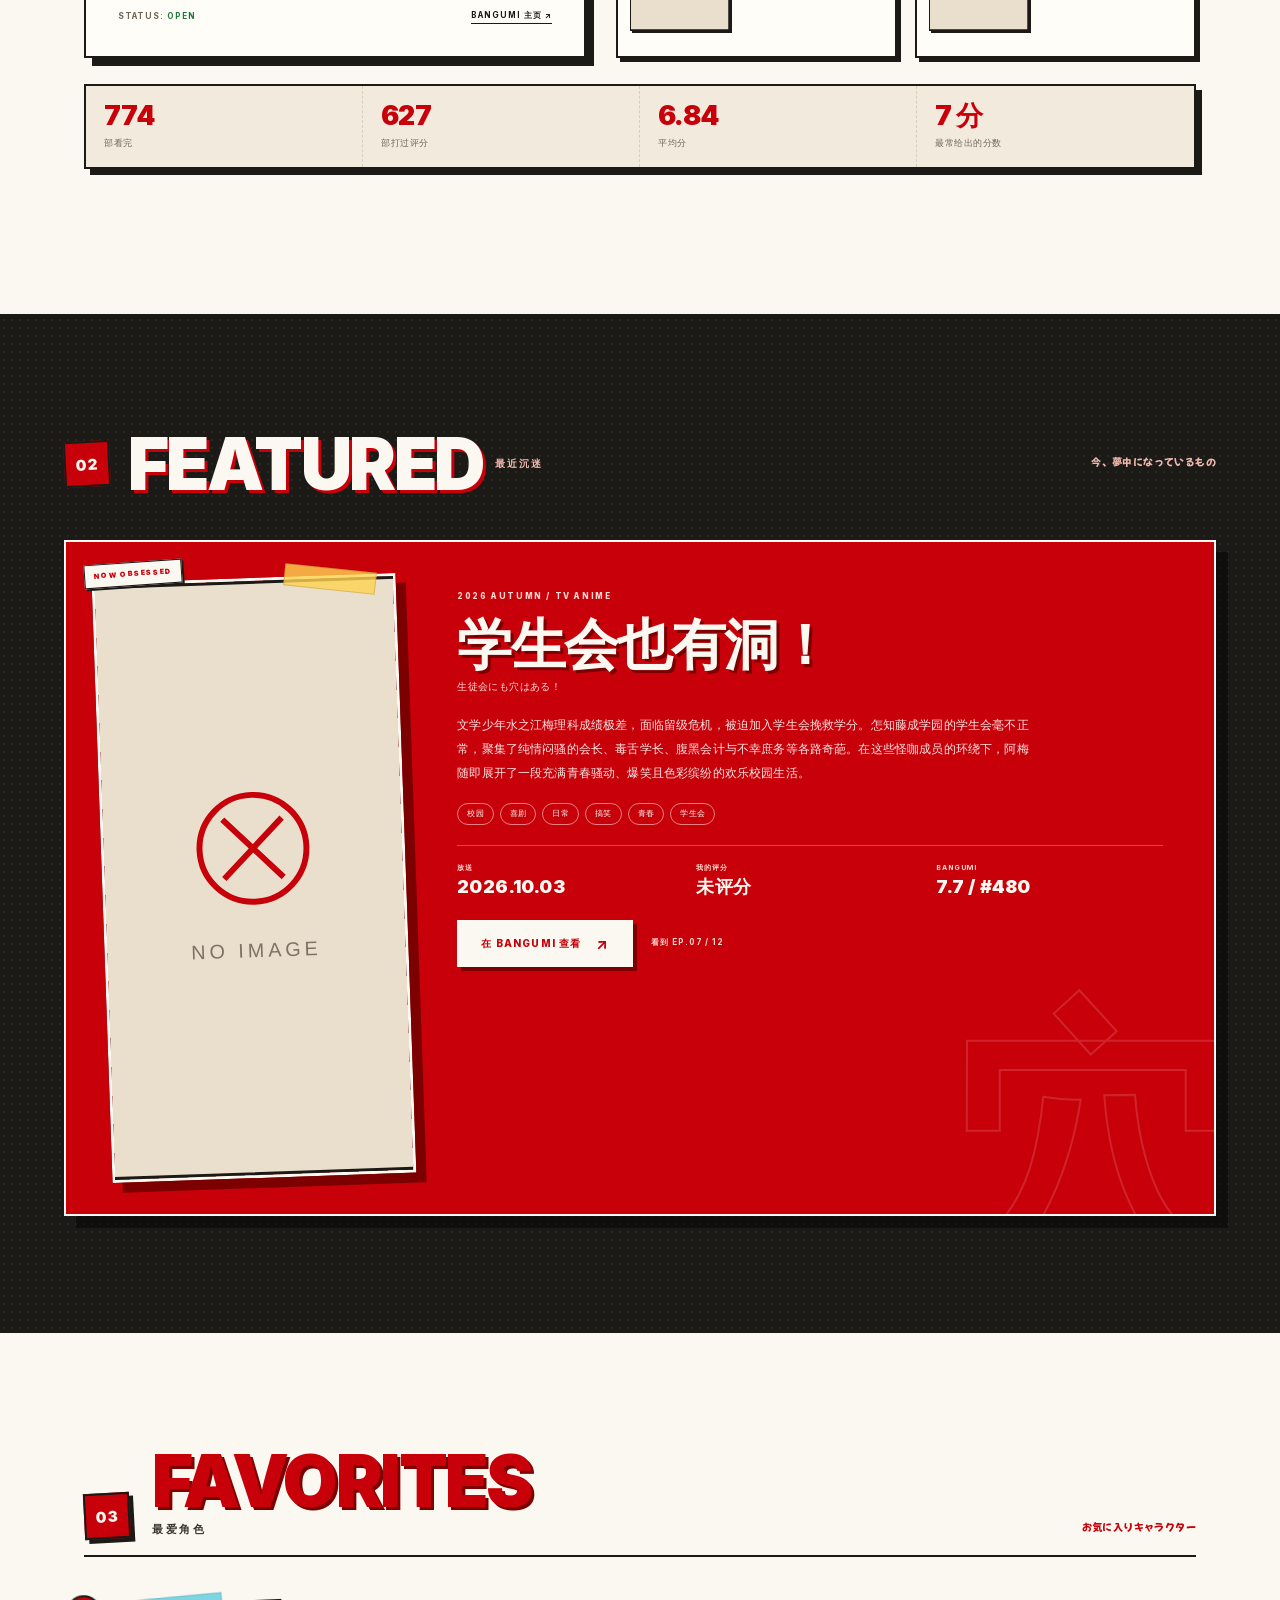
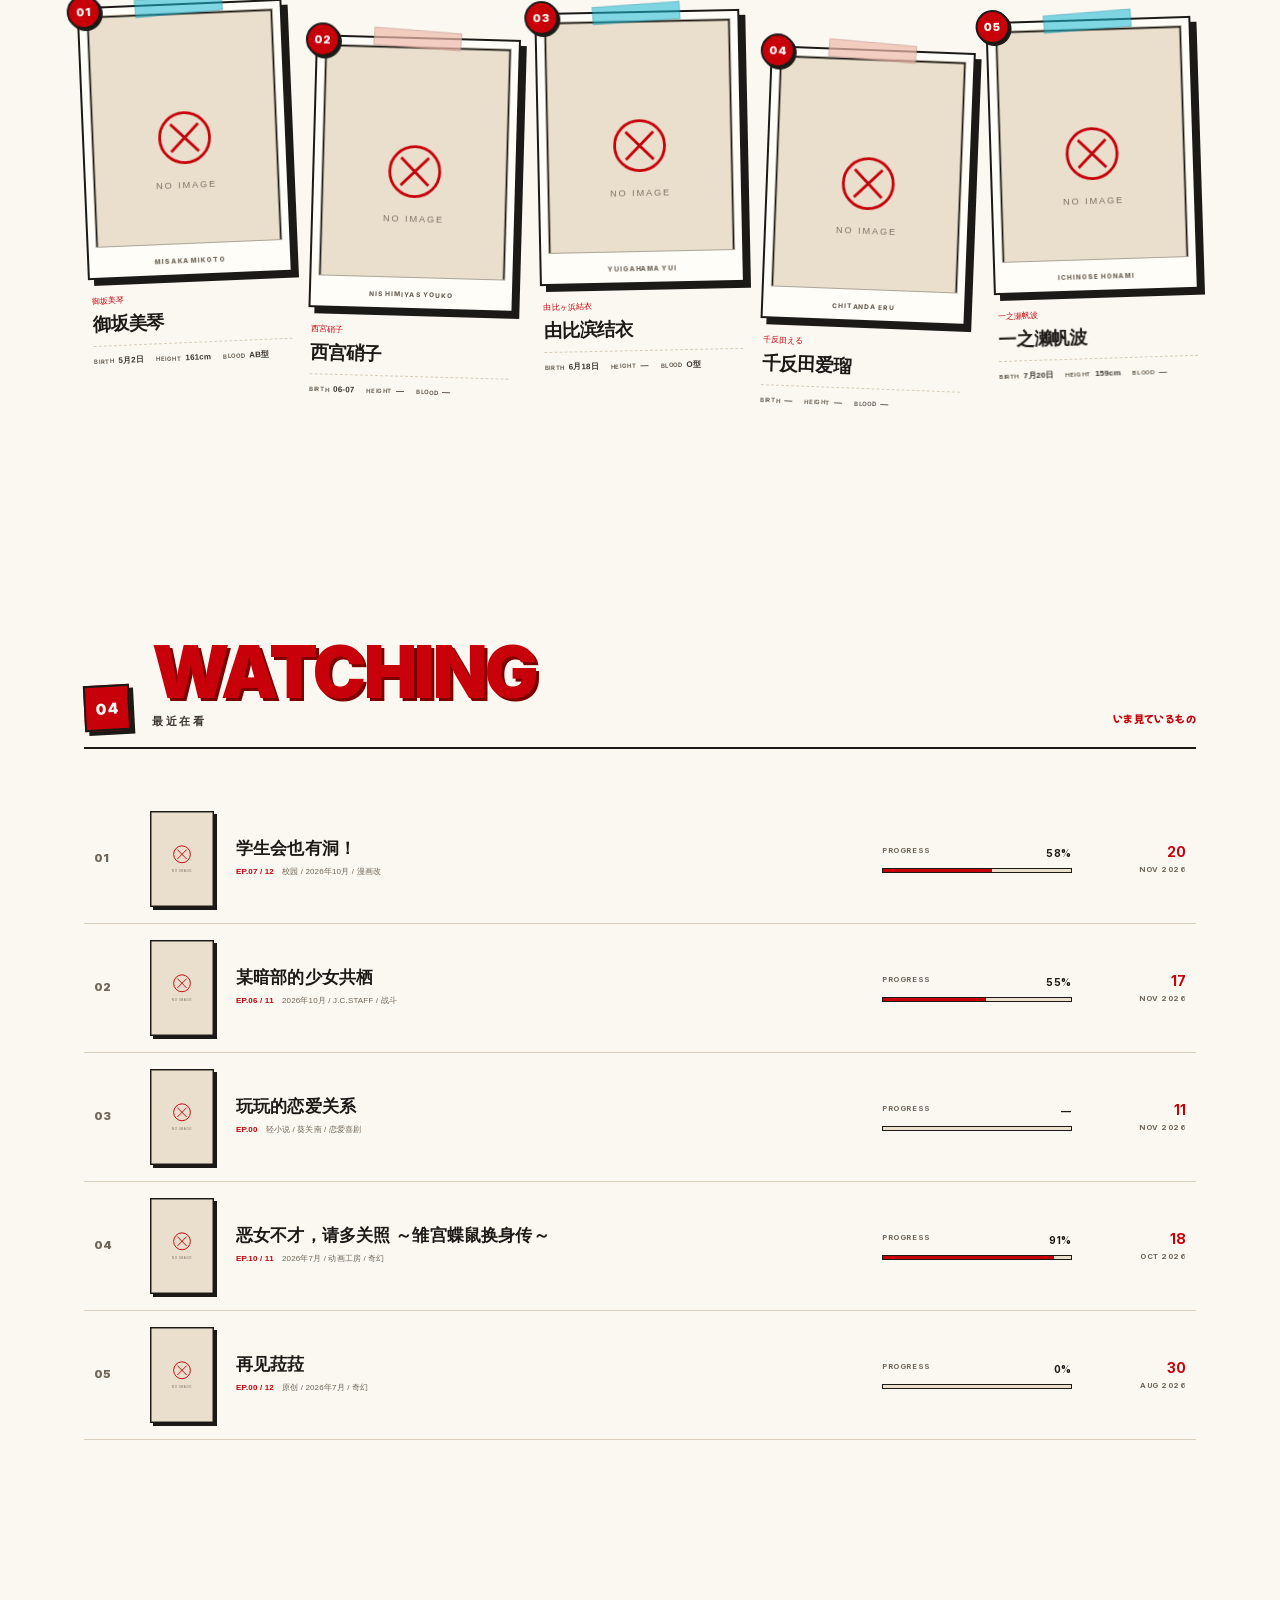
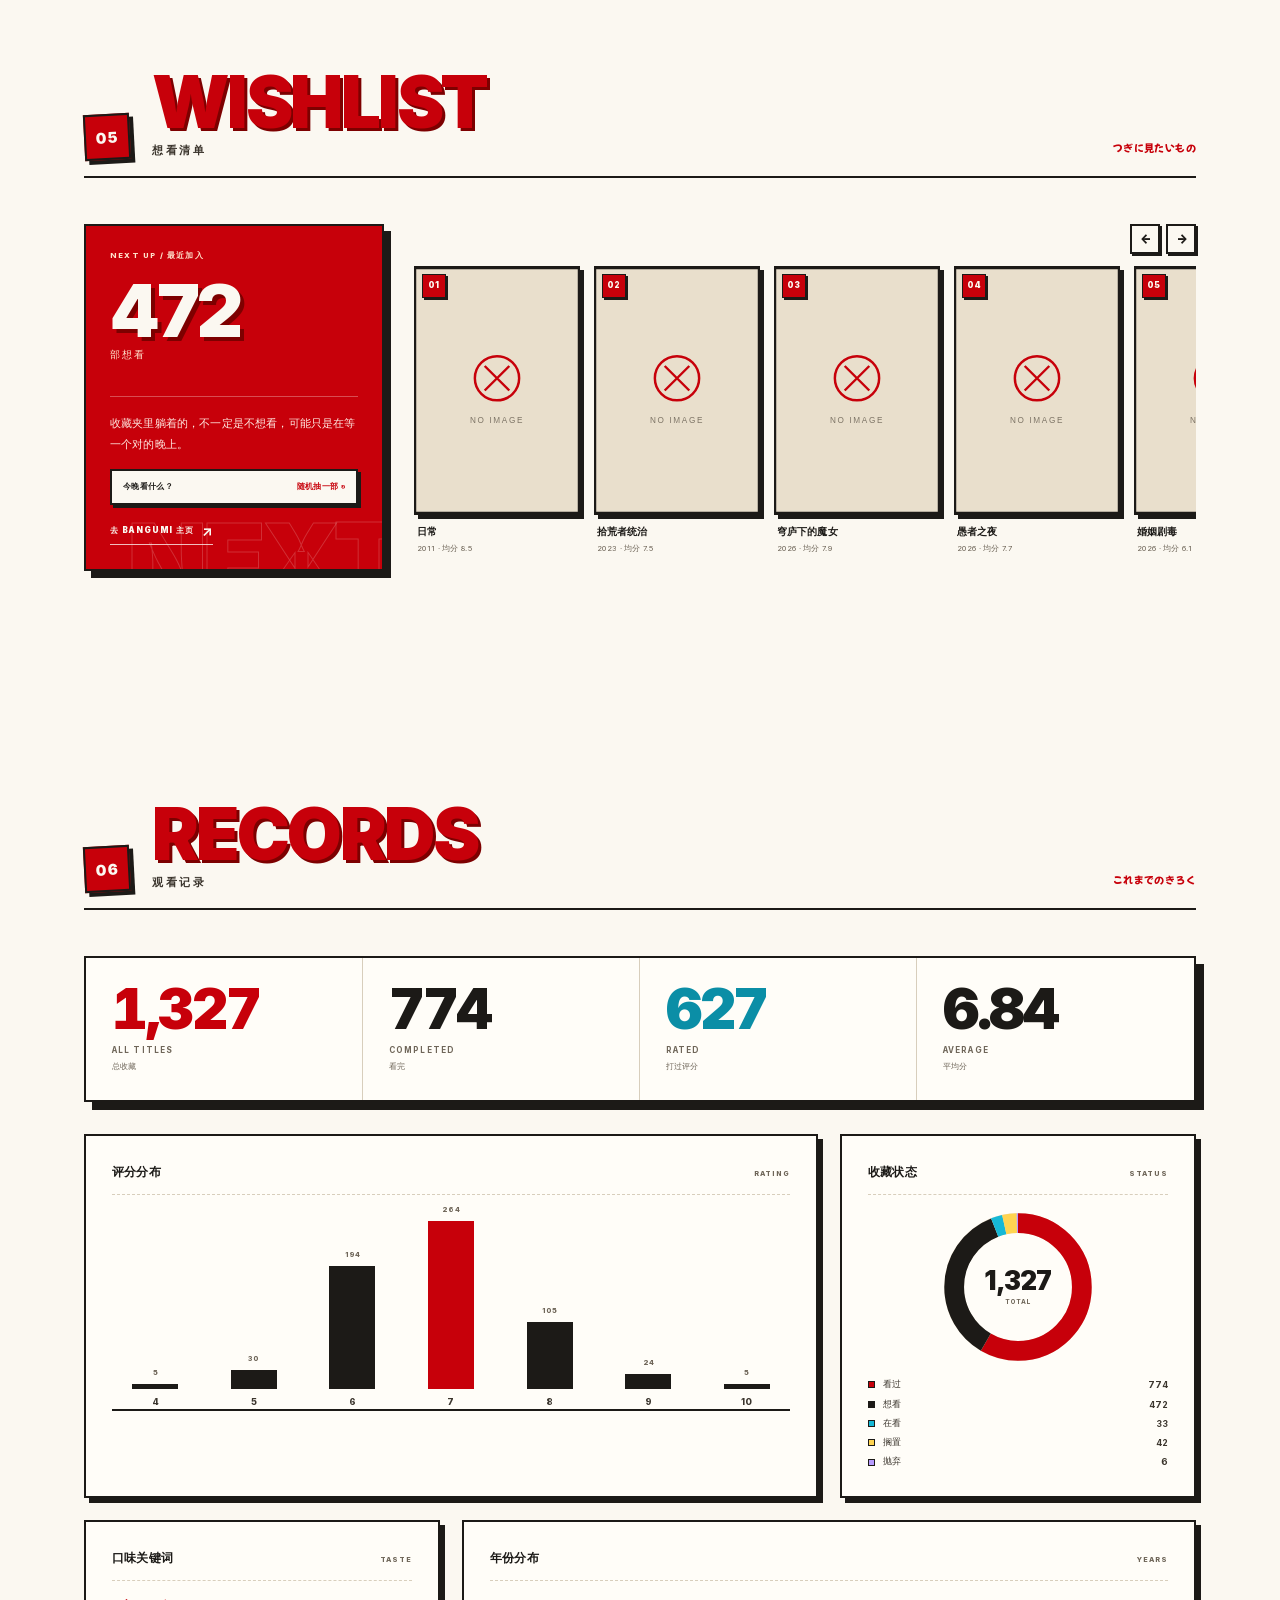
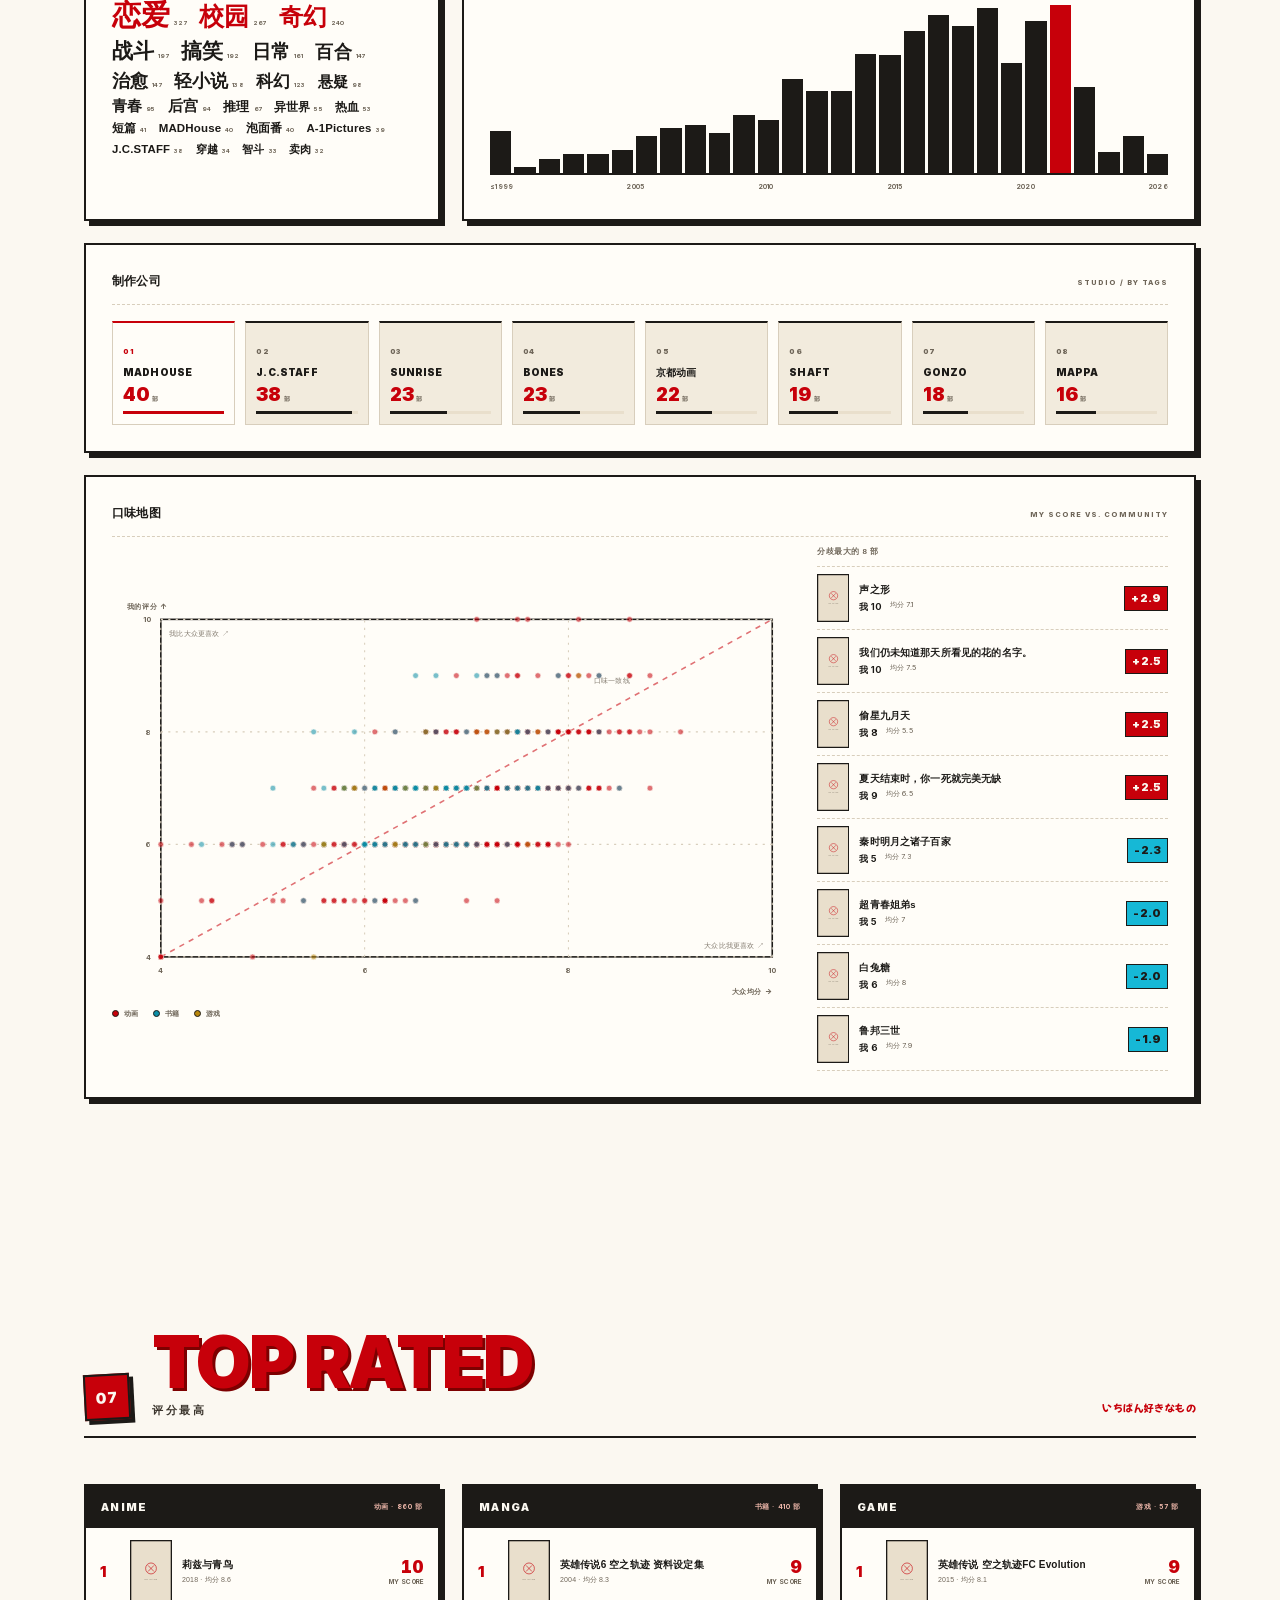
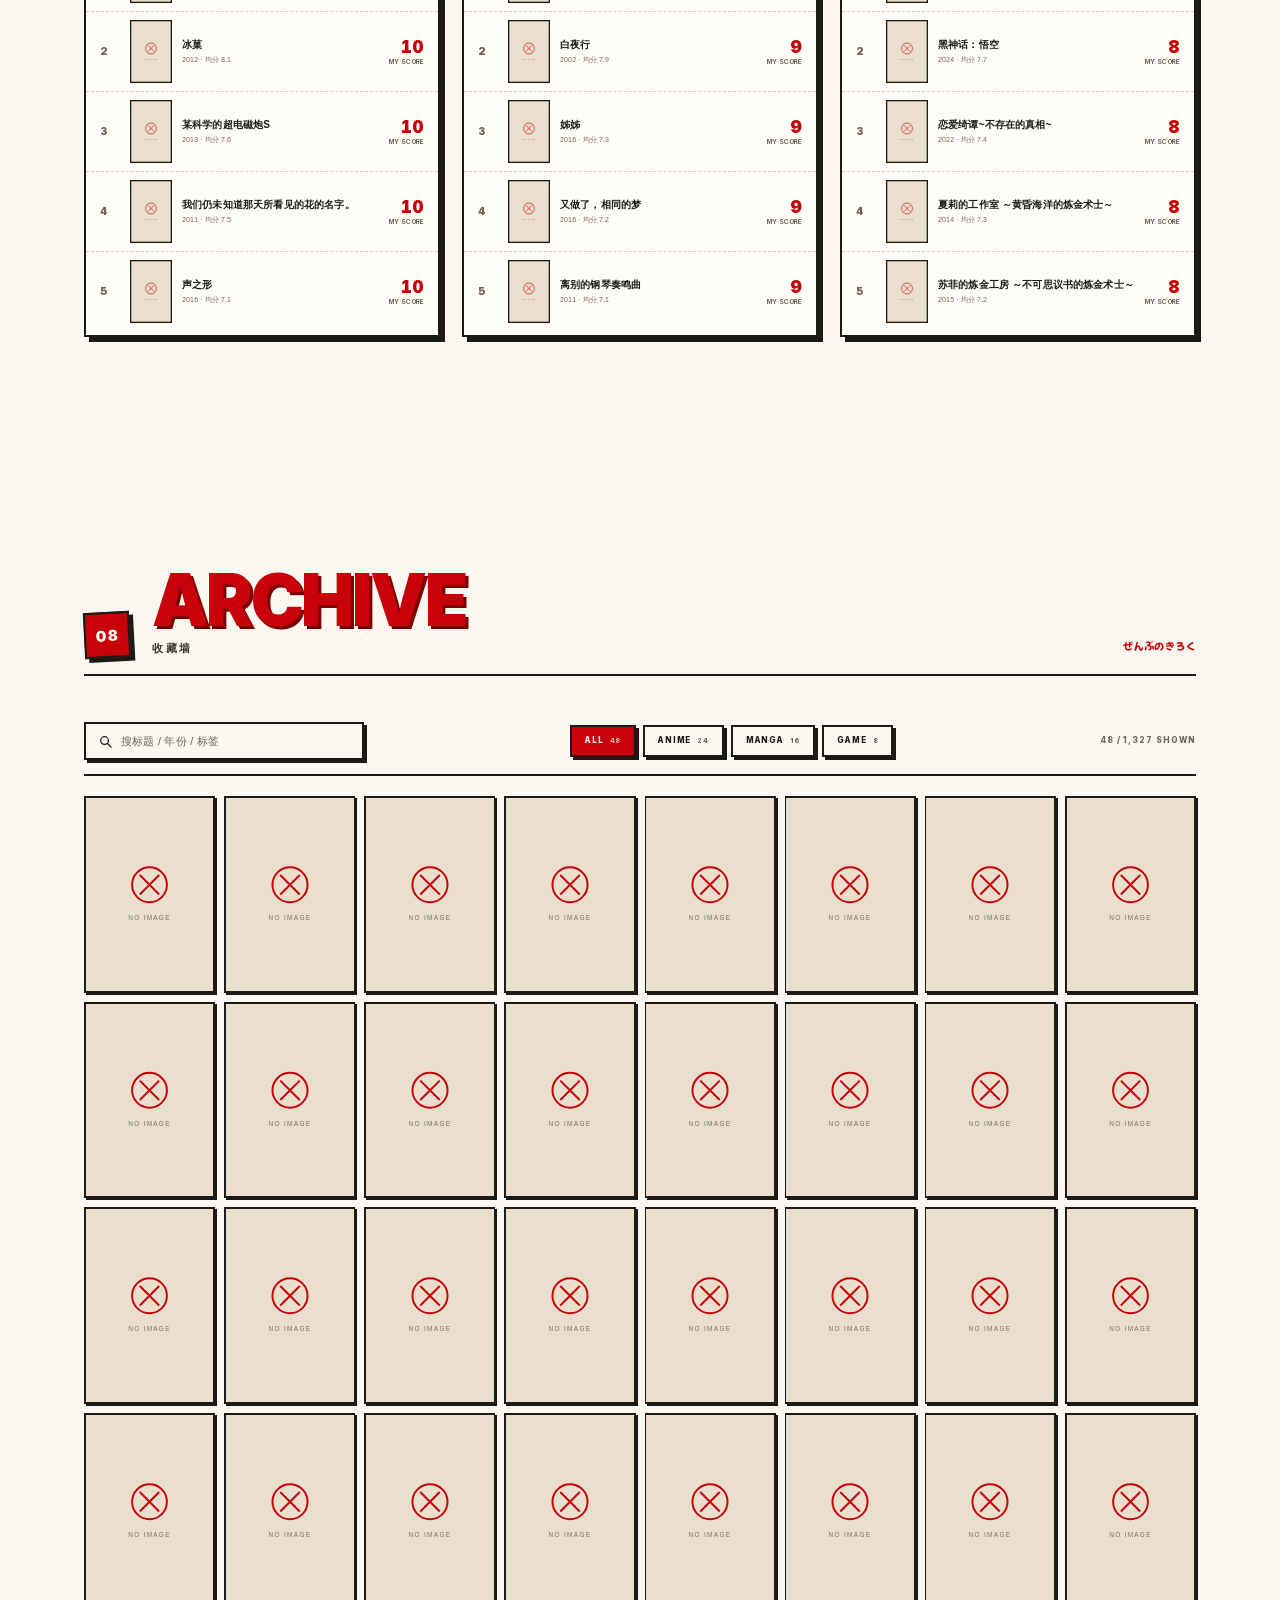
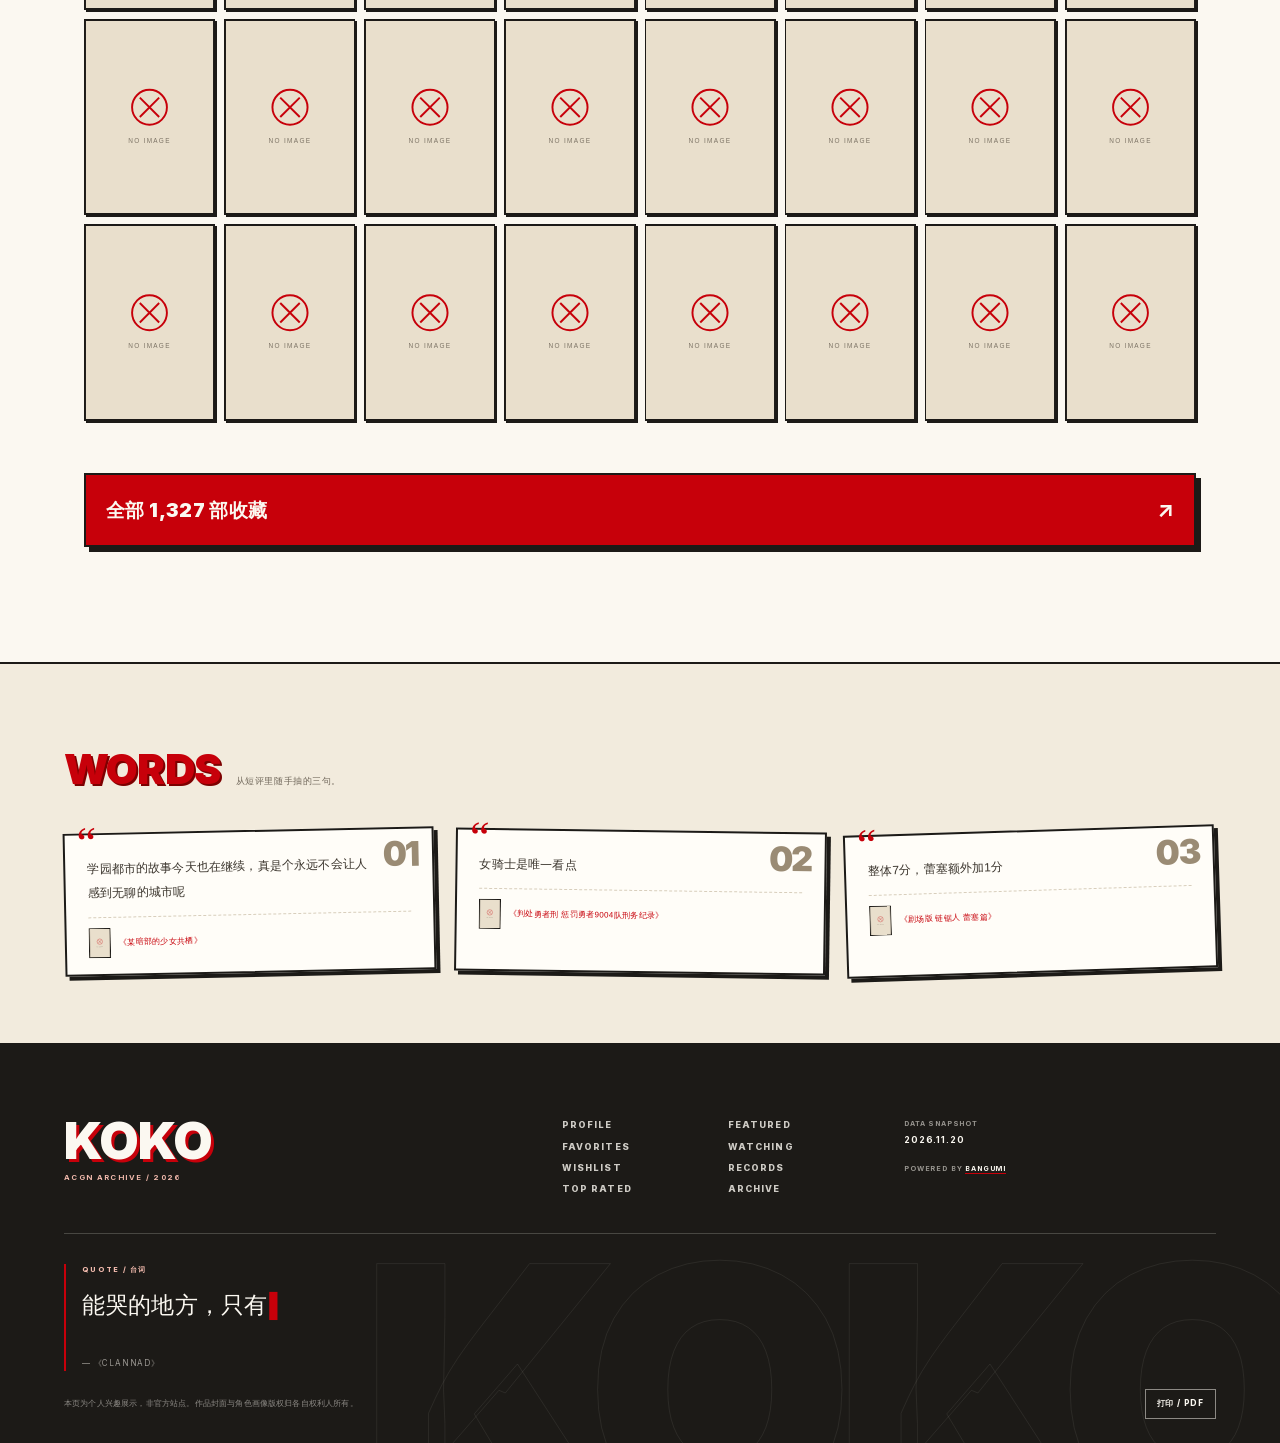
==== commit 3c07f566: "feat: hero-style exclamation and larger arc lettering" ====
--- a/index.html
+++ b/index.html
@@ -42,13 +42,13 @@
 </header>
 
 <button class="menu-stamp" id="menu-button" type="button" aria-expanded="false" aria-controls="menu" aria-haspopup="dialog">
-    <svg class="stamp-arc arc-menu" viewBox="0 0 200 200" aria-hidden="true">
-      <defs><path id="stamp-menu-path" d="M100,186 A86,86 0 0 1 100,14"></path></defs>
-      <text><textPath href="#stamp-menu-path" startOffset="50%" text-anchor="middle">MENU</textPath></text>
+    <svg class="stamp-arc arc-menu" viewBox="0 0 190 190" aria-hidden="true">
+      <defs><path id="stamp-menu-path" d="M95,20 A75,75 0 0 0 95,170"></path></defs>
+      <text><textPath href="#stamp-menu-path" startOffset="72%" text-anchor="middle">MENU</textPath></text>
     </svg>
-    <svg class="stamp-arc arc-close" viewBox="0 0 200 200" aria-hidden="true">
-      <defs><path id="stamp-close-path" d="M100,186 A86,86 0 0 1 100,14"></path></defs>
-      <text><textPath href="#stamp-close-path" startOffset="50%" text-anchor="middle">CLOSE</textPath></text>
+    <svg class="stamp-arc arc-close" viewBox="0 0 190 190" aria-hidden="true">
+      <defs><path id="stamp-close-path" d="M95,20 A75,75 0 0 0 95,170"></path></defs>
+      <text><textPath href="#stamp-close-path" startOffset="72%" text-anchor="middle">CLOSE</textPath></text>
     </svg>
     <span class="stamp-bars" aria-hidden="true"><i></i><i></i><i></i></span>
     <span class="sr-only">打开菜单</span>
@@ -66,7 +66,7 @@
           <a class="menu-title" href="#top" aria-label="回到顶部">
             <span class="l1">可可</span>
             <span class="l2">糯米</span>
-            <span class="l3">团子</span>
+            <span class="l3">团子<em class="menu-mark" aria-hidden="true">!</em></span>
           </a>
         </div>
         <p class="menu-title-en">KOKO MOCHI DANGO</p>
--- a/style.css
+++ b/style.css
@@ -3914,3 +3914,74 @@
 @media (max-width: 820px) {
   .menu-k { display: none; }
 }
+
+/* ============================================================
+   Menu v5: hero-style exclamation, smaller stamp, bigger arc text
+   ============================================================ */
+.menu-stamp {
+  top: -26px;
+  right: -26px;
+  width: 112px;
+  height: 112px;
+  box-shadow: 4px 4px 0 var(--ink);
+}
+.stamp-bars { width: 32px; gap: 7px; }
+.stamp-bars i { height: 2.5px; }
+.menu-stamp[aria-expanded="true"] .stamp-bars i:nth-child(1) { transform: translateY(9.5px) rotate(45deg); }
+.menu-stamp[aria-expanded="true"] .stamp-bars i:nth-child(3) { transform: translateY(-9.5px) rotate(-45deg); }
+
+.stamp-arc {
+  inset: -39px;
+  width: 190px;
+  height: 190px;
+}
+.stamp-arc text { font-size: 26px; letter-spacing: 3px; }
+
+.menu-title span.l3 { position: relative; }
+.menu-title span.l3::after { content: none; }
+.menu-mark {
+  position: absolute;
+  left: calc(100% + .03em);
+  bottom: .02em;
+  display: inline-block;
+  font-style: normal;
+  font-size: .5em;
+  line-height: 1;
+  color: var(--cyan);
+  text-shadow: 3px 3px 0 var(--ink);
+  transform: rotate(8deg);
+}
+.menu-tape {
+  position: absolute;
+  left: 30px;
+  top: -14px;
+  z-index: 0;
+  width: 112px;
+  height: 13px;
+  background: rgba(22, 184, 214, .78);
+  transform: rotate(-5deg);
+  pointer-events: none;
+}
+
+@media (max-width: 820px) {
+  .menu-stamp { top: -22px; right: -22px; width: 92px; height: 92px; }
+  .stamp-bars { width: 26px; gap: 6px; }
+  .stamp-bars i { height: 2px; }
+  .stamp-arc { inset: -32px; width: 156px; height: 156px; }
+  .stamp-arc text { font-size: 20px; letter-spacing: 2.5px; }
+  .menu-stamp[aria-expanded="true"] .stamp-bars i:nth-child(1) { transform: translateY(8px) rotate(45deg); }
+  .menu-stamp[aria-expanded="true"] .stamp-bars i:nth-child(3) { transform: translateY(-8px) rotate(-45deg); }
+  .menu-title { font-size: clamp(2.4rem, 7.6vw, 3.1rem); }
+  .menu-tape { left: 22px; top: -12px; width: 90px; height: 11px; }
+}
+
+@media (max-width: 640px) {
+  .menu-stamp { top: -18px; right: -18px; width: 76px; height: 76px; }
+  .stamp-bars { width: 22px; gap: 5px; }
+  .stamp-arc { inset: -28px; width: 132px; height: 132px; }
+  .stamp-arc text { font-size: 16px; letter-spacing: 2px; }
+  .menu-stamp[aria-expanded="true"] .stamp-bars i:nth-child(1) { transform: translateY(7px) rotate(45deg); }
+  .menu-stamp[aria-expanded="true"] .stamp-bars i:nth-child(3) { transform: translateY(-7px) rotate(-45deg); }
+  .menu-title { font-size: 2.1rem; }
+  .menu-tape { left: 18px; top: -10px; width: 74px; height: 9px; }
+}
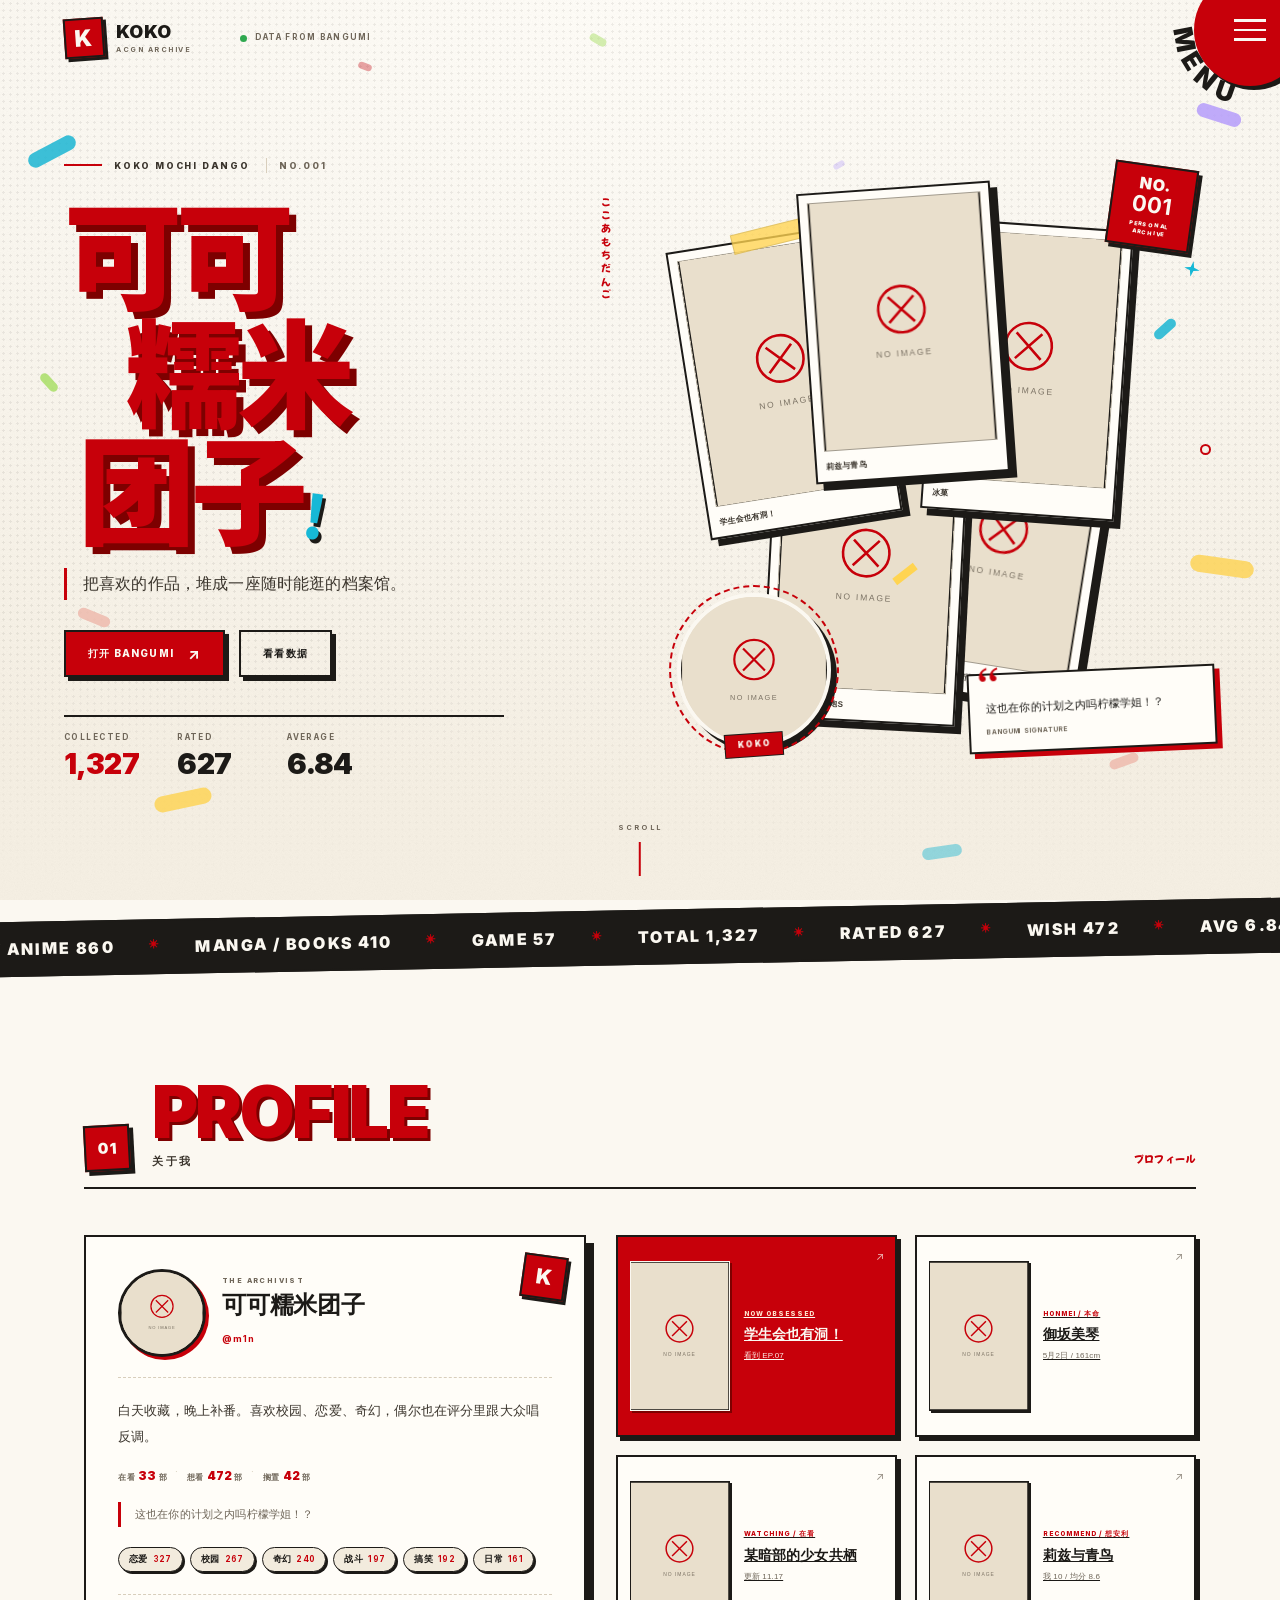
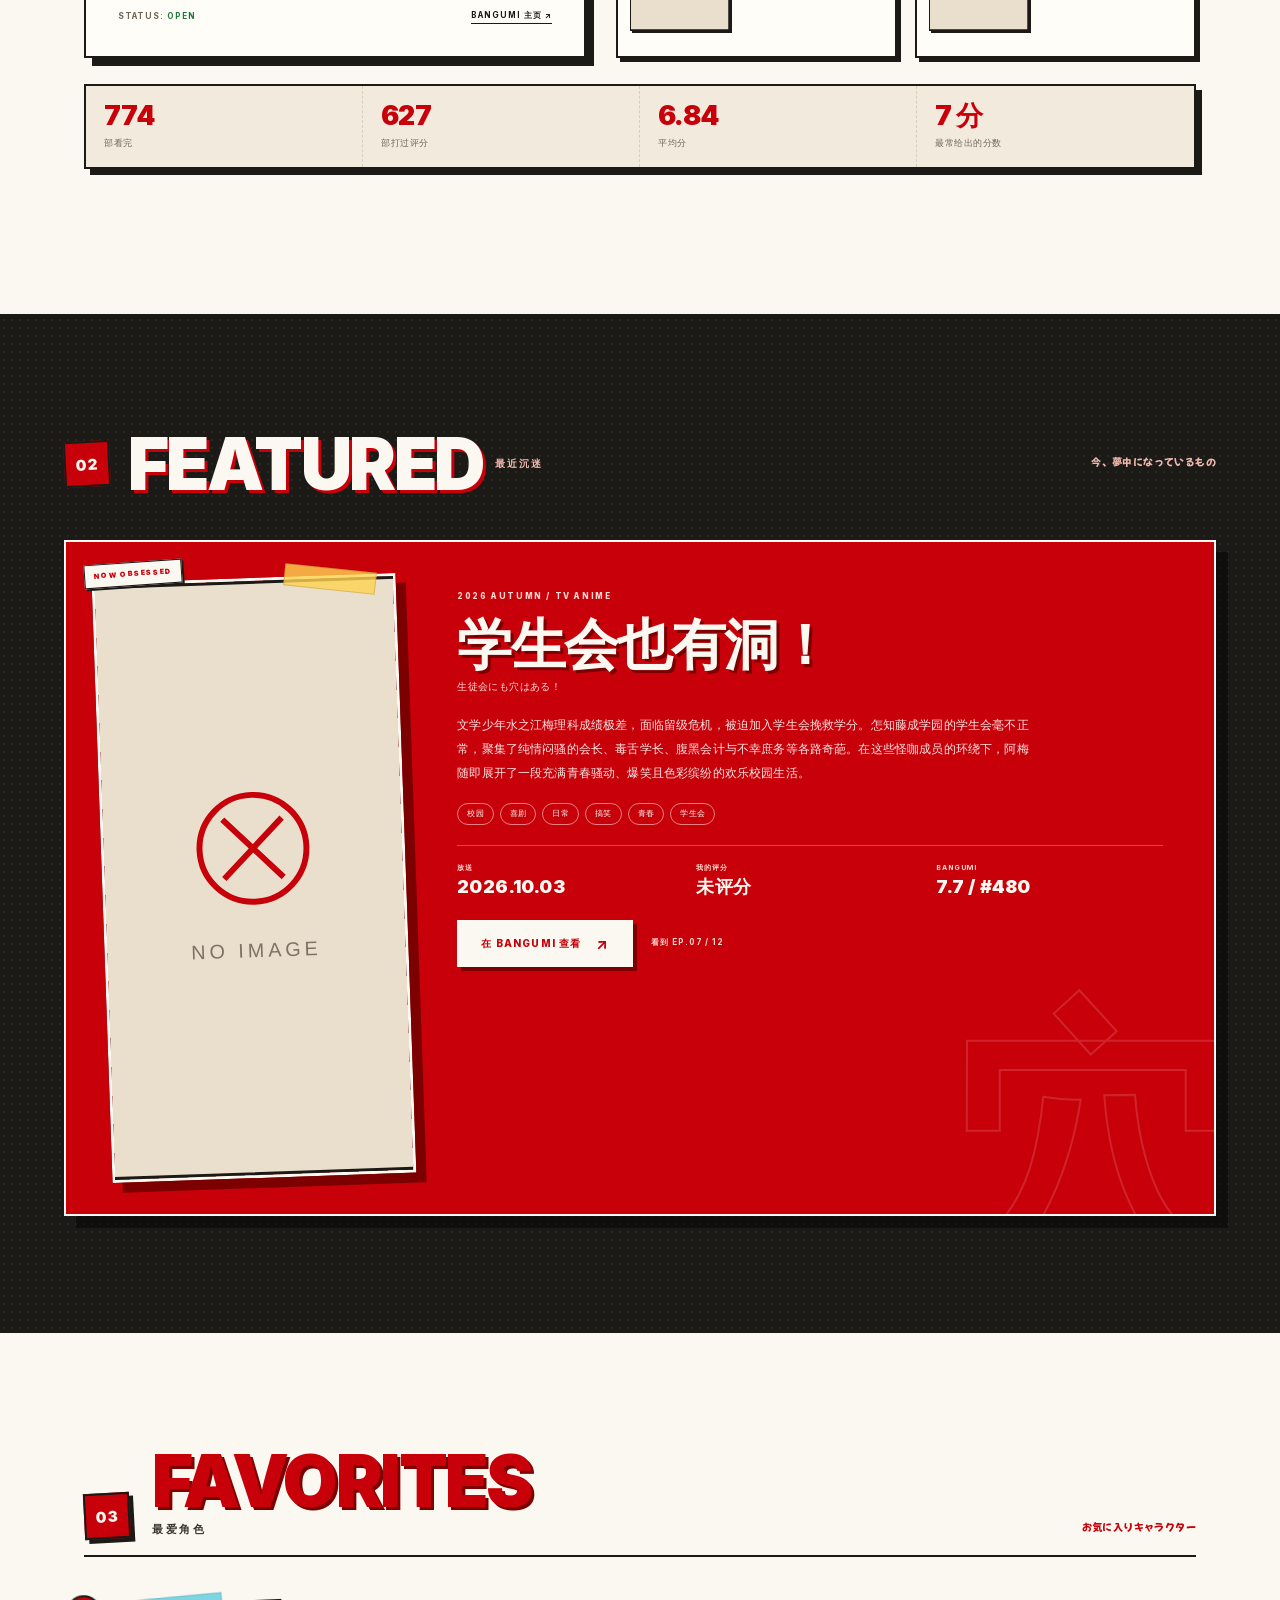
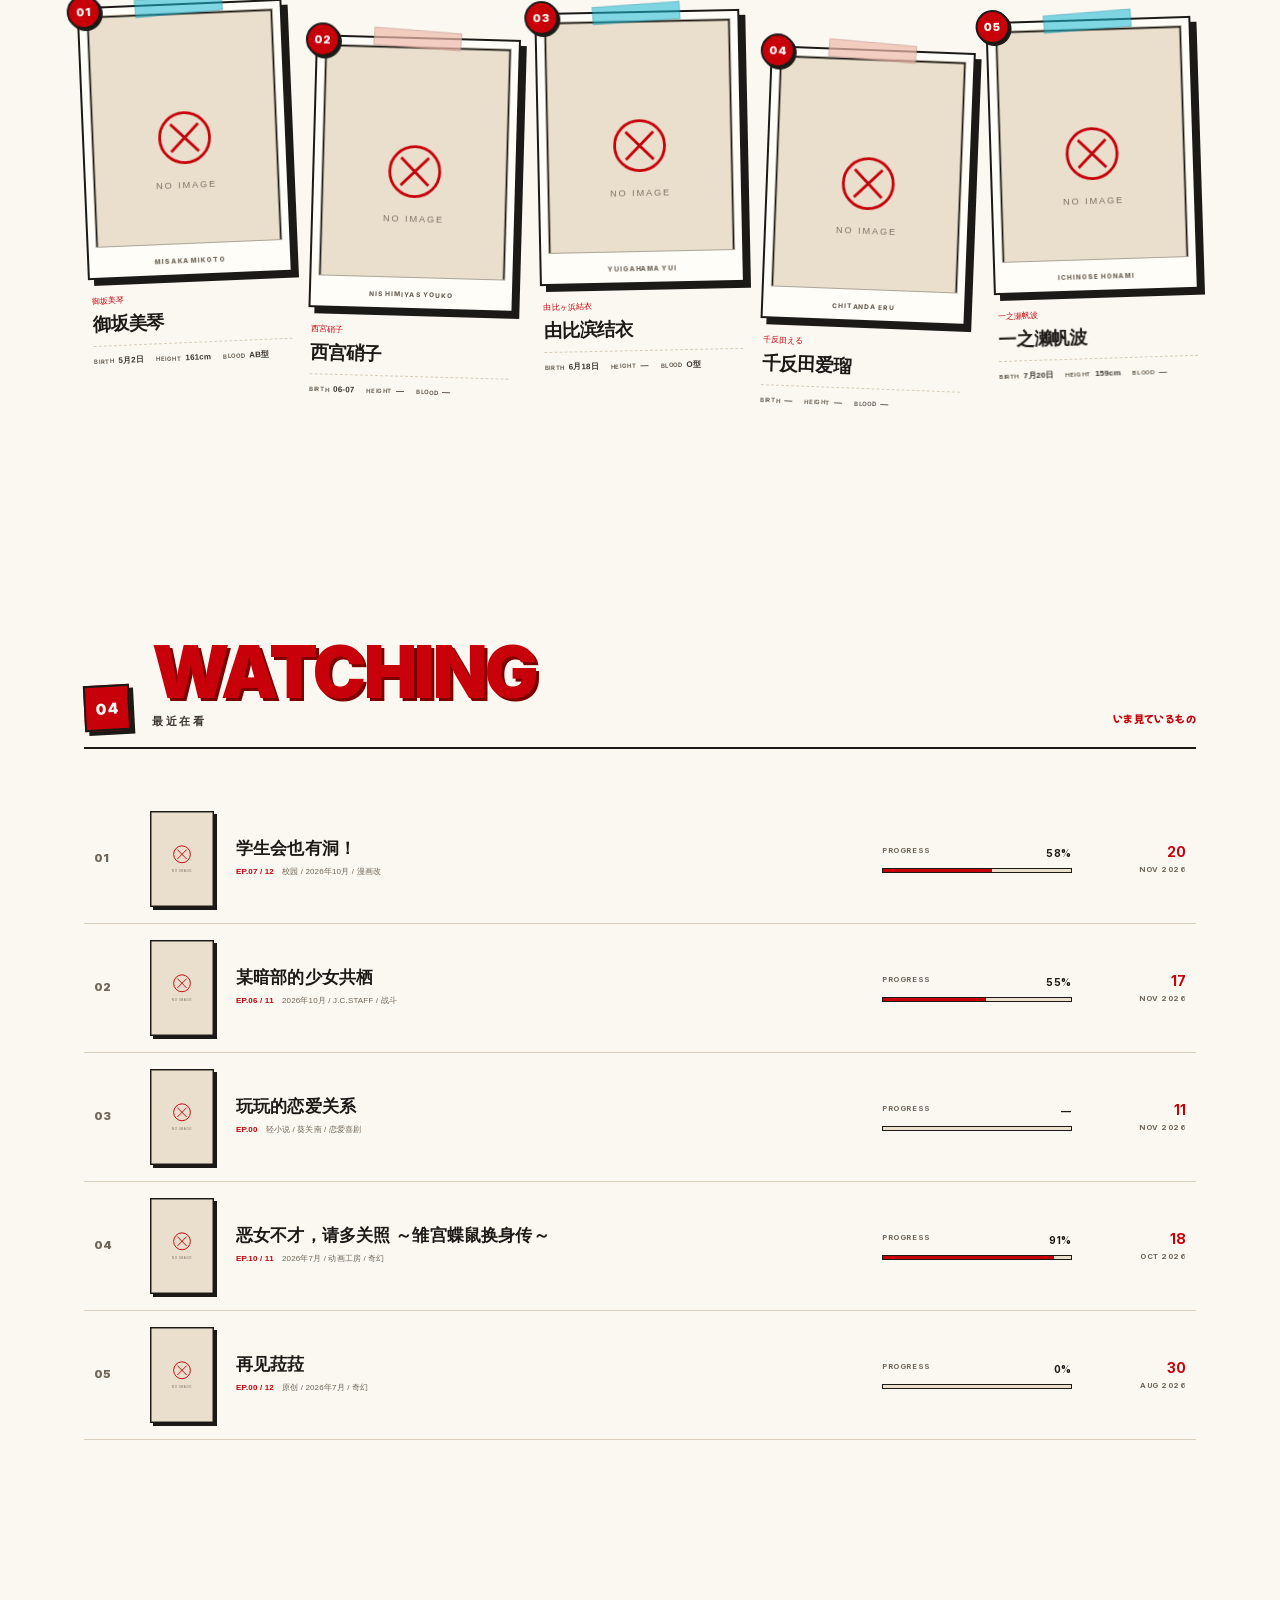
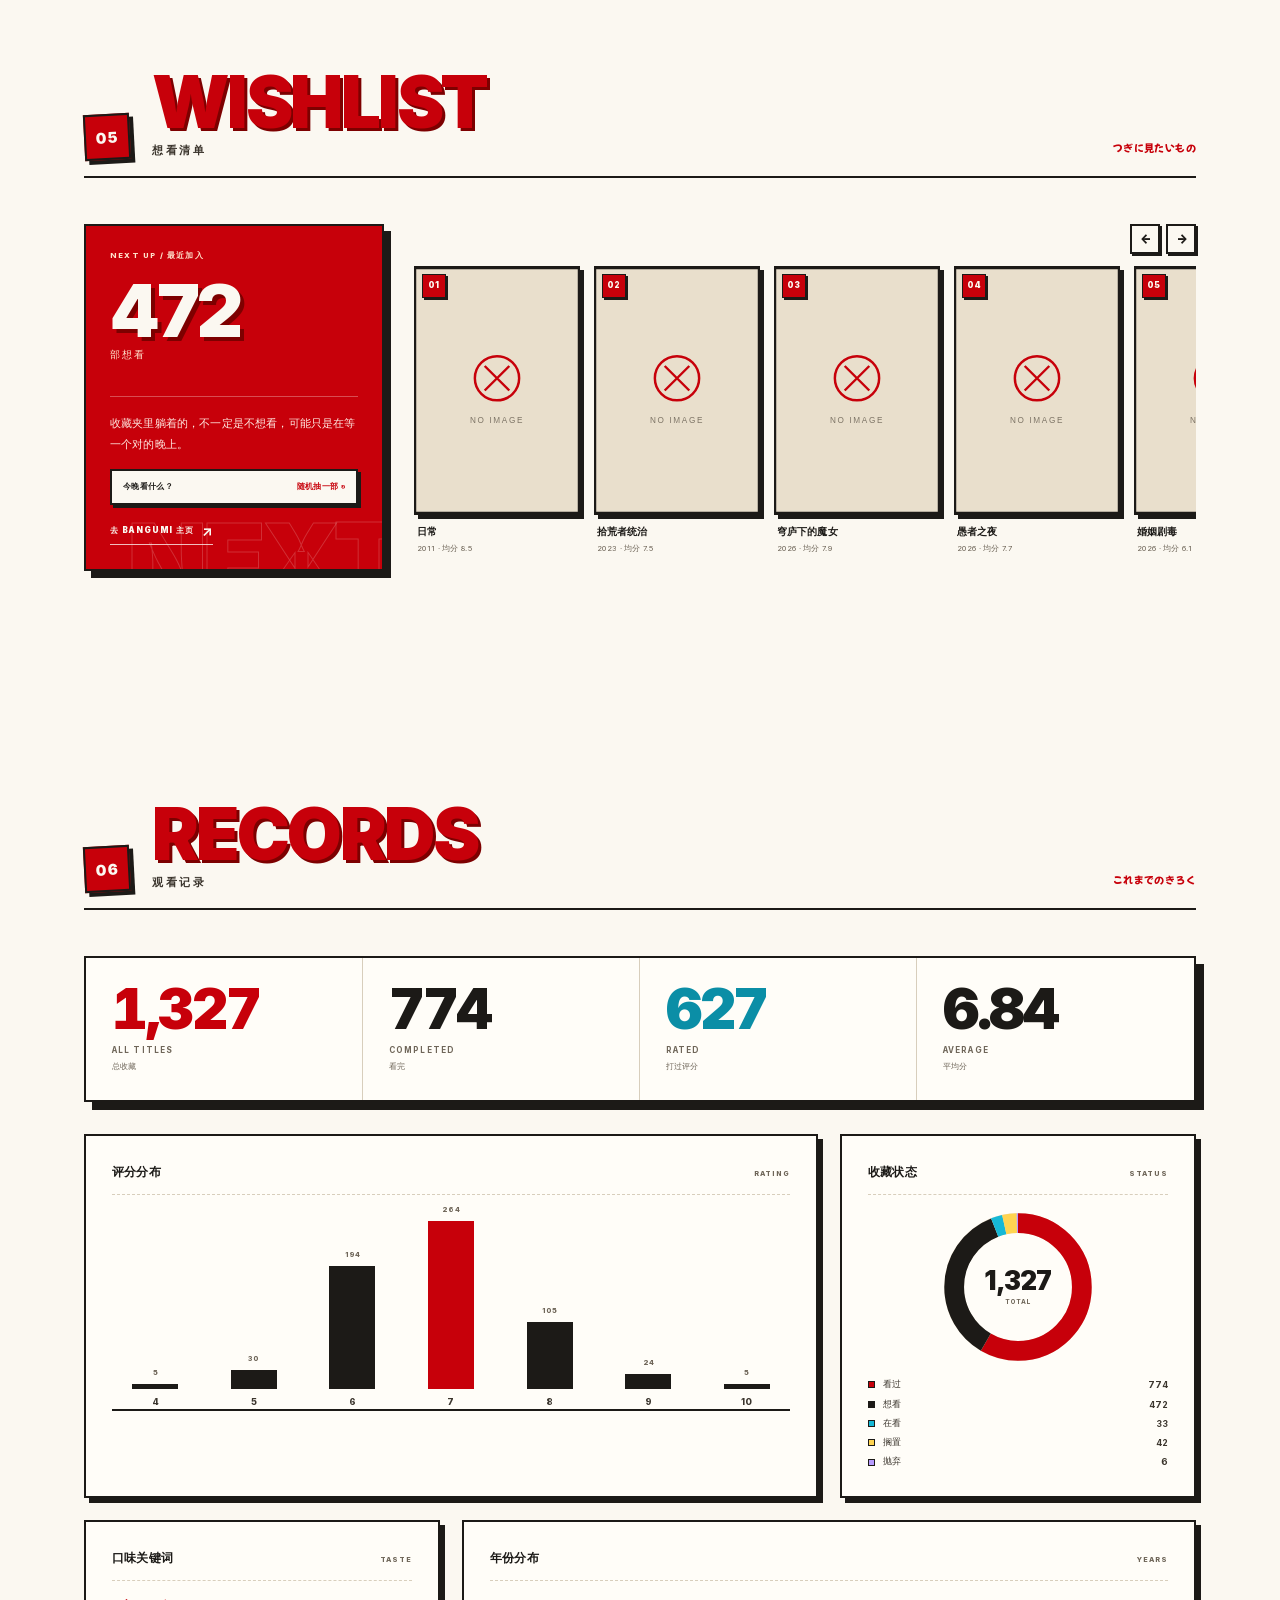
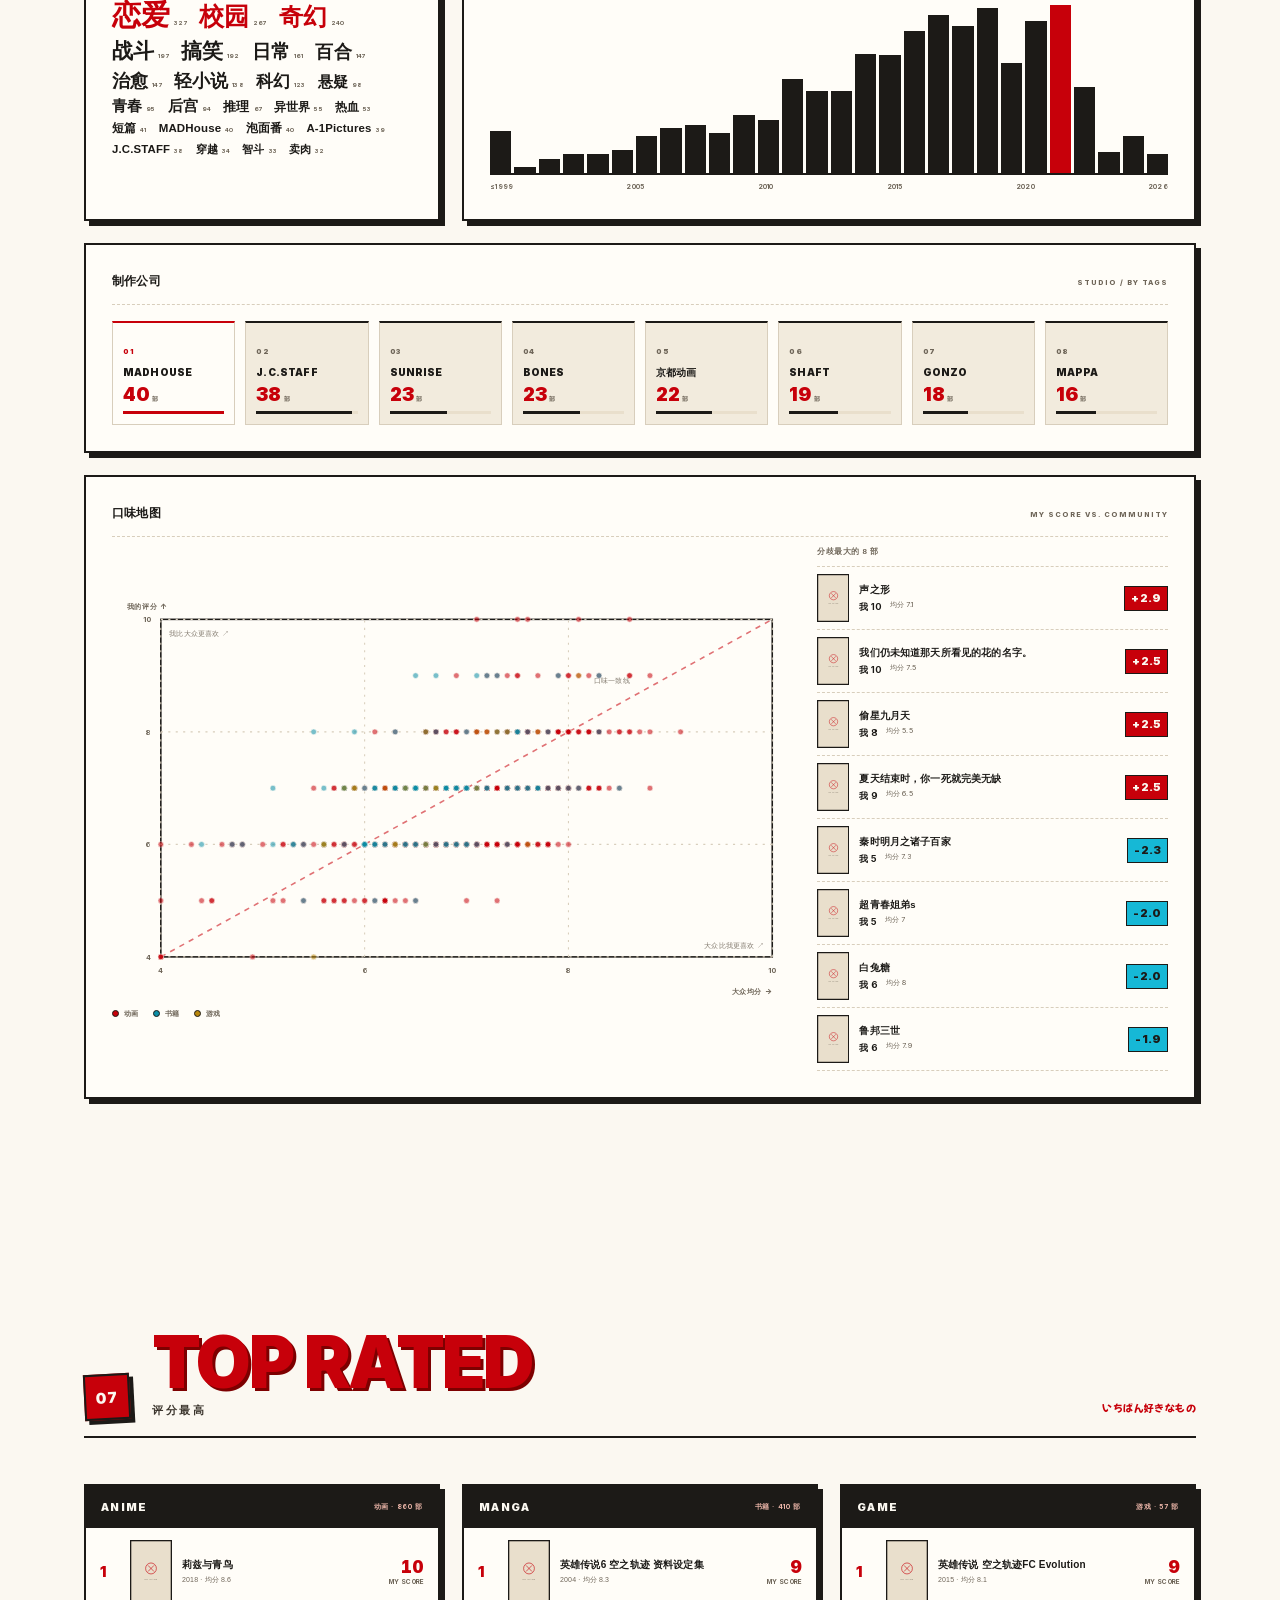
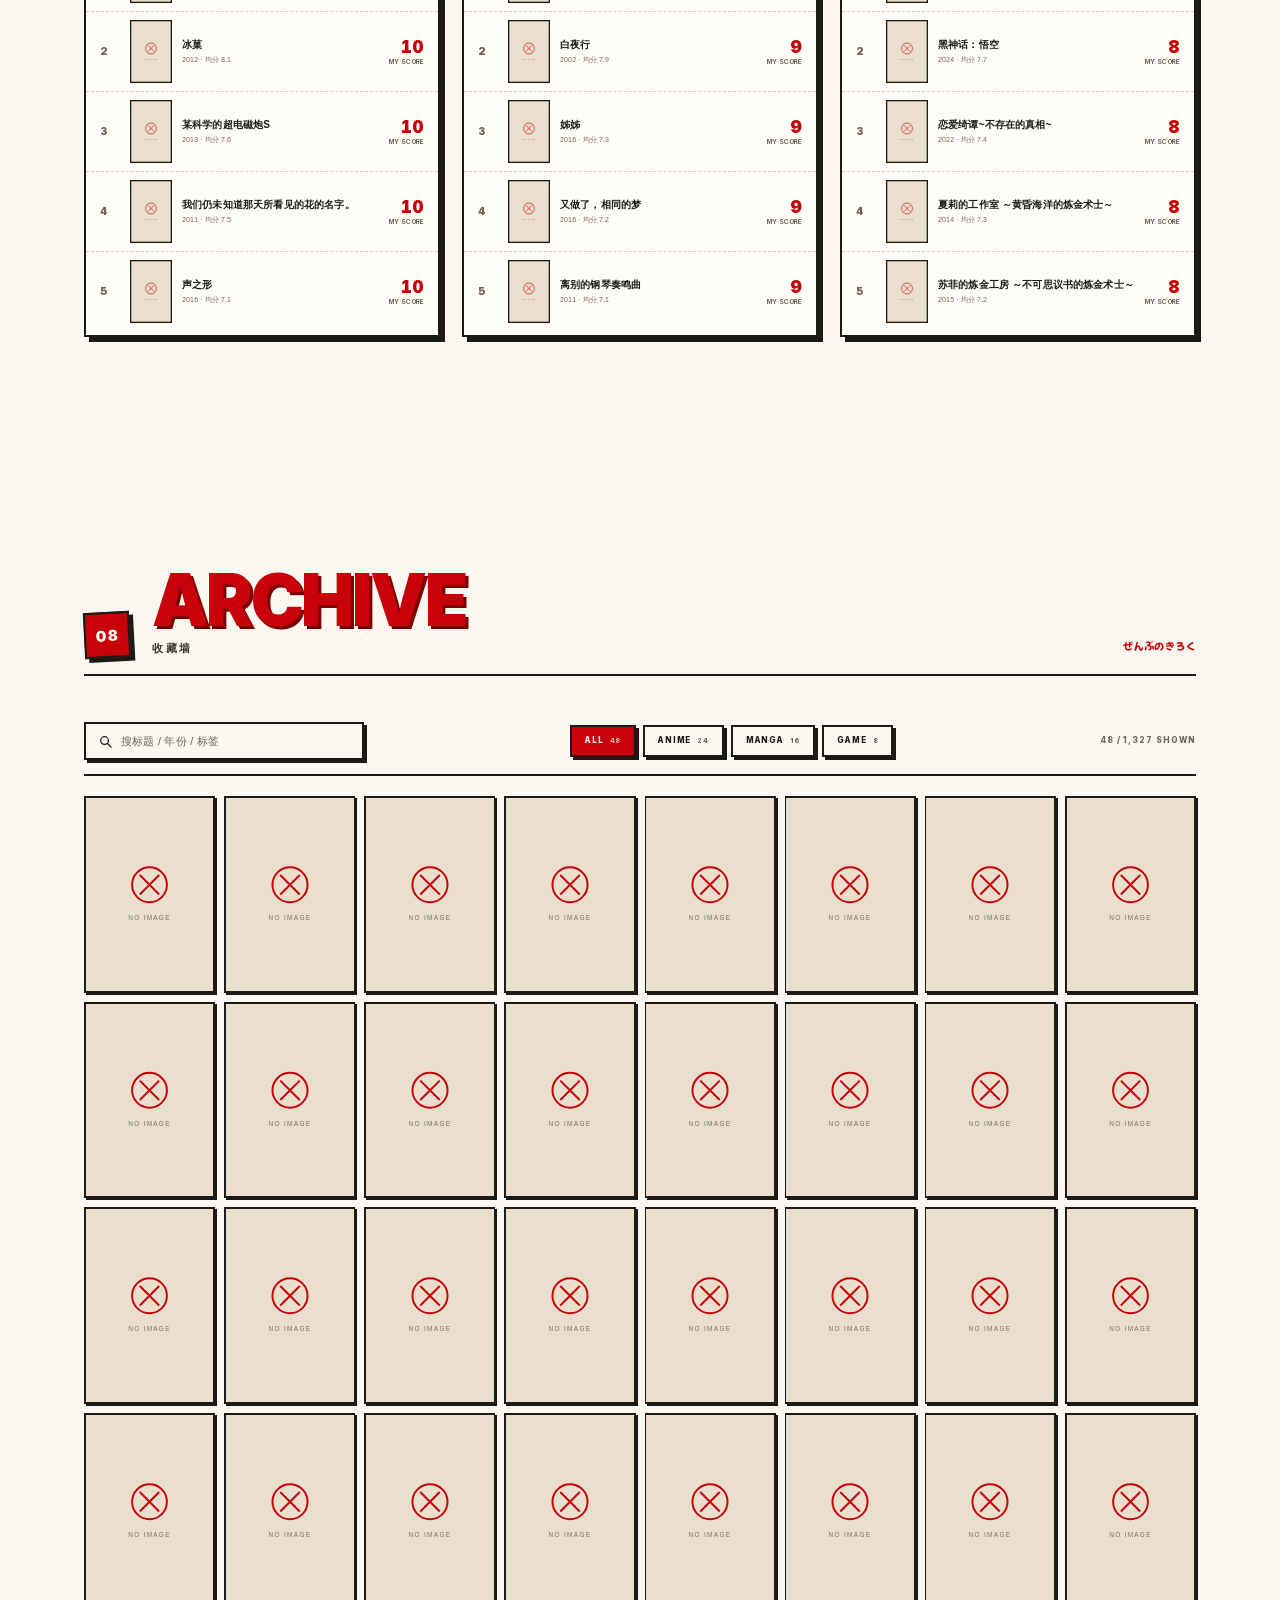
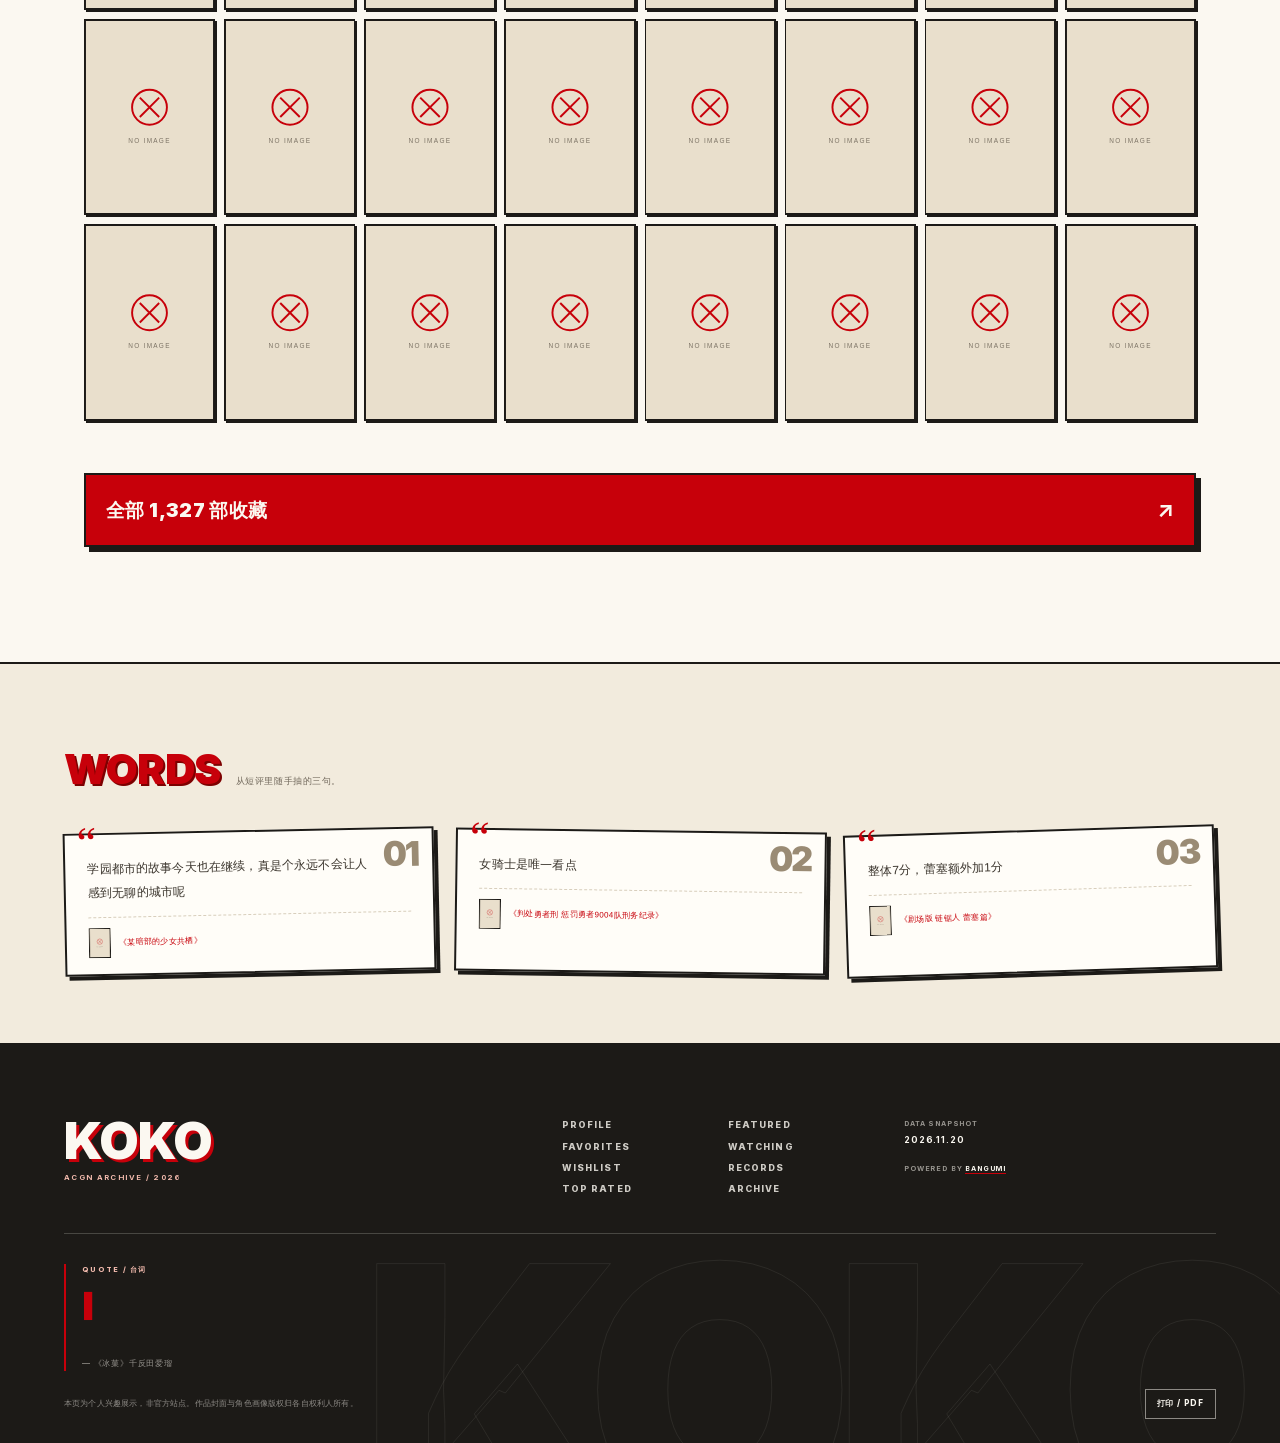
==== commit 898eb633: "copy: align menu Japanese labels with sections" ====
--- a/index.html
+++ b/index.html
@@ -75,13 +75,13 @@
 
       <nav class="menu-list" aria-label="全站导航">
         <a class="menu-link" href="#profile"><span class="menu-no">01</span><span class="menu-en">PROFILE</span><span class="menu-jp" lang="ja">プロフィール</span></a>
-        <a class="menu-link" href="#feature"><span class="menu-no">02</span><span class="menu-en">FEATURED</span><span class="menu-jp" lang="ja">注目</span></a>
-        <a class="menu-link" href="#favorites"><span class="menu-no">03</span><span class="menu-en">FAVORITES</span><span class="menu-jp" lang="ja">お気に入り</span></a>
-        <a class="menu-link" href="#watching"><span class="menu-no">04</span><span class="menu-en">WATCHING</span><span class="menu-jp" lang="ja">視聴中</span></a>
-        <a class="menu-link" href="#wishlist"><span class="menu-no">05</span><span class="menu-en">WISHLIST</span><span class="menu-jp" lang="ja">観たいもの</span></a>
-        <a class="menu-link" href="#records"><span class="menu-no">06</span><span class="menu-en">RECORDS</span><span class="menu-jp" lang="ja">記録</span></a>
-        <a class="menu-link" href="#top-rated"><span class="menu-no">07</span><span class="menu-en">TOP RATED</span><span class="menu-jp" lang="ja">高評価</span></a>
-        <a class="menu-link" href="#archive"><span class="menu-no">08</span><span class="menu-en">ARCHIVE</span><span class="menu-jp" lang="ja">アーカイブ</span></a>
+        <a class="menu-link" href="#feature"><span class="menu-no">02</span><span class="menu-en">FEATURED</span><span class="menu-jp" lang="ja">今、夢中になっているもの</span></a>
+        <a class="menu-link" href="#favorites"><span class="menu-no">03</span><span class="menu-en">FAVORITES</span><span class="menu-jp" lang="ja">お気に入りキャラクター</span></a>
+        <a class="menu-link" href="#watching"><span class="menu-no">04</span><span class="menu-en">WATCHING</span><span class="menu-jp" lang="ja">いま見ているもの</span></a>
+        <a class="menu-link" href="#wishlist"><span class="menu-no">05</span><span class="menu-en">WISHLIST</span><span class="menu-jp" lang="ja">つぎに見たいもの</span></a>
+        <a class="menu-link" href="#records"><span class="menu-no">06</span><span class="menu-en">RECORDS</span><span class="menu-jp" lang="ja">これまでのきろく</span></a>
+        <a class="menu-link" href="#top-rated"><span class="menu-no">07</span><span class="menu-en">TOP RATED</span><span class="menu-jp" lang="ja">いちばん好きなもの</span></a>
+        <a class="menu-link" href="#archive"><span class="menu-no">08</span><span class="menu-en">ARCHIVE</span><span class="menu-jp" lang="ja">ぜんぶのきろく</span></a>
       </nav>
     </div>
 
--- a/style.css
+++ b/style.css
@@ -3935,7 +3935,7 @@
   width: 190px;
   height: 190px;
 }
-.stamp-arc text { font-size: 26px; letter-spacing: 3px; }
+.stamp-arc text { font-size: 26px; letter-spacing: 7px; }
 
 .menu-title span.l3 { position: relative; }
 .menu-title span.l3::after { content: none; }
@@ -3968,7 +3968,7 @@
   .stamp-bars { width: 26px; gap: 6px; }
   .stamp-bars i { height: 2px; }
   .stamp-arc { inset: -32px; width: 156px; height: 156px; }
-  .stamp-arc text { font-size: 20px; letter-spacing: 2.5px; }
+  .stamp-arc text { font-size: 20px; letter-spacing: 5.5px; }
   .menu-stamp[aria-expanded="true"] .stamp-bars i:nth-child(1) { transform: translateY(8px) rotate(45deg); }
   .menu-stamp[aria-expanded="true"] .stamp-bars i:nth-child(3) { transform: translateY(-8px) rotate(-45deg); }
   .menu-title { font-size: clamp(2.4rem, 7.6vw, 3.1rem); }
@@ -3979,7 +3979,7 @@
   .menu-stamp { top: -18px; right: -18px; width: 76px; height: 76px; }
   .stamp-bars { width: 22px; gap: 5px; }
   .stamp-arc { inset: -28px; width: 132px; height: 132px; }
-  .stamp-arc text { font-size: 16px; letter-spacing: 2px; }
+  .stamp-arc text { font-size: 16px; letter-spacing: 4px; }
   .menu-stamp[aria-expanded="true"] .stamp-bars i:nth-child(1) { transform: translateY(7px) rotate(45deg); }
   .menu-stamp[aria-expanded="true"] .stamp-bars i:nth-child(3) { transform: translateY(-7px) rotate(-45deg); }
   .menu-title { font-size: 2.1rem; }
